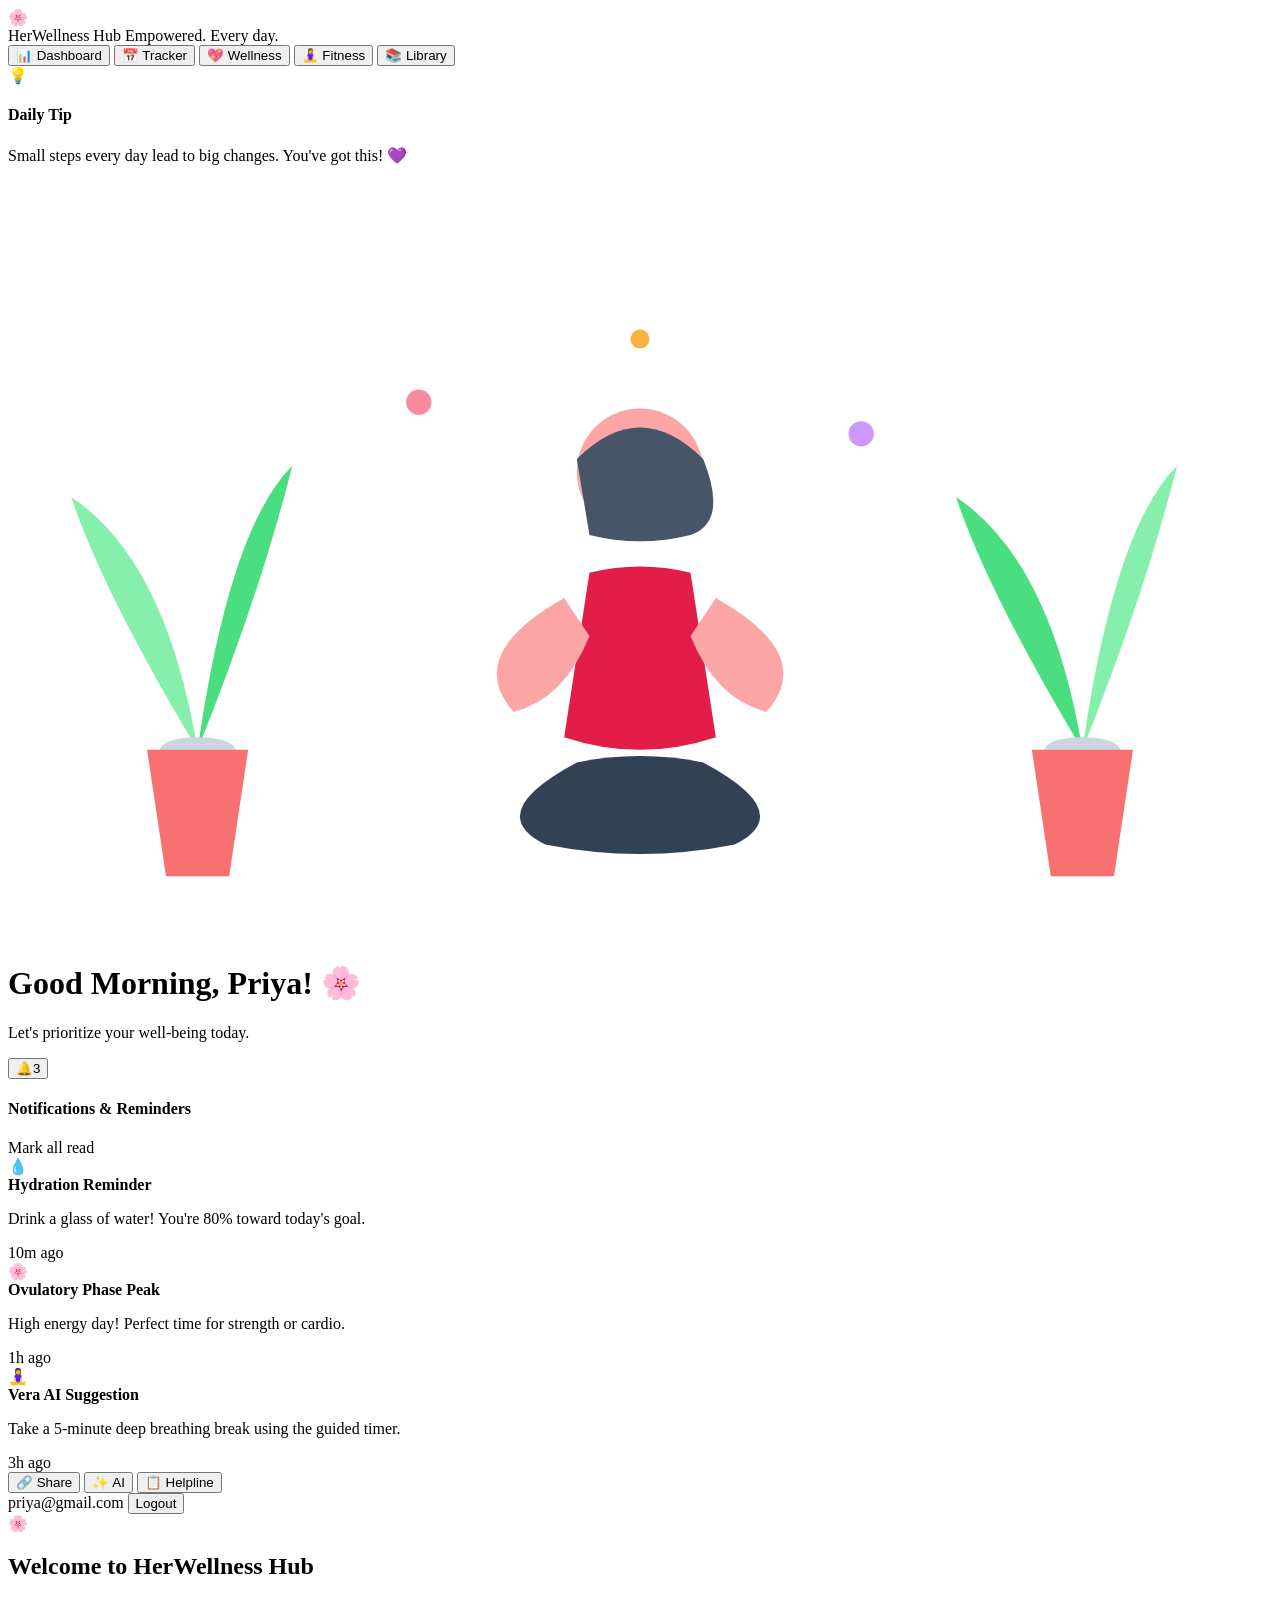
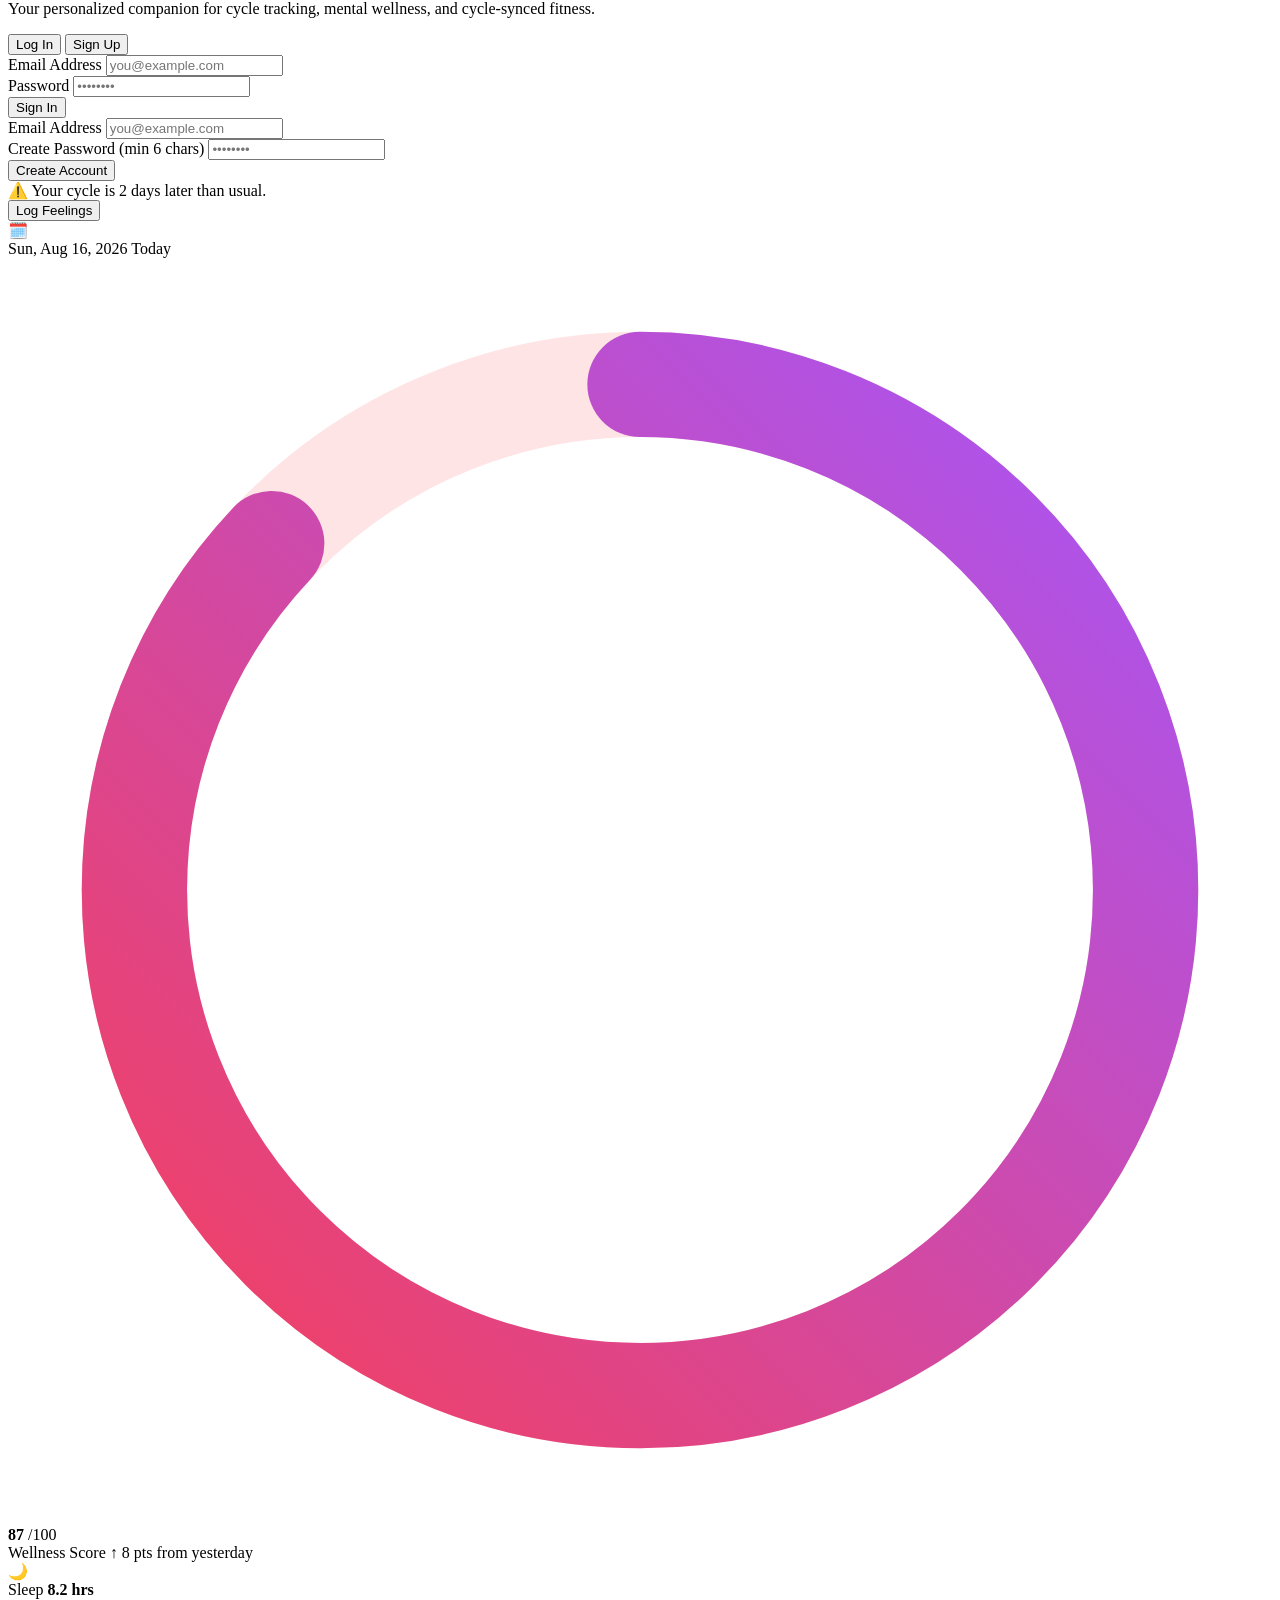
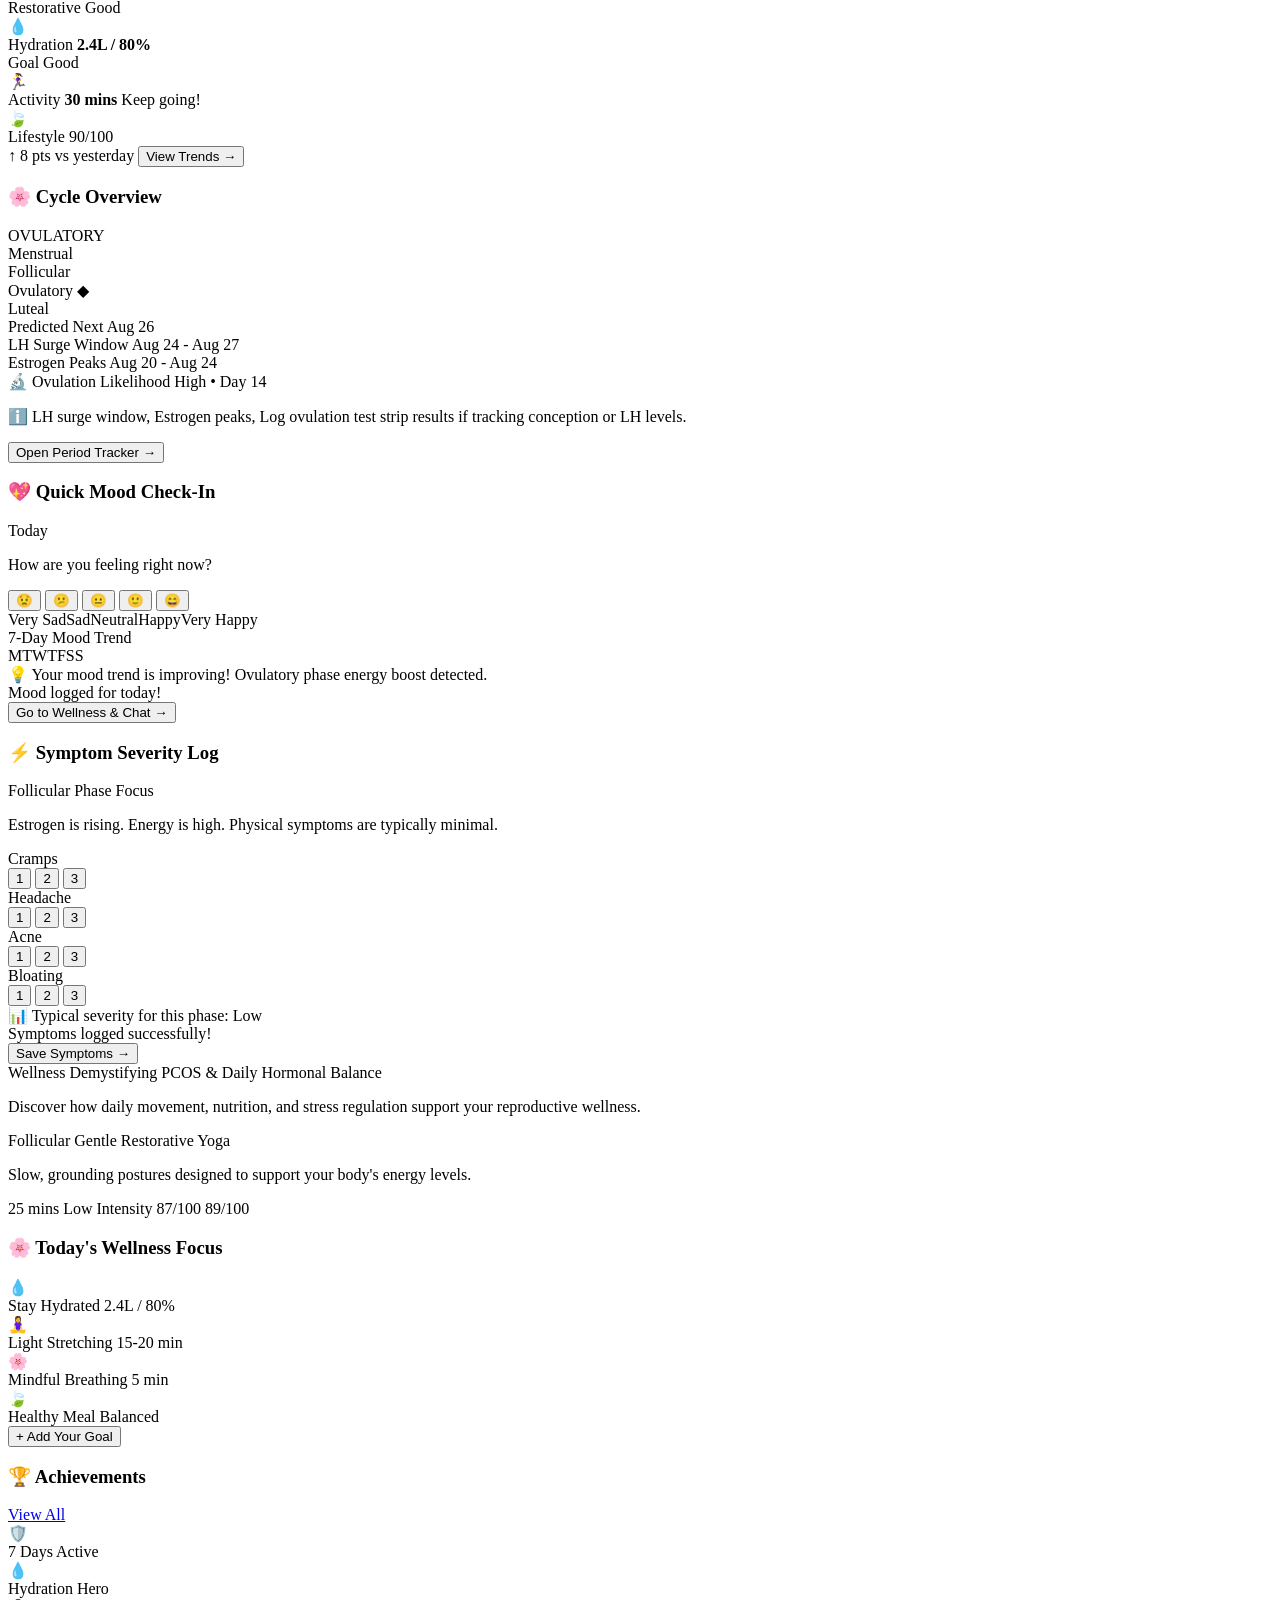
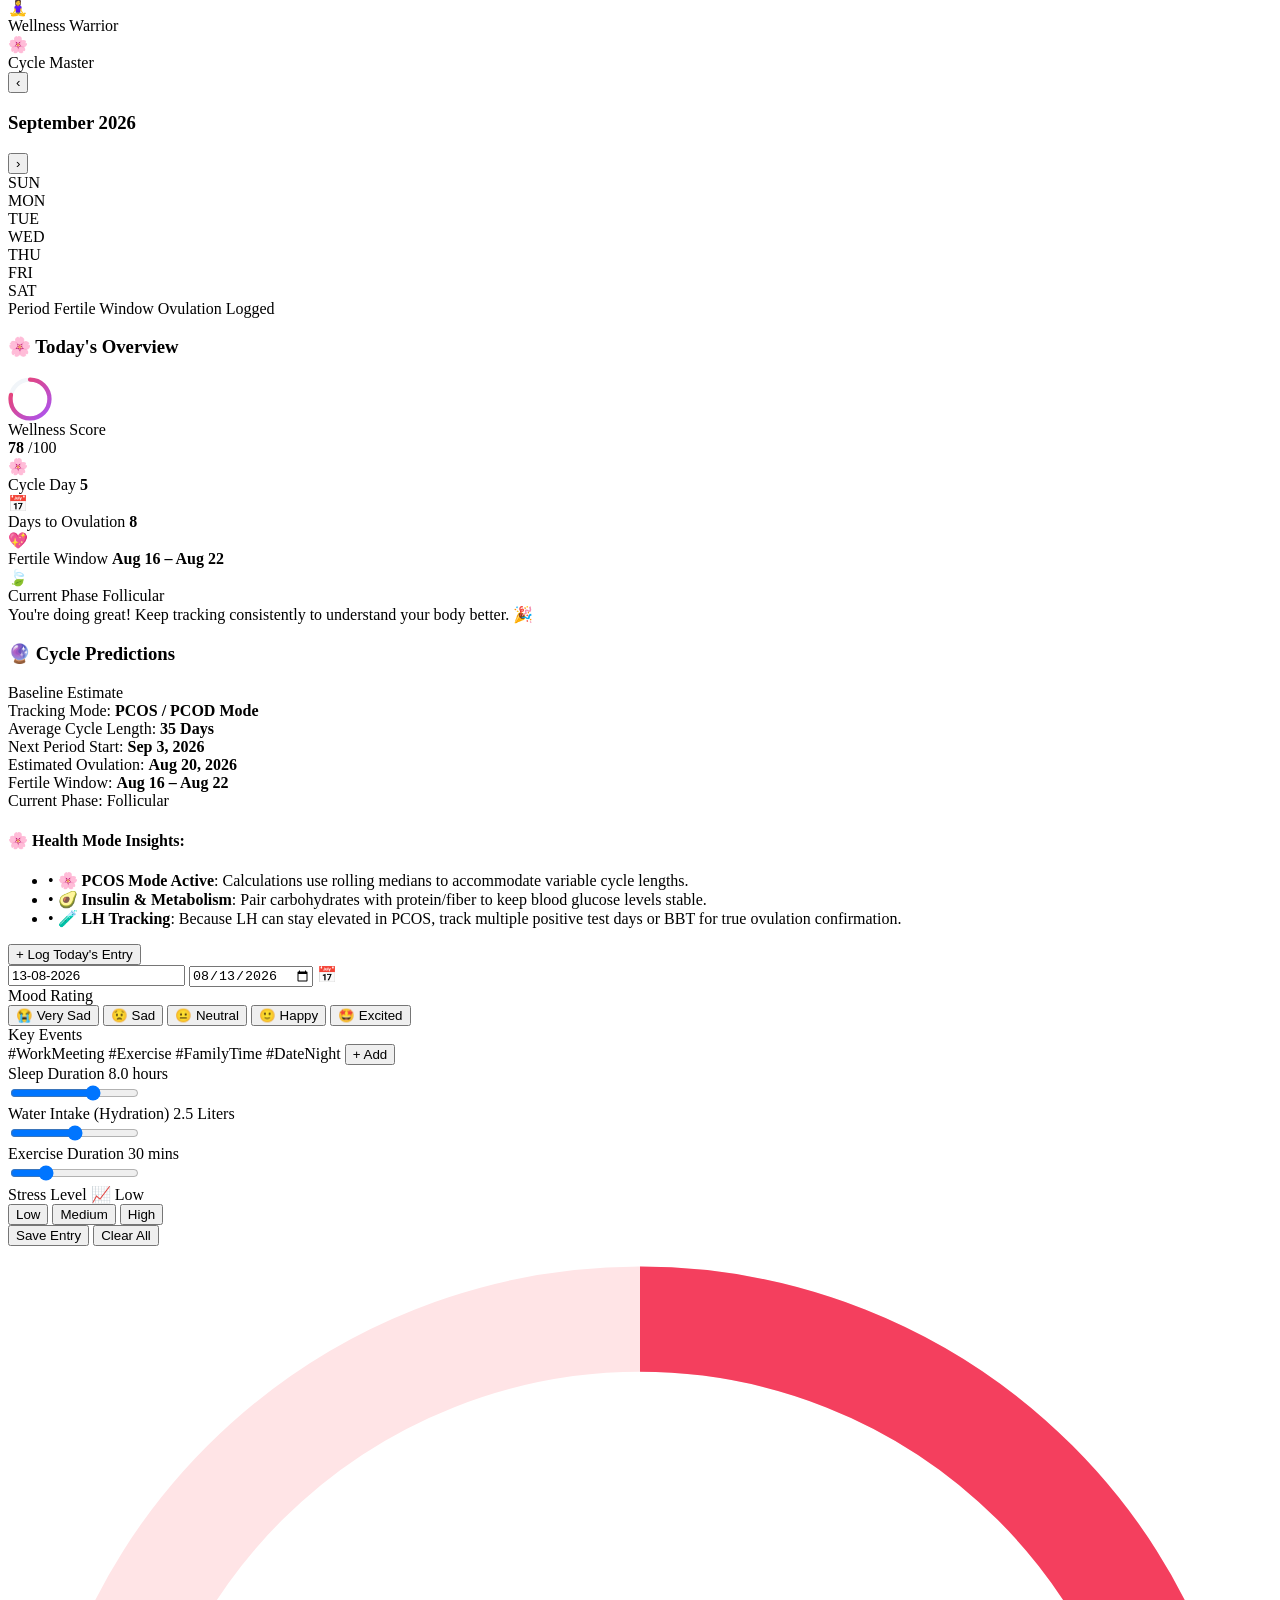
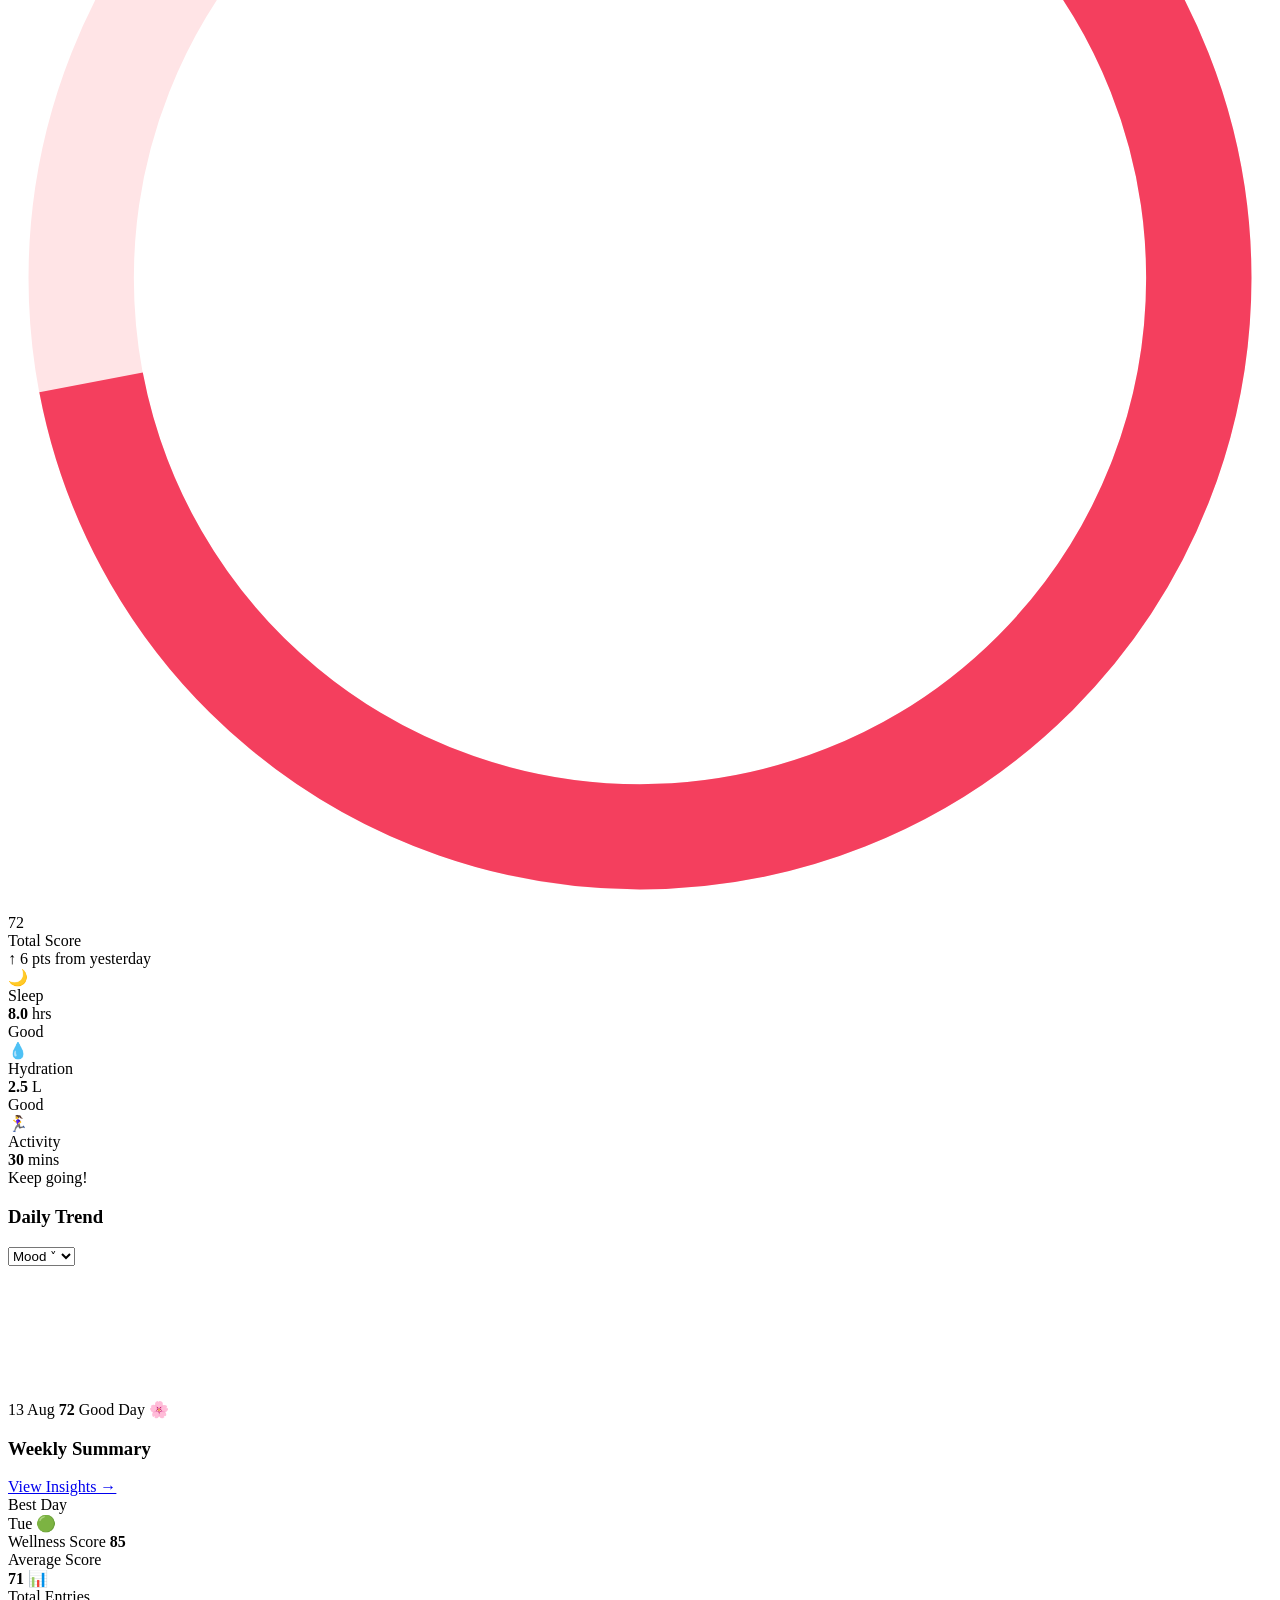
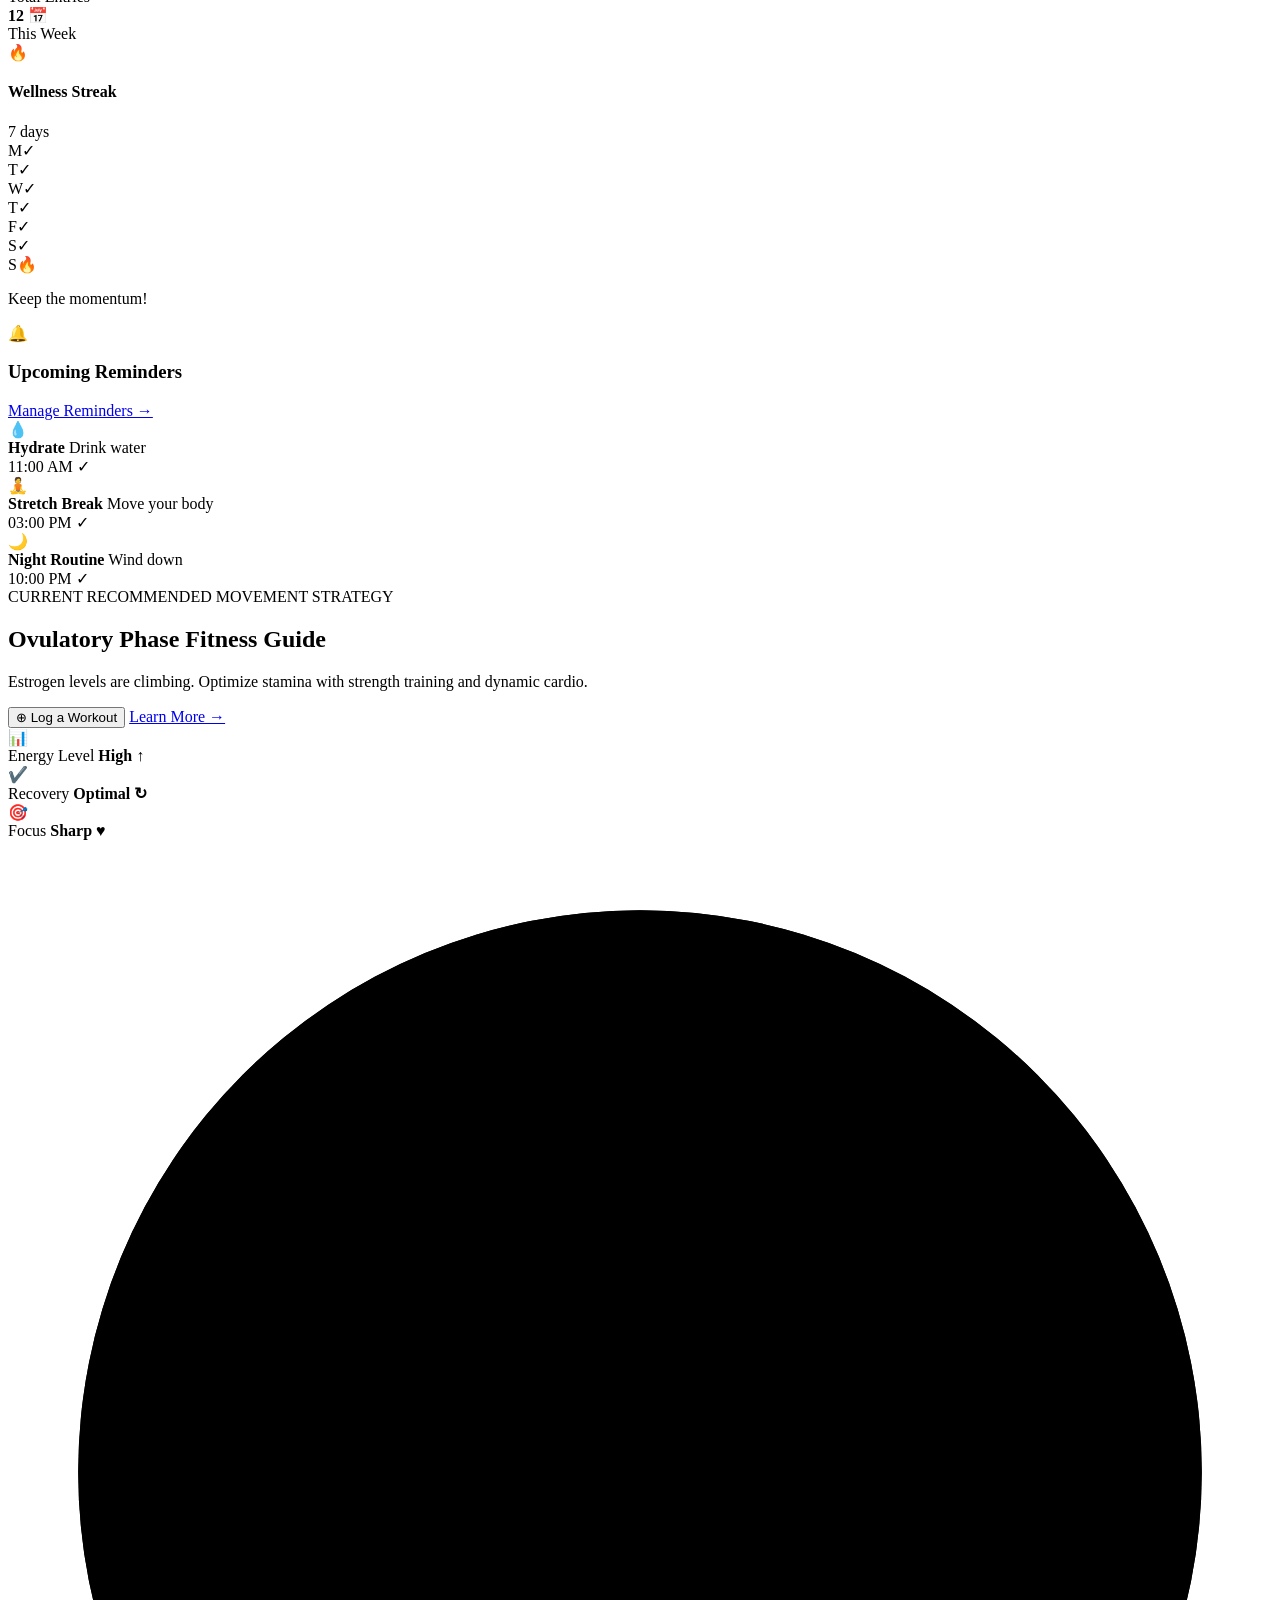
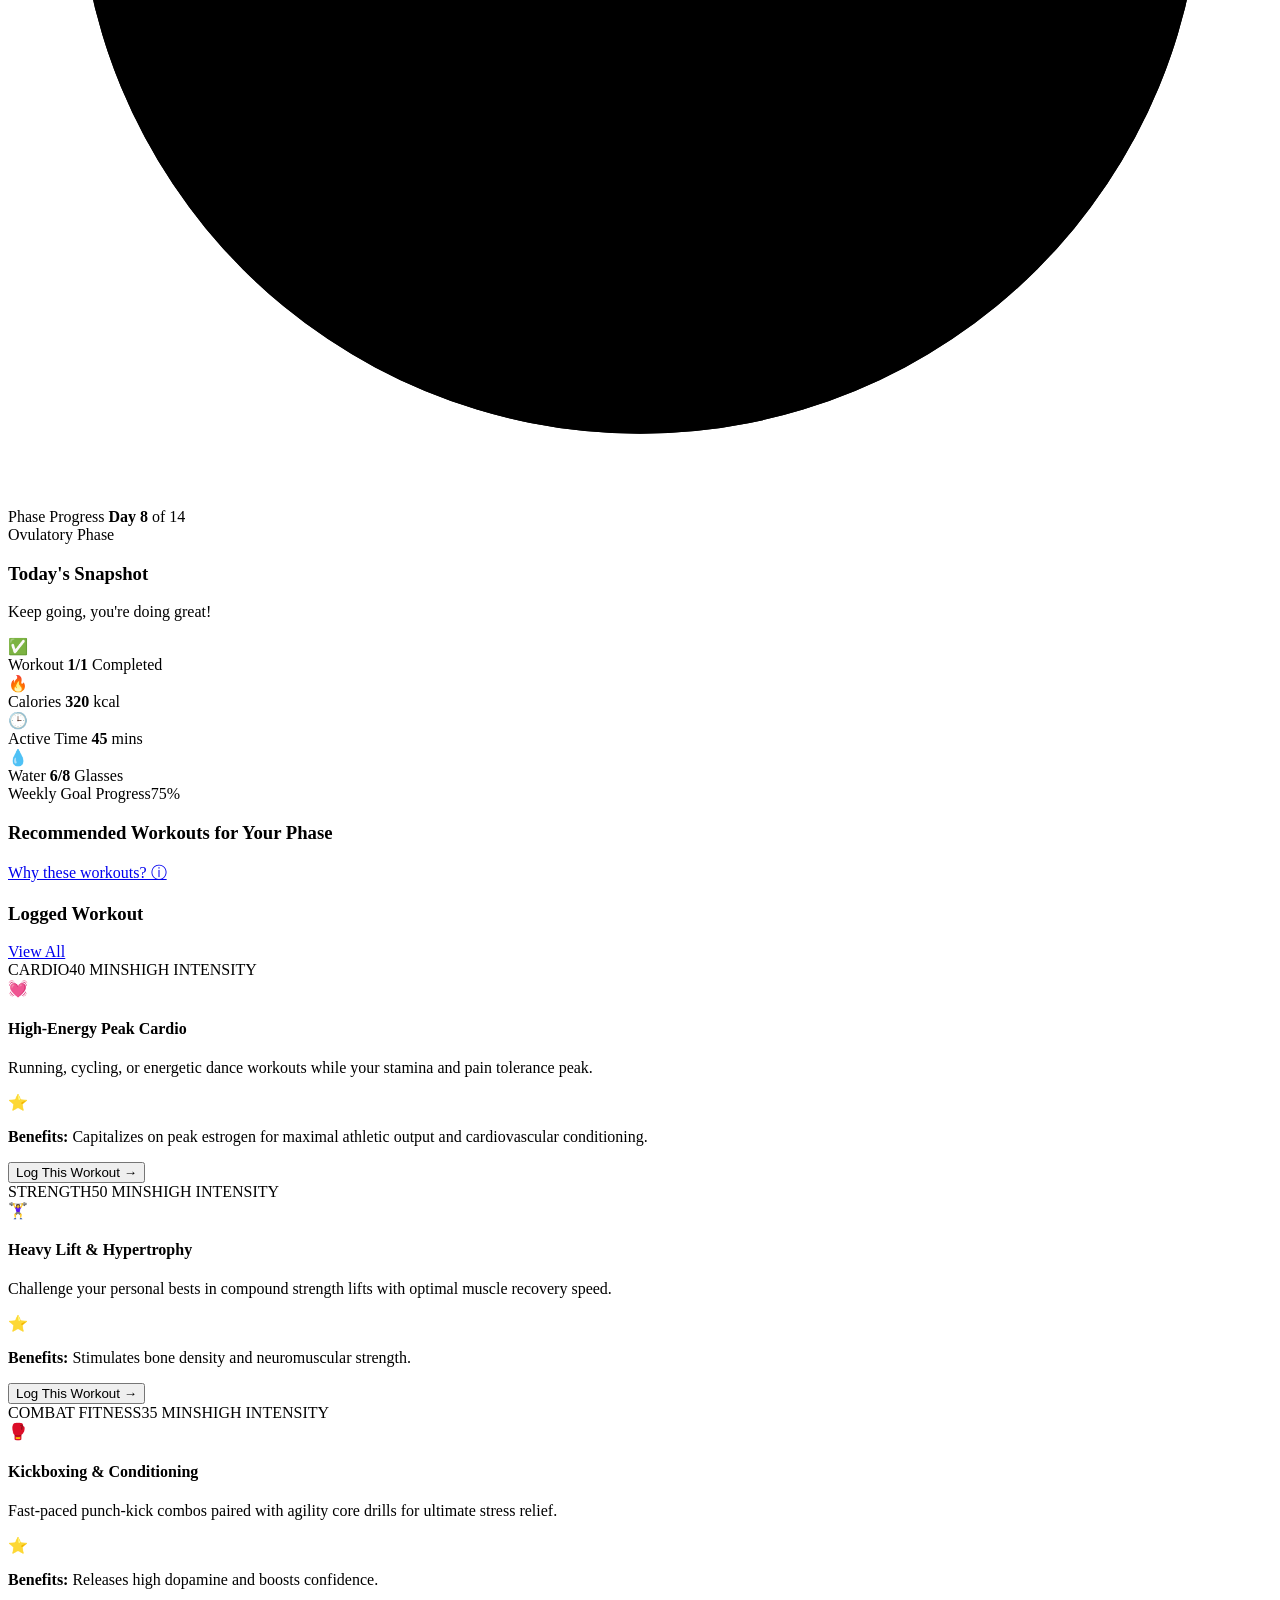
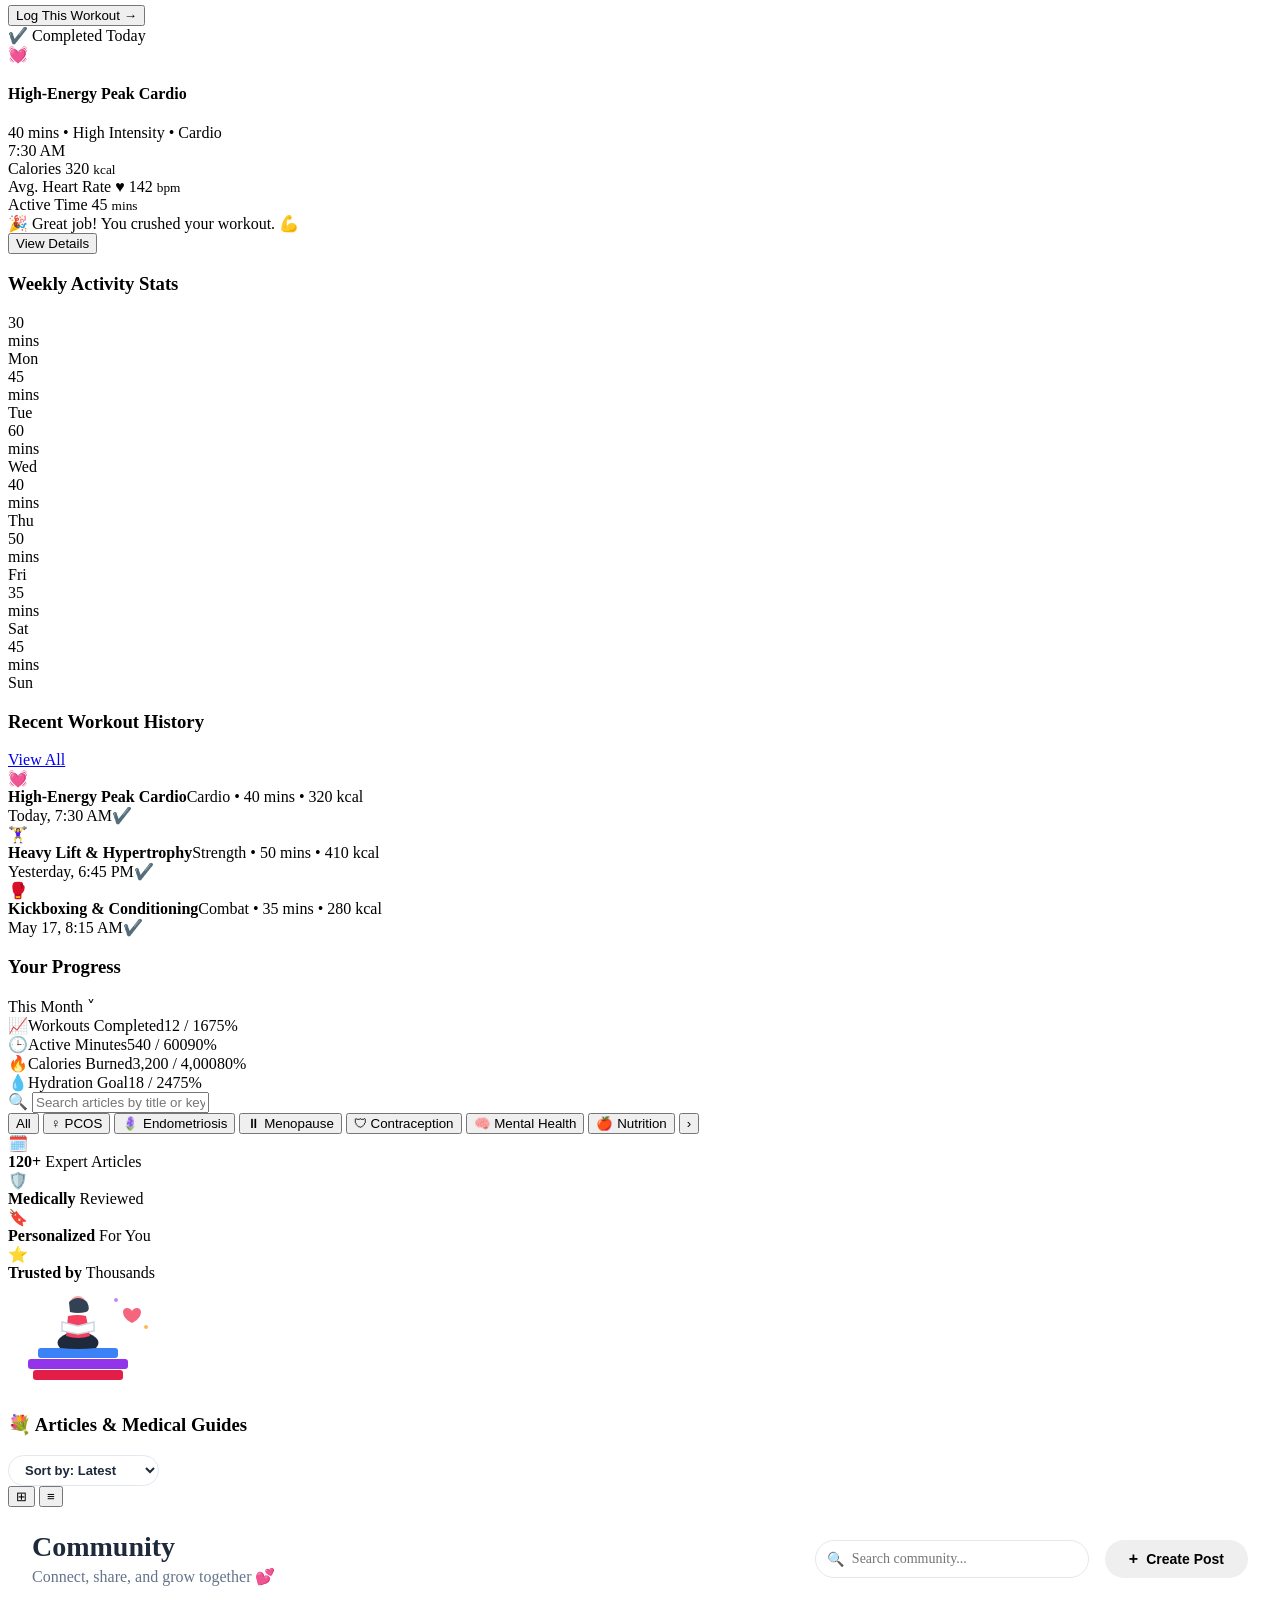
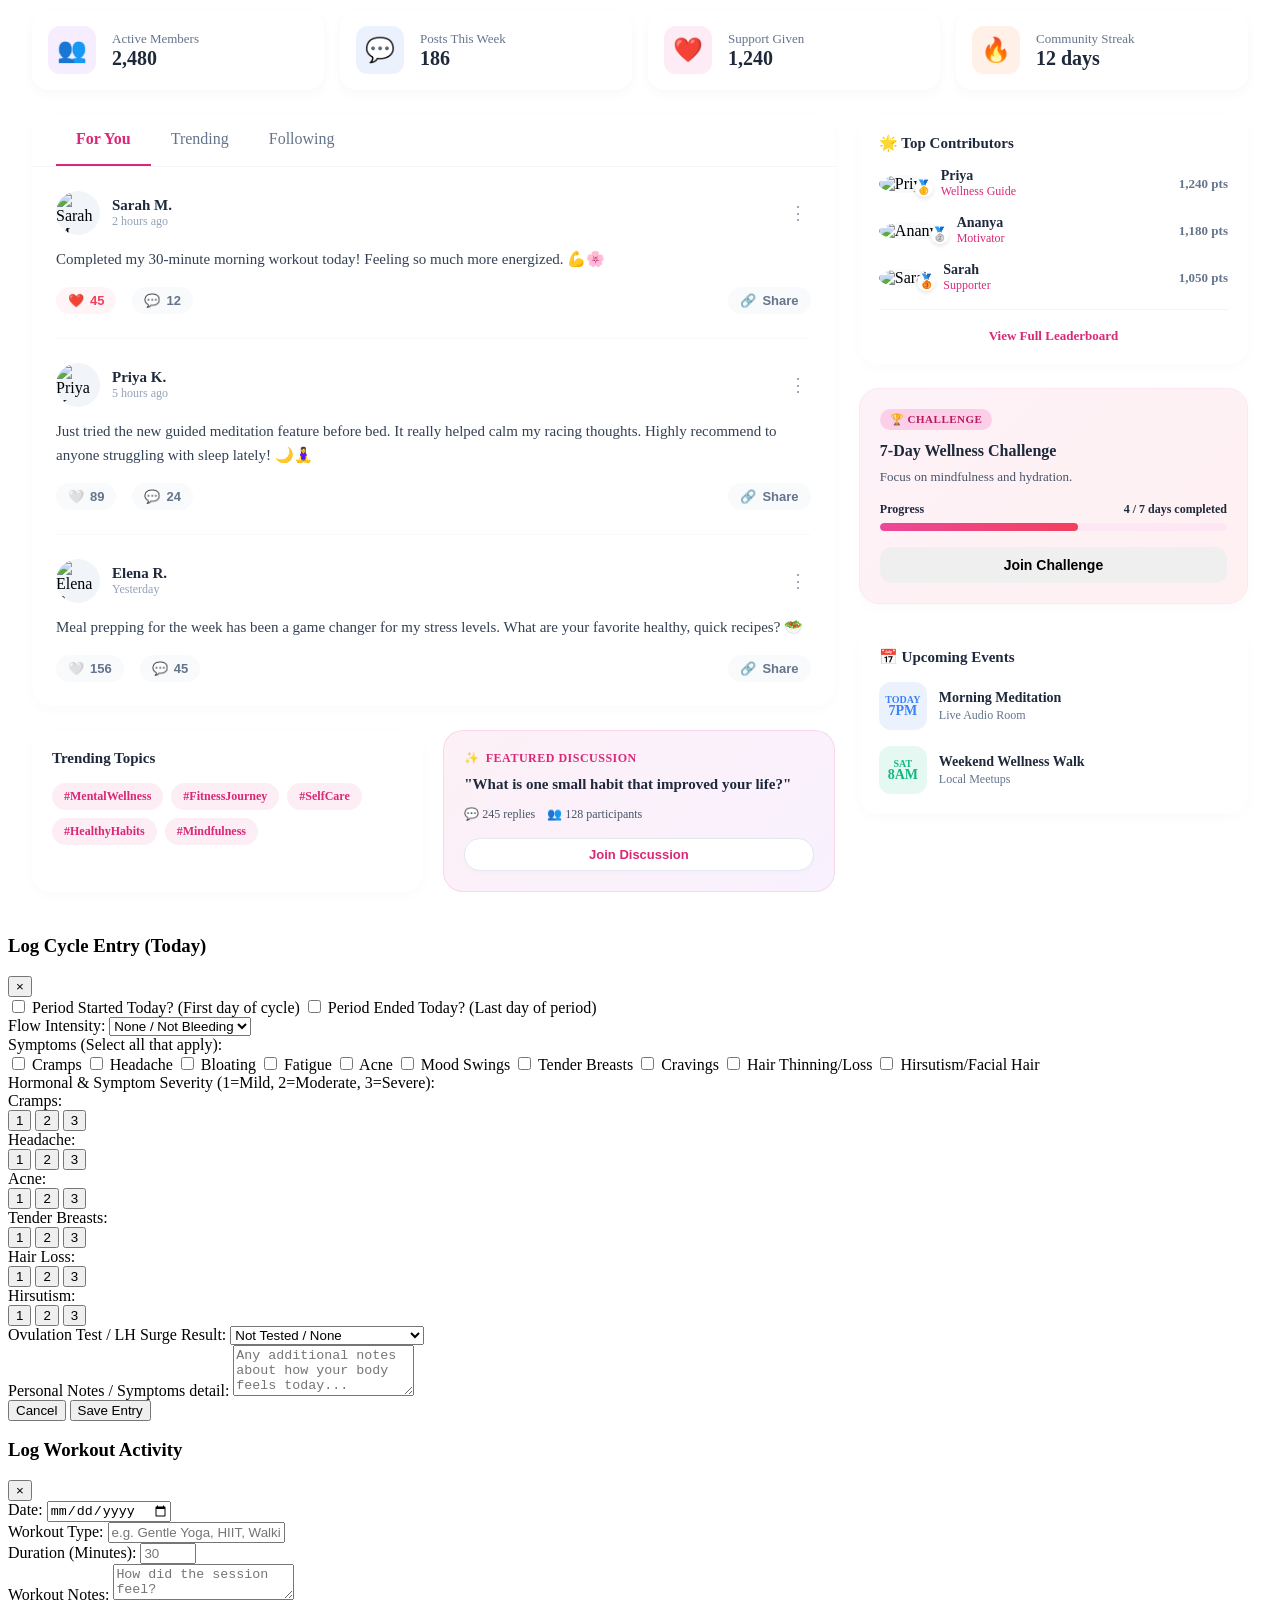
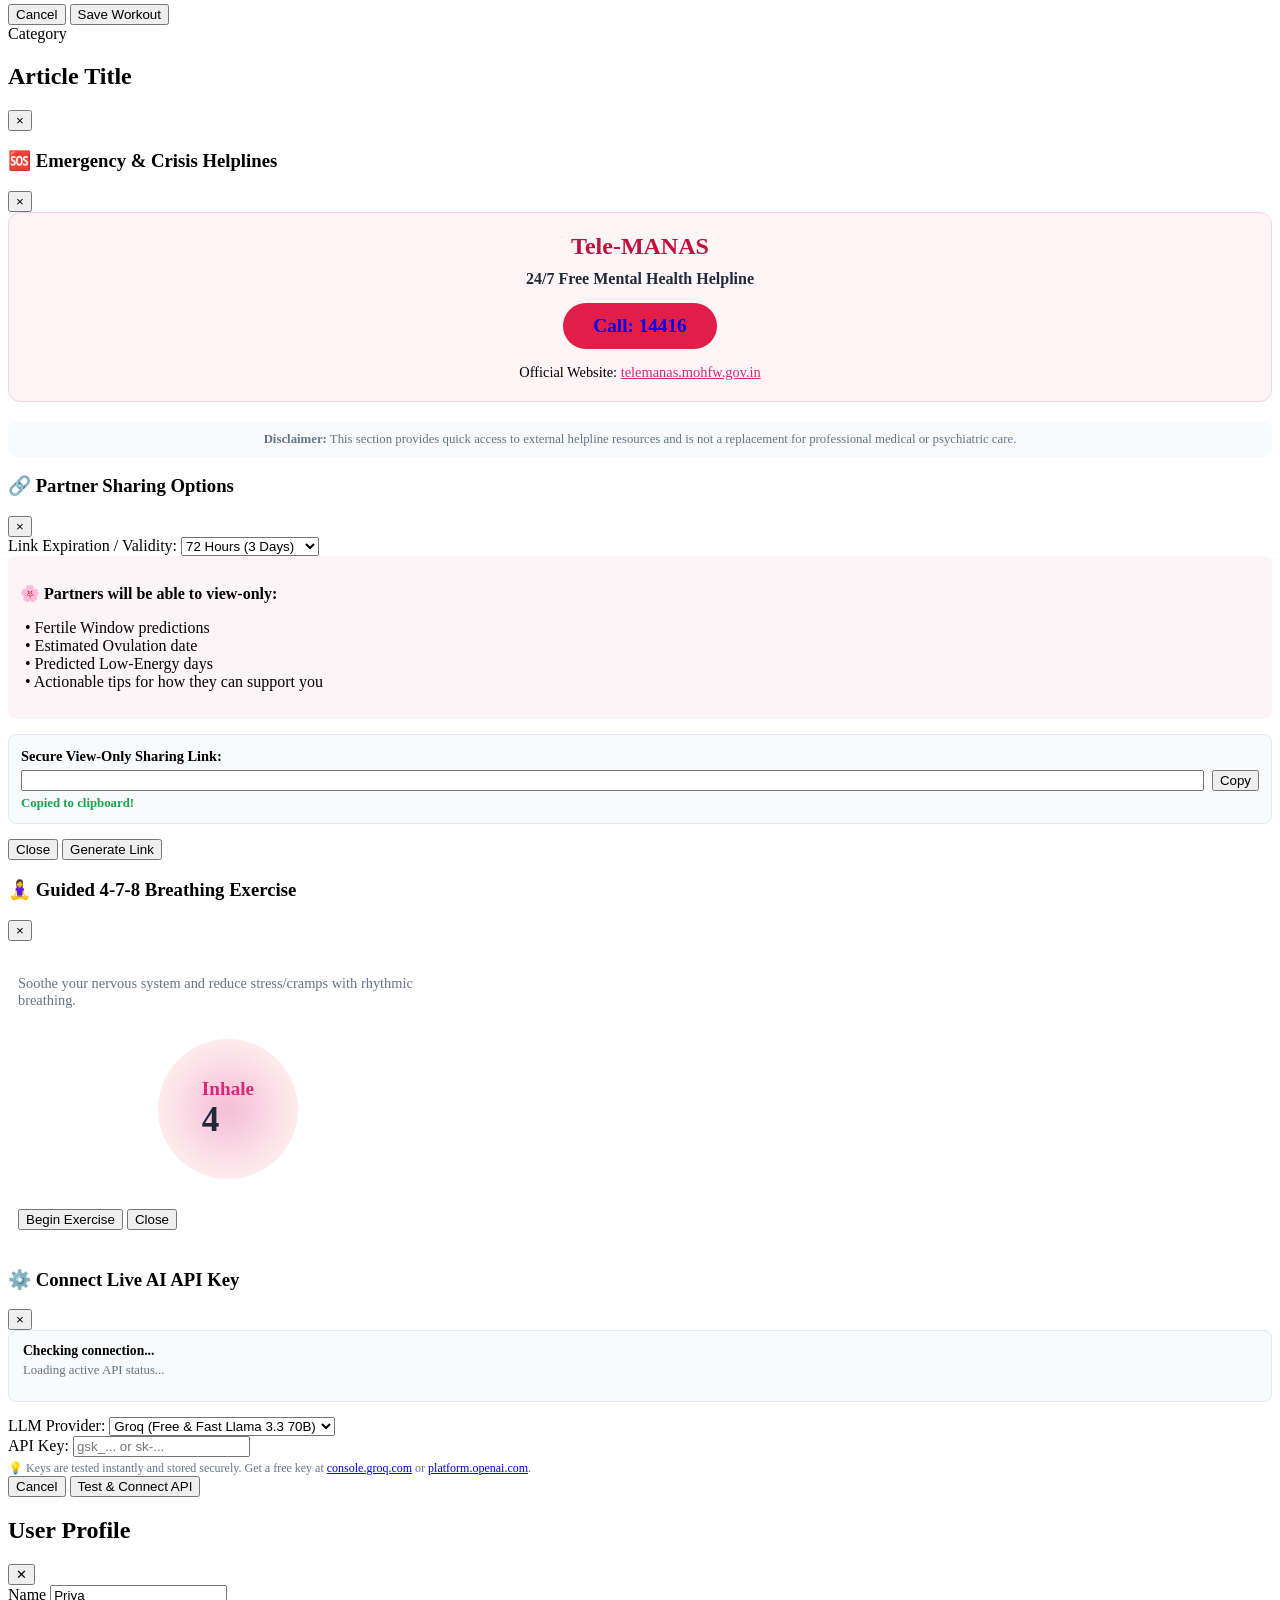
==== backend/static/index.html @ ffb58924 "added helpline in the dashboard" ====
<!DOCTYPE html>
<html lang="en">
<head>
    <meta charset="UTF-8">
    <meta name="viewport" content="width=device-width, initial-scale=1.0">
    <title>HerWellness Hub - Women's Health & Wellness Companion</title>
    <meta name="description" content="Holistic health & wellness platform for women covering cycle tracking, mental health support, cycle-synced fitness, and accessible medical guidance.">
    <!-- Google Fonts -->
    <link rel="preconnect" href="https://fonts.googleapis.com">
    <link rel="preconnect" href="https://fonts.gstatic.com" crossorigin>
    <link href="https://fonts.googleapis.com/css2?family=Inter:wght@300;400;500;600;700&display=swap" rel="stylesheet">
    <link rel="stylesheet" href="/css/style.css?v=1010">
    <style>
        /* ===== COMMUNITY PAGE VISIBILITY FIX ===== */
        /* style.css was setting overflow:hidden !important on .app-main-content
           when community view is active, clipping all content to zero height.
           This override restores scrollability and removes the clip. */
        body:has(#view-community:not(.hidden)) .app-main-content {
            overflow: auto !important;
            padding: 0 !important;
            background: #f8fafc !important;
        }
        /* Ensure community section uses block layout, not the flex forced by navigate() */
        #view-community {
            width: 100% !important;
        }
    </style>
</head>
<body>

    <!-- App Layout Container -->
    <div class="app-layout">

        <!-- Fixed Left Sidebar -->
        <aside class="app-sidebar">
            <div class="sidebar-brand">
                <div class="brand-logo-icon">🌸</div>
                <div class="brand-text-wrap">
                    <span class="brand-name">HerWellness <span class="logo-accent">Hub</span></span>
                    <span class="brand-tagline">Empowered. Every day.</span>
                </div>
            </div>

            <nav class="sidebar-nav" id="main-nav">
                <button class="nav-btn" data-view="dashboard" onclick="navigate('dashboard')">
                    <span class="nav-icon">📊</span> Dashboard
                </button>
                <button class="nav-btn" data-view="tracker" onclick="navigate('tracker')">
                    <span class="nav-icon">📅</span> Tracker
                </button>
                <button class="nav-btn" data-view="wellness" onclick="navigate('wellness')">
                    <span class="nav-icon">💖</span> Wellness
                </button>
                <button class="nav-btn" data-view="fitness" onclick="navigate('fitness')">
                    <span class="nav-icon">🧘‍♀️</span> Fitness
                </button>
                <button class="nav-btn" data-view="library" onclick="navigate('library')">
                    <span class="nav-icon">📚</span> Library
                </button>

            </nav>

            <!-- Daily Tip Sidebar Card -->
            <div class="sidebar-tip-card">
                <div class="tip-header-row">
                    <span class="tip-header-icon">💡</span>
                    <h4>Daily Tip</h4>
                </div>
                <p class="tip-content">Small steps every day lead to big changes. You've got this! 💜</p>
                <div class="sidebar-tip-illustration">
                    <svg viewBox="0 0 200 120" xmlns="http://www.w3.org/2000/svg" class="tip-meditate-svg">
                        <!-- Left Plant -->
                        <path d="M25 110 L35 110 L33 90 L27 90 Z" fill="#E2E8F0" />
                        <path d="M30 90 Q15 65 10 50 Q25 60 30 90 Z" fill="#86EFAC" />
                        <path d="M30 90 Q35 55 45 45 Q40 65 30 90 Z" fill="#4ADE80" />
                        <ellipse cx="30" cy="90" rx="6" ry="2" fill="#CBD5E1" />
                        <path d="M22 90 L38 90 L35 110 L25 110 Z" fill="#F87171" />
                        <!-- Right Plant -->
                        <path d="M165 110 L175 110 L173 90 L167 90 Z" fill="#E2E8F0" />
                        <path d="M170 90 Q155 65 150 50 Q165 60 170 90 Z" fill="#4ADE80" />
                        <path d="M170 90 Q175 55 185 45 Q180 65 170 90 Z" fill="#86EFAC" />
                        <ellipse cx="170" cy="90" rx="6" ry="2" fill="#CBD5E1" />
                        <path d="M162 90 L178 90 L175 110 L165 110 Z" fill="#F87171" />
                        <!-- Meditating Woman -->
                        <path d="M85 105 Q100 108 115 105 Q125 100 110 92 Q100 90 90 92 Q75 100 85 105 Z" fill="#334155" />
                        <path d="M92 62 Q100 60 108 62 L112 88 Q100 92 88 88 Z" fill="#E11D48" />
                        <circle cx="100" cy="46" r="10" fill="#FCA5A5" />
                        <!-- Hair -->
                        <path d="M90 44 Q100 34 110 44 Q114 54 108 56 Q100 58 92 56 Z" fill="#475569" />
                        <!-- Arms -->
                        <path d="M88 66 Q72 75 80 84 Q88 82 92 72 Z" fill="#FCA5A5" />
                        <path d="M112 66 Q128 75 120 84 Q112 82 108 72 Z" fill="#FCA5A5" />
                        <!-- Sparkles -->
                        <circle cx="65" cy="35" r="2" fill="#F43F5E" opacity="0.6"/>
                        <circle cx="135" cy="40" r="2" fill="#A855F7" opacity="0.6"/>
                        <circle cx="100" cy="25" r="1.5" fill="#F59E0B" opacity="0.8"/>
                    </svg>
                </div>
            </div>
        </aside>

        <!-- Main Wrapper (Offsets the sidebar) -->
        <div class="app-main-wrapper">

            <!-- Top Header (Greeting, bell notification, user actions) -->
            <header class="app-top-header">
                <div class="greeting-section">
                    <h1 class="ai-greeting" id="ai-summary-greeting">Good Morning, Priya! 🌸</h1>
                    <p class="greeting-subtitle">Let's prioritize your well-being today.</p>
                </div>
                <div class="top-header-right">
                    <div class="notif-wrapper" style="position: relative;">
                        <button class="btn-notification" title="Notifications" onclick="toggleNotificationsDropdown(event)">
                            🔔<span class="notification-badge" id="notif-badge-count">3</span>
                        </button>
                        <!-- Notification Dropdown Panel -->
                        <div id="notification-dropdown" class="notification-dropdown-panel hidden">
                            <div class="notif-header">
                                <h4>Notifications & Reminders</h4>
                                <span class="notif-mark-read" onclick="markNotificationsRead()">Mark all read</span>
                            </div>
                            <div class="notif-list" id="notif-list-container">
                                <div class="notif-item unread" onclick="navigate('dashboard'); toggleNotificationsDropdown(event);" style="cursor: pointer;">
                                    <span class="notif-icon">💧</span>
                                    <div class="notif-text">
                                        <strong>Hydration Reminder</strong>
                                        <p>Drink a glass of water! You're 80% toward today's goal.</p>
                                    </div>
                                    <span class="notif-time">10m ago</span>
                                </div>
                                <div class="notif-item unread" onclick="navigate('fitness'); toggleNotificationsDropdown(event);" style="cursor: pointer;">
                                    <span class="notif-icon">🌸</span>
                                    <div class="notif-text">
                                        <strong>Ovulatory Phase Peak</strong>
                                        <p>High energy day! Perfect time for strength or cardio.</p>
                                    </div>
                                    <span class="notif-time">1h ago</span>
                                </div>
                                <div class="notif-item" onclick="toggleVeraFloat(); toggleNotificationsDropdown(event);" style="cursor: pointer;">
                                    <span class="notif-icon">🧘‍♀️</span>
                                    <div class="notif-text">
                                        <strong>Vera AI Suggestion</strong>
                                        <p>Take a 5-minute deep breathing break using the guided timer.</p>
                                    </div>
                                    <span class="notif-time">3h ago</span>
                                </div>
                            </div>
                        </div>
                    </div>

                    <button class="btn-header-action" title="Partner Share Link" onclick="openShareModal()"><span class="action-icon">🔗</span> Share</button>
                    <button class="btn-header-action" title="AI Settings" onclick="toggleVeraFloat()"><span class="action-icon">✨</span> AI</button>
                    <button class="btn-header-action btn-helpline-action" title="Crisis Helpline" onclick="openHelplineModal()"><span class="action-icon">📋</span> Helpline</button>

                    <div class="user-action-area" id="user-action-area">
                        <span class="user-badge" id="user-email-display" onclick="openProfileModal()" style="cursor: pointer;" title="View Profile">priya@gmail.com</span>
                        <button class="auth-btn btn-pill-pink" id="auth-action-btn" onclick="handleAuthAction()">Logout</button>
                    </div>
                </div>
            </header>

            <!-- SPA Main Content Views -->
            <main class="app-main-content">

                <!-- ================= VIEW 1: LOGIN / SIGNUP ================= -->
                <section id="view-login" class="app-view">
                    <div class="auth-card-container">
                        <div class="auth-brand-header">
                            <div class="brand-emoji">🌸</div>
                            <h2>Welcome to HerWellness Hub</h2>
                            <p>Your personalized companion for cycle tracking, mental wellness, and cycle-synced fitness.</p>
                        </div>

                        <!-- Auth Tabs -->
                        <div class="auth-tabs">
                            <button class="auth-tab-btn active" id="tab-login-btn" onclick="switchAuthTab('login')">Log In</button>
                            <button class="auth-tab-btn" id="tab-signup-btn" onclick="switchAuthTab('signup')">Sign Up</button>
                        </div>

                        <!-- Alert Messages -->
                        <div id="auth-alert" class="alert-message hidden"></div>

                        <!-- Login Form -->
                        <form id="form-login" class="auth-form" onsubmit="handleLoginSubmit(event)">
                            <div class="form-group">
                                <label for="login-email">Email Address</label>
                                <input type="email" id="login-email" required placeholder="you@example.com">
                            </div>
                            <div class="form-group">
                                <label for="login-password">Password</label>
                                <input type="password" id="login-password" required placeholder="••••••••">
                            </div>
                            <button type="submit" class="btn btn-primary btn-block">Sign In</button>
                        </form>

                        <!-- Signup Form -->
                        <form id="form-signup" class="auth-form hidden" onsubmit="handleSignupSubmit(event)">
                            <div class="form-group">
                                <label for="signup-email">Email Address</label>
                                <input type="email" id="signup-email" required placeholder="you@example.com">
                            </div>
                            <div class="form-group">
                                <label for="signup-password">Create Password (min 6 chars)</label>
                                <input type="password" id="signup-password" required minlength="6" placeholder="••••••••">
                            </div>
                            <button type="submit" class="btn btn-primary btn-block">Create Account</button>
                        </form>
                    </div>
                </section>
                
                <!-- ================= VIEW 2: DASHBOARD ================= -->
                <section id="view-dashboard" class="app-view hidden">

                    <!-- Cycle Deviation Alert Banner (hidden by default) -->
                    <div id="cycle-deviation-banner" class="deviation-alert-banner hidden">
                        <div class="deviation-alert-content">
                            <span class="alert-icon">⚠️</span>
                            <span class="alert-text" id="deviation-alert-text">Your cycle is 2 days later than usual.</span>
                        </div>
                        <button class="btn btn-sm btn-secondary alert-action-btn" onclick="navigate('wellness')">Log Feelings</button>
                    </div>

                    <!-- ── ROW 1: Six Top Metric Cards ── -->
                    <div class="db-stats-bar">

                        <!-- 1. Date Card -->
                        <div class="db-stat-card db-stat-date">
                            <div class="db-stat-icon-wrap icon-bg-blue">🗓️</div>
                            <div class="db-stat-date-text">
                                <span class="db-stat-date-label" id="db-date-label">Sun, Aug 16, 2026</span>
                                <span class="db-stat-date-sub">Today</span>
                            </div>
                        </div>

                        <!-- 2. Wellness Score SVG Ring Card -->
                        <div class="db-stat-card db-stat-score">
                            <div class="db-score-ring-wrap">
                                <svg viewBox="0 0 60 60" class="db-score-ring-svg">
                                    <circle cx="30" cy="30" r="24" fill="none" stroke="#ffe4e6" stroke-width="5"/>
                                    <circle cx="30" cy="30" r="24" fill="none" stroke="url(#score-grad-dash)" stroke-width="5"
                                        id="dashboard-wellness-ring"
                                        stroke-dasharray="150.8" stroke-dashoffset="19.6"
                                        stroke-linecap="round" transform="rotate(-90 30 30)"/>
                                    <defs>
                                        <linearGradient id="score-grad-dash" x1="0%" y1="0%" x2="100%" y2="100%">
                                            <stop offset="0%" stop-color="#f43f5e"/>
                                            <stop offset="100%" stop-color="#a855f7"/>
                                        </linearGradient>
                                    </defs>
                                </svg>
                                <div class="db-score-num">
                                    <strong id="ai-wellness-score">87</strong>
                                    <span class="db-score-denom">/100</span>
                                </div>
                            </div>
                            <div class="db-score-meta">
                                <span class="db-stat-title">Wellness Score</span>
                                <span class="db-score-trend">↑ 8 pts from yesterday</span>
                            </div>
                        </div>

                        <!-- 3. Sleep Card -->
                        <div class="db-stat-card">
                            <div class="db-stat-icon-wrap icon-bg-yellow">🌙</div>
                            <div class="db-stat-body">
                                <span class="db-stat-title">Sleep</span>
                                <strong class="db-stat-value" id="metric-sleep-quality">8.2 hrs</strong>
                                <div class="db-badge-row">
                                    <span class="db-sub-label">Restorative</span>
                                    <span class="db-stat-badge db-badge-green">Good</span>
                                </div>
                            </div>
                        </div>

                        <!-- 4. Hydration Card -->
                        <div class="db-stat-card">
                            <div class="db-stat-icon-wrap icon-bg-blue">💧</div>
                            <div class="db-stat-body">
                                <span class="db-stat-title">Hydration</span>
                                <strong class="db-stat-value" id="metric-hydration">2.4L / 80%</strong>
                                <div class="db-badge-row">
                                    <span class="db-sub-label">Goal</span>
                                    <span class="db-stat-badge db-badge-green">Good</span>
                                </div>
                            </div>
                        </div>

                        <!-- 5. Activity Card -->
                        <div class="db-stat-card">
                            <div class="db-stat-icon-wrap icon-bg-pink">🏃‍♀️</div>
                            <div class="db-stat-body">
                                <span class="db-stat-title">Activity</span>
                                <strong class="db-stat-value">30 mins</strong>
                                <span class="db-stat-badge db-badge-pink">Keep going!</span>
                            </div>
                        </div>

                        <!-- 6. Lifestyle Card -->
                        <div class="db-stat-card db-stat-lifestyle">
                            <div class="db-stat-icon-wrap icon-bg-mint">🍃</div>
                            <div class="db-stat-body db-lifestyle-body">
                                <div class="db-lifestyle-header">
                                    <span class="db-stat-title">Lifestyle</span>
                                    <span class="db-lifestyle-score">90/100</span>
                                </div>
                                <div class="db-lifestyle-bar-track">
                                    <div class="db-lifestyle-bar-fill" style="width:90%;"></div>
                                </div>
                                <div class="db-lifestyle-footer">
                                    <span class="db-score-trend">↑ 8 pts vs yesterday</span>
                                    <button class="db-view-trends-btn" onclick="navigate('wellness')">View Trends →</button>
                                </div>
                            </div>
                        </div>

                    </div><!-- /db-stats-bar -->

                    <!-- ── ROW 2: 4 Main Cards ── -->
                    <div class="db-cards-row">

                        <!-- Card 1: Cycle Overview -->
                        <div class="db-card">
                            <div class="card-title-row">
                                <h3>🌸 Cycle Overview</h3>
                                <span class="phase-badge badge-ovulatory">OVULATORY</span>
                            </div>
                            <!-- Mini Cycle Phase Bar -->
                            <div class="cycle-phase-bar-wrap">
                                <div class="cycle-phase-segment seg-menstrual">Menstrual</div>
                                <div class="cycle-phase-segment seg-follicular">Follicular</div>
                                <div class="cycle-phase-segment seg-ovulatory seg-active">Ovulatory ◆</div>
                                <div class="cycle-phase-segment seg-luteal">Luteal</div>
                            </div>
                            <!-- Card Body (fills available space) -->
                            <div class="card-body-fill">
                                <div class="cycle-details-pills">
                                    <div class="cycle-detail-item">
                                        <span class="label">Predicted Next</span>
                                        <span class="val">Aug 26</span>
                                    </div>
                                    <div class="cycle-detail-item">
                                        <span class="label">LH Surge Window</span>
                                        <span class="val">Aug 24 - Aug 27</span>
                                    </div>
                                    <div class="cycle-detail-item">
                                        <span class="label">Estrogen Peaks</span>
                                        <span class="val">Aug 20 - Aug 24</span>
                                    </div>
                                </div>
                                <!-- Ovulation Progress -->  
                                <div class="cycle-ovulation-progress">
                                    <div class="ov-prog-header">
                                        <span class="ov-prog-label">🔬 Ovulation Likelihood</span>
                                        <span class="ov-prog-pct">High • Day 14</span>
                                    </div>
                                    <div class="ov-prog-bar-track">
                                        <div class="ov-prog-bar-fill" style="width: 78%;"></div>
                                    </div>
                                </div>
                                <div class="cycle-info-box">
                                    <p>ℹ️ LH surge window, Estrogen peaks, Log ovulation test strip results if tracking conception or LH levels.</p>
                                </div>
                            </div>
                            <button class="btn-action-pink" onclick="navigate('tracker')">Open Period Tracker →</button>
                        </div>

                        <!-- Card 2: Quick Mood Check-In -->
                        <div class="db-card">
                            <div class="card-title-row">
                                <h3>💖 Quick Mood Check-In</h3>
                                <span class="sub-tag">Today</span>
                            </div>
                            <p class="card-description-text">How are you feeling right now?</p>
                            <div class="emoji-selector-wrapper">
                                <div class="emoji-slider-track"></div>
                                <div class="emoji-selector-pills" id="dash-emoji-selector">
                                    <button class="emoji-btn-round" data-mood="1" title="Very Sad">😟</button>
                                    <button class="emoji-btn-round" data-mood="2" title="Sad">😕</button>
                                    <button class="emoji-btn-round" data-mood="3" title="Neutral">😐</button>
                                    <button class="emoji-btn-round" data-mood="4" title="Happy">🙂</button>
                                    <button class="emoji-btn-round" data-mood="5" title="Very Happy">😄</button>
                                </div>
                            </div>
                            <!-- Mini mood label strip -->
                            <div class="mood-label-strip">
                                <span>Very Sad</span><span>Sad</span><span>Neutral</span><span>Happy</span><span>Very Happy</span>
                            </div>
                            <!-- Card body fill -->
                            <div class="card-body-fill">
                                <!-- Mini 7-day mood sparkline -->
                                <div class="mood-sparkline-wrap">
                                    <div class="mood-sparkline-label">7-Day Mood Trend</div>
                                    <div class="mood-history-mini" title="7-day mood history">
                                        <div class="mood-bar-mini" style="height:40%" title="Mon"></div>
                                        <div class="mood-bar-mini" style="height:60%" title="Tue"></div>
                                        <div class="mood-bar-mini" style="height:70%" title="Wed"></div>
                                        <div class="mood-bar-mini active" style="height:80%" title="Thu"></div>
                                        <div class="mood-bar-mini" style="height:55%" title="Fri"></div>
                                        <div class="mood-bar-mini" style="height:75%" title="Sat"></div>
                                        <div class="mood-bar-mini active" style="height:90%" title="Sun"></div>
                                    </div>
                                    <div class="mood-days-strip">
                                        <span>M</span><span>T</span><span>W</span><span>T</span><span>F</span><span>S</span><span>S</span>
                                    </div>
                                </div>
                                <!-- Mood insight -->
                                <div class="mood-insight-box">
                                    <span class="mood-insight-icon">💡</span>
                                    <span class="mood-insight-text">Your mood trend is improving! Ovulatory phase energy boost detected.</span>
                                </div>
                            </div>
                            <div id="dash-mood-status" class="status-note hidden">Mood logged for today!</div>
                            <button class="btn-action-pink" onclick="navigate('wellness')">Go to Wellness &amp; Chat →</button>
                        </div>

                        <!-- Card 3: Symptom Severity Log -->
                        <div class="db-card">
                            <div class="card-title-row">
                                <h3>⚡ Symptom Severity Log</h3>
                                <span class="phase-badge badge-lavender" id="symptom-phase-tag">Follicular Phase Focus</span>
                            </div>
                            <p class="card-description-text" id="symptom-logger-subtitle">Estrogen is rising. Energy is high. Physical symptoms are typically minimal.</p>
                            <!-- Card body fill -->
                            <div class="card-body-fill">
                                <div class="symptom-rate-sliders" id="dash-symptom-rate-rows">
                                    <div class="symptom-slider-row" data-symptom="cramps">
                                        <span class="label">Cramps</span>
                                        <div class="rate-pills">
                                            <button class="rate-pill" data-val="1">1</button>
                                            <button class="rate-pill" data-val="2">2</button>
                                            <button class="rate-pill" data-val="3">3</button>
                                        </div>
                                    </div>
                                    <div class="symptom-slider-row" data-symptom="headache">
                                        <span class="label">Headache</span>
                                        <div class="rate-pills">
                                            <button class="rate-pill" data-val="1">1</button>
                                            <button class="rate-pill" data-val="2">2</button>
                                            <button class="rate-pill" data-val="3">3</button>
                                        </div>
                                    </div>
                                    <div class="symptom-slider-row" data-symptom="acne">
                                        <span class="label">Acne</span>
                                        <div class="rate-pills">
                                            <button class="rate-pill" data-val="1">1</button>
                                            <button class="rate-pill" data-val="2">2</button>
                                            <button class="rate-pill" data-val="3">3</button>
                                        </div>
                                    </div>
                                    <div class="symptom-slider-row" data-symptom="bloating">
                                        <span class="label">Bloating</span>
                                        <div class="rate-pills">
                                            <button class="rate-pill" data-val="1">1</button>
                                            <button class="rate-pill" data-val="2">2</button>
                                            <button class="rate-pill" data-val="3">3</button>
                                        </div>
                                    </div>
                                </div>
                                <!-- Symptom severity insight -->
                                <div class="symptom-insight-box">
                                    <span class="symptom-ins-bar" style="width:15%;"></span>
                                    <span class="symptom-ins-bar" style="width:25%;"></span>
                                    <span class="symptom-ins-bar" style="width:10%;"></span>
                                    <span class="symptom-ins-bar" style="width:20%;"></span>
                                    <span class="symptom-ins-label">📊 Typical severity for this phase: Low</span>
                                </div>
                            </div>
                            <div id="symptom-log-status" class="status-note hidden">Symptoms logged successfully!</div>
                            <button class="btn-action-pink" id="btn-save-dashboard-symptoms" onclick="saveDashboardSymptoms()">Save Symptoms →</button>
                        </div>

                            <!-- Hidden dynamic elements for JS binding -->
                            <div class="hidden">
                                <span id="dash-art-category">Wellness</span>
                                <span id="dash-art-title">Demystifying PCOS &amp; Daily Hormonal Balance</span>
                                <p id="dash-art-summary">Discover how daily movement, nutrition, and stress regulation support your reproductive wellness.</p>
                                <span id="dash-rec-phase-tag">Follicular</span>
                                <span id="dash-workout-title">Gentle Restorative Yoga</span>
                                <p id="dash-workout-desc">Slow, grounding postures designed to support your body's energy levels.</p>
                                <span id="dash-workout-duration">25 mins</span>
                                <span id="dash-workout-intensity">Low Intensity</span>
                                <span id="metric-wellness-score">87/100</span>
                                <span id="metric-ai-score">89/100</span>
                            </div>
                        </div>

                    <!-- ── ROW 3: Wellness Focus + Achievements ── -->
                    <div class="db-bottom-row">

                        <!-- Today's Wellness Focus -->
                        <div class="db-card db-focus-card">
                            <div class="card-title-row">
                                <h3>🌸 Today's Wellness Focus</h3>
                            </div>
                            <div class="wellness-focus-pills">
                                <div class="focus-pill pill-blue">
                                    <span class="icon">💧</span>
                                    <div class="text-wrap">
                                        <span class="title">Stay Hydrated</span>
                                        <span class="desc">2.4L / 80%</span>
                                    </div>
                                </div>
                                <div class="focus-pill pill-purple">
                                    <span class="icon">🧘‍♀️</span>
                                    <div class="text-wrap">
                                        <span class="title">Light Stretching</span>
                                        <span class="desc">15-20 min</span>
                                    </div>
                                </div>
                                <div class="focus-pill pill-pink">
                                    <span class="icon">🌸</span>
                                    <div class="text-wrap">
                                        <span class="title">Mindful Breathing</span>
                                        <span class="desc">5 min</span>
                                    </div>
                                </div>
                                <div class="focus-pill pill-green">
                                    <span class="icon">🍃</span>
                                    <div class="text-wrap">
                                        <span class="title">Healthy Meal</span>
                                        <span class="desc">Balanced</span>
                                    </div>
                                </div>
                                <button class="btn-focus-add" onclick="addDashboardGoal()">
                                    <span class="icon">+</span> Add Your Goal
                                </button>
                            </div>
                        </div>

                        <!-- Achievements -->
                        <div class="db-card db-achievements-card">
                            <div class="card-title-row">
                                <h3>🏆 Achievements</h3>
                                <a href="#" onclick="navigate('library'); return false;" class="view-all-link">View All</a>
                            </div>
                            <div class="achievements-shields">
                                <div class="achievement-shield-item pink">
                                    <div class="shield-circle icon-bg-blue">🛡️</div>
                                    <span class="shield-label">7 Days Active</span>
                                </div>
                                <div class="achievement-shield-item blue">
                                    <div class="shield-circle icon-bg-cyan">💧</div>
                                    <span class="shield-label">Hydration Hero</span>
                                </div>
                                <div class="achievement-shield-item purple">
                                    <div class="shield-circle icon-bg-purple">🧘‍♀️</div>
                                    <span class="shield-label">Wellness Warrior</span>
                                </div>
                                <div class="achievement-shield-item pink-light">
                                    <div class="shield-circle icon-bg-pink">🌸</div>
                                    <span class="shield-label">Cycle Master</span>
                                </div>
                            </div>
                        </div>

                    </div><!-- /db-bottom-row -->

                </section>



        <!-- ================= VIEW 3: PERIOD TRACKER ================= -->
        <section id="view-tracker" class="app-view hidden">
            <div class="tracker-layout">
                <!-- Left Column: Calendar & Today's Overview -->
                <div class="tracker-main-col">
                    <!-- Calendar Card -->
                    <div class="calendar-container-card">
                        <div class="calendar-header">
                            <button class="cal-nav-btn" onclick="changeMonth(-1)">‹</button>
                            <h3 id="cal-month-year">September 2026</h3>
                            <button class="cal-nav-btn" onclick="changeMonth(1)">›</button>
                        </div>

                        <!-- Calendar Grid -->
                        <div class="calendar-weekdays">
                            <div>SUN</div><div>MON</div><div>TUE</div><div>WED</div><div>THU</div><div>FRI</div><div>SAT</div>
                        </div>
                        <div class="calendar-days-grid" id="calendar-days-grid">
                            <!-- Rendered dynamically -->
                        </div>

                        <div class="calendar-legend">
                            <span class="legend-item"><span class="dot dot-period"></span> Period</span>
                            <span class="legend-item"><span class="box box-fertile"></span> Fertile Window</span>
                            <span class="legend-item"><span class="dot dot-ovulation"></span> Ovulation</span>
                            <span class="legend-item"><span class="dot dot-logged"></span> Logged</span>
                        </div>
                    </div>

                    <!-- Today's Overview Card -->
                    <div class="todays-overview-card">
                        <h3 class="overview-title">🌸 Today's Overview</h3>

                        <div class="overview-metrics-grid">
                            <!-- Metric 1: Wellness Score -->
                            <div class="overview-metric-item metric-score-box">
                                <div class="overview-ring-container" style="width:44px; height:44px; min-width:44px; min-height:44px; max-width:44px; max-height:44px; flex-shrink:0;">
                                    <svg viewBox="0 0 36 36" class="overview-ring-svg" width="44" height="44" style="width:44px; height:44px; max-width:44px; max-height:44px; display:block;">
                                        <path class="ring-bg" d="M18 2.0845 a 15.9155 15.9155 0 0 1 0 31.831 a 15.9155 15.9155 0 0 1 0 -31.831" fill="none" stroke="#f1f5f9" stroke-width="3.5"/>
                                        <path class="ring-val" id="overview-ring-path" d="M18 2.0845 a 15.9155 15.9155 0 0 1 0 31.831 a 15.9155 15.9155 0 0 1 0 -31.831" fill="none" stroke="url(#score-gradient)" stroke-width="3.5" stroke-dasharray="78, 100" stroke-linecap="round"/>
                                        <defs>
                                            <linearGradient id="score-gradient" x1="0%" y1="0%" x2="100%" y2="100%">
                                                <stop offset="0%" stop-color="#f43f5e"/>
                                                <stop offset="100%" stop-color="#a855f7"/>
                                            </linearGradient>
                                        </defs>
                                    </svg>
                                </div>
                                <div class="overview-metric-text">
                                    <span class="metric-label">Wellness Score</span>
                                    <div class="metric-value-wrap">
                                        <strong class="metric-val-big" id="overview-wellness-score">78</strong>
                                        <span class="metric-denom">/100</span>
                                    </div>
                                </div>
                            </div>

                            <!-- Metric 2: Cycle Day -->
                            <div class="overview-metric-item card-sub-pill">
                                <div class="metric-icon-bubble pink">🌸</div>
                                <span class="metric-label">Cycle Day</span>
                                <strong class="metric-val-big" id="overview-cycle-day">5</strong>
                            </div>

                            <!-- Metric 3: Days to Ovulation -->
                            <div class="overview-metric-item card-sub-pill">
                                <div class="metric-icon-bubble purple">📅</div>
                                <span class="metric-label">Days to Ovulation</span>
                                <strong class="metric-val-big" id="overview-days-ovulation">8</strong>
                            </div>

                            <!-- Metric 4: Fertile Window -->
                            <div class="overview-metric-item card-sub-pill">
                                <div class="metric-icon-bubble rose">💖</div>
                                <span class="metric-label">Fertile Window</span>
                                <strong class="metric-val-mid" id="overview-fertile-window">Aug 16 – Aug 22</strong>
                            </div>

                            <!-- Metric 5: Current Phase -->
                            <div class="overview-metric-item card-sub-pill">
                                <div class="metric-icon-bubble green">🍃</div>
                                <span class="metric-label">Current Phase</span>
                                <span class="phase-badge-pill" id="overview-current-phase">Follicular</span>
                            </div>
                        </div>

                        <!-- Encouragement Banner -->
                        <div class="overview-encouragement-banner">
                            You're doing great! Keep tracking consistently to understand your body better. 🎉
                        </div>
                    </div>
                </div>

                <!-- Right Column: Predictions & Health Insights -->
                <div class="tracker-sidebar">
                    <!-- Prediction Box -->
                    <div class="sidebar-card prediction-box">
                        <div class="card-header-pred">
                            <h3><span class="icon">🔮</span> Cycle Predictions</h3>
                            <span class="badge-baseline-estimate" id="track-confidence-badge">Baseline Estimate</span>
                        </div>

                        <div class="prediction-list">
                            <div class="pred-item">
                                <span>Tracking Mode:</span>
                                <strong id="track-active-mode">PCOS / PCOD Mode</strong>
                            </div>
                            <div class="pred-item">
                                <span>Average Cycle Length:</span>
                                <strong id="track-avg-cycle">35 Days</strong>
                            </div>
                            <div class="pred-item">
                                <span>Next Period Start:</span>
                                <strong id="track-next-period" class="text-pink-highlight">Sep 3, 2026</strong>
                            </div>
                            <div class="pred-item">
                                <span>Estimated Ovulation:</span>
                                <strong id="track-ovulation">Aug 20, 2026</strong>
                            </div>
                            <div class="pred-item">
                                <span>Fertile Window:</span>
                                <strong id="track-fertile-window">Aug 16 – Aug 22</strong>
                            </div>
                            <div class="pred-item">
                                <span>Current Phase:</span>
                                <span class="phase-badge-pill" id="track-current-phase">Follicular</span>
                            </div>
                        </div>

                        <!-- PCOS & Mode Insights Box -->
                        <div id="pcos-insights-box" class="pcos-insights-box">
                            <h4 class="insights-title">🌸 Health Mode Insights:</h4>
                            <ul id="pcos-insights-list" class="insights-bullets">
                                <li>• 🌸 <strong>PCOS Mode Active</strong>: Calculations use rolling medians to accommodate variable cycle lengths.</li>
                                <li>• 🥑 <strong>Insulin & Metabolism</strong>: Pair carbohydrates with protein/fiber to keep blood glucose levels stable.</li>
                                <li>• 🧪 <strong>LH Tracking</strong>: Because LH can stay elevated in PCOS, track multiple positive test days or BBT for true ovulation confirmation.</li>
                            </ul>
                        </div>
                    </div>

                    <!-- Full Width Log Entry Button -->
                    <button class="btn-log-entry-pill" onclick="openLogModal(getTodayString())">
                        + Log Today's Entry
                    </button>

                    <!-- Hidden container preserving optional controls & legacy IDs for JS functions -->
                    <div style="display:none;">
                            <input type="number" id="profile-custom-length">
                        </form>
                        <div id="share-link-status"></div>
                        <div id="cycle-history-list"></div>
                    </div>
                </div>
            </div>
        </section>


        <!-- ================= VIEW 4: MENTAL WELLNESS ================= -->
        <section id="view-wellness" class="app-view hidden">
            <div class="wellness-dashboard-container">
                
                <!-- LEFT COLUMN: Main Wellness Entry Card -->
                <div class="wellness-entry-card">
                    
                    <!-- Date Selector -->
                    <div class="form-group date-picker-group">
                        <div class="date-input-wrapper">
                            <input type="text" id="wellness-log-date-text" class="date-input-custom" value="13-08-2026" readonly>
                            <input type="date" id="wellness-log-date" class="date-input-hidden" value="2026-08-13" onchange="document.getElementById('wellness-log-date-text').value=this.value.split('-').reverse().join('-'); loadWellnessDataForSelectedDate();">
                            <span class="date-calendar-icon" onclick="document.getElementById('wellness-log-date').showPicker()">📅</span>
                        </div>
                    </div>

                    <!-- Mood Rating -->
                    <div class="form-group mood-section">
                        <label class="field-label">Mood Rating</label>
                        <div class="mood-options-grid" id="wellness-emoji-selector">
                            <button class="mood-option-btn" data-mood="1" title="Very Sad">
                                <span class="mood-emoji">😭</span>
                                <span class="mood-label">Very Sad</span>
                            </button>
                            <button class="mood-option-btn" data-mood="2" title="Sad">
                                <span class="mood-emoji">😟</span>
                                <span class="mood-label">Sad</span>
                            </button>
                            <button class="mood-option-btn selected" data-mood="3" title="Neutral">
                                <span class="mood-emoji">😐</span>
                                <span class="mood-label">Neutral</span>
                            </button>
                            <button class="mood-option-btn" data-mood="4" title="Happy">
                                <span class="mood-emoji">🙂</span>
                                <span class="mood-label">Happy</span>
                            </button>
                            <button class="mood-option-btn" data-mood="5" title="Excited">
                                <span class="mood-emoji">🤩</span>
                                <span class="mood-label">Excited</span>
                            </button>
                        </div>
                    </div>

                    <!-- Key Events -->
                    <div class="form-group events-section">
                        <label class="field-label">Key Events</label>
                        <div class="tags-container">
                            <span class="event-tag">#WorkMeeting</span>
                            <span class="event-tag">#Exercise</span>
                            <span class="event-tag">#FamilyTime</span>
                            <span class="event-tag">#DateNight</span>
                            <button class="tag-add-btn" type="button" title="Add Tag">+ Add</button>
                        </div>
                    </div>

                    <!-- Sleep Duration Slider -->
                    <div class="form-group slider-group">
                        <div class="slider-label-row">
                            <label for="wellness-sleep-hours">Sleep Duration</label>
                            <span class="slider-val" id="sleep-hours-val">8.0 hours</span>
                        </div>
                        <input type="range" id="wellness-sleep-hours" min="0" max="12" step="0.5" value="8.0" class="custom-range-slider" oninput="updateSliderFill(this)">
                    </div>

                    <!-- Water Intake Slider -->
                    <div class="form-group slider-group">
                        <div class="slider-label-row">
                            <label for="wellness-hydration-liters">Water Intake (Hydration)</label>
                            <span class="slider-val" id="hydration-liters-val">2.5 Liters</span>
                        </div>
                        <input type="range" id="wellness-hydration-liters" min="0" max="5" step="0.1" value="2.5" class="custom-range-slider" oninput="updateSliderFill(this)">
                    </div>

                    <!-- Exercise Duration Slider -->
                    <div class="form-group slider-group">
                        <div class="slider-label-row">
                            <label for="wellness-exercise-minutes">Exercise Duration</label>
                            <span class="slider-val" id="exercise-minutes-val">30 mins</span>
                        </div>
                        <input type="range" id="wellness-exercise-minutes" min="0" max="120" step="5" value="30" class="custom-range-slider" oninput="updateSliderFill(this)">
                    </div>

                    <!-- Stress Level -->
                    <div class="form-group stress-section">
                        <div class="stress-header-row">
                            <label>Stress Level <span class="stress-wave-icon">📈</span></label>
                            <span class="stress-val hidden" id="wellness-stress-val">Low</span>
                        </div>
                        <div class="stress-pills-row" id="wellness-stress-selector">
                            <button type="button" class="stress-pill-btn selected" data-stress="low">Low</button>
                            <button type="button" class="stress-pill-btn" data-stress="medium">Medium</button>
                            <button type="button" class="stress-pill-btn" data-stress="high">High</button>
                        </div>
                    </div>

                    <!-- Action Buttons -->
                    <div class="entry-actions-row">
                        <button type="button" class="btn-save-entry" onclick="submitWellnessLog()">Save Entry</button>
                        <button type="button" class="btn-clear-entry" onclick="resetWellnessForm()">Clear All</button>
                    </div>
                </div>

                <!-- RIGHT COLUMN: Dashboard Metrics & Charts -->
                <div class="wellness-main-panel">

                    <!-- Top Row: 4 Metric Cards -->
                    <div class="wellness-metrics-row">
                        
                        <!-- 1. Total Score -->
                        <div class="metric-summary-card score-card">
                            <div class="score-ring-wrapper">
                                <svg class="score-ring-svg" viewBox="0 0 36 36">
                                    <path class="ring-bg" d="M18 2.0845 a 15.9155 15.9155 0 0 1 0 31.831 a 15.9155 15.9155 0 0 1 0 -31.831" fill="none" stroke="#ffe4e6" stroke-width="3"/>
                                    <path class="ring-fill" id="wellness-score-ring-fill" d="M18 2.0845 a 15.9155 15.9155 0 0 1 0 31.831 a 15.9155 15.9155 0 0 1 0 -31.831" fill="none" stroke="#f43f5e" stroke-width="3" stroke-dasharray="72, 100"/>
                                </svg>
                                <span class="ring-score-num" id="metric-score-num">72</span>
                            </div>
                            <div class="metric-card-details">
                                <div class="metric-card-header">
                                    <span class="metric-label-title">Total</span>
                                    <span class="metric-card-title">Score</span>
                                </div>
                                <span class="metric-card-delta positive">↑ 6 pts from yesterday</span>
                            </div>
                        </div>

                        <!-- 2. Sleep -->
                        <div class="metric-summary-card">
                            <div class="metric-icon-circle bg-yellow-light">🌙</div>
                            <div class="metric-card-details">
                                <span class="metric-card-title">Sleep</span>
                                <div class="metric-val-row">
                                    <strong class="metric-main-value" id="metric-sleep-num">8.0</strong>
                                    <span class="metric-unit">hrs</span>
                                </div>
                                <span class="status-pill green">Good</span>
                            </div>
                        </div>

                        <!-- 3. Hydration -->
                        <div class="metric-summary-card">
                            <div class="metric-icon-circle bg-blue-light">💧</div>
                            <div class="metric-card-details">
                                <span class="metric-card-title">Hydration</span>
                                <div class="metric-val-row">
                                    <strong class="metric-main-value" id="metric-hydration-num">2.5</strong>
                                    <span class="metric-unit">L</span>
                                </div>
                                <span class="status-pill green">Good</span>
                            </div>
                        </div>

                        <!-- 4. Activity -->
                        <div class="metric-summary-card">
                            <div class="metric-icon-circle bg-green-light">🏃‍♀️</div>
                            <div class="metric-card-details">
                                <span class="metric-card-title">Activity</span>
                                <div class="metric-val-row">
                                    <strong class="metric-main-value" id="metric-activity-num">30</strong>
                                    <span class="metric-unit">mins</span>
                                </div>
                                <span class="status-pill green">Keep going!</span>
                            </div>
                        </div>

                    </div>

                    <!-- Middle Row: Daily Trend Chart -->
                    <div class="wellness-card daily-trend-card">
                        <div class="card-header-row">
                            <h3>Daily Trend</h3>
                            <select class="trend-metric-dropdown" id="trend-metric-select" onchange="renderMoodTrendChart(state.moodLogs)">
                                <option value="mood">Mood ˅</option>
                                <option value="sleep">Sleep</option>
                                <option value="stress">Stress</option>
                            </select>
                        </div>
                        <div class="trend-chart-container">
                            <canvas id="mood-trend-chart" height="130"></canvas>
                            <!-- Hover / Highlighted callout box -->
                            <div class="trend-data-callout">
                                <span class="callout-date">13 Aug</span>
                                <strong class="callout-score">72</strong>
                                <span class="callout-tag">Good Day 🌸</span>
                            </div>
                        </div>
                    </div>

                    <!-- Row 3: Weekly Summary + Streak Cards -->
                    <div class="wellness-two-cards-row">
                        
                        <!-- Weekly Summary Card -->
                        <div class="wellness-card weekly-summary-card">
                            <div class="card-header-row">
                                <h3>Weekly Summary</h3>
                                <a href="#" class="link-view-insights" onclick="navigate('tracker'); return false;">View Insights →</a>
                            </div>
                            <div class="weekly-metrics-grid">
                                <div class="weekly-sub-box">
                                    <span class="weekly-sub-label">Best Day</span>
                                    <div class="best-day-row">
                                        <span class="best-day-pill">Tue</span>
                                        <span class="best-day-emoji">🟢</span>
                                    </div>
                                    <span class="sub-small-label">Wellness Score</span>
                                    <strong class="sub-bold-value">85</strong>
                                </div>
                                <div class="weekly-sub-box">
                                    <span class="weekly-sub-label">Average Score</span>
                                    <div class="avg-score-row">
                                        <strong class="sub-bold-large">71</strong>
                                        <span class="chart-small-icon">📊</span>
                                    </div>
                                </div>
                                <div class="weekly-sub-box">
                                    <span class="weekly-sub-label">Total Entries</span>
                                    <div class="total-entries-row">
                                        <strong class="sub-bold-large">12</strong>
                                        <span class="calendar-small-icon">📅</span>
                                    </div>
                                    <span class="sub-small-label">This Week</span>
                                </div>
                            </div>
                        </div>

                        <!-- Wellness Streak Card -->
                        <div class="wellness-card wellness-streak-card">
                            <div class="streak-header-row">
                                <span class="streak-flame-icon">🔥</span>
                                <h4>Wellness Streak</h4>
                            </div>
                            <div class="streak-value-display">
                                <span class="streak-count-num">7</span>
                                <span class="streak-count-unit">days</span>
                            </div>
                            <!-- 7-Day Progress Visualization -->
                            <div class="streak-7day-tracker" title="7-day streak progress">
                                <div class="streak-day-dot active" title="Mon: Completed"><span class="day-lbl">M</span><span class="dot-icon">✓</span></div>
                                <div class="streak-day-dot active" title="Tue: Completed"><span class="day-lbl">T</span><span class="dot-icon">✓</span></div>
                                <div class="streak-day-dot active" title="Wed: Completed"><span class="day-lbl">W</span><span class="dot-icon">✓</span></div>
                                <div class="streak-day-dot active" title="Thu: Completed"><span class="day-lbl">T</span><span class="dot-icon">✓</span></div>
                                <div class="streak-day-dot active" title="Fri: Completed"><span class="day-lbl">F</span><span class="dot-icon">✓</span></div>
                                <div class="streak-day-dot active" title="Sat: Completed"><span class="day-lbl">S</span><span class="dot-icon">✓</span></div>
                                <div class="streak-day-dot active flame-today" title="Sun: Today"><span class="day-lbl">S</span><span class="dot-icon">🔥</span></div>
                            </div>
                            <p class="streak-motivational-text">Keep the momentum!</p>
                        </div>

                    </div>

                </div>

            </div>

            <!-- Bottom Full Width Row: Upcoming Reminders -->
            <div class="wellness-reminders-wrapper">
                <div class="wellness-card reminders-container-card">
                    <div class="card-header-row">
                        <div class="reminders-title-wrap">
                            <span class="reminders-bell-icon">🔔</span>
                            <h3>Upcoming Reminders</h3>
                        </div>
                        <a href="#" class="link-view-insights" onclick="openRemindersModal(); return false;">Manage Reminders →</a>
                    </div>
                    <div class="reminders-cards-grid">
                        <div class="reminder-item-card">
                            <div class="rem-icon-bubble bg-blue-light">💧</div>
                            <div class="rem-text-content">
                                <strong>Hydrate</strong>
                                <span>Drink water</span>
                            </div>
                            <span class="rem-time-badge">11:00 AM</span>
                            <span class="rem-check-icon">✓</span>
                        </div>
                        <div class="reminder-item-card">
                            <div class="rem-icon-bubble bg-pink-light">🧘</div>
                            <div class="rem-text-content">
                                <strong>Stretch Break</strong>
                                <span>Move your body</span>
                            </div>
                            <span class="rem-time-badge">03:00 PM</span>
                            <span class="rem-check-icon">✓</span>
                        </div>
                        <div class="reminder-item-card">
                            <div class="rem-icon-bubble bg-yellow-light">🌙</div>
                            <div class="rem-text-content">
                                <strong>Night Routine</strong>
                                <span>Wind down</span>
                            </div>
                            <span class="rem-time-badge">10:00 PM</span>
                            <span class="rem-check-icon">✓</span>
                        </div>
                    </div>
                </div>
            </div>

        </section>


        <!-- ================= VIEW 5: FITNESS ================= -->
        <section id="view-fitness" class="app-view hidden">
            <div class="fitness-dashboard-grid-v4">
                
                <!-- TOP ROW: Hero (Left) & Snapshot (Right) -->
                <div class="fit-top-row">
                    <!-- HERO CARD -->
                    <div class="fit-hero-card">
                        <div class="fit-hero-left">
                            <span class="hero-subtext">CURRENT RECOMMENDED MOVEMENT STRATEGY</span>
                            <h2 class="hero-title-main">Ovulatory Phase Fitness Guide</h2>
                            <p class="hero-desc-main">Estrogen levels are climbing. Optimize stamina with strength training and dynamic cardio.</p>
                            <div class="hero-actions-row">
                                <button class="btn-log-action" onclick="openLogWorkoutModal()">
                                    <span class="icon-plus-circle">⊕</span> Log a Workout
                                </button>
                                <a href="#" class="link-learn-more-white">Learn More →</a>
                            </div>
                        </div>
                        <div class="fit-hero-right">
                            <div class="glass-stats-panel">
                                <div class="glass-stat">
                                    <div class="glass-icon bg-yellow-tint">📊</div>
                                    <div class="glass-text">
                                        <span class="gl-lbl">Energy Level</span>
                                        <strong class="gl-val">High <span class="text-green">↑</span></strong>
                                    </div>
                                </div>
                                <div class="glass-stat">
                                    <div class="glass-icon bg-green-tint">✔️</div>
                                    <div class="glass-text">
                                        <span class="gl-lbl">Recovery</span>
                                        <strong class="gl-val">Optimal <span class="text-white">↻</span></strong>
                                    </div>
                                </div>
                                <div class="glass-stat">
                                    <div class="glass-icon bg-pink-tint">🎯</div>
                                    <div class="glass-text">
                                        <span class="gl-lbl">Focus</span>
                                        <strong class="gl-val">Sharp <span class="text-pink">♥</span></strong>
                                    </div>
                                </div>
                            </div>
                            <div class="glass-ring-panel">
                                <div class="ring-wrap-v3">
                                    <svg viewBox="0 0 36 36" class="circ-chart-v3">
                                        <path class="circ-bg" d="M18 2 a 16 16 0 0 1 0 32 a 16 16 0 0 1 0 -32"/>
                                        <path class="circ-fill" stroke-dasharray="57, 100" d="M18 2 a 16 16 0 0 1 0 32 a 16 16 0 0 1 0 -32"/>
                                    </svg>
                                    <div class="ring-info-v3">
                                        <span class="r-lbl">Phase Progress</span>
                                        <strong class="r-day">Day 8</strong>
                                        <span class="r-of">of 14</span>
                                    </div>
                                </div>
                                <span class="r-btm-lbl">Ovulatory Phase</span>
                            </div>
                        </div>
                    </div>

                    <!-- SNAPSHOT CARD -->
                    <div class="fit-snapshot-card">
                        <div class="snap-head-v3">
                            <h3 class="snap-title-v3">Today's Snapshot</h3>
                            <p class="snap-sub-v3">Keep going, you're doing great!</p>
                        </div>
                        <div class="snap-grid-v3">
                            <div class="s-box">
                                <div class="s-icon-wrap"><span class="s-icon text-green">✅</span></div>
                                <div class="s-txt-wrap">
                                    <span class="s-lbl">Workout</span>
                                    <strong class="s-val">1/1</strong>
                                    <span class="s-sub">Completed</span>
                                </div>
                            </div>
                            <div class="s-box">
                                <div class="s-icon-wrap"><span class="s-icon text-orange">🔥</span></div>
                                <div class="s-txt-wrap">
                                    <span class="s-lbl">Calories</span>
                                    <strong class="s-val">320</strong>
                                    <span class="s-sub">kcal</span>
                                </div>
                            </div>
                            <div class="s-box">
                                <div class="s-icon-wrap"><span class="s-icon text-purple">🕒</span></div>
                                <div class="s-txt-wrap">
                                    <span class="s-lbl">Active Time</span>
                                    <strong class="s-val">45</strong>
                                    <span class="s-sub">mins</span>
                                </div>
                            </div>
                            <div class="s-box">
                                <div class="s-icon-wrap"><span class="s-icon text-blue">💧</span></div>
                                <div class="s-txt-wrap">
                                    <span class="s-lbl">Water</span>
                                    <strong class="s-val">6/8</strong>
                                    <span class="s-sub">Glasses</span>
                                </div>
                            </div>
                        </div>
                        <div class="snap-prog-v3">
                            <div class="sp-hdr"><span class="sp-lbl">Weekly Goal Progress</span><span class="sp-pct">75%</span></div>
                            <div class="sp-bg"><div class="sp-fill bg-purple-bar" style="width:75%"></div></div>
                        </div>
                    </div>
                </div>

                <!-- MIDDLE ROW: Recommendations & Logged Workout in 4 columns -->
                <div class="fit-mid-row-v4">
                    
                    <div class="mid-headers-row">
                        <div class="mh-left">
                            <h3 class="rec-title">Recommended Workouts for Your Phase</h3>
                            <a href="#" class="rec-link">Why these workouts? ⓘ</a>
                        </div>
                        <div class="mh-right">
                            <h3 class="rec-title">Logged Workout</h3>
                            <a href="#" class="rec-link c-pink">View All</a>
                        </div>
                    </div>
                    
                    <div class="mid-cards-4col">
                        <!-- Card 1 -->
                        <div class="rec-card">
                            <div class="r-tags"><span class="t-pill t-red">CARDIO</span><span class="t-pill t-gray">40 MINS</span><span class="t-pill t-gray">HIGH INTENSITY</span></div>
                            <div class="r-body">
                                <div class="r-ico bg-red-light">💓</div>
                                <div class="r-txt">
                                    <h4>High-Energy Peak Cardio</h4>
                                    <p>Running, cycling, or energetic dance workouts while your stamina and pain tolerance peak.</p>
                                </div>
                            </div>
                            <div class="r-bnf">
                                <span class="star">⭐</span>
                                <p><strong>Benefits:</strong> Capitalizes on peak estrogen for maximal athletic output and cardiovascular conditioning.</p>
                            </div>
                            <button class="btn-rec-outline c-red">Log This Workout →</button>
                        </div>
                        <!-- Card 2 -->
                        <div class="rec-card">
                            <div class="r-tags"><span class="t-pill t-purple">STRENGTH</span><span class="t-pill t-gray">50 MINS</span><span class="t-pill t-gray">HIGH INTENSITY</span></div>
                            <div class="r-body">
                                <div class="r-ico bg-purple-light">🏋️‍♀️</div>
                                <div class="r-txt">
                                    <h4>Heavy Lift & Hypertrophy</h4>
                                    <p>Challenge your personal bests in compound strength lifts with optimal muscle recovery speed.</p>
                                </div>
                            </div>
                            <div class="r-bnf">
                                <span class="star">⭐</span>
                                <p><strong>Benefits:</strong> Stimulates bone density and neuromuscular strength.</p>
                            </div>
                            <button class="btn-rec-outline c-purple">Log This Workout →</button>
                        </div>
                        <!-- Card 3 -->
                        <div class="rec-card">
                            <div class="r-tags"><span class="t-pill t-orange">COMBAT FITNESS</span><span class="t-pill t-gray">35 MINS</span><span class="t-pill t-gray">HIGH INTENSITY</span></div>
                            <div class="r-body">
                                <div class="r-ico bg-orange-light">🥊</div>
                                <div class="r-txt">
                                    <h4>Kickboxing & Conditioning</h4>
                                    <p>Fast-paced punch-kick combos paired with agility core drills for ultimate stress relief.</p>
                                </div>
                            </div>
                            <div class="r-bnf">
                                <span class="star">⭐</span>
                                <p><strong>Benefits:</strong> Releases high dopamine and boosts confidence.</p>
                            </div>
                            <button class="btn-rec-outline c-orange">Log This Workout →</button>
                        </div>
                        
                        <!-- Card 4 (Logged) -->
                        <div class="logged-card-v3">
                            <div class="lc-tag"><span class="text-green">✔️ Completed Today</span></div>
                            <div class="lc-main">
                                <div class="r-ico bg-red-light">💓</div>
                                <div class="lc-info">
                                    <h4>High-Energy Peak Cardio</h4>
                                    <span>40 mins • High Intensity • Cardio</span>
                                </div>
                                <div class="lc-time">7:30 AM</div>
                            </div>
                            <div class="lc-metrics">
                                <div class="lcm-item">
                                    <span class="lcm-lbl">Calories</span>
                                    <span class="lcm-val c-red">320 <small>kcal</small></span>
                                </div>
                                <div class="lcm-item">
                                    <span class="lcm-lbl">Avg. Heart Rate</span>
                                    <span class="lcm-val c-red">♥ 142 <small>bpm</small></span>
                                </div>
                                <div class="lcm-item">
                                    <span class="lcm-lbl">Active Time</span>
                                    <span class="lcm-val c-purple">45 <small>mins</small></span>
                                </div>
                            </div>
                            <div class="lc-msg">🎉 Great job! You crushed your workout. 💪</div>
                            <button class="btn-lc-outline">View Details</button>
                        </div>
                    </div>

                </div>

                <!-- BOTTOM ROW: 3 Analytics Cards -->
                <div class="fit-btm-row">
                    
                    <div class="f-btm-card">
                        <div class="fbc-head"><h3>Weekly Activity Stats</h3></div>
                        <div class="fbc-chart">
                            <!-- CSS Bar Chart -->
                            <div class="bar-col-v3"><span class="bv">30<br>mins</span><div class="bar-v3 bg-green" style="height:30%"></div><span class="bl">Mon</span></div>
                            <div class="bar-col-v3"><span class="bv">45<br>mins</span><div class="bar-v3 bg-green" style="height:45%"></div><span class="bl">Tue</span></div>
                            <div class="bar-col-v3"><span class="bv">60<br>mins</span><div class="bar-v3 bg-green" style="height:60%"></div><span class="bl">Wed</span></div>
                            <div class="bar-col-v3"><span class="bv">40<br>mins</span><div class="bar-v3 bg-green" style="height:40%"></div><span class="bl">Thu</span></div>
                            <div class="bar-col-v3"><span class="bv">50<br>mins</span><div class="bar-v3 bg-green" style="height:50%"></div><span class="bl">Fri</span></div>
                            <div class="bar-col-v3"><span class="bv">35<br>mins</span><div class="bar-v3 bg-green" style="height:35%"></div><span class="bl">Sat</span></div>
                            <div class="bar-col-v3"><span class="bv">45<br>mins</span><div class="bar-v3 bg-green" style="height:45%"></div><span class="bl">Sun</span></div>
                        </div>
                    </div>

                    <div class="f-btm-card">
                        <div class="fbc-head"><h3>Recent Workout History</h3> <a href="#" class="rec-link">View All</a></div>
                        <div class="fbc-list">
                            <div class="fbl-item">
                                <div class="fbl-ico bg-red-light">💓</div>
                                <div class="fbl-txt"><strong>High-Energy Peak Cardio</strong><span>Cardio • 40 mins • 320 kcal</span></div>
                                <div class="fbl-meta"><span>Today, 7:30 AM</span><span class="text-green">✔️</span></div>
                            </div>
                            <div class="fbl-item">
                                <div class="fbl-ico bg-purple-light">🏋️‍♀️</div>
                                <div class="fbl-txt"><strong>Heavy Lift & Hypertrophy</strong><span>Strength • 50 mins • 410 kcal</span></div>
                                <div class="fbl-meta"><span>Yesterday, 6:45 PM</span><span class="text-green">✔️</span></div>
                            </div>
                            <div class="fbl-item">
                                <div class="fbl-ico bg-orange-light">🥊</div>
                                <div class="fbl-txt"><strong>Kickboxing & Conditioning</strong><span>Combat • 35 mins • 280 kcal</span></div>
                                <div class="fbl-meta"><span>May 17, 8:15 AM</span><span class="text-green">✔️</span></div>
                            </div>
                        </div>
                    </div>

                    <div class="f-btm-card">
                        <div class="fbc-head"><h3>Your Progress</h3> <span class="rec-link">This Month ˅</span></div>
                        <div class="fbc-prog">
                            <div class="fbp-item">
                                <div class="fbpi-hdr"><span class="ic">📈</span><span class="lb">Workouts Completed</span><span class="vl">12 / 16</span><span class="pc">75%</span></div>
                                <div class="fbpi-tr"><div class="fbpi-fl bg-green" style="width:75%"></div></div>
                            </div>
                            <div class="fbp-item">
                                <div class="fbpi-hdr"><span class="ic">🕒</span><span class="lb">Active Minutes</span><span class="vl">540 / 600</span><span class="pc">90%</span></div>
                                <div class="fbpi-tr"><div class="fbpi-fl bg-purple" style="width:90%"></div></div>
                            </div>
                            <div class="fbp-item">
                                <div class="fbpi-hdr"><span class="ic">🔥</span><span class="lb">Calories Burned</span><span class="vl">3,200 / 4,000</span><span class="pc">80%</span></div>
                                <div class="fbpi-tr"><div class="fbpi-fl bg-orange" style="width:80%"></div></div>
                            </div>
                            <div class="fbp-item">
                                <div class="fbpi-hdr"><span class="ic">💧</span><span class="lb">Hydration Goal</span><span class="vl">18 / 24</span><span class="pc">75%</span></div>
                                <div class="fbpi-tr"><div class="fbpi-fl bg-blue" style="width:75%"></div></div>
                            </div>
                        </div>
                    </div>

                </div>
            </div>


        </section>


        <!-- ================= VIEW 6: HEALTH LIBRARY ================= -->
        <!-- ================= VIEW 5: HEALTH LIBRARY ================= -->
        <section id="view-library" class="app-view hidden">
            <!-- Search & Category Filters Container -->
            <div class="library-top-controls">
                <div class="library-search-box">
                    <span class="library-search-icon">🔍</span>
                    <input type="text" id="library-search-input" placeholder="Search articles by title or keyword..." oninput="filterArticles()">
                </div>
                
                <div class="category-filters-container" id="category-filters-container">
                    <button class="filter-btn active" data-category="All" onclick="selectCategoryFilter('All')">All</button>
                    <button class="filter-btn" data-category="PCOS" onclick="selectCategoryFilter('PCOS')"><span class="cat-icon">♀</span> PCOS</button>
                    <button class="filter-btn" data-category="Endometriosis" onclick="selectCategoryFilter('Endometriosis')"><span class="cat-icon">🪻</span> Endometriosis</button>
                    <button class="filter-btn" data-category="Menopause" onclick="selectCategoryFilter('Menopause')"><span class="cat-icon">⏸</span> Menopause</button>
                    <button class="filter-btn" data-category="Contraception" onclick="selectCategoryFilter('Contraception')"><span class="cat-icon">🛡</span> Contraception</button>
                    <button class="filter-btn" data-category="Mental Health" onclick="selectCategoryFilter('Mental Health')"><span class="cat-icon">🧠</span> Mental Health</button>
                    <button class="filter-btn" data-category="Nutrition" onclick="selectCategoryFilter('Nutrition')"><span class="cat-icon">🍎</span> Nutrition</button>
                    <button class="cat-scroll-arrow" title="Next Categories" onclick="scrollCategoryFilters()">›</button>
                </div>
            </div>

            <!-- Library Highlight Banner -->
            <div class="library-highlight-banner">
                <div class="banner-metrics">
                    <div class="metric-item">
                        <div class="metric-icon-box pink-icon-box">
                            <span class="m-icon">🗓️</span>
                        </div>
                        <div class="metric-text">
                            <strong>120+</strong>
                            <span>Expert Articles</span>
                        </div>
                    </div>
                    <div class="metric-item">
                        <div class="metric-icon-box purple-icon-box">
                            <span class="m-icon">🛡️</span>
                        </div>
                        <div class="metric-text">
                            <strong>Medically</strong>
                            <span>Reviewed</span>
                        </div>
                    </div>
                    <div class="metric-item">
                        <div class="metric-icon-box green-icon-box">
                            <span class="m-icon">🔖</span>
                        </div>
                        <div class="metric-text">
                            <strong>Personalized</strong>
                            <span>For You</span>
                        </div>
                    </div>
                    <div class="metric-item">
                        <div class="metric-icon-box yellow-icon-box">
                            <span class="m-icon">⭐</span>
                        </div>
                        <div class="metric-text">
                            <strong>Trusted by</strong>
                            <span>Thousands</span>
                        </div>
                    </div>
                </div>
                <div class="banner-illustration">
                    <svg viewBox="0 0 160 110" width="160" height="110" xmlns="http://www.w3.org/2000/svg">
                        <rect x="25" y="88" width="90" height="10" rx="3" fill="#E11D48"/>
                        <rect x="20" y="77" width="100" height="10" rx="3" fill="#9333EA"/>
                        <rect x="30" y="66" width="80" height="10" rx="3" fill="#3B82F6"/>
                        <path d="M 52,66 Q 70,68 88,66 Q 95,58 82,52 Q 70,50 58,52 Q 45,58 52,66 Z" fill="#1E293B"/>
                        <path d="M 60,34 Q 70,32 78,34 L 82,54 Q 70,58 58,54 Z" fill="#F43F5E"/>
                        <circle cx="70" cy="22" r="8" fill="#FCA5A5"/>
                        <path d="M 61,20 Q 70,12 79,20 Q 83,28 78,30 Q 70,32 62,30 Z" fill="#334155"/>
                        <path d="M 54,40 L 70,44 L 86,40 L 86,49 L 70,52 L 54,49 Z" fill="#FFFFFF" stroke="#CBD5E1" stroke-width="1.5"/>
                        <path d="M 115,30 C 115,25 122,25 124,29 C 126,25 133,25 133,30 C 133,37 124,41 124,41 C 124,41 115,37 115,30 Z" fill="#F43F5E" opacity="0.8"/>
                        <circle cx="108" cy="18" r="2" fill="#A855F7" opacity="0.7"/>
                        <circle cx="138" cy="45" r="2" fill="#F59E0B" opacity="0.7"/>
                    </svg>
                </div>
            </div>

            <!-- Articles & Medical Guides Header & Controls -->
            <div class="articles-section-header">
                <h3><span class="section-icon">💐</span> Articles & Medical Guides</h3>
                <div class="articles-controls-right">
                    <select id="lib-sort-select" onchange="filterArticles()" style="padding: 6px 12px; border-radius: 20px; border: 1px solid #e2e8f0; font-size: 13px; font-weight: 600; color: #1e293b; background: white; cursor: pointer; outline: none;">
                        <option value="latest">Sort by: Latest</option>
                        <option value="popular">Sort by: Popular</option>
                        <option value="title">Sort by: Title A-Z</option>
                    </select>
                    <div class="grid-list-toggle">
                        <button class="toggle-btn active" id="btn-grid-view" title="Grid View" onclick="setArticleView('grid')">
                            <span class="toggle-icon">⊞</span>
                        </button>
                        <button class="toggle-btn" id="btn-list-view" title="List View" onclick="setArticleView('list')">
                            <span class="toggle-icon">≡</span>
                        </button>
                    </div>
                </div>
            </div>

            <!-- Articles Grid (3 columns) -->
            <div id="articles-grid" class="articles-grid-v2">
                <!-- Dynamically populated -->
            </div>
        </section> <!-- Close view-library -->


        <section id="view-community" class="app-view hidden">
            <div class="comm-dashboard-layout" style="padding: 24px; max-width: 1400px; margin: 0 auto; box-sizing: border-box;">
                
                <!-- 1. Community Header -->
                <div class="comm-header" style="display: flex; justify-content: space-between; align-items: center; margin-bottom: 24px;">
                    <div>
                        <h2 style="margin: 0; font-size: 28px; color: #1e293b; font-weight: 700;">Community</h2>
                        <p style="margin: 4px 0 0; color: #64748b; font-size: 16px;">Connect, share, and grow together 💕</p>
                    </div>
                    <div style="display: flex; gap: 16px; align-items: center;">
                        <div style="position: relative;">
                            <span style="position: absolute; left: 12px; top: 50%; transform: translateY(-50%); color: #94a3b8; font-size: 14px;">🔍</span>
                            <input type="text" placeholder="Search community..." style="padding: 10px 16px 10px 36px; border-radius: 20px; border: 1px solid #e2e8f0; outline: none; background: white; font-size: 14px; width: 220px; font-family: inherit; transition: all 0.2s;">
                        </div>
                        <button class="btn-primary-glow" style="padding: 10px 24px; border-radius: 24px; font-weight: 600; font-size: 14px; display: flex; gap: 8px; align-items: center; border: none; cursor: pointer;">
                            <span style="font-size: 16px;">+</span> Create Post
                        </button>
                    </div>
                </div>

                <!-- 2. Community Stats Row -->
                <div class="comm-stats-row" style="display: grid; grid-template-columns: repeat(4, 1fr); gap: 16px; margin-bottom: 24px;">
                    <div class="stat-card" style="background: white; border-radius: 16px; padding: 16px; display: flex; align-items: center; gap: 16px; box-shadow: 0 4px 12px rgba(0,0,0,0.03);">
                        <div style="width: 48px; height: 48px; border-radius: 12px; background: rgba(168, 85, 247, 0.1); color: #a855f7; display: flex; align-items: center; justify-content: center; font-size: 24px;">👥</div>
                        <div>
                            <div style="color: #64748b; font-size: 13px; font-weight: 500;">Active Members</div>
                            <div style="color: #1e293b; font-size: 20px; font-weight: 700;">2,480</div>
                        </div>
                    </div>
                    <div class="stat-card" style="background: white; border-radius: 16px; padding: 16px; display: flex; align-items: center; gap: 16px; box-shadow: 0 4px 12px rgba(0,0,0,0.03);">
                        <div style="width: 48px; height: 48px; border-radius: 12px; background: rgba(59, 130, 246, 0.1); color: #3b82f6; display: flex; align-items: center; justify-content: center; font-size: 24px;">💬</div>
                        <div>
                            <div style="color: #64748b; font-size: 13px; font-weight: 500;">Posts This Week</div>
                            <div style="color: #1e293b; font-size: 20px; font-weight: 700;">186</div>
                        </div>
                    </div>
                    <div class="stat-card" style="background: white; border-radius: 16px; padding: 16px; display: flex; align-items: center; gap: 16px; box-shadow: 0 4px 12px rgba(0,0,0,0.03);">
                        <div style="width: 48px; height: 48px; border-radius: 12px; background: rgba(236, 72, 153, 0.1); color: #ec4899; display: flex; align-items: center; justify-content: center; font-size: 24px;">❤️</div>
                        <div>
                            <div style="color: #64748b; font-size: 13px; font-weight: 500;">Support Given</div>
                            <div style="color: #1e293b; font-size: 20px; font-weight: 700;">1,240</div>
                        </div>
                    </div>
                    <div class="stat-card" style="background: white; border-radius: 16px; padding: 16px; display: flex; align-items: center; gap: 16px; box-shadow: 0 4px 12px rgba(0,0,0,0.03);">
                        <div style="width: 48px; height: 48px; border-radius: 12px; background: rgba(249, 115, 22, 0.1); color: #f97316; display: flex; align-items: center; justify-content: center; font-size: 24px;">🔥</div>
                        <div>
                            <div style="color: #64748b; font-size: 13px; font-weight: 500;">Community Streak</div>
                            <div style="color: #1e293b; font-size: 20px; font-weight: 700;">12 days</div>
                        </div>
                    </div>
                </div>

                <div class="comm-main-grid" style="display: grid; grid-template-columns: 66% 32%; gap: 2%; align-items: start;">
                    
                    <!-- Left Column (Feed) -->
                    <div class="comm-feed-col" style="display: flex; flex-direction: column; gap: 24px;">
                        
                        <!-- Community Feed Card -->
                        <div class="feed-container" style="background: white; border-radius: 20px; box-shadow: 0 4px 15px rgba(0,0,0,0.02); overflow: hidden;">
                            <!-- Tabs -->
                            <div class="feed-tabs" style="display: flex; border-bottom: 1px solid #f1f5f9; padding: 0 24px;">
                                <div class="comm-tab active" style="padding: 16px 20px; font-weight: 600; color: #db2777; border-bottom: 2px solid #db2777; cursor: pointer; transition: all 0.2s;" onclick="switchCommunityTab(this)">For You</div>
                                <div class="comm-tab" style="padding: 16px 20px; font-weight: 500; color: #64748b; border-bottom: 2px solid transparent; cursor: pointer; transition: all 0.2s;" onclick="switchCommunityTab(this)">Trending</div>
                                <div class="comm-tab" style="padding: 16px 20px; font-weight: 500; color: #64748b; border-bottom: 2px solid transparent; cursor: pointer; transition: all 0.2s;" onclick="switchCommunityTab(this)">Following</div>
                            </div>
                            
                            <!-- Posts (populated by JS renderCommunityFeed) -->
                            <div id="community-feed-container" class="feed-posts" style="padding: 24px; display: flex; flex-direction: column; gap: 24px;">
                                <!-- Post 1 -->
                                <div class="post-item" style="border-bottom: 1px solid #f8fafc; padding-bottom: 24px;">
                                    <div style="display: flex; justify-content: space-between; align-items: center; margin-bottom: 12px;">
                                        <div style="display: flex; align-items: center; gap: 12px;">
                                            <img src="https://api.dicebear.com/7.x/avataaars/svg?seed=SarahM" style="width: 44px; height: 44px; border-radius: 50%; background: #f1f5f9;" alt="Sarah M.">
                                            <div>
                                                <div style="font-weight: 600; color: #1e293b; font-size: 15px;">Sarah M.</div>
                                                <div style="font-size: 12px; color: #94a3b8;">2 hours ago</div>
                                            </div>
                                        </div>
                                        <button style="background: none; border: none; color: #94a3b8; cursor: pointer; font-size: 18px; padding: 4px;">⋮</button>
                                    </div>
                                    <p style="color: #334155; line-height: 1.6; margin: 0 0 16px 0; font-size: 15px;">Completed my 30-minute morning workout today! Feeling so much more energized. 💪🌸</p>
                                    <div style="display: flex; gap: 16px;">
                                        <button style="display: flex; align-items: center; gap: 6px; background: rgba(244,63,94,0.05); border: none; color: #f43f5e; font-weight: 600; cursor: pointer; padding: 6px 12px; border-radius: 16px; font-size: 13px;"><span>❤️</span> 45</button>
                                        <button style="display: flex; align-items: center; gap: 6px; background: rgba(241,245,249,0.5); border: none; color: #64748b; font-weight: 600; cursor: pointer; padding: 6px 12px; border-radius: 16px; font-size: 13px;"><span>💬</span> 12</button>
                                        <button style="display: flex; align-items: center; gap: 6px; background: rgba(241,245,249,0.5); border: none; color: #64748b; font-weight: 600; cursor: pointer; margin-left: auto; padding: 6px 12px; border-radius: 16px; font-size: 13px;"><span>🔗</span> Share</button>
                                    </div>
                                </div>
                                
                                <!-- Post 2 -->
                                <div class="post-item" style="border-bottom: 1px solid #f8fafc; padding-bottom: 24px;">
                                    <div style="display: flex; justify-content: space-between; align-items: center; margin-bottom: 12px;">
                                        <div style="display: flex; align-items: center; gap: 12px;">
                                            <img src="https://api.dicebear.com/7.x/avataaars/svg?seed=Priya" style="width: 44px; height: 44px; border-radius: 50%; background: #f1f5f9;" alt="Priya K.">
                                            <div>
                                                <div style="font-weight: 600; color: #1e293b; font-size: 15px;">Priya K.</div>
                                                <div style="font-size: 12px; color: #94a3b8;">5 hours ago</div>
                                            </div>
                                        </div>
                                        <button style="background: none; border: none; color: #94a3b8; cursor: pointer; font-size: 18px; padding: 4px;">⋮</button>
                                    </div>
                                    <p style="color: #334155; line-height: 1.6; margin: 0 0 16px 0; font-size: 15px;">Just tried the new guided meditation feature before bed. It really helped calm my racing thoughts. Highly recommend to anyone struggling with sleep lately! 🌙🧘‍♀️</p>
                                    <div style="display: flex; gap: 16px;">
                                        <button style="display: flex; align-items: center; gap: 6px; background: rgba(241,245,249,0.5); border: none; color: #64748b; font-weight: 600; cursor: pointer; padding: 6px 12px; border-radius: 16px; font-size: 13px;"><span>🤍</span> 89</button>
                                        <button style="display: flex; align-items: center; gap: 6px; background: rgba(241,245,249,0.5); border: none; color: #64748b; font-weight: 600; cursor: pointer; padding: 6px 12px; border-radius: 16px; font-size: 13px;"><span>💬</span> 24</button>
                                        <button style="display: flex; align-items: center; gap: 6px; background: rgba(241,245,249,0.5); border: none; color: #64748b; font-weight: 600; cursor: pointer; margin-left: auto; padding: 6px 12px; border-radius: 16px; font-size: 13px;"><span>🔗</span> Share</button>
                                    </div>
                                </div>
                                
                                <!-- Post 3 -->
                                <div class="post-item">
                                    <div style="display: flex; justify-content: space-between; align-items: center; margin-bottom: 12px;">
                                        <div style="display: flex; align-items: center; gap: 12px;">
                                            <img src="https://api.dicebear.com/7.x/avataaars/svg?seed=Elena" style="width: 44px; height: 44px; border-radius: 50%; background: #f1f5f9;" alt="Elena R.">
                                            <div>
                                                <div style="font-weight: 600; color: #1e293b; font-size: 15px;">Elena R.</div>
                                                <div style="font-size: 12px; color: #94a3b8;">Yesterday</div>
                                            </div>
                                        </div>
                                        <button style="background: none; border: none; color: #94a3b8; cursor: pointer; font-size: 18px; padding: 4px;">⋮</button>
                                    </div>
                                    <p style="color: #334155; line-height: 1.6; margin: 0 0 16px 0; font-size: 15px;">Meal prepping for the week has been a game changer for my stress levels. What are your favorite healthy, quick recipes? 🥗</p>
                                    <div style="display: flex; gap: 16px;">
                                        <button style="display: flex; align-items: center; gap: 6px; background: rgba(241,245,249,0.5); border: none; color: #64748b; font-weight: 600; cursor: pointer; padding: 6px 12px; border-radius: 16px; font-size: 13px;"><span>🤍</span> 156</button>
                                        <button style="display: flex; align-items: center; gap: 6px; background: rgba(241,245,249,0.5); border: none; color: #64748b; font-weight: 600; cursor: pointer; padding: 6px 12px; border-radius: 16px; font-size: 13px;"><span>💬</span> 45</button>
                                        <button style="display: flex; align-items: center; gap: 6px; background: rgba(241,245,249,0.5); border: none; color: #64748b; font-weight: 600; cursor: pointer; margin-left: auto; padding: 6px 12px; border-radius: 16px; font-size: 13px;"><span>🔗</span> Share</button>
                                    </div>
                                </div>
                            </div>
                        </div>
                        
                        <!-- Trending & Featured -->
                        <div style="display: grid; grid-template-columns: 1fr 1fr; gap: 20px;">
                            <!-- Trending Topics -->
                            <div style="background: white; border-radius: 20px; padding: 20px; box-shadow: 0 4px 15px rgba(0,0,0,0.02);">
                                <h3 style="margin: 0 0 16px 0; font-size: 15px; font-weight: 700; color: #1e293b;">Trending Topics</h3>
                                <div style="display: flex; flex-wrap: wrap; gap: 8px;">
                                    <span class="trending-tag" onclick="selectTrendingTag(this)" style="background: rgba(219,39,119,0.08); color: #db2777; padding: 6px 12px; border-radius: 16px; font-size: 12px; font-weight: 600; cursor: pointer;">#MentalWellness</span>
                                    <span class="trending-tag" onclick="selectTrendingTag(this)" style="background: rgba(219,39,119,0.08); color: #db2777; padding: 6px 12px; border-radius: 16px; font-size: 12px; font-weight: 600; cursor: pointer;">#FitnessJourney</span>
                                    <span class="trending-tag" onclick="selectTrendingTag(this)" style="background: rgba(219,39,119,0.08); color: #db2777; padding: 6px 12px; border-radius: 16px; font-size: 12px; font-weight: 600; cursor: pointer;">#SelfCare</span>
                                    <span class="trending-tag" onclick="selectTrendingTag(this)" style="background: rgba(219,39,119,0.08); color: #db2777; padding: 6px 12px; border-radius: 16px; font-size: 12px; font-weight: 600; cursor: pointer;">#HealthyHabits</span>
                                    <span class="trending-tag" onclick="selectTrendingTag(this)" style="background: rgba(219,39,119,0.08); color: #db2777; padding: 6px 12px; border-radius: 16px; font-size: 12px; font-weight: 600; cursor: pointer;">#Mindfulness</span>
                                </div>
                            </div>
                            
                            <!-- Featured Discussion -->
                            <div style="background: linear-gradient(135deg, rgba(236,72,153,0.08), rgba(168,85,247,0.08)); border-radius: 20px; padding: 20px; border: 1px solid rgba(236,72,153,0.15); display: flex; flex-direction: column; justify-content: space-between;">
                                <div>
                                    <div style="display: flex; align-items: center; gap: 6px; color: #db2777; font-weight: 700; font-size: 12px; margin-bottom: 8px; text-transform: uppercase; letter-spacing: 0.5px;"><span>✨</span> Featured Discussion</div>
                                    <h4 style="margin: 0 0 12px 0; color: #1e293b; font-size: 15px; font-weight: 700; line-height: 1.4;">"What is one small habit that improved your life?"</h4>
                                    <div style="display: flex; gap: 12px; font-size: 12px; color: #475569; font-weight: 500;">
                                        <span>💬 245 replies</span>
                                        <span>👥 128 participants</span>
                                    </div>
                                </div>
                                <button onclick="joinDiscussion(this)" style="background: white; border: 1px solid #e2e8f0; color: #db2777; padding: 8px 16px; border-radius: 16px; font-weight: 600; font-size: 13px; margin-top: 16px; cursor: pointer; transition: all 0.2s; box-shadow: 0 2px 4px rgba(0,0,0,0.02);">Join Discussion</button>
                            </div>
                        </div>

                    </div> <!-- End Left Column -->

                    <!-- Right Column Panel -->
                    <div class="comm-right-panel" style="display: flex; flex-direction: column; gap: 24px;">
                        
                        <!-- Top Contributors -->
                        <div style="background: white; border-radius: 20px; padding: 20px; box-shadow: 0 4px 15px rgba(0,0,0,0.02);">
                            <h3 style="margin: 0 0 16px 0; font-size: 15px; font-weight: 700; color: #1e293b; display: flex; align-items: center; gap: 8px;">🌟 Top Contributors</h3>
                            <div style="display: flex; flex-direction: column; gap: 16px;">
                                <div style="display: flex; justify-content: space-between; align-items: center;">
                                    <div style="display: flex; align-items: center; gap: 12px;">
                                        <div style="position: relative;">
                                            <img src="https://api.dicebear.com/7.x/avataaars/svg?seed=PriyaCont" style="width: 40px; height: 40px; border-radius: 50%; background: #f8fafc;" alt="Priya">
                                            <span style="position: absolute; bottom: -4px; right: -4px; font-size: 14px; background: white; border-radius: 50%; width: 18px; height: 18px; display: flex; align-items: center; justify-content: center; box-shadow: 0 2px 4px rgba(0,0,0,0.1);">🥇</span>
                                        </div>
                                        <div>
                                            <div style="font-weight: 600; font-size: 14px; color: #1e293b;">Priya</div>
                                            <div style="font-size: 12px; color: #db2777; font-weight: 500;">Wellness Guide</div>
                                        </div>
                                    </div>
                                    <span style="font-size: 13px; font-weight: 600; color: #64748b;">1,240 pts</span>
                                </div>
                                <div style="display: flex; justify-content: space-between; align-items: center;">
                                    <div style="display: flex; align-items: center; gap: 12px;">
                                        <div style="position: relative;">
                                            <img src="https://api.dicebear.com/7.x/avataaars/svg?seed=Ananya" style="width: 40px; height: 40px; border-radius: 50%; background: #f8fafc;" alt="Ananya">
                                            <span style="position: absolute; bottom: -4px; right: -4px; font-size: 14px; background: white; border-radius: 50%; width: 18px; height: 18px; display: flex; align-items: center; justify-content: center; box-shadow: 0 2px 4px rgba(0,0,0,0.1);">🥈</span>
                                        </div>
                                        <div>
                                            <div style="font-weight: 600; font-size: 14px; color: #1e293b;">Ananya</div>
                                            <div style="font-size: 12px; color: #db2777; font-weight: 500;">Motivator</div>
                                        </div>
                                    </div>
                                    <span style="font-size: 13px; font-weight: 600; color: #64748b;">1,180 pts</span>
                                </div>
                                <div style="display: flex; justify-content: space-between; align-items: center;">
                                    <div style="display: flex; align-items: center; gap: 12px;">
                                        <div style="position: relative;">
                                            <img src="https://api.dicebear.com/7.x/avataaars/svg?seed=Sarah" style="width: 40px; height: 40px; border-radius: 50%; background: #f8fafc;" alt="Sarah">
                                            <span style="position: absolute; bottom: -4px; right: -4px; font-size: 14px; background: white; border-radius: 50%; width: 18px; height: 18px; display: flex; align-items: center; justify-content: center; box-shadow: 0 2px 4px rgba(0,0,0,0.1);">🥉</span>
                                        </div>
                                        <div>
                                            <div style="font-weight: 600; font-size: 14px; color: #1e293b;">Sarah</div>
                                            <div style="font-size: 12px; color: #db2777; font-weight: 500;">Supporter</div>
                                        </div>
                                    </div>
                                    <span style="font-size: 13px; font-weight: 600; color: #64748b;">1,050 pts</span>
                                </div>
                            </div>
                            <div style="margin-top: 16px; text-align: center; border-top: 1px solid #f1f5f9; padding-top: 16px;">
                                <a href="#" style="color: #db2777; font-size: 13px; font-weight: 600; text-decoration: none; display: inline-block;">View Full Leaderboard</a>
                            </div>
                        </div>

                        <!-- Community Challenge -->
                        <div style="background: linear-gradient(135deg, #fdf2f8, #fff1f2); border-radius: 20px; padding: 20px; border: 1px solid #fce7f3; box-shadow: 0 4px 15px rgba(0,0,0,0.02);">
                            <div style="display: inline-block; background: #fbcfe8; color: #be185d; padding: 4px 10px; border-radius: 12px; font-size: 11px; font-weight: 800; text-transform: uppercase; letter-spacing: 0.5px; margin-bottom: 12px;">🏆 Challenge</div>
                            <h4 style="margin: 0 0 8px 0; font-size: 16px; font-weight: 700; color: #1e293b;">7-Day Wellness Challenge</h4>
                            <p style="margin: 0 0 16px 0; font-size: 13px; color: #475569; line-height: 1.4;">Focus on mindfulness and hydration.</p>
                            
                            <div style="margin-bottom: 16px;">
                                <div style="display: flex; justify-content: space-between; font-size: 12px; font-weight: 600; color: #1e293b; margin-bottom: 6px;">
                                    <span>Progress</span>
                                    <span>4 / 7 days completed</span>
                                </div>
                                <div style="height: 8px; background: #fce7f3; border-radius: 4px; overflow: hidden;">
                                    <div style="height: 100%; width: 57%; background: linear-gradient(90deg, #ec4899, #f43f5e); border-radius: 4px;"></div>
                                </div>
                            </div>
                            
                            <button class="btn-primary-glow" onclick="joinChallenge(this)" style="width: 100%; padding: 10px; border-radius: 12px; font-weight: 600; font-size: 14px; border: none; cursor: pointer; text-align: center;">Join Challenge</button>
                        </div>

                        <!-- Upcoming Events -->
                        <div style="background: white; border-radius: 20px; padding: 20px; box-shadow: 0 4px 15px rgba(0,0,0,0.02);">
                            <h3 style="margin: 0 0 16px 0; font-size: 15px; font-weight: 700; color: #1e293b; display: flex; align-items: center; gap: 8px;">📅 Upcoming Events</h3>
                            
                            <div style="display: flex; flex-direction: column; gap: 16px;">
                                <div style="display: flex; gap: 12px; align-items: center;">
                                    <div style="background: rgba(59,130,246,0.1); color: #3b82f6; border-radius: 12px; width: 48px; height: 48px; display: flex; flex-direction: column; align-items: center; justify-content: center; flex-shrink: 0;">
                                        <span style="font-size: 10px; font-weight: 800; text-transform: uppercase;">Today</span>
                                        <span style="font-size: 14px; font-weight: 800; margin-top: -2px;">7PM</span>
                                    </div>
                                    <div>
                                        <div style="font-weight: 600; font-size: 14px; color: #1e293b;">Morning Meditation</div>
                                        <div style="font-size: 12px; color: #64748b; margin-top: 2px;">Live Audio Room</div>
                                    </div>
                                </div>
                                
                                <div style="display: flex; gap: 12px; align-items: center;">
                                    <div style="background: rgba(16,185,129,0.1); color: #10b981; border-radius: 12px; width: 48px; height: 48px; display: flex; flex-direction: column; align-items: center; justify-content: center; flex-shrink: 0;">
                                        <span style="font-size: 10px; font-weight: 800; text-transform: uppercase;">Sat</span>
                                        <span style="font-size: 14px; font-weight: 800; margin-top: -2px;">8AM</span>
                                    </div>
                                    <div>
                                        <div style="font-weight: 600; font-size: 14px; color: #1e293b;">Weekend Wellness Walk</div>
                                        <div style="font-size: 12px; color: #64748b; margin-top: 2px;">Local Meetups</div>
                                    </div>
                                </div>
                            </div>
                        </div>
                        
                    </div> <!-- End Right Column -->
                </div>
            </div>
        </section>
    </main>

    </div> <!-- Close app-main-wrapper -->
</div> <!-- Close app-layout -->



    <!-- ================= MODALS ================= -->

    <!-- Modal 1: Log Cycle Entry Modal -->
    <div id="modal-cycle-log" class="modal-overlay hidden">
        <div class="modal-card">
            <div class="modal-header">
                <h3>Log Cycle Entry (<span id="modal-log-date-display">Today</span>)</h3>
                <button class="modal-close-btn" onclick="closeModal('modal-cycle-log')">&times;</button>
            </div>
            <div class="modal-body">
                <form id="form-cycle-log" onsubmit="handleCycleLogSubmit(event)">
                    <input type="hidden" id="log-date-input">

                    <div class="form-checkbox-group">
                        <label class="checkbox-label">
                            <input type="checkbox" id="log-period-start">
                            <span>Period Started Today? (First day of cycle)</span>
                        </label>
                        <label class="checkbox-label">
                            <input type="checkbox" id="log-period-end">
                            <span>Period Ended Today? (Last day of period)</span>
                        </label>
                    </div>

                    <div class="form-group">
                        <label for="log-flow">Flow Intensity:</label>
                        <select id="log-flow" class="form-control">
                            <option value="">None / Not Bleeding</option>
                            <option value="1">1 - Spotting</option>
                            <option value="2">2 - Light Flow</option>
                            <option value="3">3 - Medium Flow</option>
                            <option value="4">4 - Heavy Flow</option>
                        </select>
                    </div>

                    <div class="form-group">
                        <label>Symptoms (Select all that apply):</label>
                        <div class="symptom-chips" id="symptom-chips-container">
                            <label class="chip"><input type="checkbox" value="cramps"> Cramps</label>
                            <label class="chip"><input type="checkbox" value="headache"> Headache</label>
                            <label class="chip"><input type="checkbox" value="bloating"> Bloating</label>
                            <label class="chip"><input type="checkbox" value="fatigue"> Fatigue</label>
                            <label class="chip"><input type="checkbox" value="acne"> Acne</label>
                            <label class="chip"><input type="checkbox" value="moodiness"> Mood Swings</label>
                            <label class="chip"><input type="checkbox" value="breast tenderness"> Tender Breasts</label>
                            <label class="chip"><input type="checkbox" value="cravings"> Cravings</label>
                            <label class="chip"><input type="checkbox" value="hair_loss"> Hair Thinning/Loss</label>
                            <label class="chip"><input type="checkbox" value="hirsutism"> Hirsutism/Facial Hair</label>
                        </div>
                    </div>

                    <div class="form-group">
                        <label>Hormonal & Symptom Severity (1=Mild, 2=Moderate, 3=Severe):</label>
                        <div class="modal-symptom-severities" id="modal-symptom-severities-container">
                            <div class="modal-symptom-severity-row" data-symptom="cramps">
                                <span class="symptom-label-text">Cramps:</span>
                                <div class="rate-pills">
                                    <button type="button" class="rate-pill" data-val="1">1</button>
                                    <button type="button" class="rate-pill" data-val="2">2</button>
                                    <button type="button" class="rate-pill" data-val="3">3</button>
                                </div>
                            </div>
                            <div class="modal-symptom-severity-row" data-symptom="headache">
                                <span class="symptom-label-text">Headache:</span>
                                <div class="rate-pills">
                                    <button type="button" class="rate-pill" data-val="1">1</button>
                                    <button type="button" class="rate-pill" data-val="2">2</button>
                                    <button type="button" class="rate-pill" data-val="3">3</button>
                                </div>
                            </div>
                            <div class="modal-symptom-severity-row" data-symptom="acne">
                                <span class="symptom-label-text">Acne:</span>
                                <div class="rate-pills">
                                    <button type="button" class="rate-pill" data-val="1">1</button>
                                    <button type="button" class="rate-pill" data-val="2">2</button>
                                    <button type="button" class="rate-pill" data-val="3">3</button>
                                </div>
                            </div>
                            <div class="modal-symptom-severity-row" data-symptom="breast_tenderness">
                                <span class="symptom-label-text">Tender Breasts:</span>
                                <div class="rate-pills">
                                    <button type="button" class="rate-pill" data-val="1">1</button>
                                    <button type="button" class="rate-pill" data-val="2">2</button>
                                    <button type="button" class="rate-pill" data-val="3">3</button>
                                </div>
                            </div>
                            <div class="modal-symptom-severity-row" data-symptom="hair_loss">
                                <span class="symptom-label-text">Hair Loss:</span>
                                <div class="rate-pills">
                                    <button type="button" class="rate-pill" data-val="1">1</button>
                                    <button type="button" class="rate-pill" data-val="2">2</button>
                                    <button type="button" class="rate-pill" data-val="3">3</button>
                                </div>
                            </div>
                            <div class="modal-symptom-severity-row" data-symptom="hirsutism">
                                <span class="symptom-label-text">Hirsutism:</span>
                                <div class="rate-pills">
                                    <button type="button" class="rate-pill" data-val="1">1</button>
                                    <button type="button" class="rate-pill" data-val="2">2</button>
                                    <button type="button" class="rate-pill" data-val="3">3</button>
                                </div>
                            </div>
                        </div>
                    </div>

                    <div class="form-group">
                        <label for="log-ovulation-test">Ovulation Test / LH Surge Result:</label>
                        <select id="log-ovulation-test" class="form-control">
                            <option value="">Not Tested / None</option>
                            <option value="negative">Negative Test Strip</option>
                            <option value="positive">Positive / LH Surge Detected</option>
                        </select>
                    </div>


                    <div class="form-group">
                        <label for="log-notes">Personal Notes / Symptoms detail:</label>
                        <textarea id="log-notes" rows="3" placeholder="Any additional notes about how your body feels today..."></textarea>
                    </div>

                    <div class="modal-actions">
                        <button type="button" class="btn btn-secondary" onclick="closeModal('modal-cycle-log')">Cancel</button>
                        <button type="submit" class="btn btn-primary">Save Entry</button>
                    </div>
                </form>
            </div>
        </div>
    </div>


    <!-- Modal 2: Log Workout Modal -->
    <div id="modal-workout-log" class="modal-overlay hidden">
        <div class="modal-card">
            <div class="modal-header">
                <h3>Log Workout Activity</h3>
                <button class="modal-close-btn" onclick="closeModal('modal-workout-log')">&times;</button>
            </div>
            <div class="modal-body">
                <form id="form-workout-log" onsubmit="handleWorkoutLogSubmit(event)">
                    <div class="form-group">
                        <label for="workout-date">Date:</label>
                        <input type="date" id="workout-date" required class="form-control">
                    </div>

                    <div class="form-group">
                        <label for="workout-type">Workout Type:</label>
                        <input type="text" id="workout-type" required placeholder="e.g. Gentle Yoga, HIIT, Walking" class="form-control">
                    </div>

                    <div class="form-group">
                        <label for="workout-duration">Duration (Minutes):</label>
                        <input type="number" id="workout-duration" required min="1" max="300" placeholder="30" class="form-control">
                    </div>

                    <div class="form-group">
                        <label for="workout-notes">Workout Notes:</label>
                        <textarea id="workout-notes" rows="2" placeholder="How did the session feel?" class="form-control"></textarea>
                    </div>

                    <div class="modal-actions">
                        <button type="button" class="btn btn-secondary" onclick="closeModal('modal-workout-log')">Cancel</button>
                        <button type="submit" class="btn btn-primary">Save Workout</button>
                    </div>
                </form>
            </div>
        </div>
    </div>


    <!-- Modal 3: Read Article Modal -->
    <div id="modal-article" class="modal-overlay hidden">
        <div class="modal-card modal-large">
            <div class="modal-header">
                <div>
                    <span class="category-pill" id="article-modal-category">Category</span>
                    <h2 id="article-modal-title" class="margin-top-5">Article Title</h2>
                </div>
                <button class="modal-close-btn" onclick="closeModal('modal-article')">&times;</button>
            </div>
            <div class="modal-body article-full-content" id="article-modal-body">
                <!-- Article markdown rendered content -->
            </div>
        </div>
    </div>


    <!-- Modal 4: Crisis Helpline Modal -->
    <div id="modal-helpline" class="modal-overlay hidden">
        <div class="modal-card">
            <div class="modal-header">
                <h3>🆘 Emergency & Crisis Helplines</h3>
                <button class="modal-close-btn" onclick="closeModal('modal-helpline')">&times;</button>
            </div>
            <div class="modal-body" style="text-align: center;">
                <div style="background: #fff5f7; padding: 20px; border-radius: 12px; border: 1px solid #fbcfe8; margin-bottom: 20px;">
                    <h2 style="color: #be123c; margin: 0 0 10px 0;">Tele-MANAS</h2>
                    <p style="font-weight: 600; color: #1e293b; margin: 0 0 15px 0;">24/7 Free Mental Health Helpline</p>
                    <a href="tel:14416" class="btn-primary-glow" style="display: inline-block; background: #e11d48; text-decoration: none; padding: 12px 30px; font-size: 1.2rem; font-weight: 700; border-radius: 30px; margin-bottom: 15px;">Call: 14416</a>
                    <p style="margin: 0; font-size: 0.9rem;">Official Website: <a href="https://telemanas.mohfw.gov.in/home" target="_blank" style="color: #db2777;">telemanas.mohfw.gov.in</a></p>
                </div>
                <div style="font-size: 0.8rem; color: #64748b; padding: 10px; background: #f8fafc; border-radius: 8px;">
                    <strong>Disclaimer:</strong> This section provides quick access to external helpline resources and is not a replacement for professional medical or psychiatric care.
                </div>
            </div>
        </div>
    </div>


    <!-- Modal 5: Generate Partner Share Link -->
    <div id="modal-share-link" class="modal-overlay hidden">
        <div class="modal-card">
            <div class="modal-header">
                <h3>🔗 Partner Sharing Options</h3>
                <button class="modal-close-btn" onclick="closeModal('modal-share-link')">&times;</button>
            </div>
            <div class="modal-body">
                <form id="form-share-link" onsubmit="handleShareLinkSubmit(event)">
                    <div class="form-group">
                        <label for="share-duration">Link Expiration / Validity:</label>
                        <select id="share-duration" class="form-control">
                            <option value="24">24 Hours (1 Day)</option>
                            <option value="72" selected>72 Hours (3 Days)</option>
                            <option value="168">168 Hours (7 Days)</option>
                        </select>
                    </div>

                    <div class="share-info-box" style="background: rgba(219, 39, 119, 0.05); padding: 12px; border-radius: 8px; margin-bottom: 15px;">
                        <p style="font-weight:600; color:var(--primary-color); margin-bottom: 6px;">🌸 Partners will be able to view-only:</p>
                        <ul style="list-style:none; padding-left: 5px;">
                            <li>• Fertile Window predictions</li>
                            <li>• Estimated Ovulation date</li>
                            <li>• Predicted Low-Energy days</li>
                            <li>• Actionable tips for how they can support you</li>
                        </ul>
                    </div>

                    <div id="generated-link-container" class="generated-link-box hidden" style="margin-bottom:15px; background:#f8fafc; padding:12px; border-radius:8px; border:1px solid #e2e8f0;">
                        <label style="font-weight:600; font-size:0.9rem;">Secure View-Only Sharing Link:</label>
                        <div class="link-copy-row" style="display:flex; gap:8px; margin-top:5px;">
                            <input type="text" id="share-link-input" readonly class="form-control" style="flex:1;">
                            <button type="button" class="btn btn-secondary btn-sm" onclick="copyShareLink()">Copy</button>
                        </div>
                        <span class="copy-success-note hidden" id="copy-success-note" style="color:#16a34a; font-size:0.8rem; font-weight:600; display:block; margin-top:5px;">Copied to clipboard!</span>
                    </div>

                    <div class="modal-actions">
                        <button type="button" class="btn btn-secondary" onclick="closeModal('modal-share-link')">Close</button>
                        <button type="submit" class="btn btn-primary" id="btn-generate-share">Generate Link</button>
                    </div>
                </form>
            </div>
        </div>
    </div>


    <!-- Modal 6: Interactive 4-7-8 Breathing Exercise Modal -->
    <div id="modal-breathing" class="modal-overlay hidden">
        <div class="modal-card text-center" style="max-width:440px;">
            <div class="modal-header">
                <h3>🧘‍♀️ Guided 4-7-8 Breathing Exercise</h3>
                <button class="modal-close-btn" onclick="stopBreathingExercise()">&times;</button>
            </div>
            <div class="modal-body" style="padding:20px 10px;">
                <p style="font-size:0.9rem; color:#64748b; margin-bottom:20px;">Soothe your nervous system and reduce stress/cramps with rhythmic breathing.</p>

                <!-- Animated Ring Container -->
                <div class="breathing-circle-container" style="position:relative; width:160px; height:160px; margin:0 auto 20px auto; display:flex; align-items:center; justify-content:center;">
                    <div id="breathing-ring" style="position:absolute; width:140px; height:140px; border-radius:50%; background:radial-gradient(circle, rgba(219,39,119,0.3) 0%, rgba(244,63,94,0.1) 70%); transition: transform 4s ease-in-out; transform: scale(1);"></div>
                    <div style="position:relative; z-index:2;">
                        <span id="breathing-stage-text" style="font-size:1.2rem; font-weight:700; color:#db2777; display:block;">Inhale</span>
                        <span id="breathing-countdown" style="font-size:2.2rem; font-weight:800; color:#1e293b;">4</span>
                    </div>
                </div>

                <div class="breathing-actions">
                    <button id="btn-start-breathing" class="btn btn-primary btn-block" onclick="startBreathingCycle()">Begin Exercise</button>
                    <button type="button" class="btn btn-secondary btn-block margin-top-10" onclick="stopBreathingExercise()">Close</button>
                </div>
            </div>
        </div>
    </div>


    <!-- Modal 7: Vera AI API Key Settings Modal -->
    <div id="modal-ai-config" class="modal-overlay hidden">
        <div class="modal-card">
            <div class="modal-header">
                <h3>⚙️ Connect Live AI API Key</h3>
                <button class="modal-close-btn" onclick="closeModal('modal-ai-config')">&times;</button>
            </div>
            <div class="modal-body">
                <form id="form-ai-config" onsubmit="handleSaveAPIKey(event)">
                    <div id="ai-connection-status-box" style="padding:10px 14px; border-radius:8px; background:#f8fafc; border:1px solid #e2e8f0; margin-bottom:15px;">
                        <span style="font-size:0.85rem; font-weight:700;" id="ai-status-indicator">Checking connection...</span>
                        <p style="font-size:0.8rem; color:#64748b; margin-top:4px;" id="ai-status-message">Loading active API status...</p>
                    </div>

                    <div class="form-group">
                        <label for="ai-provider-select">LLM Provider:</label>
                        <select id="ai-provider-select" class="form-control">
                            <option value="groq" selected>Groq (Free & Fast Llama 3.3 70B)</option>
                            <option value="openai">OpenAI (GPT-3.5-Turbo / GPT-4o)</option>
                        </select>
                    </div>

                    <div class="form-group">
                        <label for="ai-key-input">API Key:</label>
                        <input type="password" id="ai-key-input" required placeholder="gsk_... or sk-..." class="form-control">
                        <small style="color:#64748b; font-size:0.75rem; display:block; margin-top:4px;">
                            💡 Keys are tested instantly and stored securely. Get a free key at <a href="https://console.groq.com/keys" target="_blank">console.groq.com</a> or <a href="https://platform.openai.com/api-keys" target="_blank">platform.openai.com</a>.
                        </small>
                    </div>

                    <div class="modal-actions">
                        <button type="button" class="btn btn-secondary" onclick="closeModal('modal-ai-config')">Cancel</button>
                        <button type="submit" class="btn btn-primary" id="btn-save-api-key">Test & Connect API</button>
                    </div>
                </form>
            </div>
        </div>
    </div>

    <!-- Profile Modal -->
    <div id="modal-profile" class="modal-backdrop hidden">
        <div class="modal-content modal-md">
            <div class="modal-header">
                <h2>User Profile</h2>
                <button class="btn-close-modal" onclick="closeModal('modal-profile')">✕</button>
            </div>
            <div class="modal-body">
                <div class="form-group">
                    <label>Name</label>
                    <input type="text" id="profile-name" value="Priya" />
                </div>
                <div class="form-group">
                    <label>Email</label>
                    <input type="email" id="profile-email" value="priya@gmail.com" readonly style="background-color: #f1f5f9;" />
                </div>
                <div class="form-group">
                    <label>Age</label>
                    <input type="number" id="profile-age" value="28" />
                </div>
                <div class="form-group">
                    <label>Goal</label>
                    <select id="profile-goal" style="width:100%; padding: 8px; border-radius: 6px; border: 1px solid #cbd5e1;">
                        <option value="balance">Hormonal Balance</option>
                        <option value="fitness">Fitness & Energy</option>
                        <option value="fertility">Fertility Tracking</option>
                        <option value="mindfulness">Mindfulness</option>
                    </select>
                </div>
                <button class="btn btn-primary" style="margin-top: 15px;" onclick="closeModal('modal-profile')">Save Profile</button>
            </div>
        </div>
    </div>

    <!-- Reminders Modal -->
    <div id="modal-reminders" class="modal-backdrop hidden">
        <div class="modal-content modal-md">
            <div class="modal-header">
                <h2>Set Reminders</h2>
                <button class="btn-close-modal" onclick="closeModal('modal-reminders')">✕</button>
            </div>
            <div class="modal-body">
                <p>Configure your daily push notifications and reminders.</p>
                <div style="margin: 15px 0; display: flex; align-items: center; justify-content: space-between;">
                    <label>Hydration Alerts</label>
                    <input type="checkbox" checked />
                </div>
                <div style="margin: 15px 0; display: flex; align-items: center; justify-content: space-between;">
                    <label>Period Tracking</label>
                    <input type="checkbox" checked />
                </div>
                <div style="margin: 15px 0; display: flex; align-items: center; justify-content: space-between;">
                    <label>Wellness Journal</label>
                    <input type="checkbox" />
                </div>
                <button class="btn btn-primary" style="margin-top: 15px;" onclick="closeModal('modal-reminders')">Save Preferences</button>
            </div>
        </div>
    </div>


    <!-- ================= FLOATING VERA AI WIDGET ================= -->
    <div id="vera-float-widget" class="vera-float-widget">

        <!-- Single unified Vera trigger: pill + avatar as one clickable widget -->
        <div class="vera-trigger" onclick="toggleVeraFloat()" title="Need help? Ask Vera" role="button" aria-label="Open Vera AI" tabindex="0">
            <span class="vera-fab-pill">Ask Vera</span>
            <div class="vera-avatar-wrap">
                <img src="/assets/vera_avatar.png" alt="Vera AI" class="vera-avatar-img" onerror="this.src='data:image/svg+xml,<svg xmlns=%22http://www.w3.org/2000/svg%22 viewBox=%220 0 100 100%22><circle cx=%2250%22 cy=%2250%22 r=%2250%22 fill=%22%23f43f5e%22/><text x=%2250%22 y=%2265%22 font-size=%2245%22 text-anchor=%22middle%22 fill=%22white%22>🌸</text></svg>'">
                <span class="vera-online-dot"></span>
                <span class="vera-glow-ring"></span>
            </div>
        </div>

        <!-- Expandable Chat Panel -->
        <div class="vera-float-panel" id="vera-float-panel">
            <!-- Panel Header -->
            <div class="vera-panel-header">
                <div class="vera-panel-title-group">
                    <div class="vera-panel-avatar">🌸</div>
                    <div>
                        <div class="vera-panel-name">VERA AI</div>
                        <div class="vera-panel-status"><span class="vera-online-dot"></span> Your Wellness Companion</div>
                    </div>
                </div>
                <div class="vera-panel-actions">
                    <button class="vera-panel-btn" onclick="clearChatHistory()" title="Clear chat">🗑</button>
                    <button class="vera-panel-btn" onclick="toggleVeraFloat()" title="Close">✕</button>
                </div>
            </div>

            <!-- Chat Messages -->
            <div class="chat-messages" id="chat-messages-container">
                <div class="message message-vera">
                    <div class="message-bubble">
                        Hello! I am Vera, your supportive wellness companion. 🌸 I am here to offer realtime health updates, CBT prompts, and cycle insights. How are you feeling right now?
                    </div>
                    <span class="message-time">Vera • Now</span>
                </div>
            </div>

            <!-- Quick Feeling Pills -->
            <div class="quick-feelings-pills vera-float-pills">
                <button class="feeling-pill" onclick="sendQuickPrompt('I am feeling okay')">😊 Feeling okay</button>
                <button class="feeling-pill" onclick="sendQuickPrompt('I am stressed')">😫 Stressed</button>
                <button class="feeling-pill" onclick="sendQuickPrompt('I didn\'t sleep well')">😴 Bad sleep</button>
                <button class="feeling-pill" onclick="sendQuickPrompt('Give me a CBT prompt')">🌸 CBT prompt</button>
            </div>

            <!-- Action Prompt Chips -->
            <div class="quick-prompts-grid vera-float-chips" id="vera-quick-prompts">
                <button class="prompt-chip" onclick="sendQuickPrompt('Analyze Mood Correlation')">
                    <span class="chip-icon">📊</span> Analyze Mood
                </button>
                <button class="prompt-chip" onclick="sendQuickPrompt('Analyze My Sleep')">
                    <span class="chip-icon">😴</span> Analyze Sleep
                </button>
                <button class="prompt-chip" onclick="sendQuickPrompt('Start Guided Breathing')">
                    <span class="chip-icon">🧘</span> Breathing
                </button>
                <button class="prompt-chip" onclick="sendQuickPrompt('What phase is my cycle in?')">
                    <span class="chip-icon">🌙</span> Cycle Phase
                </button>
            </div>

            <!-- Chat Input Box -->
            <div class="chat-input-row vera-float-input">
                <input type="text" id="vera-chat-input" placeholder="Ask Vera anything..." class="chat-input-field">
                <button class="chat-send-btn" onclick="submitChatMessage()">➢</button>
            </div>
        </div>
    </div>

    <!-- Chart.js Library -->
    <script src="https://cdn.jsdelivr.net/npm/chart.js"></script>
    
    <!-- JS Application Script -->
    <script src="/js/app.js?v=102"></script>
</body>
</html>
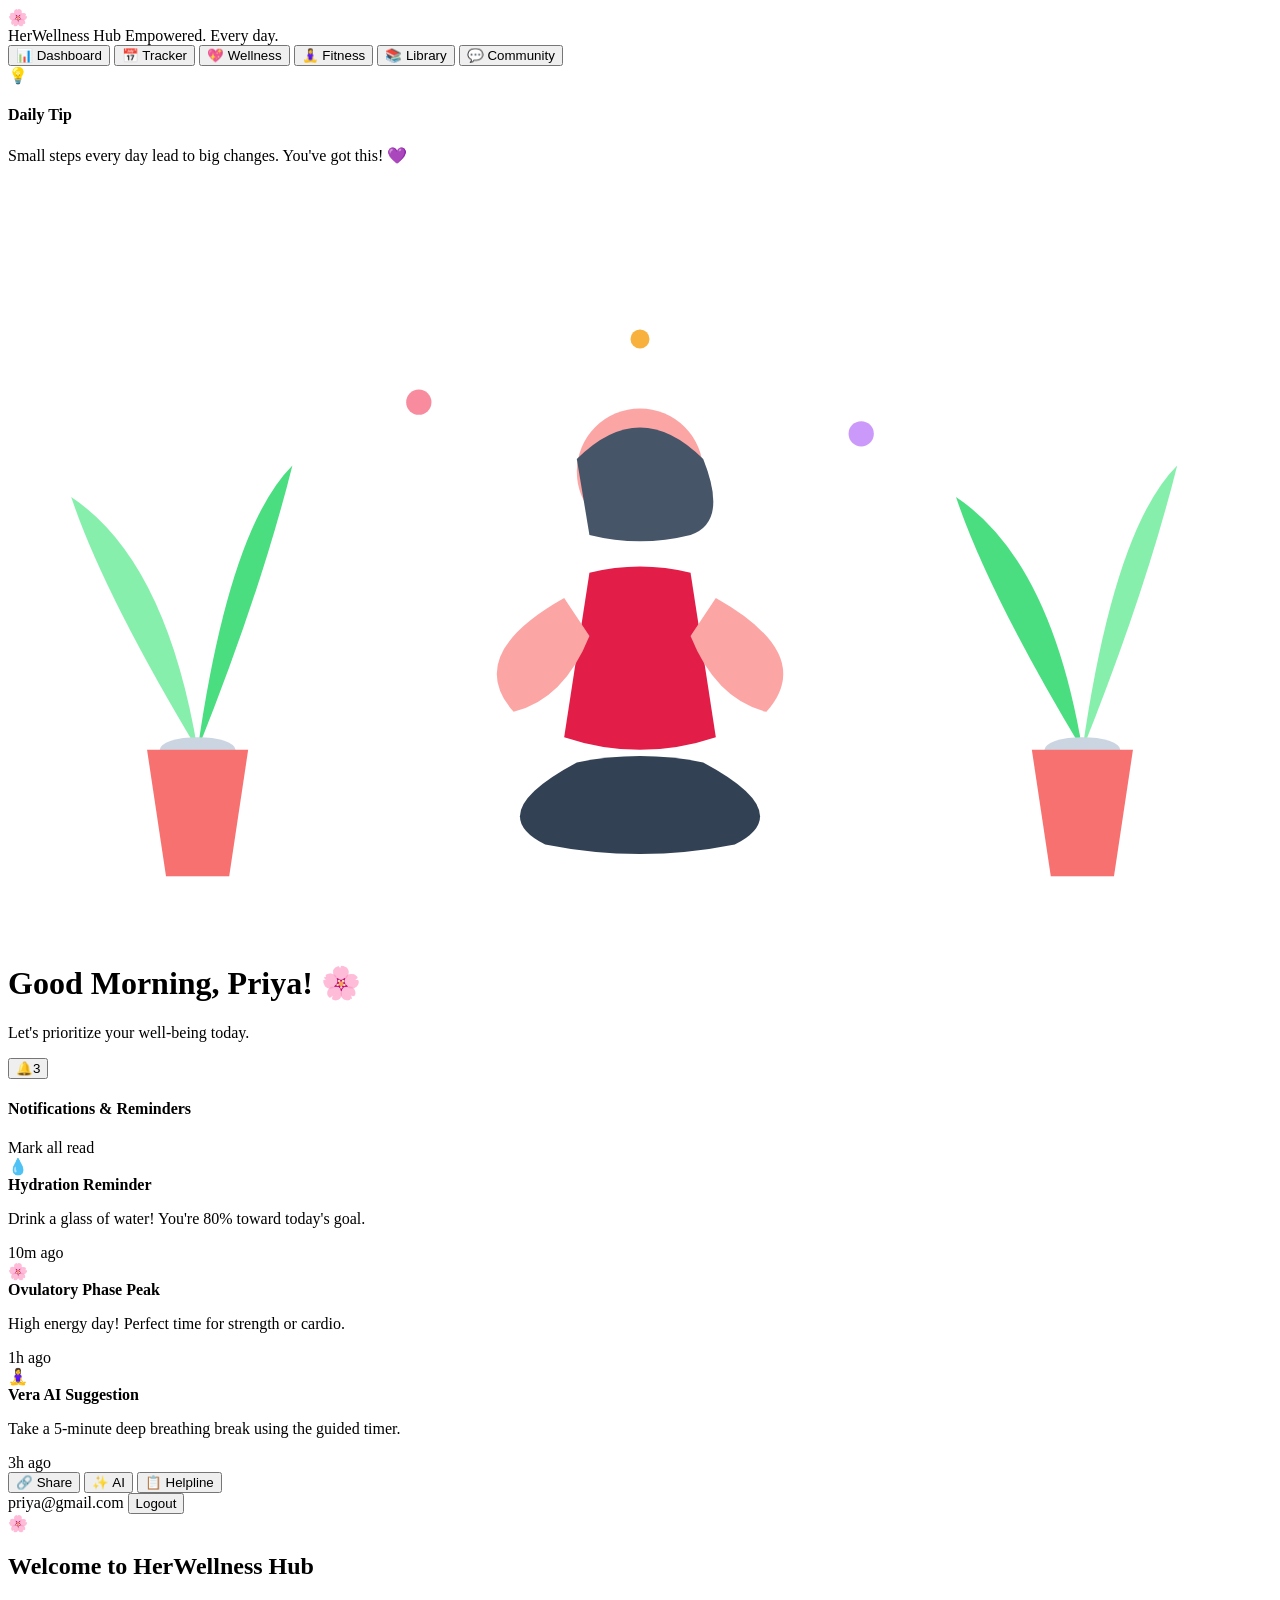
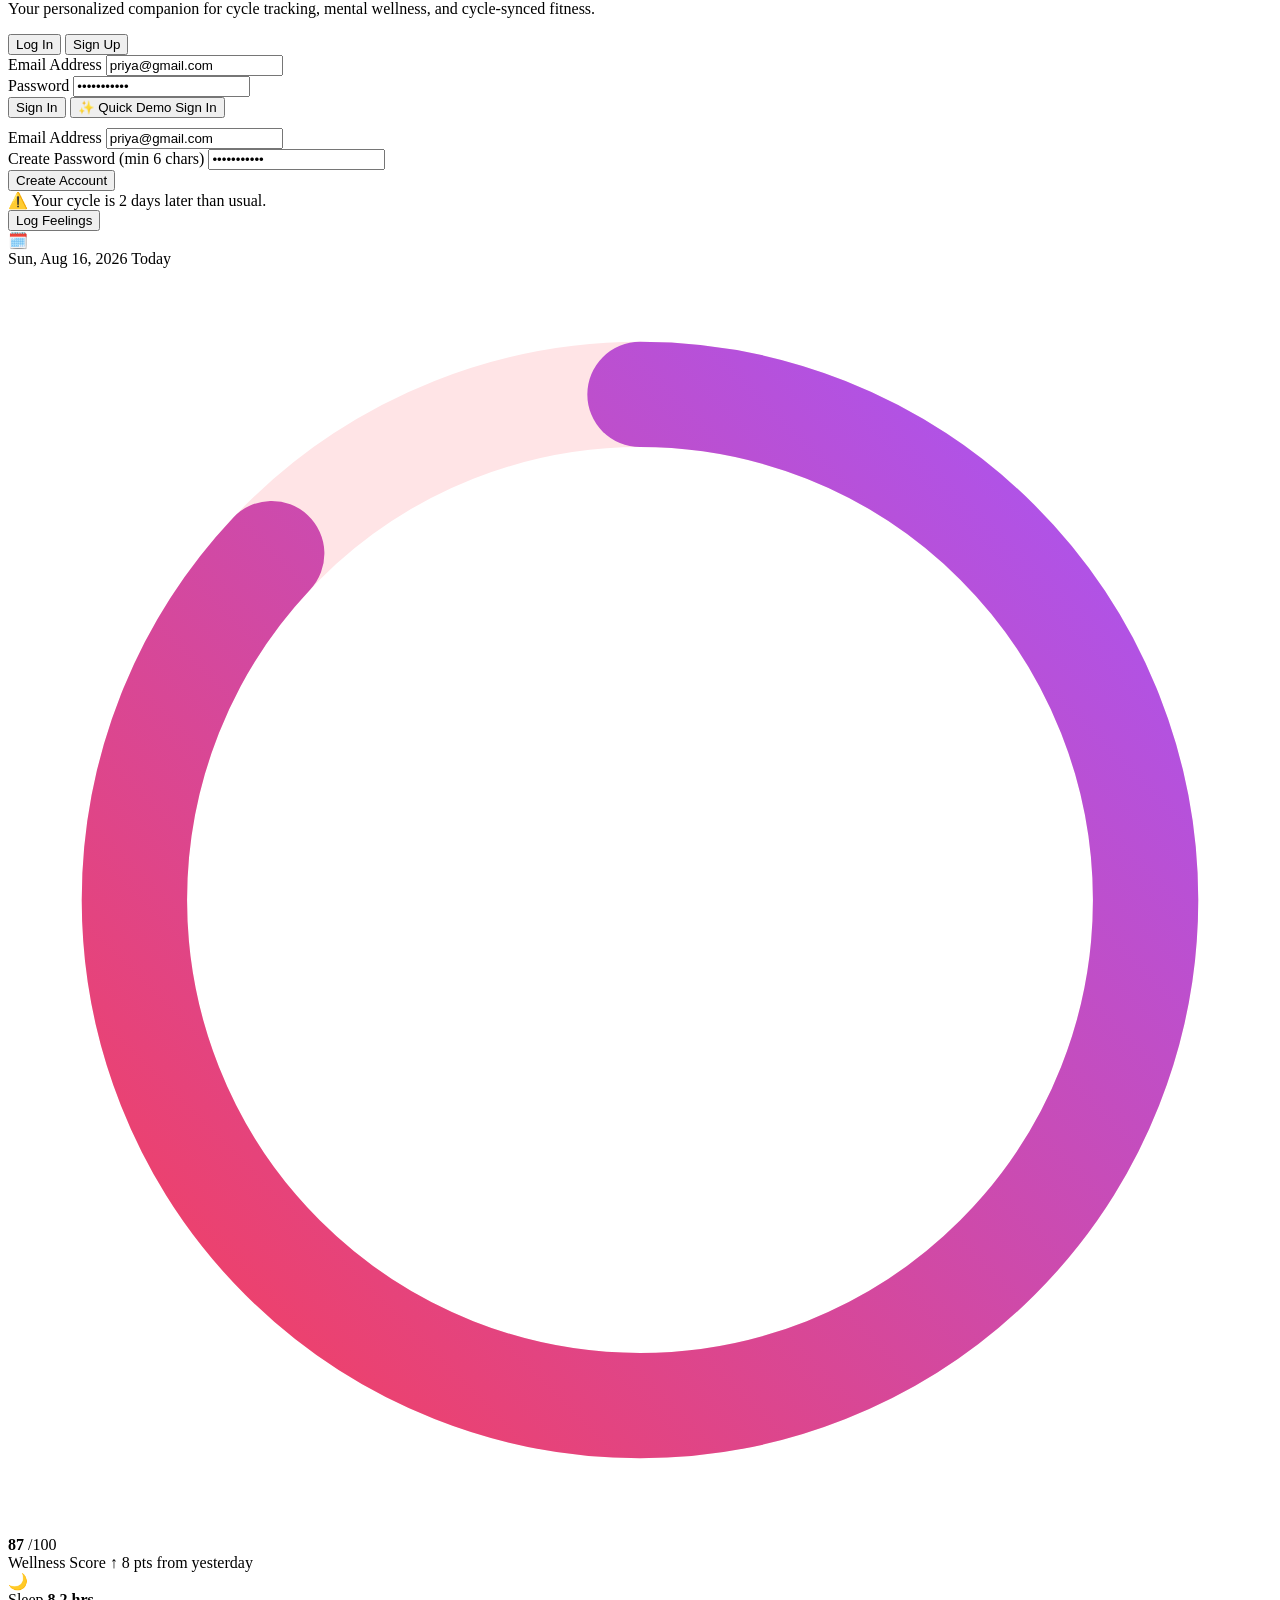
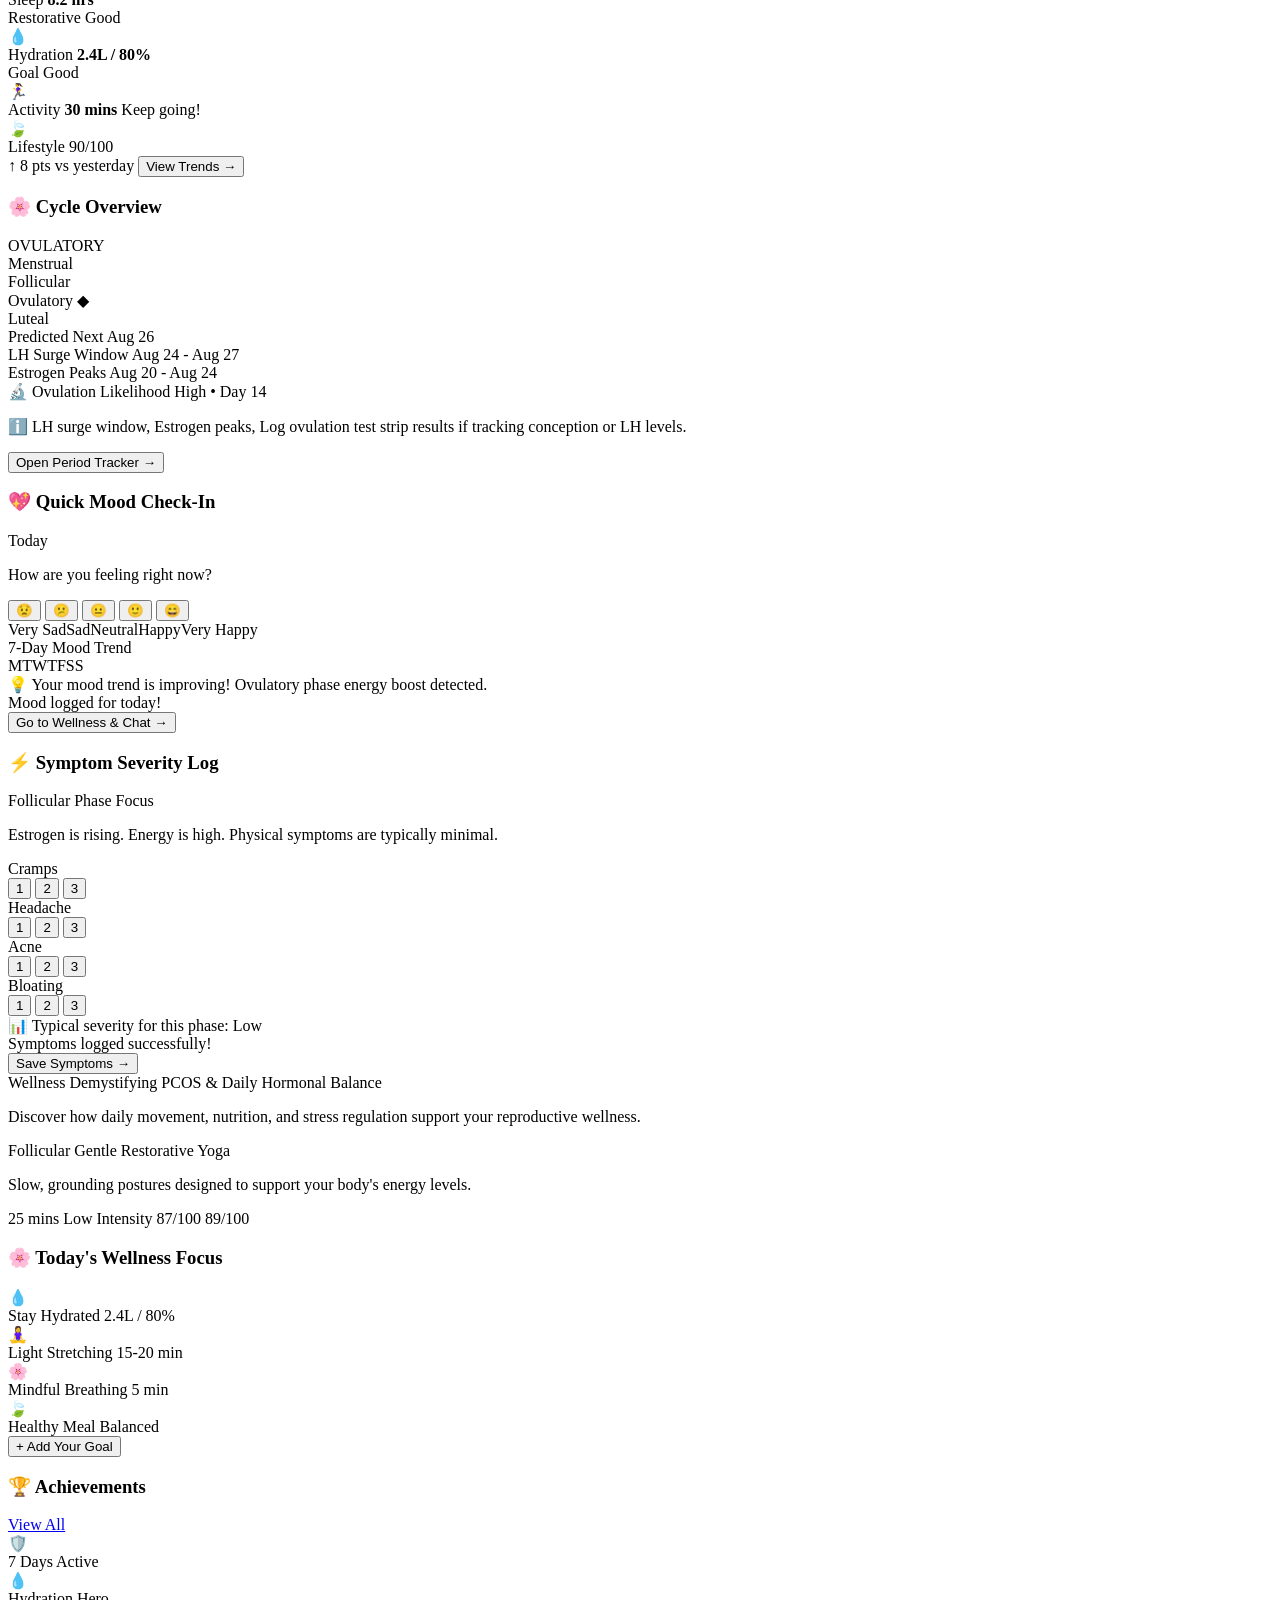
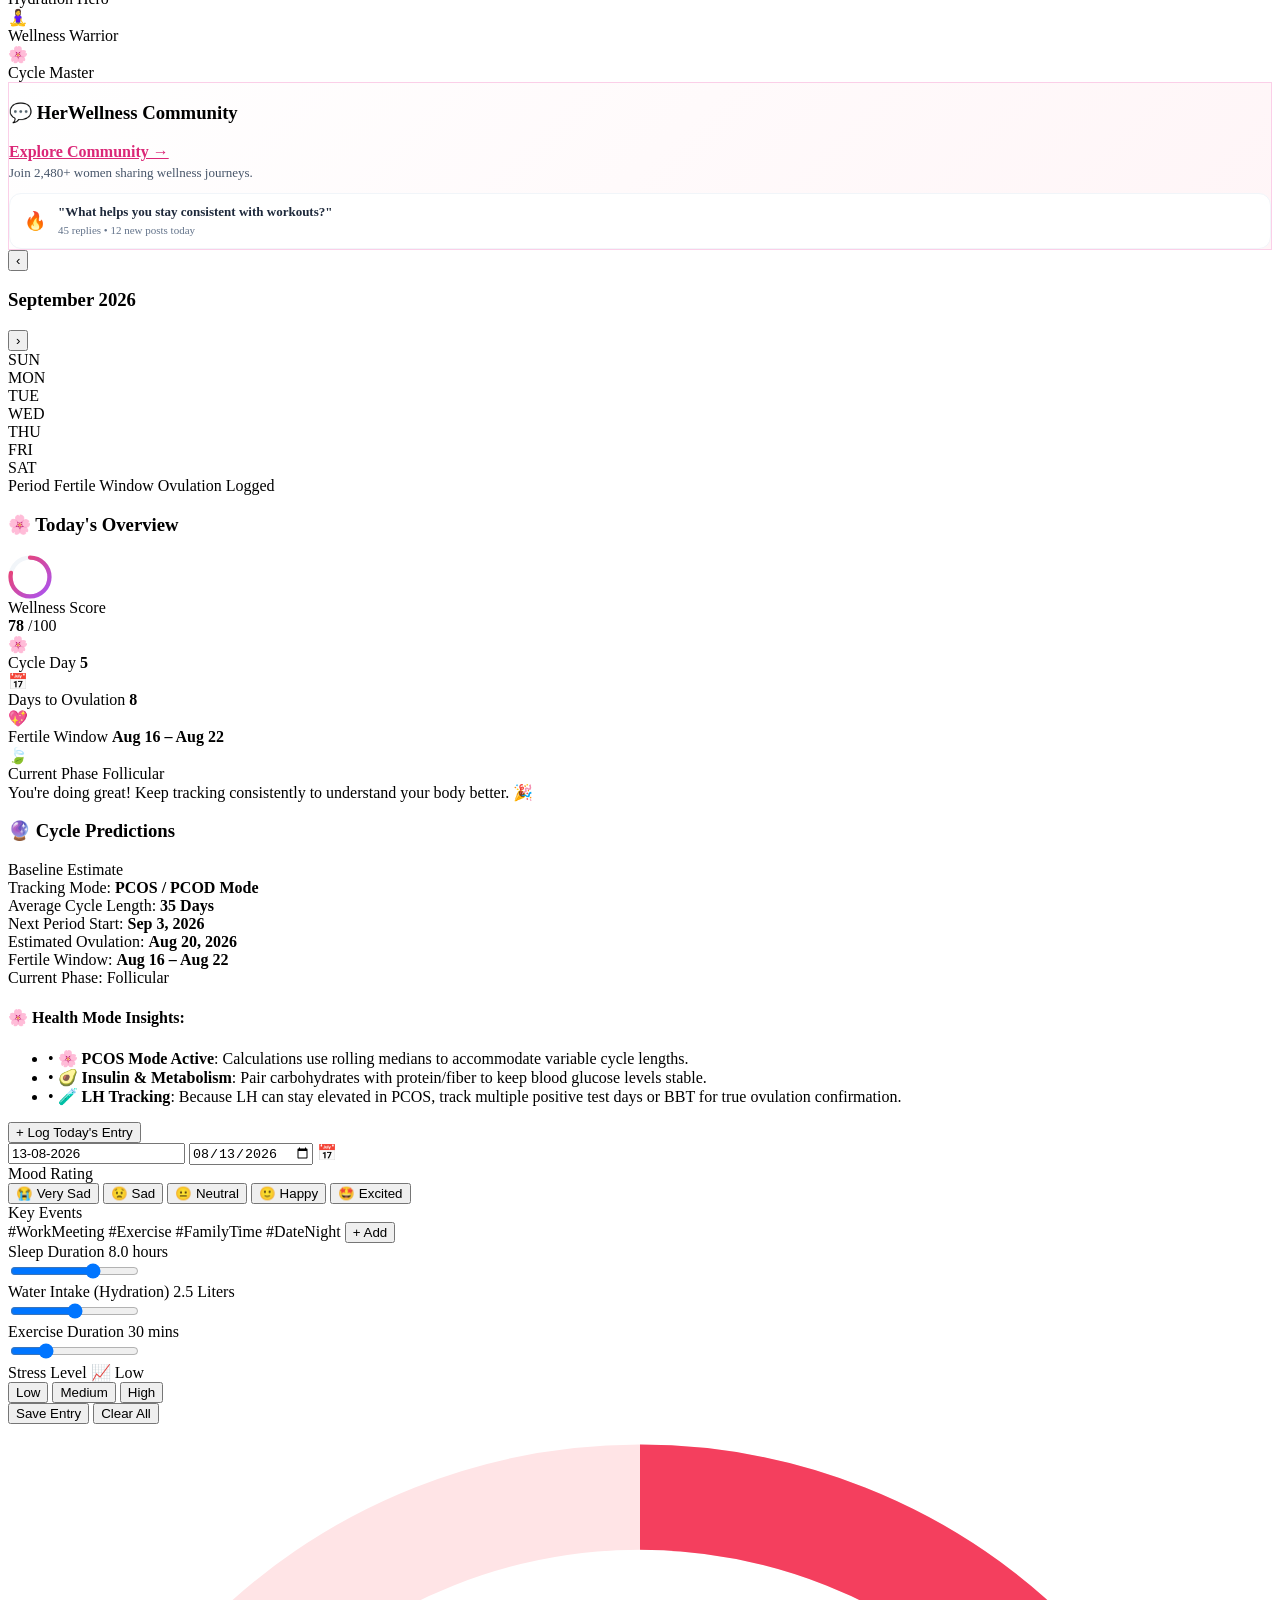
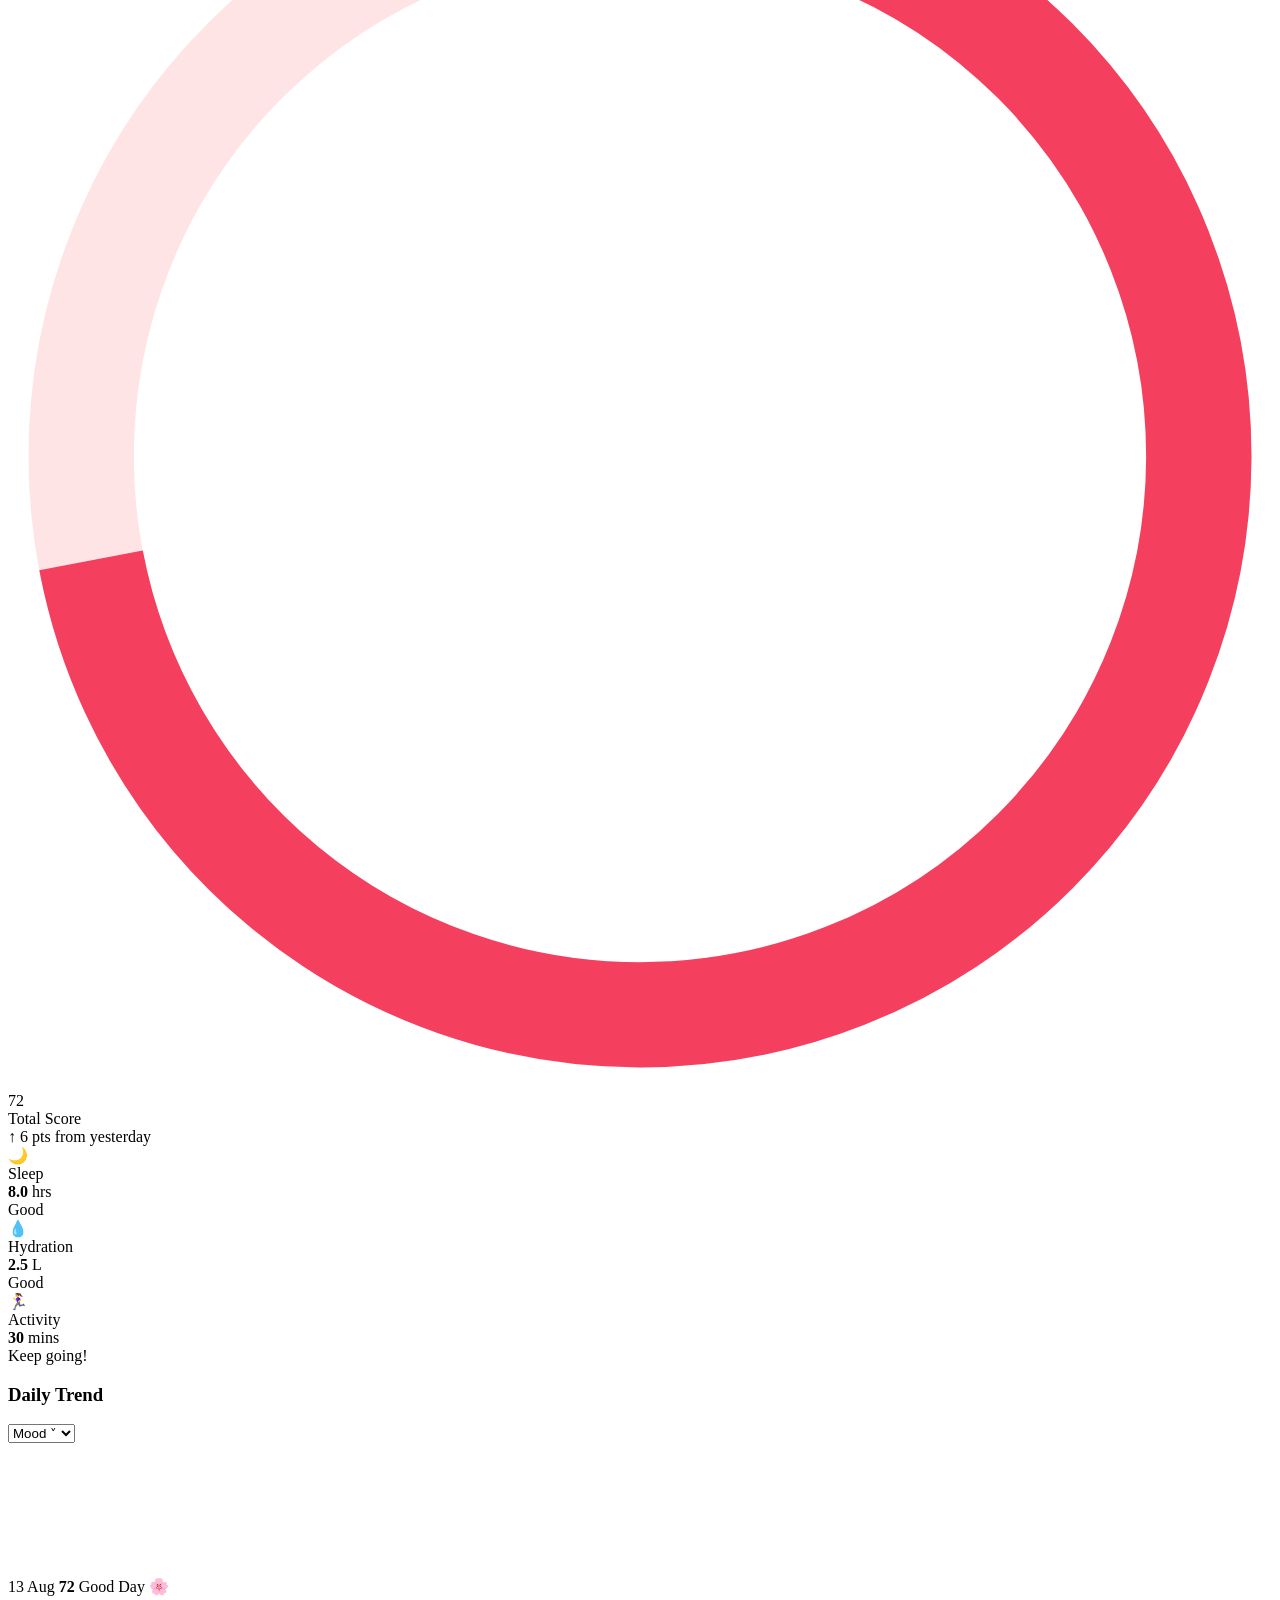
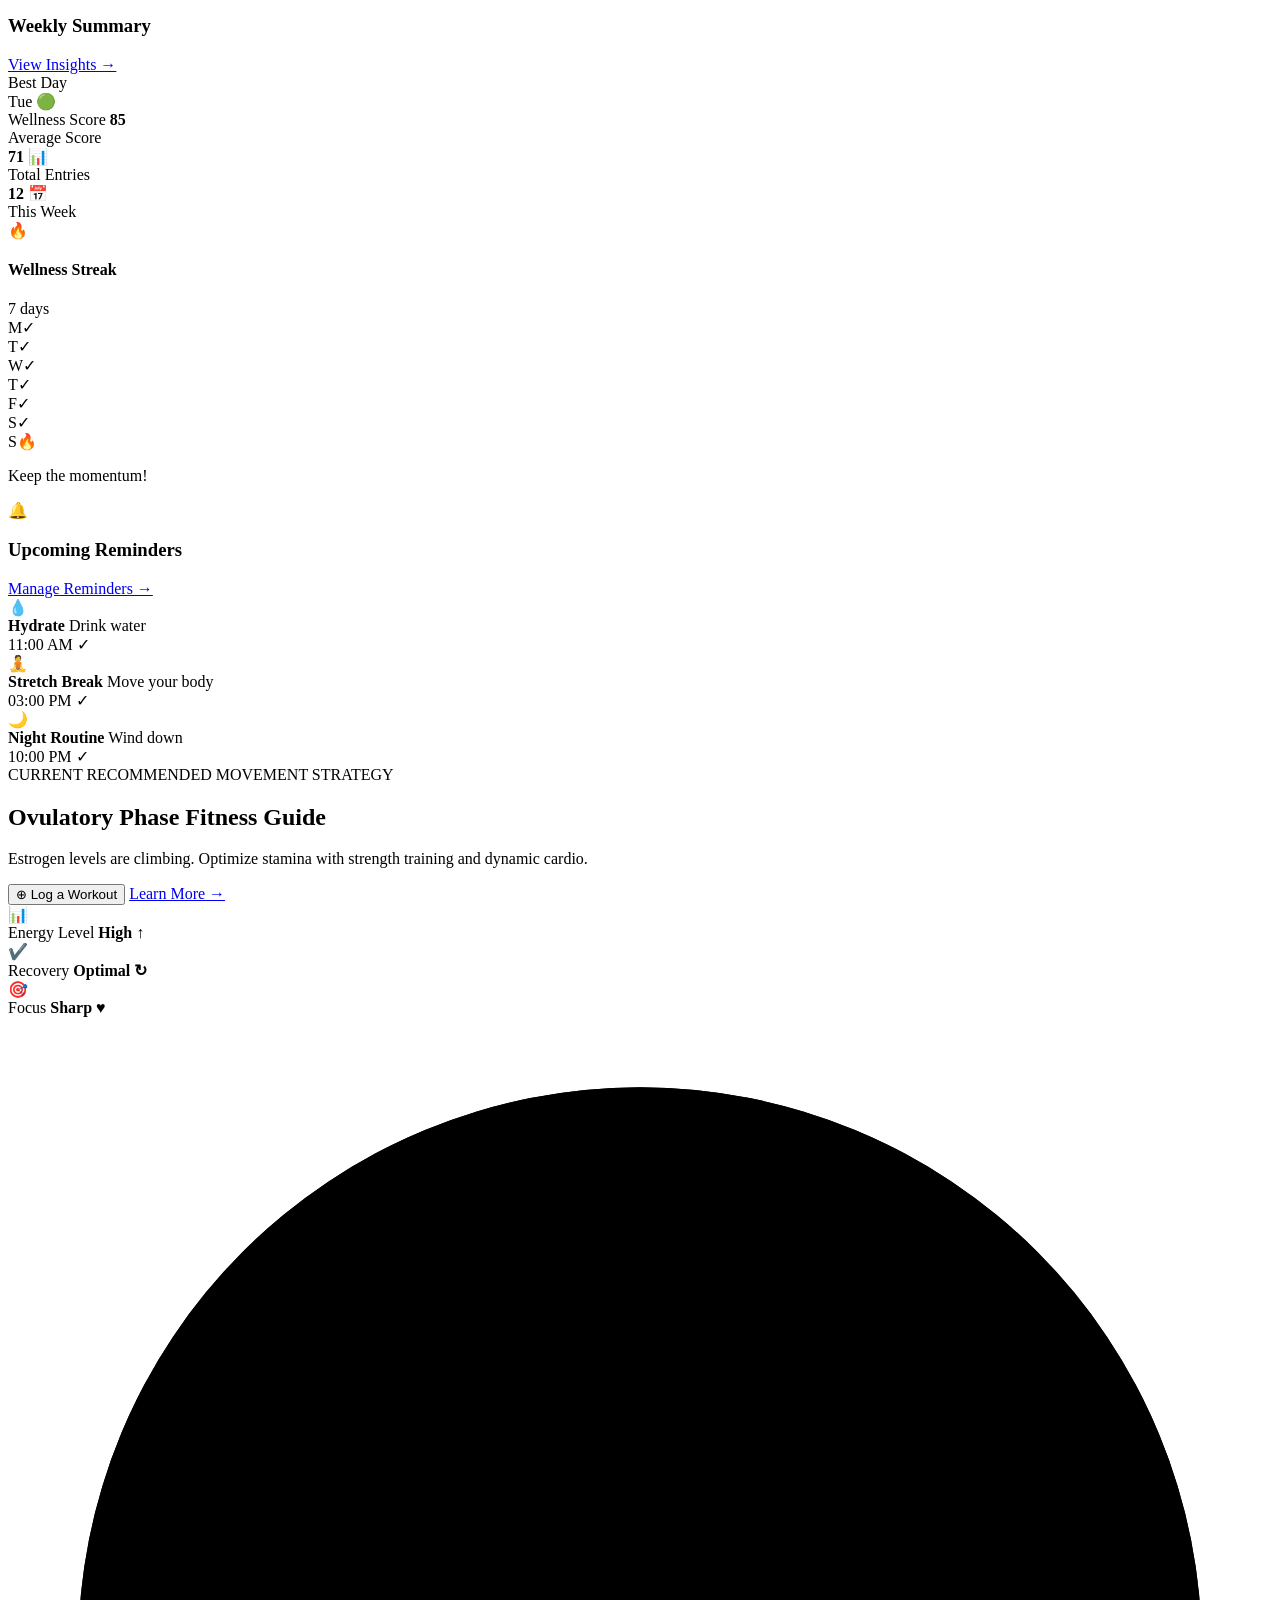
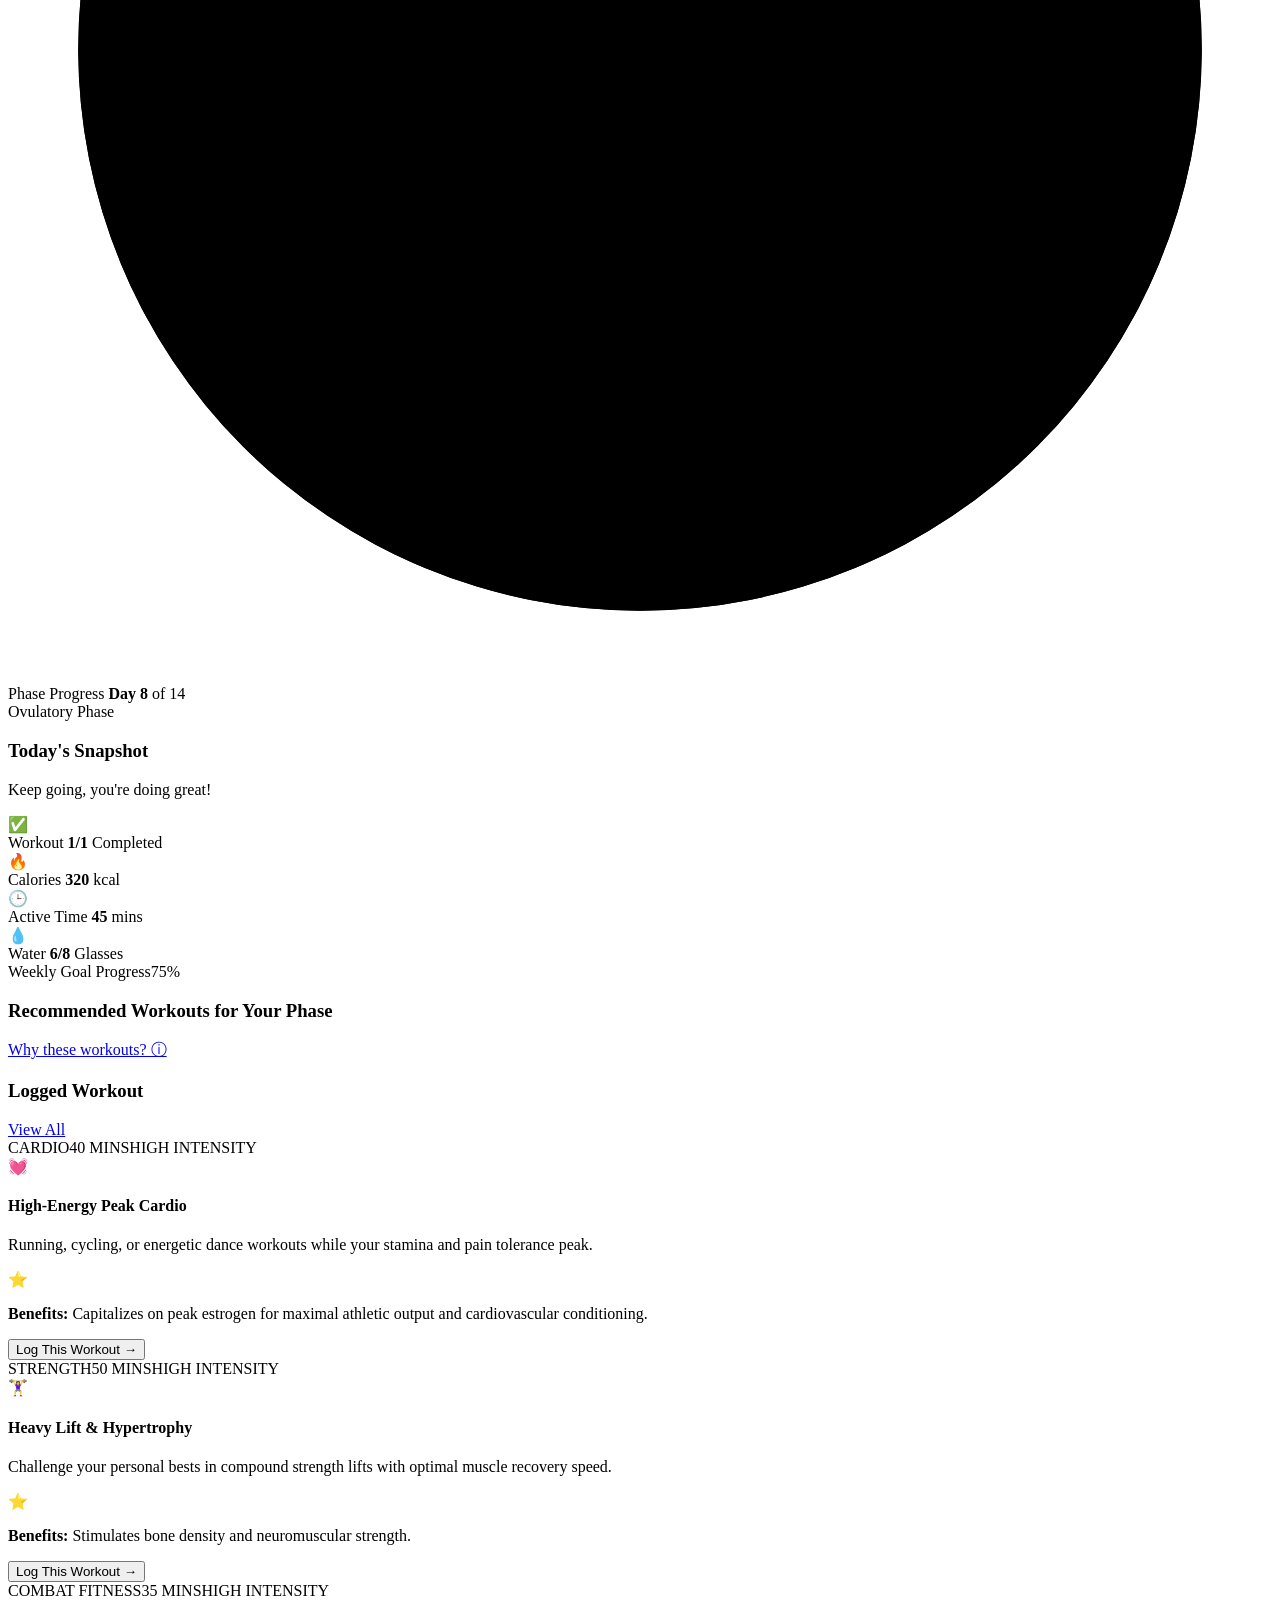
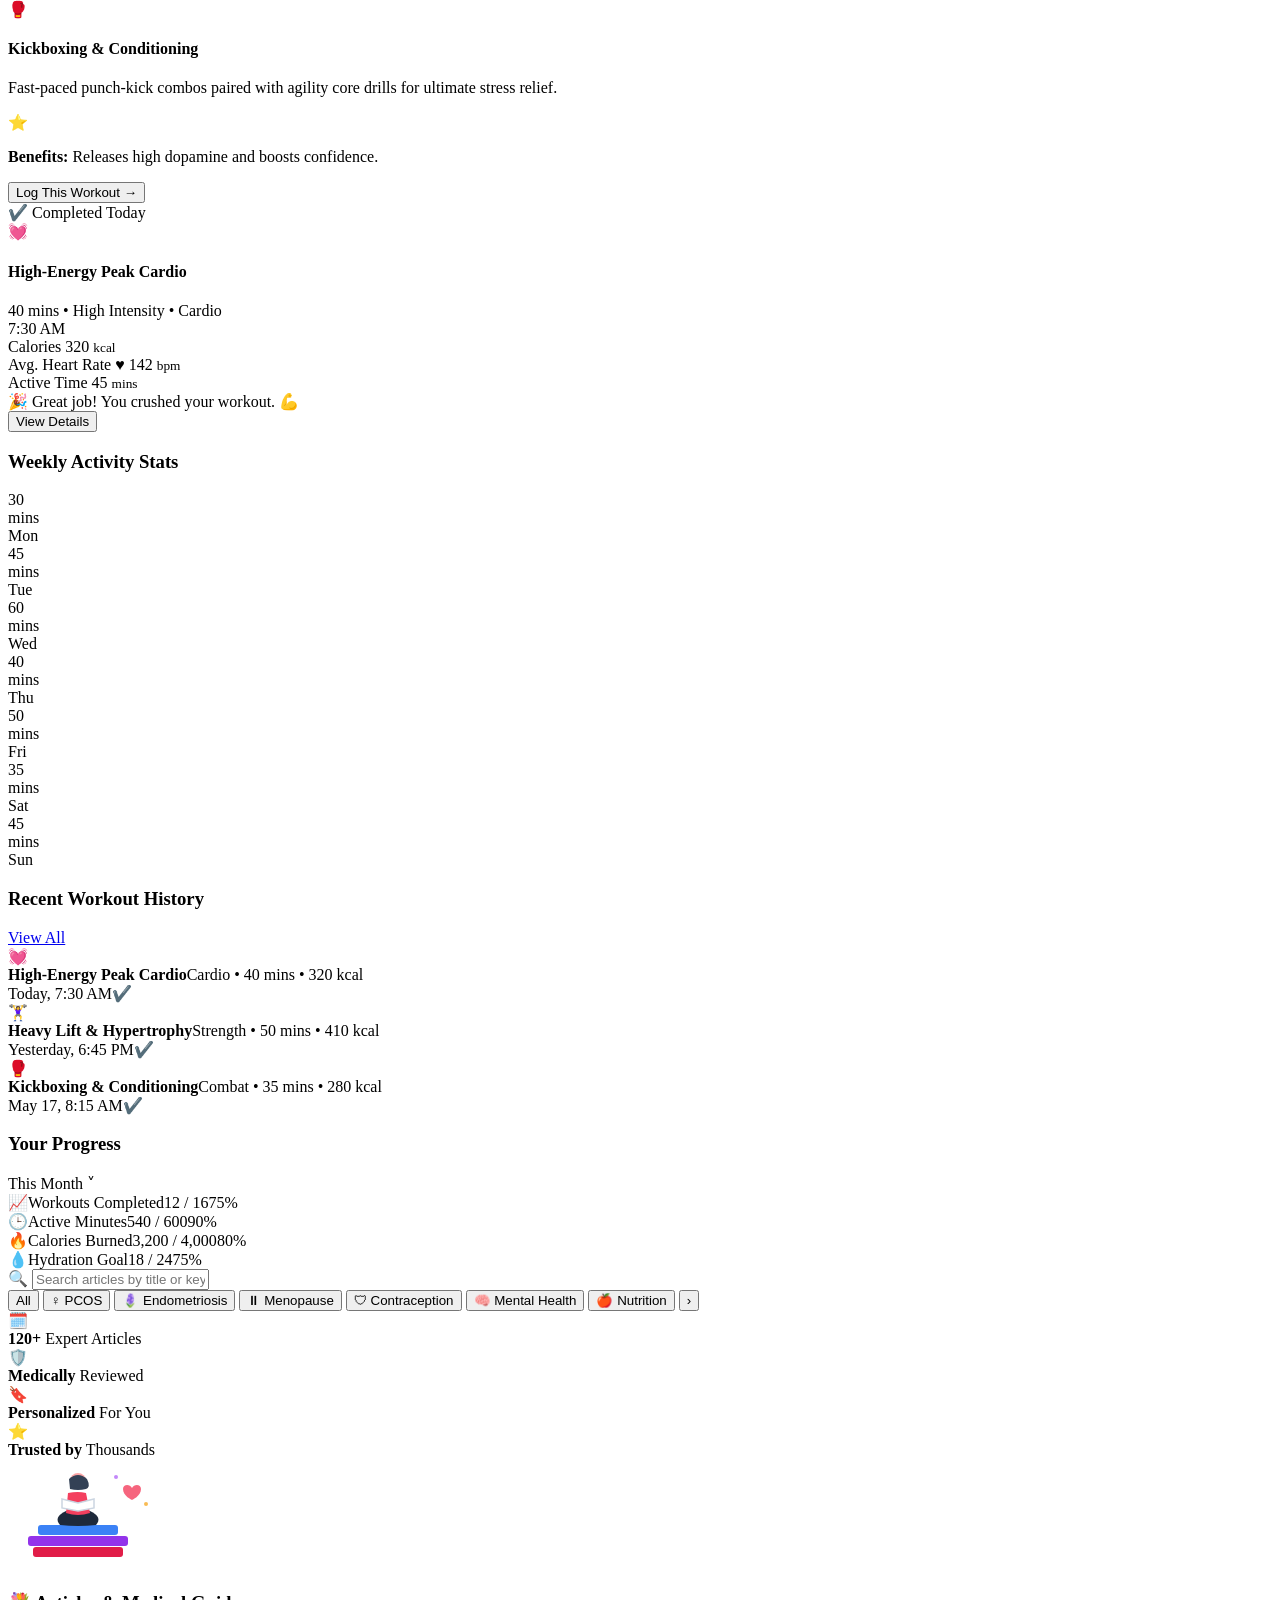
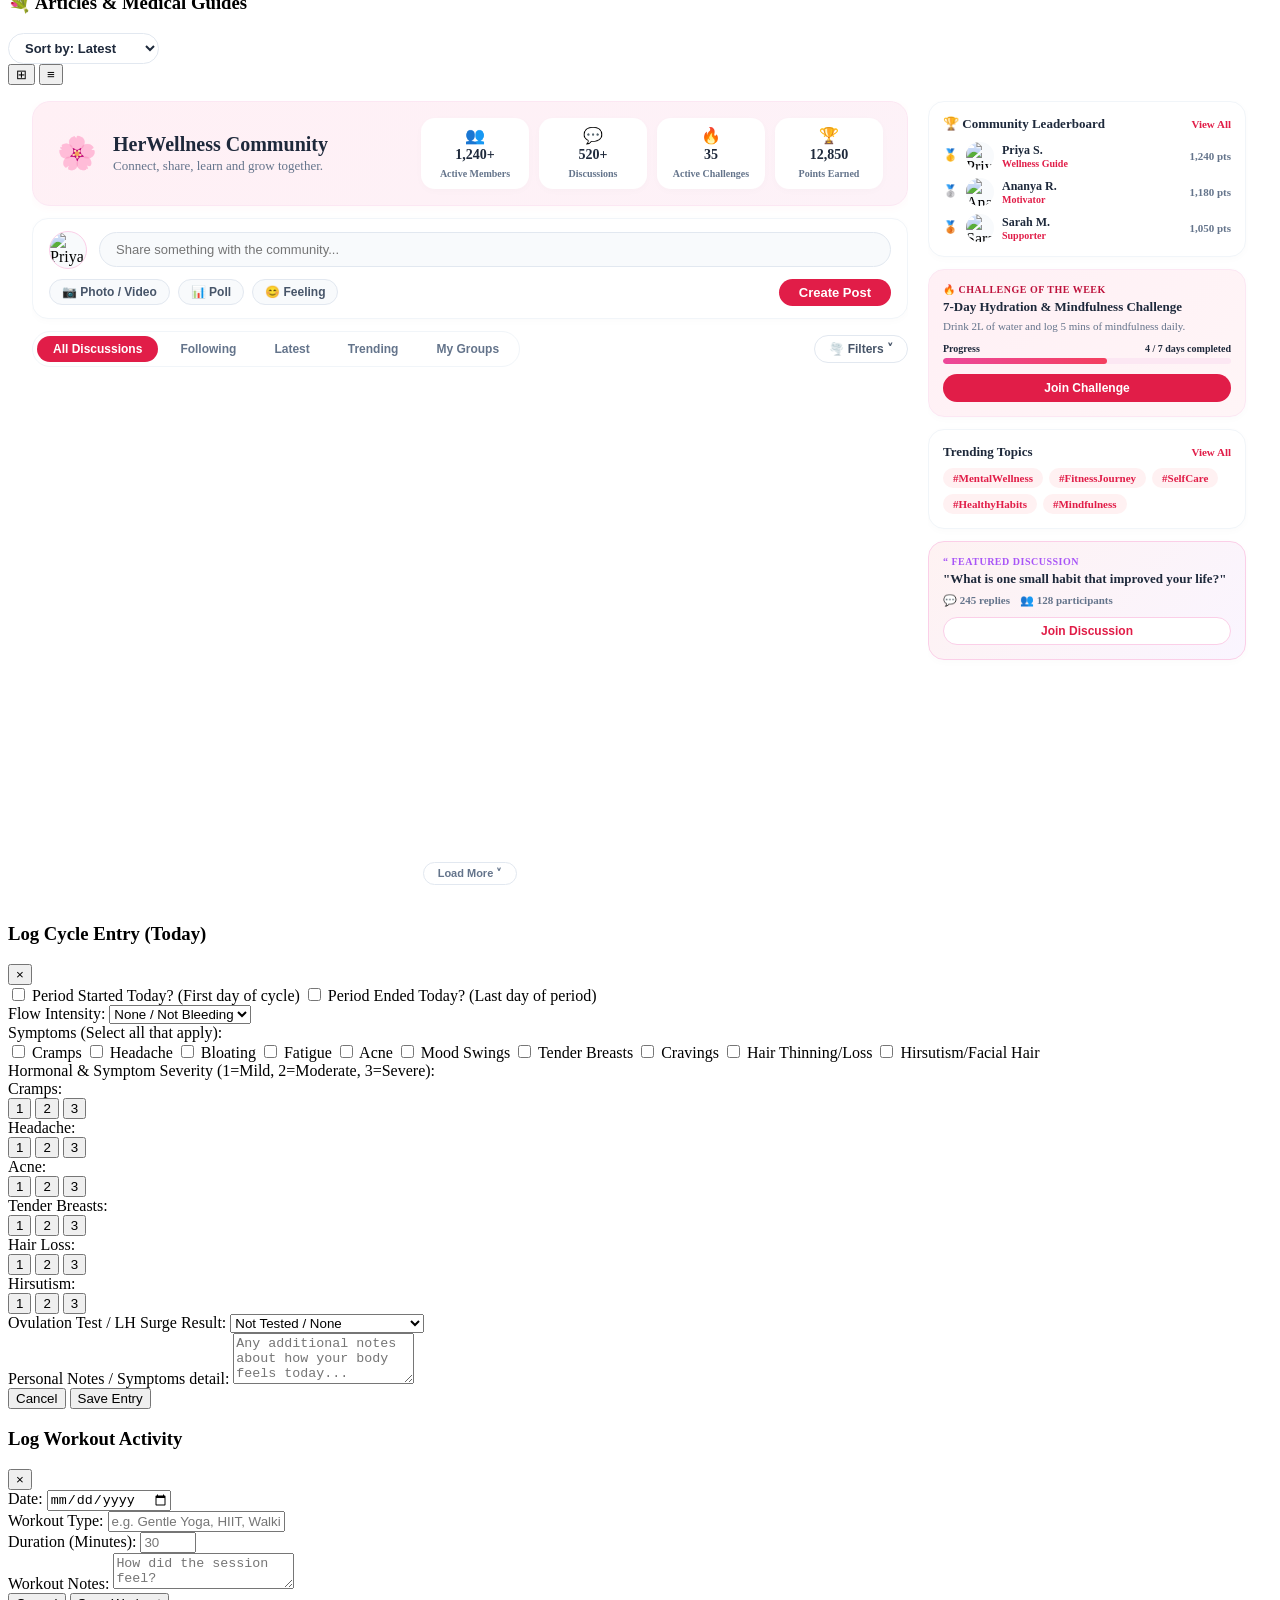
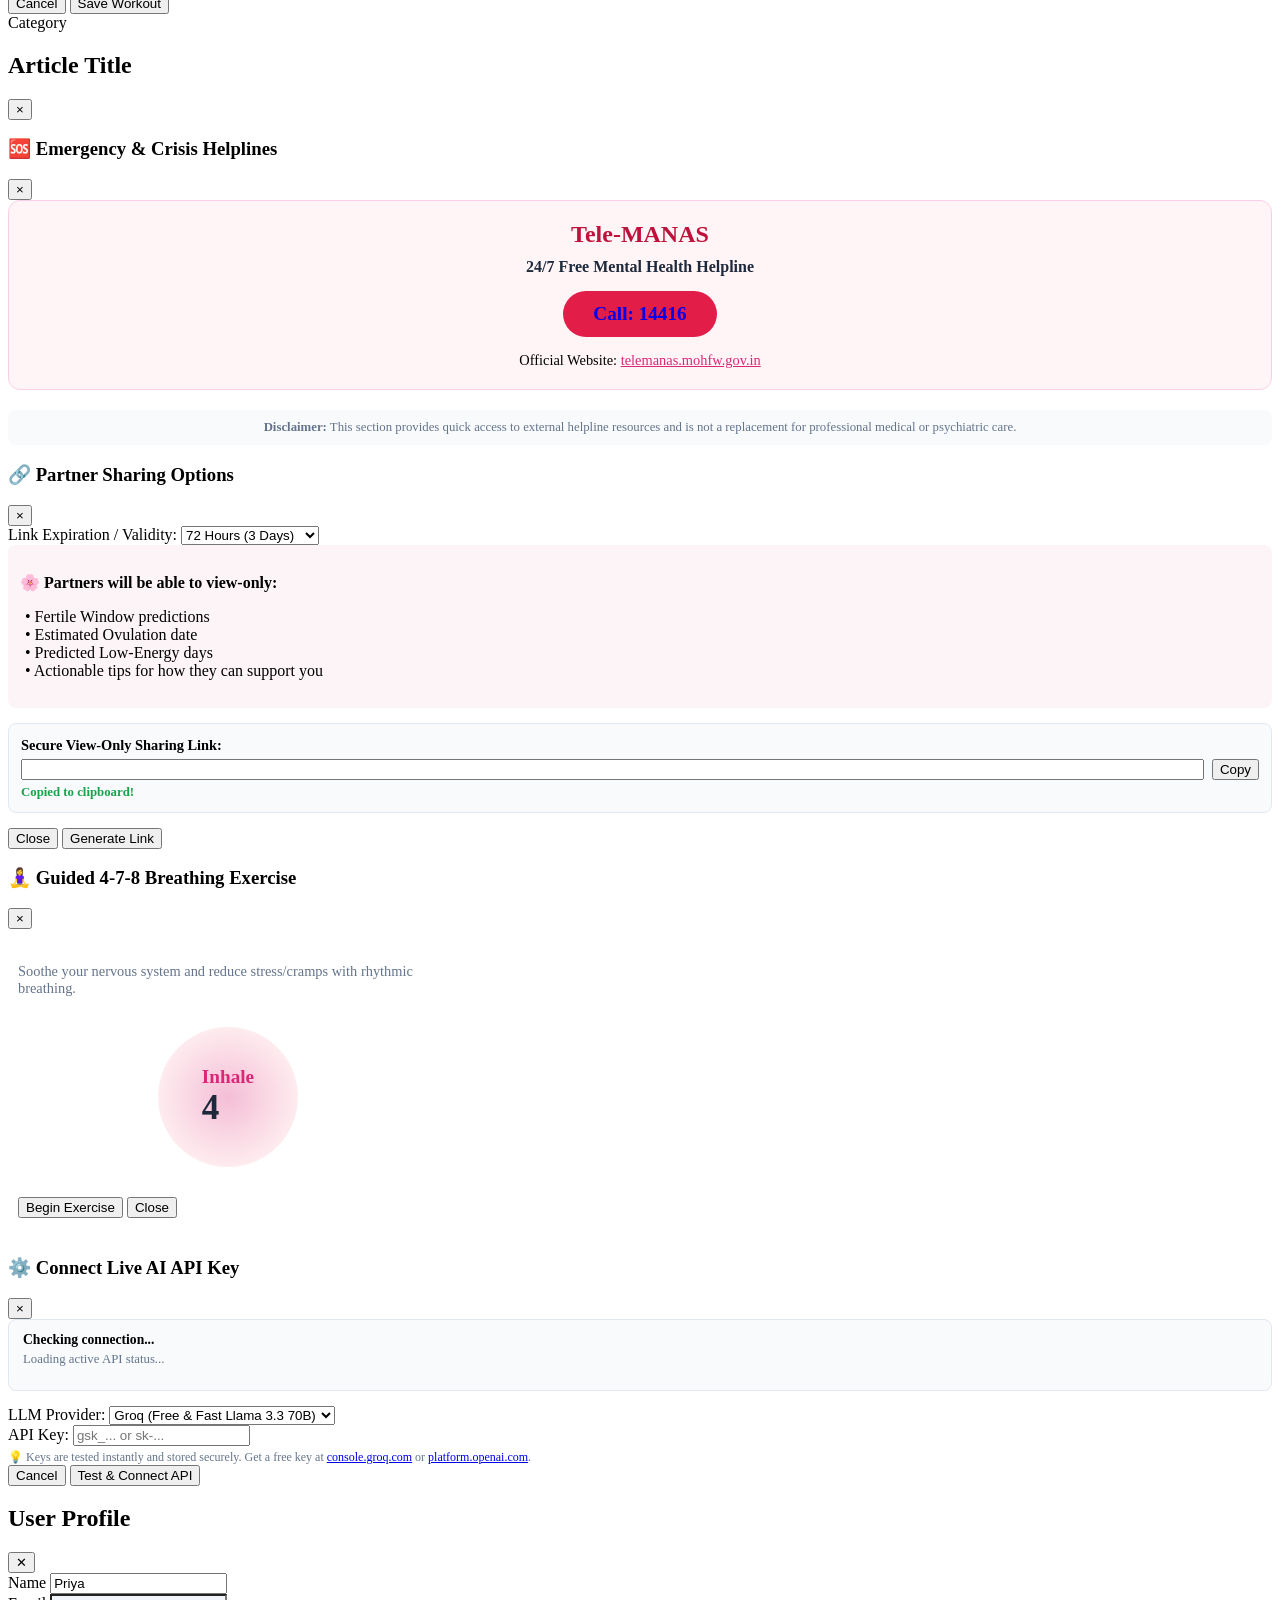
==== commit ba41de22: "added community dashboard" ====
--- a/backend/static/index.html
+++ b/backend/static/index.html
@@ -57,7 +57,9 @@
                 <button class="nav-btn" data-view="library" onclick="navigate('library')">
                     <span class="nav-icon">📚</span> Library
                 </button>
-
+                <button class="nav-btn" data-view="community" onclick="navigate('community')">
+                    <span class="nav-icon">💬</span> Community
+                </button>
             </nav>
 
             <!-- Daily Tip Sidebar Card -->
@@ -184,24 +186,25 @@
                         <form id="form-login" class="auth-form" onsubmit="handleLoginSubmit(event)">
                             <div class="form-group">
                                 <label for="login-email">Email Address</label>
-                                <input type="email" id="login-email" required placeholder="you@example.com">
+                                <input type="email" id="login-email" required placeholder="you@example.com" value="priya@gmail.com">
                             </div>
                             <div class="form-group">
                                 <label for="login-password">Password</label>
-                                <input type="password" id="login-password" required placeholder="••••••••">
-                            </div>
-                            <button type="submit" class="btn btn-primary btn-block">Sign In</button>
+                                <input type="password" id="login-password" required placeholder="••••••••" value="password123">
+                            </div>
+                            <button type="submit" class="btn btn-primary btn-block" style="margin-bottom: 10px;">Sign In</button>
+                            <button type="button" class="btn btn-secondary btn-block" onclick="enableDemoMode()">✨ Quick Demo Sign In</button>
                         </form>
 
                         <!-- Signup Form -->
                         <form id="form-signup" class="auth-form hidden" onsubmit="handleSignupSubmit(event)">
                             <div class="form-group">
                                 <label for="signup-email">Email Address</label>
-                                <input type="email" id="signup-email" required placeholder="you@example.com">
+                                <input type="email" id="signup-email" required placeholder="you@example.com" value="priya@gmail.com">
                             </div>
                             <div class="form-group">
                                 <label for="signup-password">Create Password (min 6 chars)</label>
-                                <input type="password" id="signup-password" required minlength="6" placeholder="••••••••">
+                                <input type="password" id="signup-password" required minlength="6" placeholder="••••••••" value="password123">
                             </div>
                             <button type="submit" class="btn btn-primary btn-block">Create Account</button>
                         </form>
@@ -549,6 +552,20 @@
                                 <div class="achievement-shield-item pink-light">
                                     <div class="shield-circle icon-bg-pink">🌸</div>
                                     <span class="shield-label">Cycle Master</span>
+                                </div>
+                            </div>
+                        <!-- Community Summary Card -->
+                        <div class="db-card db-community-card" style="background: linear-gradient(135deg, #ffffff, #fff5f7); border: 1px solid #fbcfe8;">
+                            <div class="card-title-row">
+                                <h3>💬 HerWellness Community</h3>
+                                <a href="#" onclick="navigate('community'); return false;" class="view-all-link" style="color: #db2777; font-weight: 700;">Explore Community →</a>
+                            </div>
+                            <p style="color: #475569; font-size: 13px; margin: 4px 0 12px;">Join 2,480+ women sharing wellness journeys.</p>
+                            <div style="display: flex; gap: 12px; align-items: center; background: white; padding: 10px 14px; border-radius: 12px; border: 1px solid #f1f5f9;">
+                                <span style="font-size: 18px;">🔥</span>
+                                <div style="flex: 1;">
+                                    <strong style="font-size: 13px; color: #1e293b; display: block;">"What helps you stay consistent with workouts?"</strong>
+                                    <span style="font-size: 11px; color: #64748b;">45 replies • 12 new posts today</span>
                                 </div>
                             </div>
                         </div>
@@ -1391,268 +1408,177 @@
         </section> <!-- Close view-library -->
 
 
-        <section id="view-community" class="app-view hidden">
-            <div class="comm-dashboard-layout" style="padding: 24px; max-width: 1400px; margin: 0 auto; box-sizing: border-box;">
+        <!-- ================= VIEW 6: COMMUNITY ================= -->
+        <section id="view-community" class="app-view hidden" style="height: calc(100vh - 80px); overflow: hidden; padding: 0;">
+            <div class="comm-layout-viewport" style="display: grid; grid-template-columns: 1fr 320px; gap: 20px; height: 100%; box-sizing: border-box; padding: 16px 24px;">
                 
-                <!-- 1. Community Header -->
-                <div class="comm-header" style="display: flex; justify-content: space-between; align-items: center; margin-bottom: 24px;">
-                    <div>
-                        <h2 style="margin: 0; font-size: 28px; color: #1e293b; font-weight: 700;">Community</h2>
-                        <p style="margin: 4px 0 0; color: #64748b; font-size: 16px;">Connect, share, and grow together 💕</p>
-                    </div>
-                    <div style="display: flex; gap: 16px; align-items: center;">
-                        <div style="position: relative;">
-                            <span style="position: absolute; left: 12px; top: 50%; transform: translateY(-50%); color: #94a3b8; font-size: 14px;">🔍</span>
-                            <input type="text" placeholder="Search community..." style="padding: 10px 16px 10px 36px; border-radius: 20px; border: 1px solid #e2e8f0; outline: none; background: white; font-size: 14px; width: 220px; font-family: inherit; transition: all 0.2s;">
-                        </div>
-                        <button class="btn-primary-glow" style="padding: 10px 24px; border-radius: 24px; font-weight: 600; font-size: 14px; display: flex; gap: 8px; align-items: center; border: none; cursor: pointer;">
-                            <span style="font-size: 16px;">+</span> Create Post
-                        </button>
-                    </div>
-                </div>
-
-                <!-- 2. Community Stats Row -->
-                <div class="comm-stats-row" style="display: grid; grid-template-columns: repeat(4, 1fr); gap: 16px; margin-bottom: 24px;">
-                    <div class="stat-card" style="background: white; border-radius: 16px; padding: 16px; display: flex; align-items: center; gap: 16px; box-shadow: 0 4px 12px rgba(0,0,0,0.03);">
-                        <div style="width: 48px; height: 48px; border-radius: 12px; background: rgba(168, 85, 247, 0.1); color: #a855f7; display: flex; align-items: center; justify-content: center; font-size: 24px;">👥</div>
-                        <div>
-                            <div style="color: #64748b; font-size: 13px; font-weight: 500;">Active Members</div>
-                            <div style="color: #1e293b; font-size: 20px; font-weight: 700;">2,480</div>
-                        </div>
-                    </div>
-                    <div class="stat-card" style="background: white; border-radius: 16px; padding: 16px; display: flex; align-items: center; gap: 16px; box-shadow: 0 4px 12px rgba(0,0,0,0.03);">
-                        <div style="width: 48px; height: 48px; border-radius: 12px; background: rgba(59, 130, 246, 0.1); color: #3b82f6; display: flex; align-items: center; justify-content: center; font-size: 24px;">💬</div>
-                        <div>
-                            <div style="color: #64748b; font-size: 13px; font-weight: 500;">Posts This Week</div>
-                            <div style="color: #1e293b; font-size: 20px; font-weight: 700;">186</div>
-                        </div>
-                    </div>
-                    <div class="stat-card" style="background: white; border-radius: 16px; padding: 16px; display: flex; align-items: center; gap: 16px; box-shadow: 0 4px 12px rgba(0,0,0,0.03);">
-                        <div style="width: 48px; height: 48px; border-radius: 12px; background: rgba(236, 72, 153, 0.1); color: #ec4899; display: flex; align-items: center; justify-content: center; font-size: 24px;">❤️</div>
-                        <div>
-                            <div style="color: #64748b; font-size: 13px; font-weight: 500;">Support Given</div>
-                            <div style="color: #1e293b; font-size: 20px; font-weight: 700;">1,240</div>
-                        </div>
-                    </div>
-                    <div class="stat-card" style="background: white; border-radius: 16px; padding: 16px; display: flex; align-items: center; gap: 16px; box-shadow: 0 4px 12px rgba(0,0,0,0.03);">
-                        <div style="width: 48px; height: 48px; border-radius: 12px; background: rgba(249, 115, 22, 0.1); color: #f97316; display: flex; align-items: center; justify-content: center; font-size: 24px;">🔥</div>
-                        <div>
-                            <div style="color: #64748b; font-size: 13px; font-weight: 500;">Community Streak</div>
-                            <div style="color: #1e293b; font-size: 20px; font-weight: 700;">12 days</div>
-                        </div>
-                    </div>
-                </div>
-
-                <div class="comm-main-grid" style="display: grid; grid-template-columns: 66% 32%; gap: 2%; align-items: start;">
+                <!-- Center Column (Feed Column) -->
+                <div class="comm-center-col" style="display: flex; flex-direction: column; gap: 12px; height: 100%; overflow: hidden;">
                     
-                    <!-- Left Column (Feed) -->
-                    <div class="comm-feed-col" style="display: flex; flex-direction: column; gap: 24px;">
+                    <!-- 1. Community Hero Header Banner -->
+                    <div class="comm-hero-banner" style="background: linear-gradient(135deg, #fff0f5, #fdf2f8); border-radius: 18px; padding: 16px 24px; border: 1px solid #fce7f3; display: flex; align-items: center; justify-content: space-between; flex-shrink: 0; box-shadow: 0 2px 10px rgba(244,63,94,0.03);">
+                        <div style="display: flex; align-items: center; gap: 16px;">
+                            <div style="font-size: 32px;">🌸</div>
+                            <div>
+                                <h2 style="margin: 0; font-size: 20px; color: #1e293b; font-weight: 800;">HerWellness Community</h2>
+                                <p style="margin: 2px 0 0; color: #64748b; font-size: 13px;">Connect, share, learn and grow together.</p>
+                            </div>
+                        </div>
                         
-                        <!-- Community Feed Card -->
-                        <div class="feed-container" style="background: white; border-radius: 20px; box-shadow: 0 4px 15px rgba(0,0,0,0.02); overflow: hidden;">
-                            <!-- Tabs -->
-                            <div class="feed-tabs" style="display: flex; border-bottom: 1px solid #f1f5f9; padding: 0 24px;">
-                                <div class="comm-tab active" style="padding: 16px 20px; font-weight: 600; color: #db2777; border-bottom: 2px solid #db2777; cursor: pointer; transition: all 0.2s;" onclick="switchCommunityTab(this)">For You</div>
-                                <div class="comm-tab" style="padding: 16px 20px; font-weight: 500; color: #64748b; border-bottom: 2px solid transparent; cursor: pointer; transition: all 0.2s;" onclick="switchCommunityTab(this)">Trending</div>
-                                <div class="comm-tab" style="padding: 16px 20px; font-weight: 500; color: #64748b; border-bottom: 2px solid transparent; cursor: pointer; transition: all 0.2s;" onclick="switchCommunityTab(this)">Following</div>
-                            </div>
-                            
-                            <!-- Posts (populated by JS renderCommunityFeed) -->
-                            <div id="community-feed-container" class="feed-posts" style="padding: 24px; display: flex; flex-direction: column; gap: 24px;">
-                                <!-- Post 1 -->
-                                <div class="post-item" style="border-bottom: 1px solid #f8fafc; padding-bottom: 24px;">
-                                    <div style="display: flex; justify-content: space-between; align-items: center; margin-bottom: 12px;">
-                                        <div style="display: flex; align-items: center; gap: 12px;">
-                                            <img src="https://api.dicebear.com/7.x/avataaars/svg?seed=SarahM" style="width: 44px; height: 44px; border-radius: 50%; background: #f1f5f9;" alt="Sarah M.">
-                                            <div>
-                                                <div style="font-weight: 600; color: #1e293b; font-size: 15px;">Sarah M.</div>
-                                                <div style="font-size: 12px; color: #94a3b8;">2 hours ago</div>
-                                            </div>
-                                        </div>
-                                        <button style="background: none; border: none; color: #94a3b8; cursor: pointer; font-size: 18px; padding: 4px;">⋮</button>
-                                    </div>
-                                    <p style="color: #334155; line-height: 1.6; margin: 0 0 16px 0; font-size: 15px;">Completed my 30-minute morning workout today! Feeling so much more energized. 💪🌸</p>
-                                    <div style="display: flex; gap: 16px;">
-                                        <button style="display: flex; align-items: center; gap: 6px; background: rgba(244,63,94,0.05); border: none; color: #f43f5e; font-weight: 600; cursor: pointer; padding: 6px 12px; border-radius: 16px; font-size: 13px;"><span>❤️</span> 45</button>
-                                        <button style="display: flex; align-items: center; gap: 6px; background: rgba(241,245,249,0.5); border: none; color: #64748b; font-weight: 600; cursor: pointer; padding: 6px 12px; border-radius: 16px; font-size: 13px;"><span>💬</span> 12</button>
-                                        <button style="display: flex; align-items: center; gap: 6px; background: rgba(241,245,249,0.5); border: none; color: #64748b; font-weight: 600; cursor: pointer; margin-left: auto; padding: 6px 12px; border-radius: 16px; font-size: 13px;"><span>🔗</span> Share</button>
-                                    </div>
-                                </div>
-                                
-                                <!-- Post 2 -->
-                                <div class="post-item" style="border-bottom: 1px solid #f8fafc; padding-bottom: 24px;">
-                                    <div style="display: flex; justify-content: space-between; align-items: center; margin-bottom: 12px;">
-                                        <div style="display: flex; align-items: center; gap: 12px;">
-                                            <img src="https://api.dicebear.com/7.x/avataaars/svg?seed=Priya" style="width: 44px; height: 44px; border-radius: 50%; background: #f1f5f9;" alt="Priya K.">
-                                            <div>
-                                                <div style="font-weight: 600; color: #1e293b; font-size: 15px;">Priya K.</div>
-                                                <div style="font-size: 12px; color: #94a3b8;">5 hours ago</div>
-                                            </div>
-                                        </div>
-                                        <button style="background: none; border: none; color: #94a3b8; cursor: pointer; font-size: 18px; padding: 4px;">⋮</button>
-                                    </div>
-                                    <p style="color: #334155; line-height: 1.6; margin: 0 0 16px 0; font-size: 15px;">Just tried the new guided meditation feature before bed. It really helped calm my racing thoughts. Highly recommend to anyone struggling with sleep lately! 🌙🧘‍♀️</p>
-                                    <div style="display: flex; gap: 16px;">
-                                        <button style="display: flex; align-items: center; gap: 6px; background: rgba(241,245,249,0.5); border: none; color: #64748b; font-weight: 600; cursor: pointer; padding: 6px 12px; border-radius: 16px; font-size: 13px;"><span>🤍</span> 89</button>
-                                        <button style="display: flex; align-items: center; gap: 6px; background: rgba(241,245,249,0.5); border: none; color: #64748b; font-weight: 600; cursor: pointer; padding: 6px 12px; border-radius: 16px; font-size: 13px;"><span>💬</span> 24</button>
-                                        <button style="display: flex; align-items: center; gap: 6px; background: rgba(241,245,249,0.5); border: none; color: #64748b; font-weight: 600; cursor: pointer; margin-left: auto; padding: 6px 12px; border-radius: 16px; font-size: 13px;"><span>🔗</span> Share</button>
-                                    </div>
-                                </div>
-                                
-                                <!-- Post 3 -->
-                                <div class="post-item">
-                                    <div style="display: flex; justify-content: space-between; align-items: center; margin-bottom: 12px;">
-                                        <div style="display: flex; align-items: center; gap: 12px;">
-                                            <img src="https://api.dicebear.com/7.x/avataaars/svg?seed=Elena" style="width: 44px; height: 44px; border-radius: 50%; background: #f1f5f9;" alt="Elena R.">
-                                            <div>
-                                                <div style="font-weight: 600; color: #1e293b; font-size: 15px;">Elena R.</div>
-                                                <div style="font-size: 12px; color: #94a3b8;">Yesterday</div>
-                                            </div>
-                                        </div>
-                                        <button style="background: none; border: none; color: #94a3b8; cursor: pointer; font-size: 18px; padding: 4px;">⋮</button>
-                                    </div>
-                                    <p style="color: #334155; line-height: 1.6; margin: 0 0 16px 0; font-size: 15px;">Meal prepping for the week has been a game changer for my stress levels. What are your favorite healthy, quick recipes? 🥗</p>
-                                    <div style="display: flex; gap: 16px;">
-                                        <button style="display: flex; align-items: center; gap: 6px; background: rgba(241,245,249,0.5); border: none; color: #64748b; font-weight: 600; cursor: pointer; padding: 6px 12px; border-radius: 16px; font-size: 13px;"><span>🤍</span> 156</button>
-                                        <button style="display: flex; align-items: center; gap: 6px; background: rgba(241,245,249,0.5); border: none; color: #64748b; font-weight: 600; cursor: pointer; padding: 6px 12px; border-radius: 16px; font-size: 13px;"><span>💬</span> 45</button>
-                                        <button style="display: flex; align-items: center; gap: 6px; background: rgba(241,245,249,0.5); border: none; color: #64748b; font-weight: 600; cursor: pointer; margin-left: auto; padding: 6px 12px; border-radius: 16px; font-size: 13px;"><span>🔗</span> Share</button>
-                                    </div>
-                                </div>
-                            </div>
+                        <!-- 4 Stat Badges inside banner -->
+                        <div style="display: flex; gap: 10px;">
+                            <div class="comm-banner-stat" style="background: white; border-radius: 14px; padding: 8px 14px; text-align: center; box-shadow: 0 2px 8px rgba(0,0,0,0.02); min-width: 80px;">
+                                <div style="font-size: 16px; margin-bottom: 2px;">👥</div>
+                                <strong style="font-size: 14px; color: #1e293b; display: block;">1,240+</strong>
+                                <span style="font-size: 10px; color: #64748b; font-weight: 600;">Active Members</span>
+                            </div>
+                            <div class="comm-banner-stat" style="background: white; border-radius: 14px; padding: 8px 14px; text-align: center; box-shadow: 0 2px 8px rgba(0,0,0,0.02); min-width: 80px;">
+                                <div style="font-size: 16px; margin-bottom: 2px;">💬</div>
+                                <strong style="font-size: 14px; color: #1e293b; display: block;">520+</strong>
+                                <span style="font-size: 10px; color: #64748b; font-weight: 600;">Discussions</span>
+                            </div>
+                            <div class="comm-banner-stat" style="background: white; border-radius: 14px; padding: 8px 14px; text-align: center; box-shadow: 0 2px 8px rgba(0,0,0,0.02); min-width: 80px;">
+                                <div style="font-size: 16px; margin-bottom: 2px;">🔥</div>
+                                <strong style="font-size: 14px; color: #1e293b; display: block;">35</strong>
+                                <span style="font-size: 10px; color: #64748b; font-weight: 600;">Active Challenges</span>
+                            </div>
+                            <div class="comm-banner-stat" style="background: white; border-radius: 14px; padding: 8px 14px; text-align: center; box-shadow: 0 2px 8px rgba(0,0,0,0.02); min-width: 80px;">
+                                <div style="font-size: 16px; margin-bottom: 2px;">🏆</div>
+                                <strong style="font-size: 14px; color: #1e293b; display: block;">12,850</strong>
+                                <span style="font-size: 10px; color: #64748b; font-weight: 600;">Points Earned</span>
+                            </div>
+                        </div>
+                    </div>
+
+                    <!-- 2. Create Post Card -->
+                    <div class="create-post-card" style="background: white; border-radius: 16px; border: 1px solid #f1f5f9; padding: 12px 16px; box-shadow: 0 2px 8px rgba(0,0,0,0.02); flex-shrink: 0;">
+                        <div style="display: flex; gap: 12px; align-items: center; margin-bottom: 10px;">
+                            <img src="https://api.dicebear.com/7.x/avataaars/svg?seed=Priya" style="width: 36px; height: 36px; border-radius: 50%; background: #f8fafc; border: 1.5px solid #fbcfe8;" alt="Priya">
+                            <input type="text" onclick="openCreatePostModal()" readonly placeholder="Share something with the community..." style="flex: 1; padding: 9px 16px; border-radius: 20px; border: 1px solid #e2e8f0; font-size: 13px; background: #f8fafc; cursor: pointer; outline: none;">
+                        </div>
+                        <div style="display: flex; justify-content: space-between; align-items: center;">
+                            <div style="display: flex; gap: 8px;">
+                                <button onclick="openCreatePostModal()" style="background: #f8fafc; border: 1px solid #e2e8f0; padding: 5px 12px; border-radius: 14px; font-size: 12px; font-weight: 600; color: #475569; cursor: pointer; display: flex; align-items: center; gap: 4px;">📷 Photo / Video</button>
+                                <button onclick="openCreatePostModal()" style="background: #f8fafc; border: 1px solid #e2e8f0; padding: 5px 12px; border-radius: 14px; font-size: 12px; font-weight: 600; color: #475569; cursor: pointer; display: flex; align-items: center; gap: 4px;">📊 Poll</button>
+                                <button onclick="openCreatePostModal()" style="background: #f8fafc; border: 1px solid #e2e8f0; padding: 5px 12px; border-radius: 14px; font-size: 12px; font-weight: 600; color: #475569; cursor: pointer; display: flex; align-items: center; gap: 4px;">😊 Feeling</button>
+                            </div>
+                            <button onclick="openCreatePostModal()" class="btn-primary-glow" style="padding: 6px 20px; border-radius: 18px; font-size: 13px; font-weight: 700; border: none; cursor: pointer; background: #e11d48; color: white;">Create Post</button>
+                        </div>
+                    </div>
+
+                    <!-- 3. Feed Navigation Tabs & Filter -->
+                    <div style="display: flex; justify-content: space-between; align-items: center; flex-shrink: 0;">
+                        <div style="display: flex; gap: 6px; background: white; padding: 4px; border-radius: 20px; border: 1px solid #f1f5f9;">
+                            <button class="comm-tab active" onclick="switchCommunityTab(this)" style="padding: 6px 16px; border-radius: 16px; font-size: 12px; font-weight: 700; border: none; background: #e11d48; color: white; cursor: pointer;">All Discussions</button>
+                            <button class="comm-tab" onclick="switchCommunityTab(this)" style="padding: 6px 16px; border-radius: 16px; font-size: 12px; font-weight: 600; border: none; background: transparent; color: #64748b; cursor: pointer;">Following</button>
+                            <button class="comm-tab" onclick="switchCommunityTab(this)" style="padding: 6px 16px; border-radius: 16px; font-size: 12px; font-weight: 600; border: none; background: transparent; color: #64748b; cursor: pointer;">Latest</button>
+                            <button class="comm-tab" onclick="switchCommunityTab(this)" style="padding: 6px 16px; border-radius: 16px; font-size: 12px; font-weight: 600; border: none; background: transparent; color: #64748b; cursor: pointer;">Trending</button>
+                            <button class="comm-tab" onclick="switchCommunityTab(this)" style="padding: 6px 16px; border-radius: 16px; font-size: 12px; font-weight: 600; border: none; background: transparent; color: #64748b; cursor: pointer;">My Groups</button>
                         </div>
                         
-                        <!-- Trending & Featured -->
-                        <div style="display: grid; grid-template-columns: 1fr 1fr; gap: 20px;">
-                            <!-- Trending Topics -->
-                            <div style="background: white; border-radius: 20px; padding: 20px; box-shadow: 0 4px 15px rgba(0,0,0,0.02);">
-                                <h3 style="margin: 0 0 16px 0; font-size: 15px; font-weight: 700; color: #1e293b;">Trending Topics</h3>
-                                <div style="display: flex; flex-wrap: wrap; gap: 8px;">
-                                    <span class="trending-tag" onclick="selectTrendingTag(this)" style="background: rgba(219,39,119,0.08); color: #db2777; padding: 6px 12px; border-radius: 16px; font-size: 12px; font-weight: 600; cursor: pointer;">#MentalWellness</span>
-                                    <span class="trending-tag" onclick="selectTrendingTag(this)" style="background: rgba(219,39,119,0.08); color: #db2777; padding: 6px 12px; border-radius: 16px; font-size: 12px; font-weight: 600; cursor: pointer;">#FitnessJourney</span>
-                                    <span class="trending-tag" onclick="selectTrendingTag(this)" style="background: rgba(219,39,119,0.08); color: #db2777; padding: 6px 12px; border-radius: 16px; font-size: 12px; font-weight: 600; cursor: pointer;">#SelfCare</span>
-                                    <span class="trending-tag" onclick="selectTrendingTag(this)" style="background: rgba(219,39,119,0.08); color: #db2777; padding: 6px 12px; border-radius: 16px; font-size: 12px; font-weight: 600; cursor: pointer;">#HealthyHabits</span>
-                                    <span class="trending-tag" onclick="selectTrendingTag(this)" style="background: rgba(219,39,119,0.08); color: #db2777; padding: 6px 12px; border-radius: 16px; font-size: 12px; font-weight: 600; cursor: pointer;">#Mindfulness</span>
-                                </div>
-                            </div>
-                            
-                            <!-- Featured Discussion -->
-                            <div style="background: linear-gradient(135deg, rgba(236,72,153,0.08), rgba(168,85,247,0.08)); border-radius: 20px; padding: 20px; border: 1px solid rgba(236,72,153,0.15); display: flex; flex-direction: column; justify-content: space-between;">
-                                <div>
-                                    <div style="display: flex; align-items: center; gap: 6px; color: #db2777; font-weight: 700; font-size: 12px; margin-bottom: 8px; text-transform: uppercase; letter-spacing: 0.5px;"><span>✨</span> Featured Discussion</div>
-                                    <h4 style="margin: 0 0 12px 0; color: #1e293b; font-size: 15px; font-weight: 700; line-height: 1.4;">"What is one small habit that improved your life?"</h4>
-                                    <div style="display: flex; gap: 12px; font-size: 12px; color: #475569; font-weight: 500;">
-                                        <span>💬 245 replies</span>
-                                        <span>👥 128 participants</span>
-                                    </div>
-                                </div>
-                                <button onclick="joinDiscussion(this)" style="background: white; border: 1px solid #e2e8f0; color: #db2777; padding: 8px 16px; border-radius: 16px; font-weight: 600; font-size: 13px; margin-top: 16px; cursor: pointer; transition: all 0.2s; box-shadow: 0 2px 4px rgba(0,0,0,0.02);">Join Discussion</button>
-                            </div>
-                        </div>
-
-                    </div> <!-- End Left Column -->
-
-                    <!-- Right Column Panel -->
-                    <div class="comm-right-panel" style="display: flex; flex-direction: column; gap: 24px;">
-                        
-                        <!-- Top Contributors -->
-                        <div style="background: white; border-radius: 20px; padding: 20px; box-shadow: 0 4px 15px rgba(0,0,0,0.02);">
-                            <h3 style="margin: 0 0 16px 0; font-size: 15px; font-weight: 700; color: #1e293b; display: flex; align-items: center; gap: 8px;">🌟 Top Contributors</h3>
-                            <div style="display: flex; flex-direction: column; gap: 16px;">
-                                <div style="display: flex; justify-content: space-between; align-items: center;">
-                                    <div style="display: flex; align-items: center; gap: 12px;">
-                                        <div style="position: relative;">
-                                            <img src="https://api.dicebear.com/7.x/avataaars/svg?seed=PriyaCont" style="width: 40px; height: 40px; border-radius: 50%; background: #f8fafc;" alt="Priya">
-                                            <span style="position: absolute; bottom: -4px; right: -4px; font-size: 14px; background: white; border-radius: 50%; width: 18px; height: 18px; display: flex; align-items: center; justify-content: center; box-shadow: 0 2px 4px rgba(0,0,0,0.1);">🥇</span>
-                                        </div>
-                                        <div>
-                                            <div style="font-weight: 600; font-size: 14px; color: #1e293b;">Priya</div>
-                                            <div style="font-size: 12px; color: #db2777; font-weight: 500;">Wellness Guide</div>
-                                        </div>
-                                    </div>
-                                    <span style="font-size: 13px; font-weight: 600; color: #64748b;">1,240 pts</span>
-                                </div>
-                                <div style="display: flex; justify-content: space-between; align-items: center;">
-                                    <div style="display: flex; align-items: center; gap: 12px;">
-                                        <div style="position: relative;">
-                                            <img src="https://api.dicebear.com/7.x/avataaars/svg?seed=Ananya" style="width: 40px; height: 40px; border-radius: 50%; background: #f8fafc;" alt="Ananya">
-                                            <span style="position: absolute; bottom: -4px; right: -4px; font-size: 14px; background: white; border-radius: 50%; width: 18px; height: 18px; display: flex; align-items: center; justify-content: center; box-shadow: 0 2px 4px rgba(0,0,0,0.1);">🥈</span>
-                                        </div>
-                                        <div>
-                                            <div style="font-weight: 600; font-size: 14px; color: #1e293b;">Ananya</div>
-                                            <div style="font-size: 12px; color: #db2777; font-weight: 500;">Motivator</div>
-                                        </div>
-                                    </div>
-                                    <span style="font-size: 13px; font-weight: 600; color: #64748b;">1,180 pts</span>
-                                </div>
-                                <div style="display: flex; justify-content: space-between; align-items: center;">
-                                    <div style="display: flex; align-items: center; gap: 12px;">
-                                        <div style="position: relative;">
-                                            <img src="https://api.dicebear.com/7.x/avataaars/svg?seed=Sarah" style="width: 40px; height: 40px; border-radius: 50%; background: #f8fafc;" alt="Sarah">
-                                            <span style="position: absolute; bottom: -4px; right: -4px; font-size: 14px; background: white; border-radius: 50%; width: 18px; height: 18px; display: flex; align-items: center; justify-content: center; box-shadow: 0 2px 4px rgba(0,0,0,0.1);">🥉</span>
-                                        </div>
-                                        <div>
-                                            <div style="font-weight: 600; font-size: 14px; color: #1e293b;">Sarah</div>
-                                            <div style="font-size: 12px; color: #db2777; font-weight: 500;">Supporter</div>
-                                        </div>
-                                    </div>
-                                    <span style="font-size: 13px; font-weight: 600; color: #64748b;">1,050 pts</span>
-                                </div>
-                            </div>
-                            <div style="margin-top: 16px; text-align: center; border-top: 1px solid #f1f5f9; padding-top: 16px;">
-                                <a href="#" style="color: #db2777; font-size: 13px; font-weight: 600; text-decoration: none; display: inline-block;">View Full Leaderboard</a>
-                            </div>
-                        </div>
-
-                        <!-- Community Challenge -->
-                        <div style="background: linear-gradient(135deg, #fdf2f8, #fff1f2); border-radius: 20px; padding: 20px; border: 1px solid #fce7f3; box-shadow: 0 4px 15px rgba(0,0,0,0.02);">
-                            <div style="display: inline-block; background: #fbcfe8; color: #be185d; padding: 4px 10px; border-radius: 12px; font-size: 11px; font-weight: 800; text-transform: uppercase; letter-spacing: 0.5px; margin-bottom: 12px;">🏆 Challenge</div>
-                            <h4 style="margin: 0 0 8px 0; font-size: 16px; font-weight: 700; color: #1e293b;">7-Day Wellness Challenge</h4>
-                            <p style="margin: 0 0 16px 0; font-size: 13px; color: #475569; line-height: 1.4;">Focus on mindfulness and hydration.</p>
-                            
-                            <div style="margin-bottom: 16px;">
-                                <div style="display: flex; justify-content: space-between; font-size: 12px; font-weight: 600; color: #1e293b; margin-bottom: 6px;">
-                                    <span>Progress</span>
-                                    <span>4 / 7 days completed</span>
-                                </div>
-                                <div style="height: 8px; background: #fce7f3; border-radius: 4px; overflow: hidden;">
-                                    <div style="height: 100%; width: 57%; background: linear-gradient(90deg, #ec4899, #f43f5e); border-radius: 4px;"></div>
-                                </div>
-                            </div>
-                            
-                            <button class="btn-primary-glow" onclick="joinChallenge(this)" style="width: 100%; padding: 10px; border-radius: 12px; font-weight: 600; font-size: 14px; border: none; cursor: pointer; text-align: center;">Join Challenge</button>
-                        </div>
-
-                        <!-- Upcoming Events -->
-                        <div style="background: white; border-radius: 20px; padding: 20px; box-shadow: 0 4px 15px rgba(0,0,0,0.02);">
-                            <h3 style="margin: 0 0 16px 0; font-size: 15px; font-weight: 700; color: #1e293b; display: flex; align-items: center; gap: 8px;">📅 Upcoming Events</h3>
-                            
-                            <div style="display: flex; flex-direction: column; gap: 16px;">
-                                <div style="display: flex; gap: 12px; align-items: center;">
-                                    <div style="background: rgba(59,130,246,0.1); color: #3b82f6; border-radius: 12px; width: 48px; height: 48px; display: flex; flex-direction: column; align-items: center; justify-content: center; flex-shrink: 0;">
-                                        <span style="font-size: 10px; font-weight: 800; text-transform: uppercase;">Today</span>
-                                        <span style="font-size: 14px; font-weight: 800; margin-top: -2px;">7PM</span>
-                                    </div>
+                        <button style="background: white; border: 1px solid #e2e8f0; padding: 6px 14px; border-radius: 16px; font-size: 12px; font-weight: 600; color: #475569; cursor: pointer; display: flex; align-items: center; gap: 6px;">🌪️ Filters ˅</button>
+                    </div>
+
+                    <!-- 4. Independently Scrollable Feed Container -->
+                    <div id="community-feed-container" style="flex: 1; overflow-y: auto; display: flex; flex-direction: column; gap: 12px; padding-right: 4px;">
+                        <!-- Feed posts rendered dynamically -->
+                    </div>
+
+                    <div style="text-align: center; padding: 4px 0; flex-shrink: 0;">
+                        <button onclick="loadCommunityData()" style="background: white; border: 1px solid #e2e8f0; padding: 4px 14px; border-radius: 14px; font-size: 11px; font-weight: 600; color: #64748b; cursor: pointer;">Load More ˅</button>
+                    </div>
+
+                </div> <!-- End Center Column -->
+
+                <!-- Right Column (Sidebar Cards Column) -->
+                <div class="comm-right-col" style="display: flex; flex-direction: column; gap: 12px; height: 100%; overflow-y: auto; padding-right: 2px;">
+                    
+                    <!-- 1. Community Leaderboard -->
+                    <div style="background: white; border-radius: 16px; border: 1px solid #f1f5f9; padding: 14px; box-shadow: 0 2px 8px rgba(0,0,0,0.02);">
+                        <div style="display: flex; justify-content: space-between; align-items: center; margin-bottom: 10px;">
+                            <h4 style="margin: 0; font-size: 13px; font-weight: 700; color: #1e293b; display: flex; align-items: center; gap: 6px;">🏆 Community Leaderboard</h4>
+                            <a href="#" onclick="alert('Full leaderboard coming soon!'); return false;" style="color: #e11d48; font-size: 11px; font-weight: 700; text-decoration: none;">View All</a>
+                        </div>
+                        <div style="display: flex; flex-direction: column; gap: 8px;">
+                            <div style="display: flex; justify-content: space-between; align-items: center; cursor: pointer;" onclick="openMemberProfileModal('Priya S.', 'PriyaCont', 'Wellness Guide', 1240, ['PCOS Management', 'Cycle-Synced Fitness'])">
+                                <div style="display: flex; align-items: center; gap: 8px;">
+                                    <span style="font-size: 12px; font-weight: 800; color: #eab308;">🥇</span>
+                                    <img src="https://api.dicebear.com/7.x/avataaars/svg?seed=PriyaCont" style="width: 28px; height: 28px; border-radius: 50%; background: #f8fafc;" alt="Priya">
                                     <div>
-                                        <div style="font-weight: 600; font-size: 14px; color: #1e293b;">Morning Meditation</div>
-                                        <div style="font-size: 12px; color: #64748b; margin-top: 2px;">Live Audio Room</div>
-                                    </div>
-                                </div>
-                                
-                                <div style="display: flex; gap: 12px; align-items: center;">
-                                    <div style="background: rgba(16,185,129,0.1); color: #10b981; border-radius: 12px; width: 48px; height: 48px; display: flex; flex-direction: column; align-items: center; justify-content: center; flex-shrink: 0;">
-                                        <span style="font-size: 10px; font-weight: 800; text-transform: uppercase;">Sat</span>
-                                        <span style="font-size: 14px; font-weight: 800; margin-top: -2px;">8AM</span>
-                                    </div>
+                                        <div style="font-weight: 700; font-size: 12px; color: #1e293b;">Priya S.</div>
+                                        <div style="font-size: 10px; color: #e11d48; font-weight: 600;">Wellness Guide</div>
+                                    </div>
+                                </div>
+                                <span style="font-size: 11px; font-weight: 700; color: #64748b;">1,240 pts</span>
+                            </div>
+                            <div style="display: flex; justify-content: space-between; align-items: center; cursor: pointer;" onclick="openMemberProfileModal('Ananya R.', 'Ananya', 'Motivator', 1180, ['Mindfulness', 'Hydration'])">
+                                <div style="display: flex; align-items: center; gap: 8px;">
+                                    <span style="font-size: 12px; font-weight: 800; color: #94a3b8;">🥈</span>
+                                    <img src="https://api.dicebear.com/7.x/avataaars/svg?seed=Ananya" style="width: 28px; height: 28px; border-radius: 50%; background: #f8fafc;" alt="Ananya">
                                     <div>
-                                        <div style="font-weight: 600; font-size: 14px; color: #1e293b;">Weekend Wellness Walk</div>
-                                        <div style="font-size: 12px; color: #64748b; margin-top: 2px;">Local Meetups</div>
-                                    </div>
-                                </div>
-                            </div>
-                        </div>
-                        
-                    </div> <!-- End Right Column -->
-                </div>
+                                        <div style="font-weight: 700; font-size: 12px; color: #1e293b;">Ananya R.</div>
+                                        <div style="font-size: 10px; color: #e11d48; font-weight: 600;">Motivator</div>
+                                    </div>
+                                </div>
+                                <span style="font-size: 11px; font-weight: 700; color: #64748b;">1,180 pts</span>
+                            </div>
+                            <div style="display: flex; justify-content: space-between; align-items: center; cursor: pointer;" onclick="openMemberProfileModal('Sarah M.', 'SarahM', 'Supporter', 1050, ['Nutrition', 'Sleep'])">
+                                <div style="display: flex; align-items: center; gap: 8px;">
+                                    <span style="font-size: 12px; font-weight: 800; color: #b45309;">🥉</span>
+                                    <img src="https://api.dicebear.com/7.x/avataaars/svg?seed=SarahM" style="width: 28px; height: 28px; border-radius: 50%; background: #f8fafc;" alt="Sarah">
+                                    <div>
+                                        <div style="font-weight: 700; font-size: 12px; color: #1e293b;">Sarah M.</div>
+                                        <div style="font-size: 10px; color: #e11d48; font-weight: 600;">Supporter</div>
+                                    </div>
+                                </div>
+                                <span style="font-size: 11px; font-weight: 700; color: #64748b;">1,050 pts</span>
+                            </div>
+                        </div>
+                    </div>
+
+                    <!-- 2. Challenge of the Week -->
+                    <div style="background: linear-gradient(135deg, #fff0f5, #fff5f7); border-radius: 16px; border: 1px solid #fce7f3; padding: 14px; box-shadow: 0 2px 8px rgba(0,0,0,0.02);">
+                        <div style="font-size: 10px; font-weight: 800; color: #be123c; text-transform: uppercase; letter-spacing: 0.5px; margin-bottom: 4px;">🔥 CHALLENGE OF THE WEEK</div>
+                        <h4 style="margin: 0 0 4px 0; font-size: 13px; font-weight: 800; color: #1e293b;">7-Day Hydration & Mindfulness Challenge</h4>
+                        <p style="margin: 0 0 10px 0; font-size: 11px; color: #64748b; line-height: 1.3;">Drink 2L of water and log 5 mins of mindfulness daily.</p>
+                        <div style="display: flex; justify-content: space-between; font-size: 10px; font-weight: 700; color: #1e293b; margin-bottom: 4px;">
+                            <span>Progress</span>
+                            <span id="challenge-progress-text">4 / 7 days completed</span>
+                        </div>
+                        <div style="height: 6px; background: #fce7f3; border-radius: 3px; overflow: hidden; margin-bottom: 10px;">
+                            <div id="challenge-progress-bar" style="height: 100%; width: 57%; background: linear-gradient(90deg, #ec4899, #f43f5e); border-radius: 3px;"></div>
+                        </div>
+                        <button class="btn-primary-glow" onclick="joinChallenge(this)" style="width: 100%; padding: 7px; border-radius: 14px; font-size: 12px; font-weight: 700; border: none; cursor: pointer; background: #e11d48; color: white;">Join Challenge</button>
+                    </div>
+
+                    <!-- 3. Trending Topics -->
+                    <div style="background: white; border-radius: 16px; border: 1px solid #f1f5f9; padding: 14px; box-shadow: 0 2px 8px rgba(0,0,0,0.02);">
+                        <div style="display: flex; justify-content: space-between; align-items: center; margin-bottom: 8px;">
+                            <h4 style="margin: 0; font-size: 13px; font-weight: 700; color: #1e293b;">Trending Topics</h4>
+                            <a href="#" onclick="return false;" style="color: #e11d48; font-size: 11px; font-weight: 700; text-decoration: none;">View All</a>
+                        </div>
+                        <div style="display: flex; flex-wrap: wrap; gap: 6px;">
+                            <span onclick="selectTrendingTag(this)" style="background: #fff1f2; color: #e11d48; padding: 4px 10px; border-radius: 12px; font-size: 11px; font-weight: 700; cursor: pointer;">#MentalWellness</span>
+                            <span onclick="selectTrendingTag(this)" style="background: #fff1f2; color: #e11d48; padding: 4px 10px; border-radius: 12px; font-size: 11px; font-weight: 700; cursor: pointer;">#FitnessJourney</span>
+                            <span onclick="selectTrendingTag(this)" style="background: #fff1f2; color: #e11d48; padding: 4px 10px; border-radius: 12px; font-size: 11px; font-weight: 700; cursor: pointer;">#SelfCare</span>
+                            <span onclick="selectTrendingTag(this)" style="background: #fff1f2; color: #e11d48; padding: 4px 10px; border-radius: 12px; font-size: 11px; font-weight: 700; cursor: pointer;">#HealthyHabits</span>
+                            <span onclick="selectTrendingTag(this)" style="background: #fff1f2; color: #e11d48; padding: 4px 10px; border-radius: 12px; font-size: 11px; font-weight: 700; cursor: pointer;">#Mindfulness</span>
+                        </div>
+                    </div>
+
+                    <!-- 4. Featured Discussion -->
+                    <div style="background: linear-gradient(135deg, #fef2f2, #faf5ff); border-radius: 16px; border: 1px solid #fbcfe8; padding: 14px; box-shadow: 0 2px 8px rgba(0,0,0,0.02);">
+                        <div style="font-size: 10px; font-weight: 800; color: #a855f7; text-transform: uppercase; letter-spacing: 0.5px; margin-bottom: 4px;">“ FEATURED DISCUSSION</div>
+                        <h4 style="margin: 0 0 6px 0; font-size: 13px; font-weight: 800; color: #1e293b; line-height: 1.3;">"What is one small habit that improved your life?"</h4>
+                        <div style="display: flex; gap: 10px; font-size: 11px; color: #64748b; font-weight: 600; margin-bottom: 10px;">
+                            <span>💬 245 replies</span>
+                            <span>👥 128 participants</span>
+                        </div>
+                        <button onclick="joinDiscussion(this)" style="width: 100%; background: white; border: 1px solid #fbcfe8; color: #e11d48; padding: 6px; border-radius: 14px; font-size: 12px; font-weight: 700; cursor: pointer;">Join Discussion</button>
+                    </div>
+
+                </div> <!-- End Right Column -->
+
             </div>
         </section>
     </main>
@@ -2040,6 +1966,95 @@
                     <input type="checkbox" />
                 </div>
                 <button class="btn btn-primary" style="margin-top: 15px;" onclick="closeModal('modal-reminders')">Save Preferences</button>
+            </div>
+        </div>
+    </div>
+
+    <!-- Create Post Modal -->
+    <div id="modal-create-post" class="modal-backdrop hidden">
+        <div class="modal-content modal-md" style="max-width: 540px; border-radius: 20px; padding: 24px;">
+            <div class="modal-header" style="display: flex; justify-content: space-between; align-items: center; border-bottom: 1px solid #f1f5f9; padding-bottom: 14px; margin-bottom: 18px;">
+                <h3 style="margin: 0; font-size: 20px; color: #1e293b; font-weight: 700;">✨ Create Community Post</h3>
+                <button class="btn-close-modal" onclick="closeModal('modal-create-post')" style="background: none; border: none; font-size: 20px; cursor: pointer; color: #94a3b8;">✕</button>
+            </div>
+            <div class="modal-body">
+                <form id="form-create-post" onsubmit="event.preventDefault(); handlePostSubmit();">
+                    <div class="form-group" style="margin-bottom: 16px;">
+                        <label style="display: block; font-weight: 600; color: #334155; font-size: 13px; margin-bottom: 6px;">Category</label>
+                        <select id="post-category-select" style="width: 100%; padding: 10px; border-radius: 10px; border: 1px solid #cbd5e1; font-size: 14px; outline: none; background: white;">
+                            <option value="🧠 Mental Wellness">🧠 Mental Wellness</option>
+                            <option value="🏃 Fitness">🏃 Fitness</option>
+                            <option value="🥗 Nutrition">🥗 Nutrition</option>
+                            <option value="🌸 Women's Wellness" selected>🌸 Women's Wellness</option>
+                            <option value="😴 Sleep">😴 Sleep</option>
+                            <option value="💧 Hydration">💧 Hydration</option>
+                            <option value="🌱 Lifestyle">🌱 Lifestyle</option>
+                            <option value="💬 General Q&A">💬 General Q&A</option>
+                        </select>
+                    </div>
+
+                    <div class="form-group" style="margin-bottom: 16px;">
+                        <label style="display: block; font-weight: 600; color: #334155; font-size: 13px; margin-bottom: 6px;">Title</label>
+                        <input type="text" id="post-title-input" required placeholder="What's on your mind today?" style="width: 100%; padding: 10px 14px; border-radius: 10px; border: 1px solid #cbd5e1; font-size: 14px; box-sizing: border-box;">
+                    </div>
+
+                    <div class="form-group" style="margin-bottom: 16px;">
+                        <label style="display: block; font-weight: 600; color: #334155; font-size: 13px; margin-bottom: 6px;">Discussion Content</label>
+                        <textarea id="post-content-input" required rows="4" placeholder="Share your experience, ask a question, or encourage fellow members..." style="width: 100%; padding: 10px 14px; border-radius: 10px; border: 1px solid #cbd5e1; font-size: 14px; box-sizing: border-box; font-family: inherit; resize: vertical;"></textarea>
+                    </div>
+
+                    <div class="form-group" style="margin-bottom: 16px;">
+                        <label style="display: block; font-weight: 600; color: #334155; font-size: 13px; margin-bottom: 6px;">Image URL (Optional)</label>
+                        <input type="url" id="post-image-url" placeholder="https://images.unsplash.com/photo-..." style="width: 100%; padding: 10px 14px; border-radius: 10px; border: 1px solid #cbd5e1; font-size: 14px; box-sizing: border-box;">
+                    </div>
+
+                    <div style="display: flex; gap: 12px; justify-content: flex-end; margin-top: 24px;">
+                        <button type="button" class="btn btn-secondary" onclick="closeModal('modal-create-post')" style="padding: 10px 20px; border-radius: 20px; border: 1px solid #cbd5e1; background: white; cursor: pointer; font-weight: 600; color: #64748b;">Cancel</button>
+                        <button type="submit" id="btn-submit-post" class="btn-primary-glow" style="padding: 10px 24px; border-radius: 20px; border: none; font-weight: 700; cursor: pointer;">Publish Post</button>
+                    </div>
+                </form>
+            </div>
+        </div>
+    </div>
+
+    <!-- Member Profile Modal -->
+    <div id="modal-member-profile" class="modal-backdrop hidden">
+        <div class="modal-content modal-md" style="max-width: 480px; border-radius: 20px; padding: 24px; text-align: center;">
+            <div style="display: flex; justify-content: flex-end;">
+                <button class="btn-close-modal" onclick="closeModal('modal-member-profile')" style="background: none; border: none; font-size: 20px; cursor: pointer; color: #94a3b8;">✕</button>
+            </div>
+            <div style="margin-top: -10px;">
+                <img id="member-profile-avatar" src="https://api.dicebear.com/7.x/avataaars/svg?seed=Priya" style="width: 80px; height: 80px; border-radius: 50%; background: #f8fafc; border: 3px solid #fbcfe8; margin-bottom: 12px;" alt="Member Avatar">
+                <h3 id="member-profile-name" style="margin: 0; font-size: 22px; color: #1e293b; font-weight: 700;">Member Name</h3>
+                <span id="member-profile-badge" style="display: inline-block; background: rgba(219,39,119,0.1); color: #db2777; padding: 4px 12px; border-radius: 12px; font-size: 12px; font-weight: 700; margin-top: 6px;">Wellness Guide</span>
+                
+                <div style="display: grid; grid-template-columns: repeat(3, 1fr); gap: 12px; margin: 20px 0; background: #f8fafc; padding: 14px; border-radius: 14px;">
+                    <div>
+                        <div style="font-size: 11px; color: #64748b; font-weight: 600;">POINTS</div>
+                        <strong id="member-profile-points" style="font-size: 16px; color: #1e293b;">1,240</strong>
+                    </div>
+                    <div>
+                        <div style="font-size: 11px; color: #64748b; font-weight: 600;">CHALLENGES</div>
+                        <strong id="member-profile-challenges" style="font-size: 16px; color: #1e293b;">4 Completed</strong>
+                    </div>
+                    <div>
+                        <div style="font-size: 11px; color: #64748b; font-weight: 600;">CONTRIBUTIONS</div>
+                        <strong id="member-profile-posts" style="font-size: 16px; color: #1e293b;">28 Posts</strong>
+                    </div>
+                </div>
+
+                <div style="text-align: left; margin-bottom: 20px;">
+                    <label style="display: block; font-size: 12px; font-weight: 700; color: #475569; text-transform: uppercase; margin-bottom: 8px;">Wellness Focus</label>
+                    <div id="member-profile-interests" style="display: flex; flex-wrap: wrap; gap: 6px;">
+                        <span style="background: white; border: 1px solid #e2e8f0; padding: 4px 10px; border-radius: 12px; font-size: 12px; color: #334155;">PCOS Management</span>
+                        <span style="background: white; border: 1px solid #e2e8f0; padding: 4px 10px; border-radius: 12px; font-size: 12px; color: #334155;">Cycle-Synced Fitness</span>
+                        <span style="background: white; border: 1px solid #e2e8f0; padding: 4px 10px; border-radius: 12px; font-size: 12px; color: #334155;">Mindfulness</span>
+                    </div>
+                </div>
+
+                <div style="font-size: 11px; color: #94a3b8; border-top: 1px solid #f1f5f9; padding-top: 12px;">
+                    🛡️ Public community profile. Personal health logs and private messages are never shared.
+                </div>
             </div>
         </div>
     </div>
@@ -2121,6 +2136,6 @@
     <script src="https://cdn.jsdelivr.net/npm/chart.js"></script>
     
     <!-- JS Application Script -->
-    <script src="/js/app.js?v=102"></script>
+    <script src="/js/app.js?v=103"></script>
 </body>
 </html>
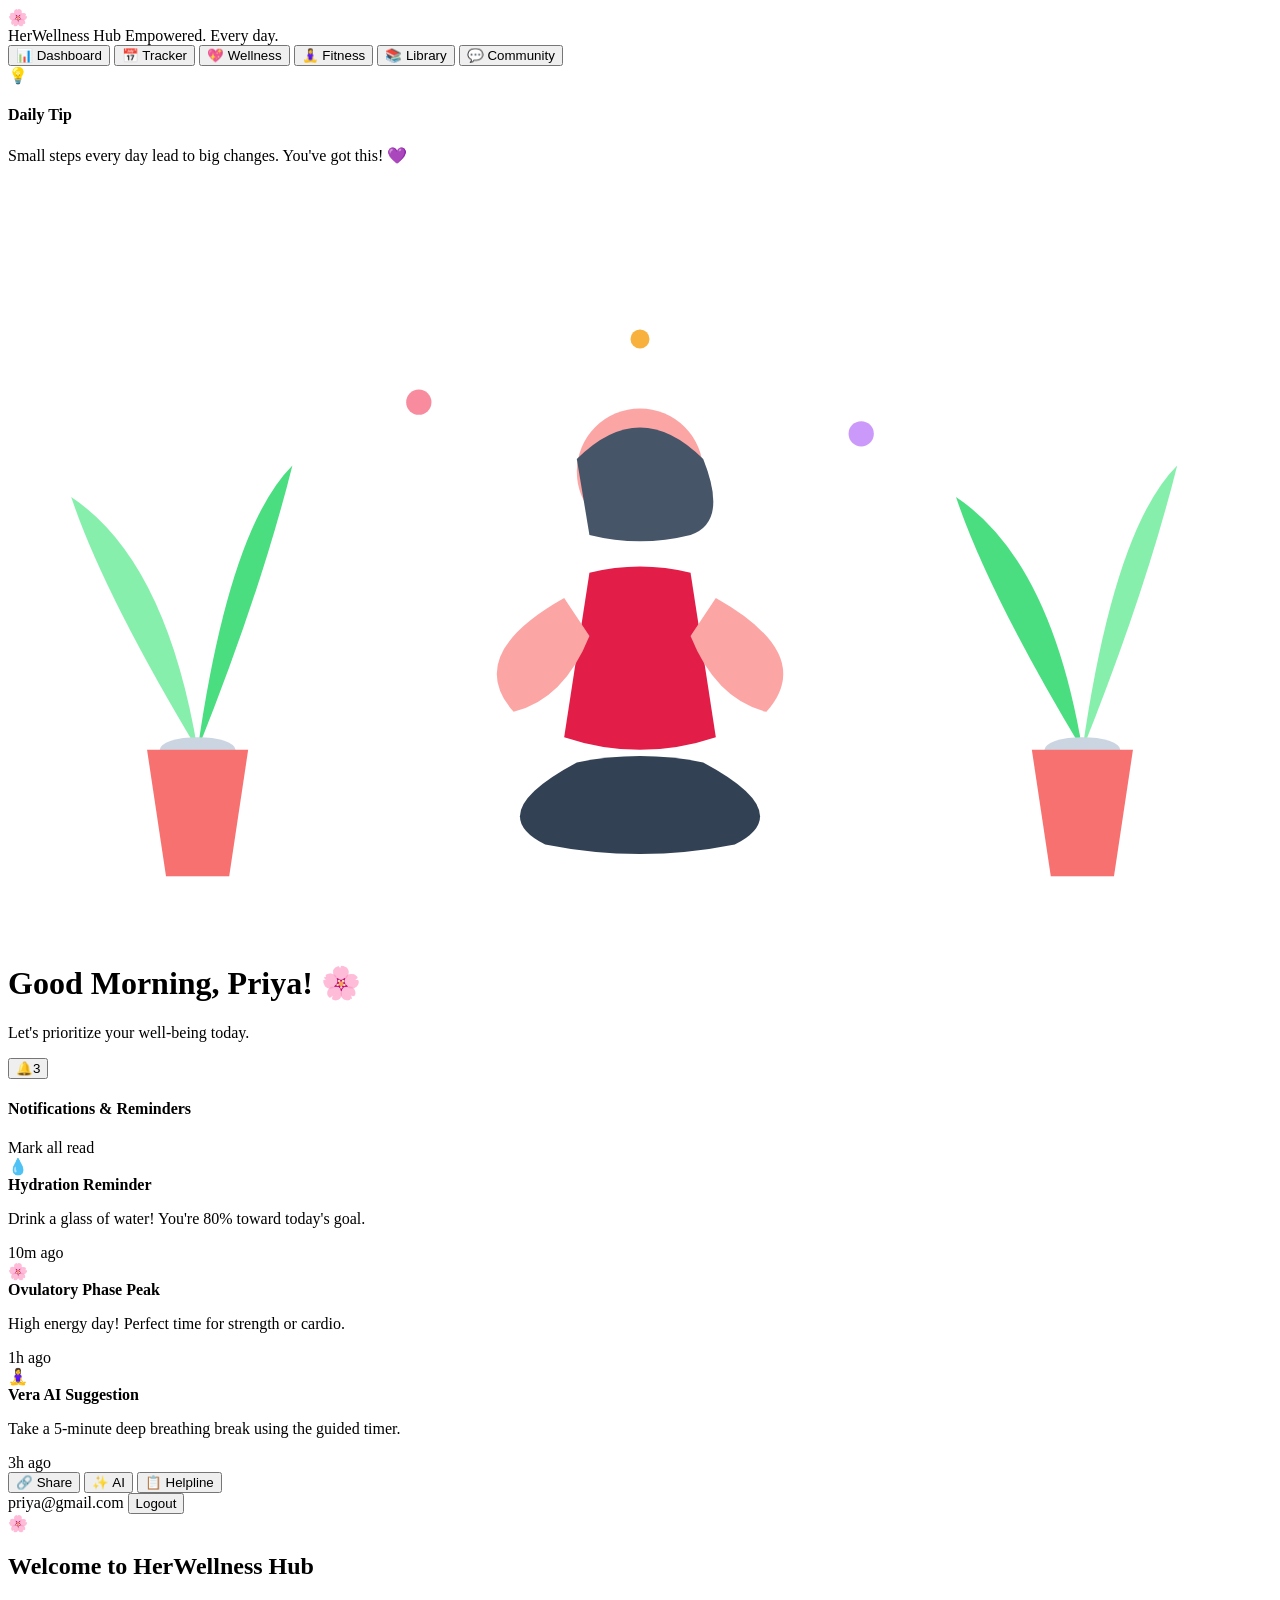
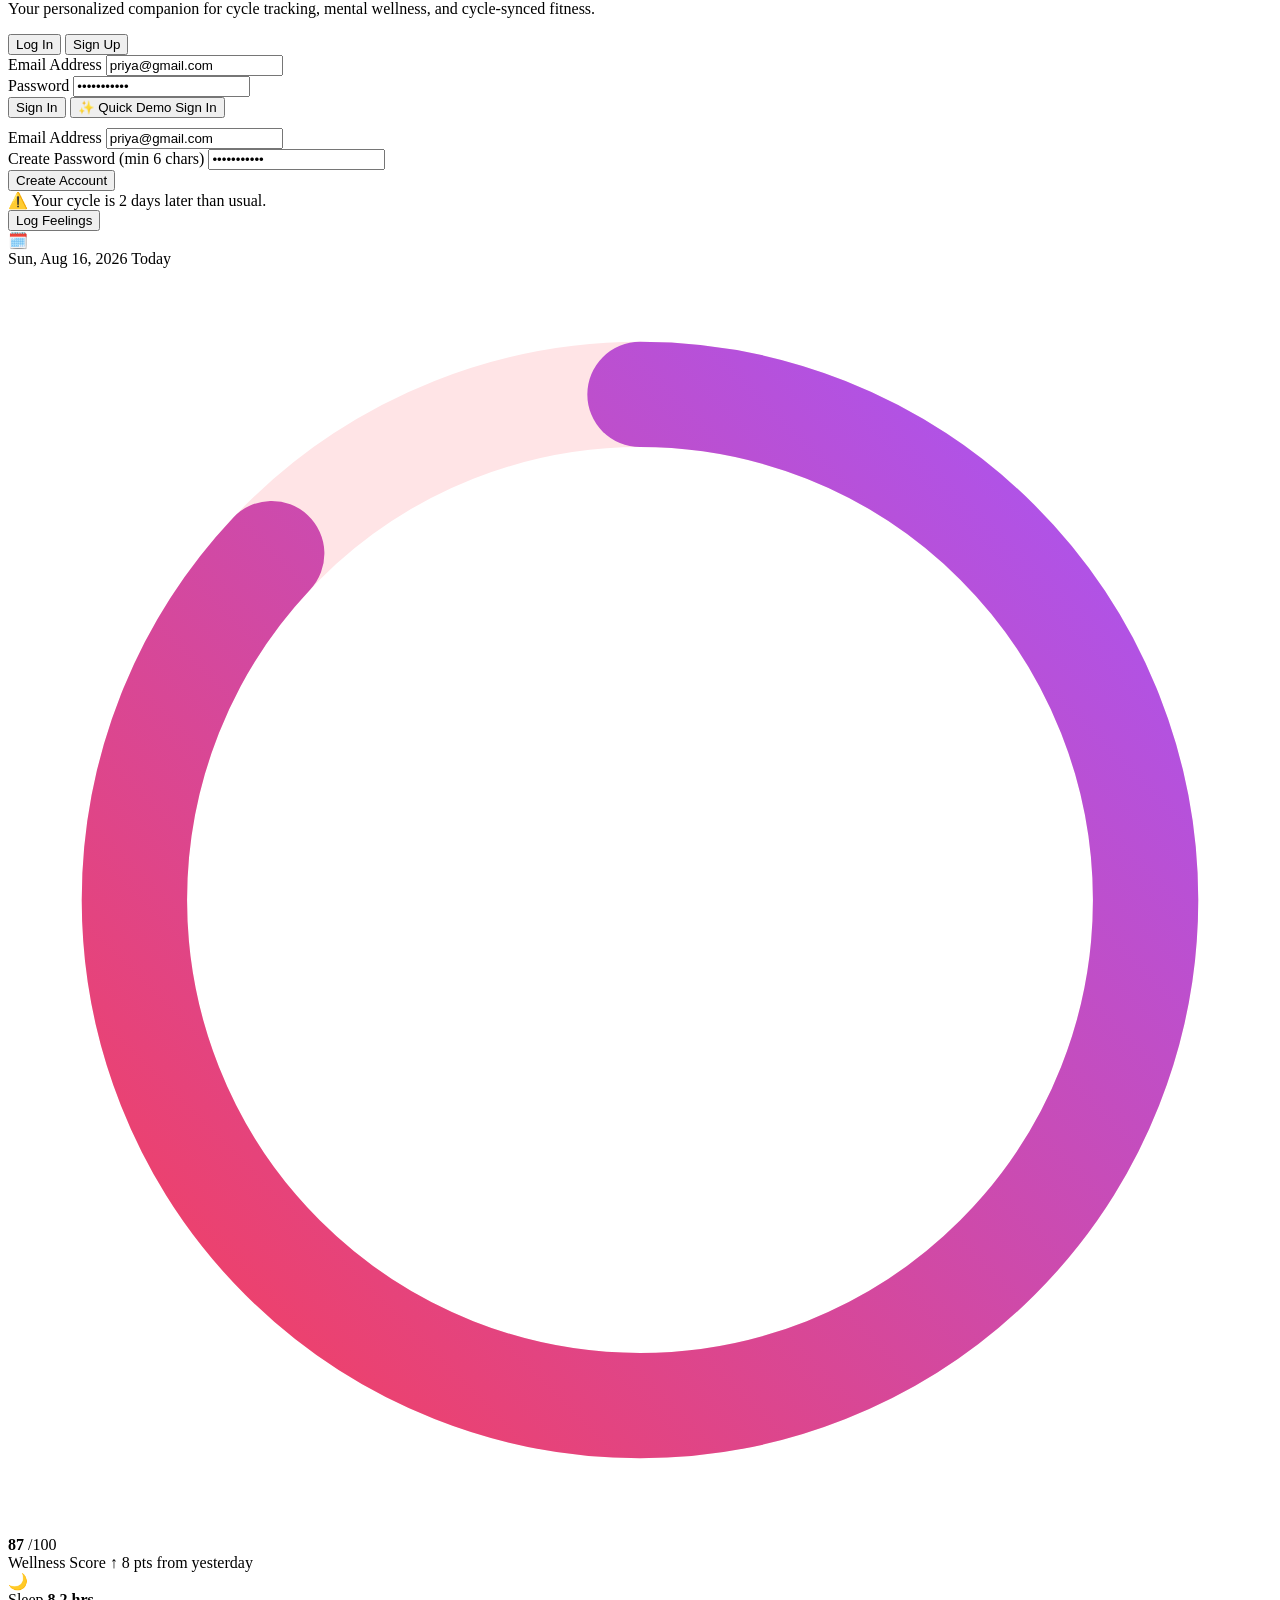
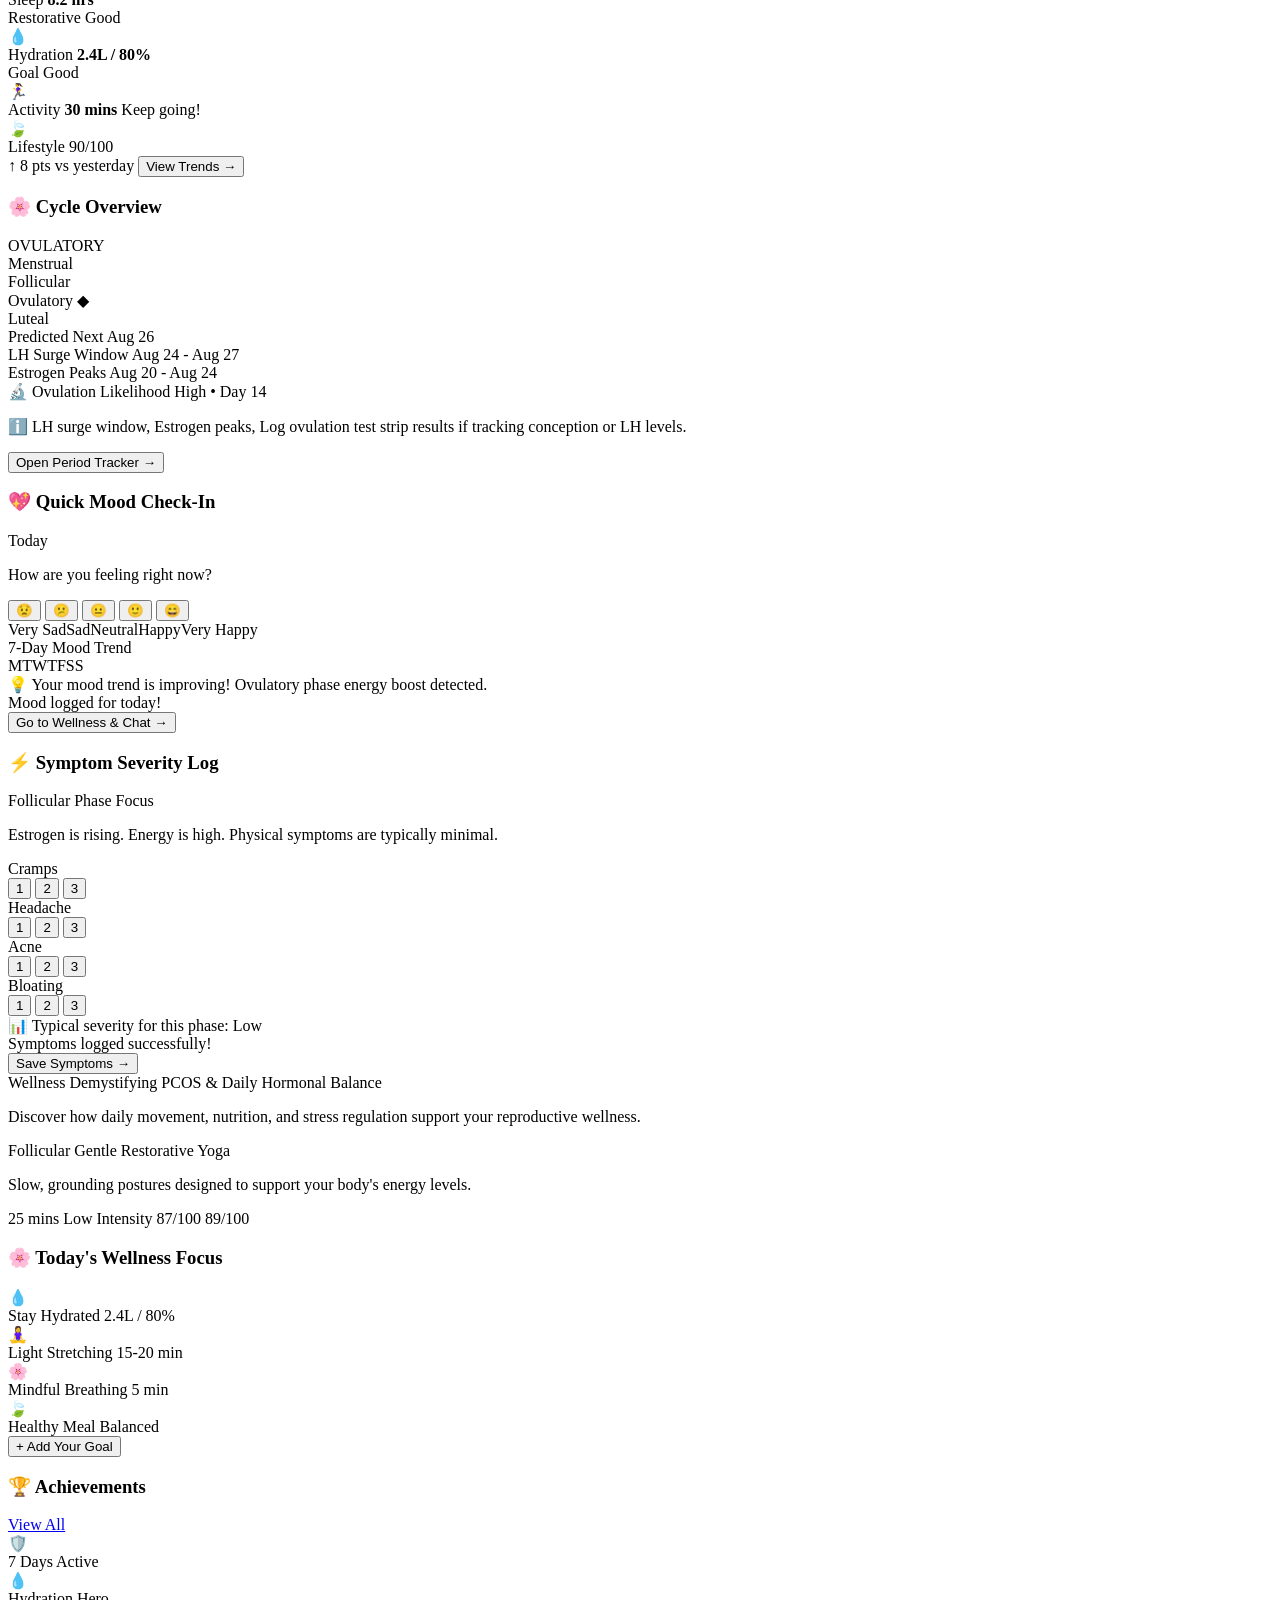
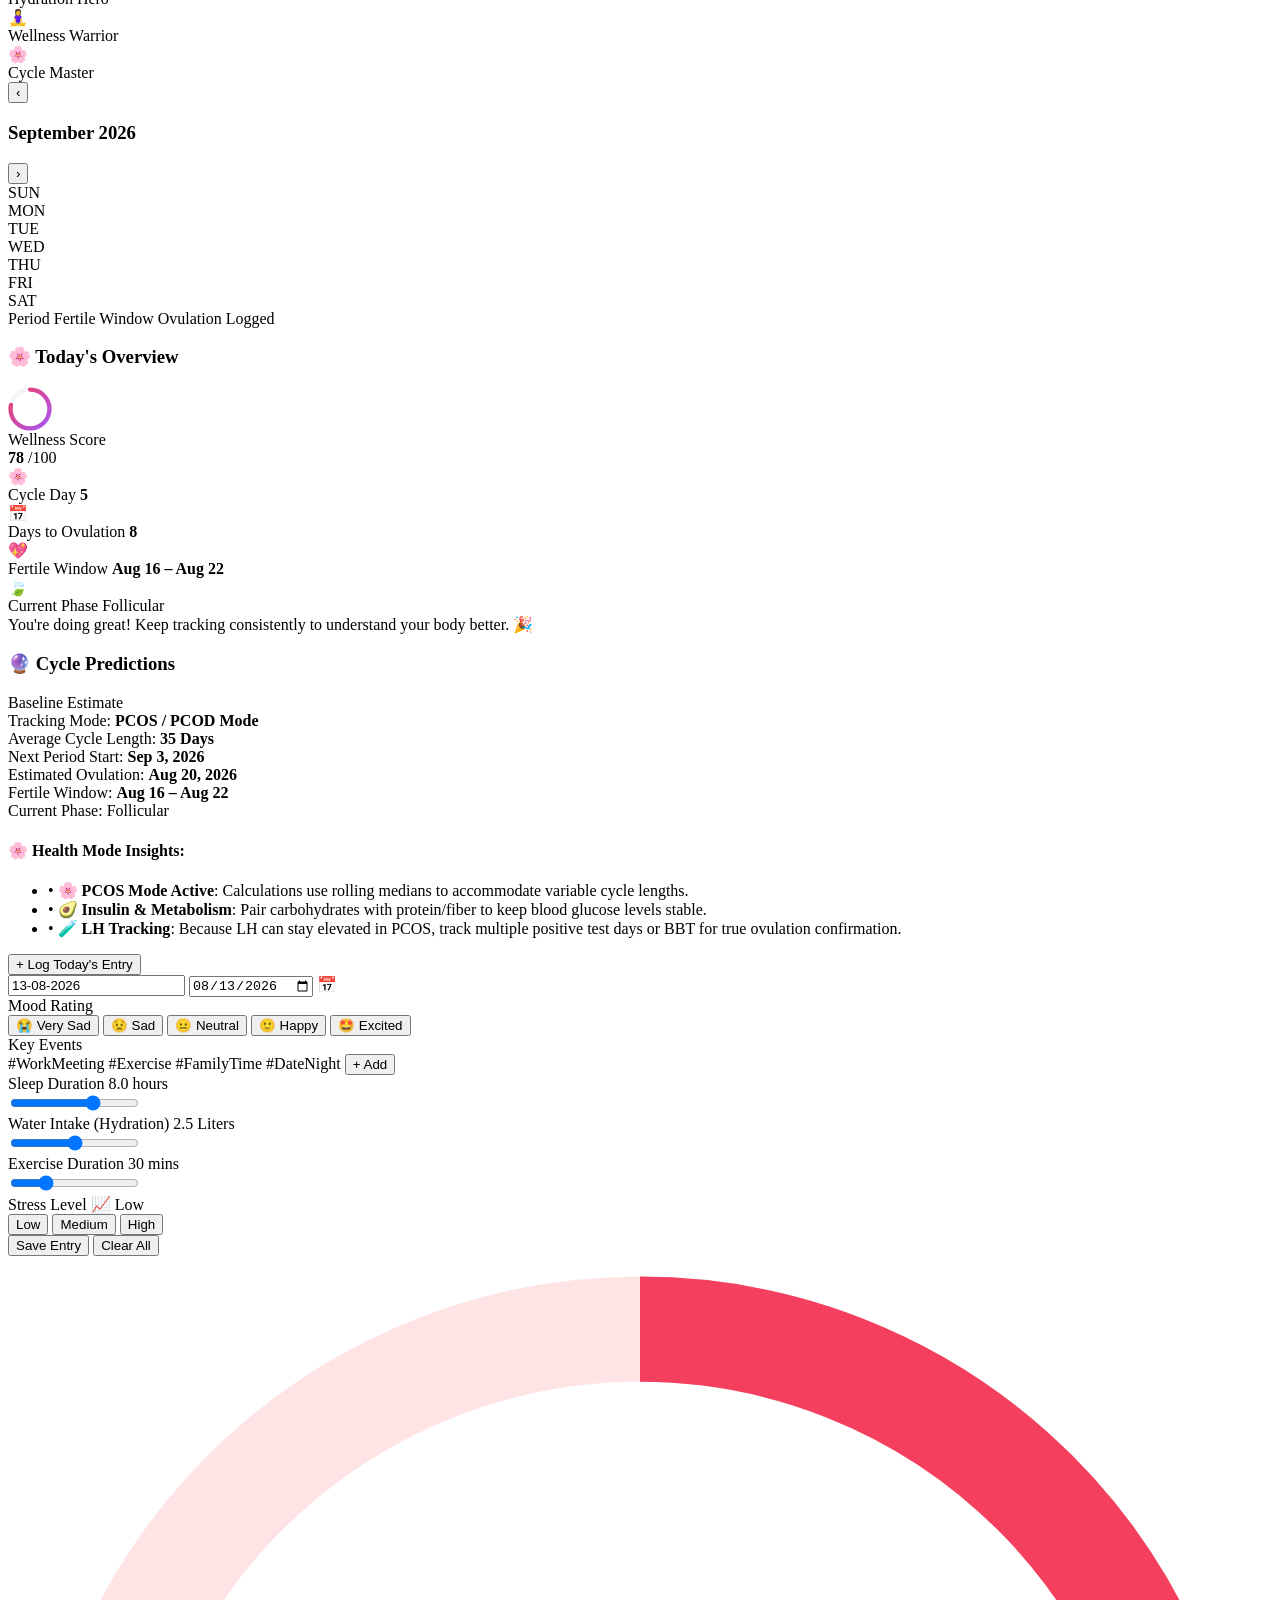
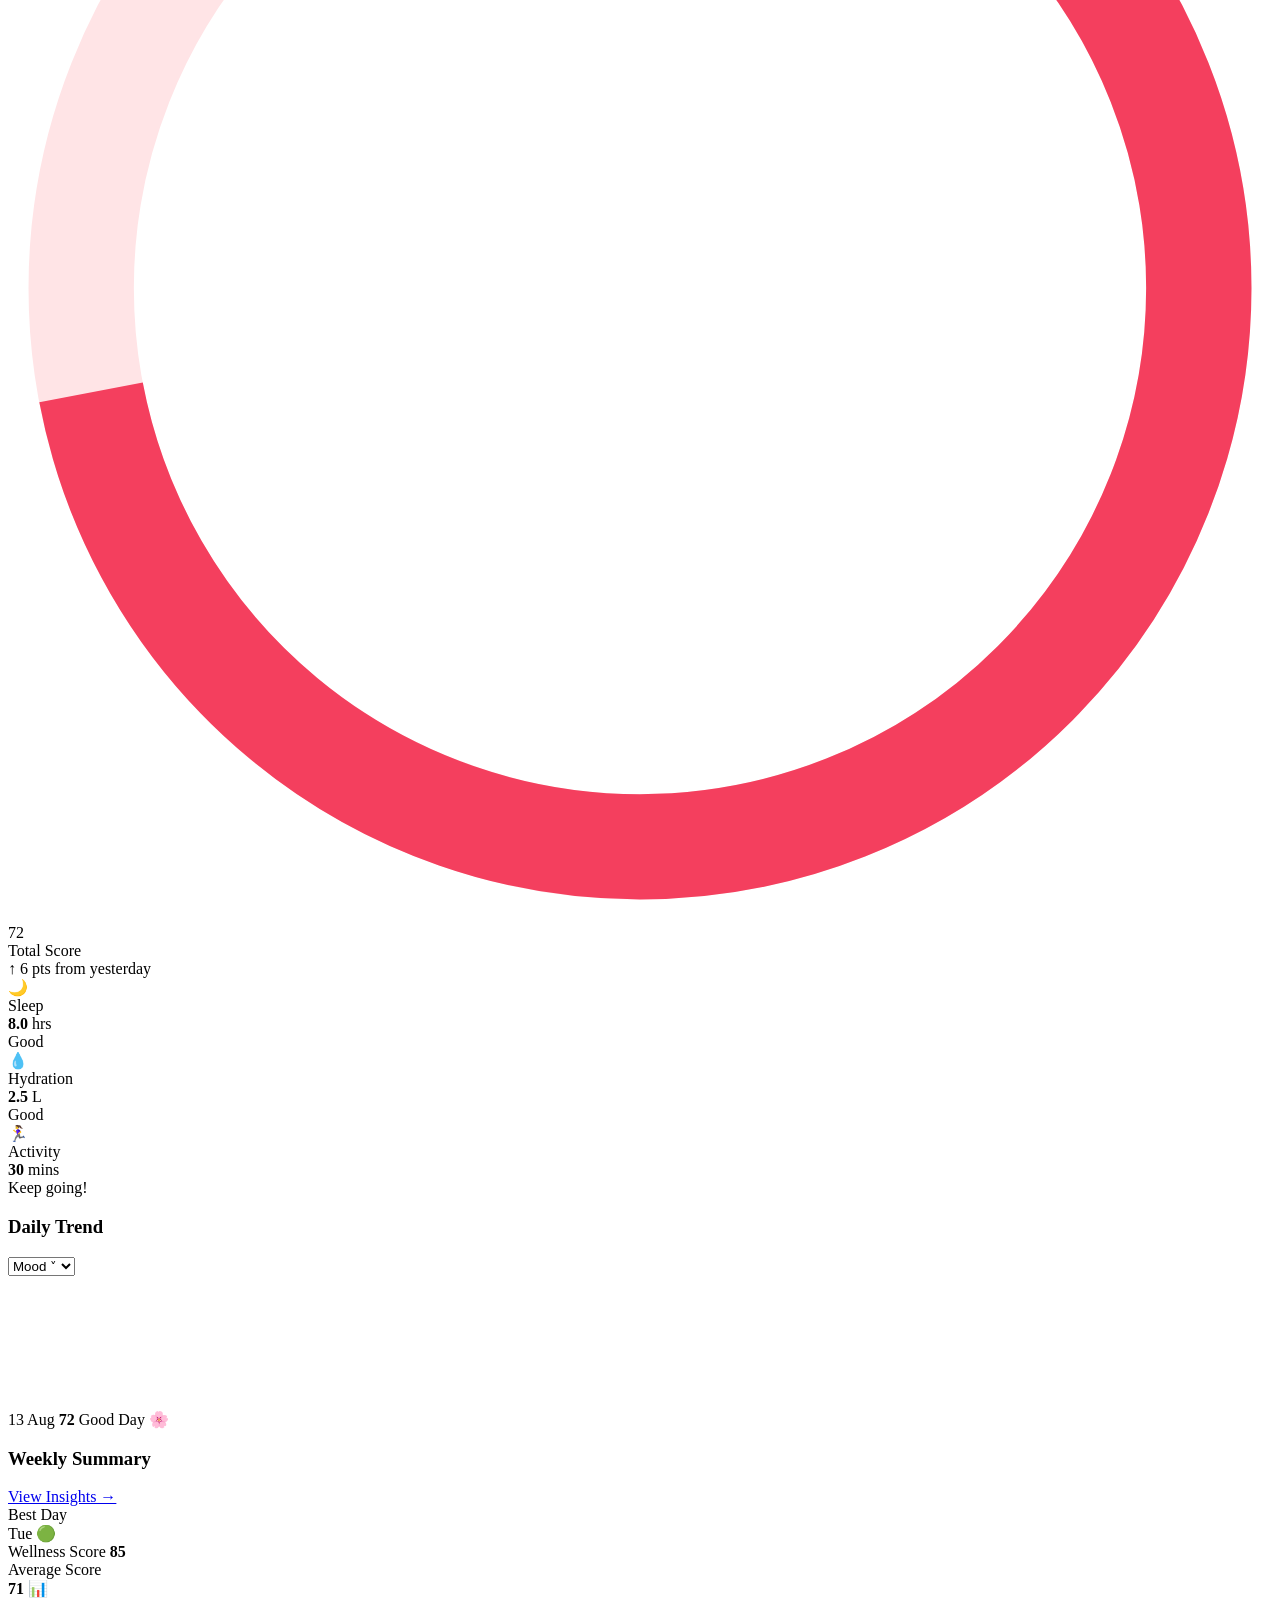
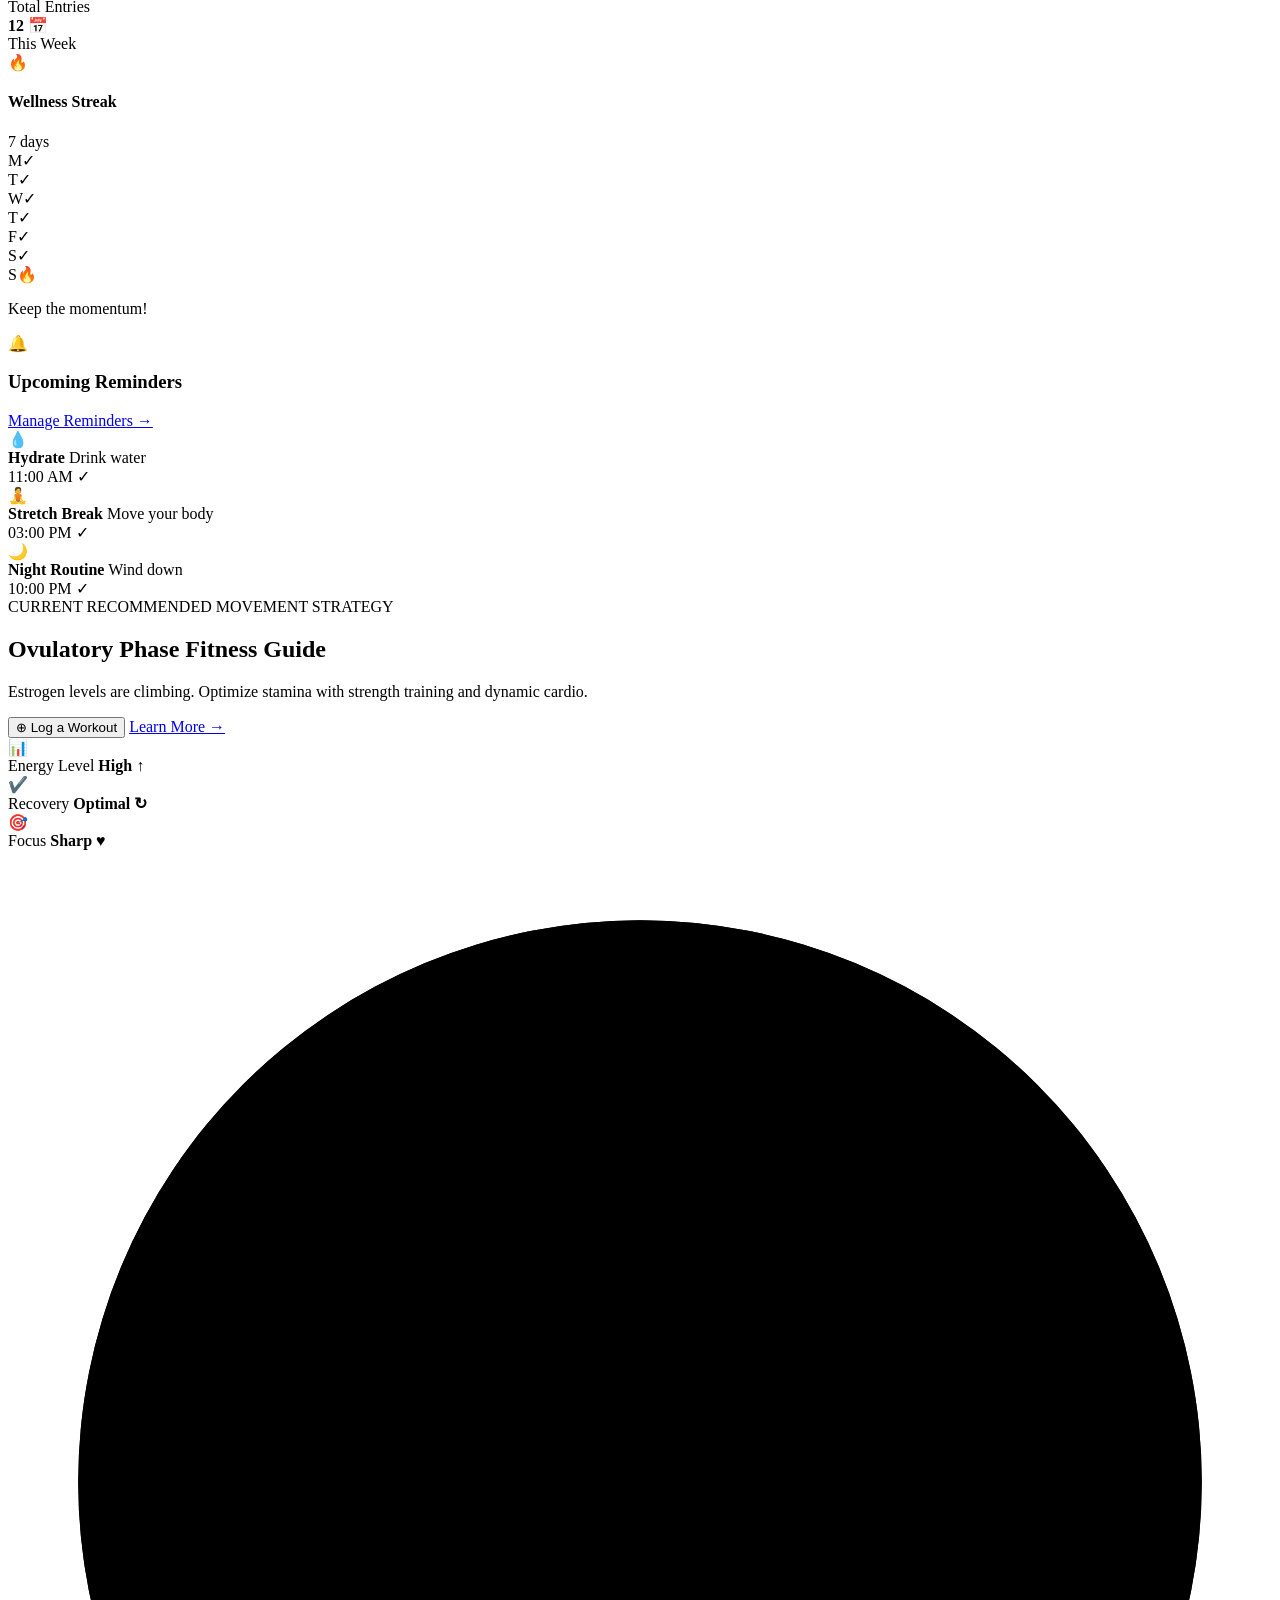
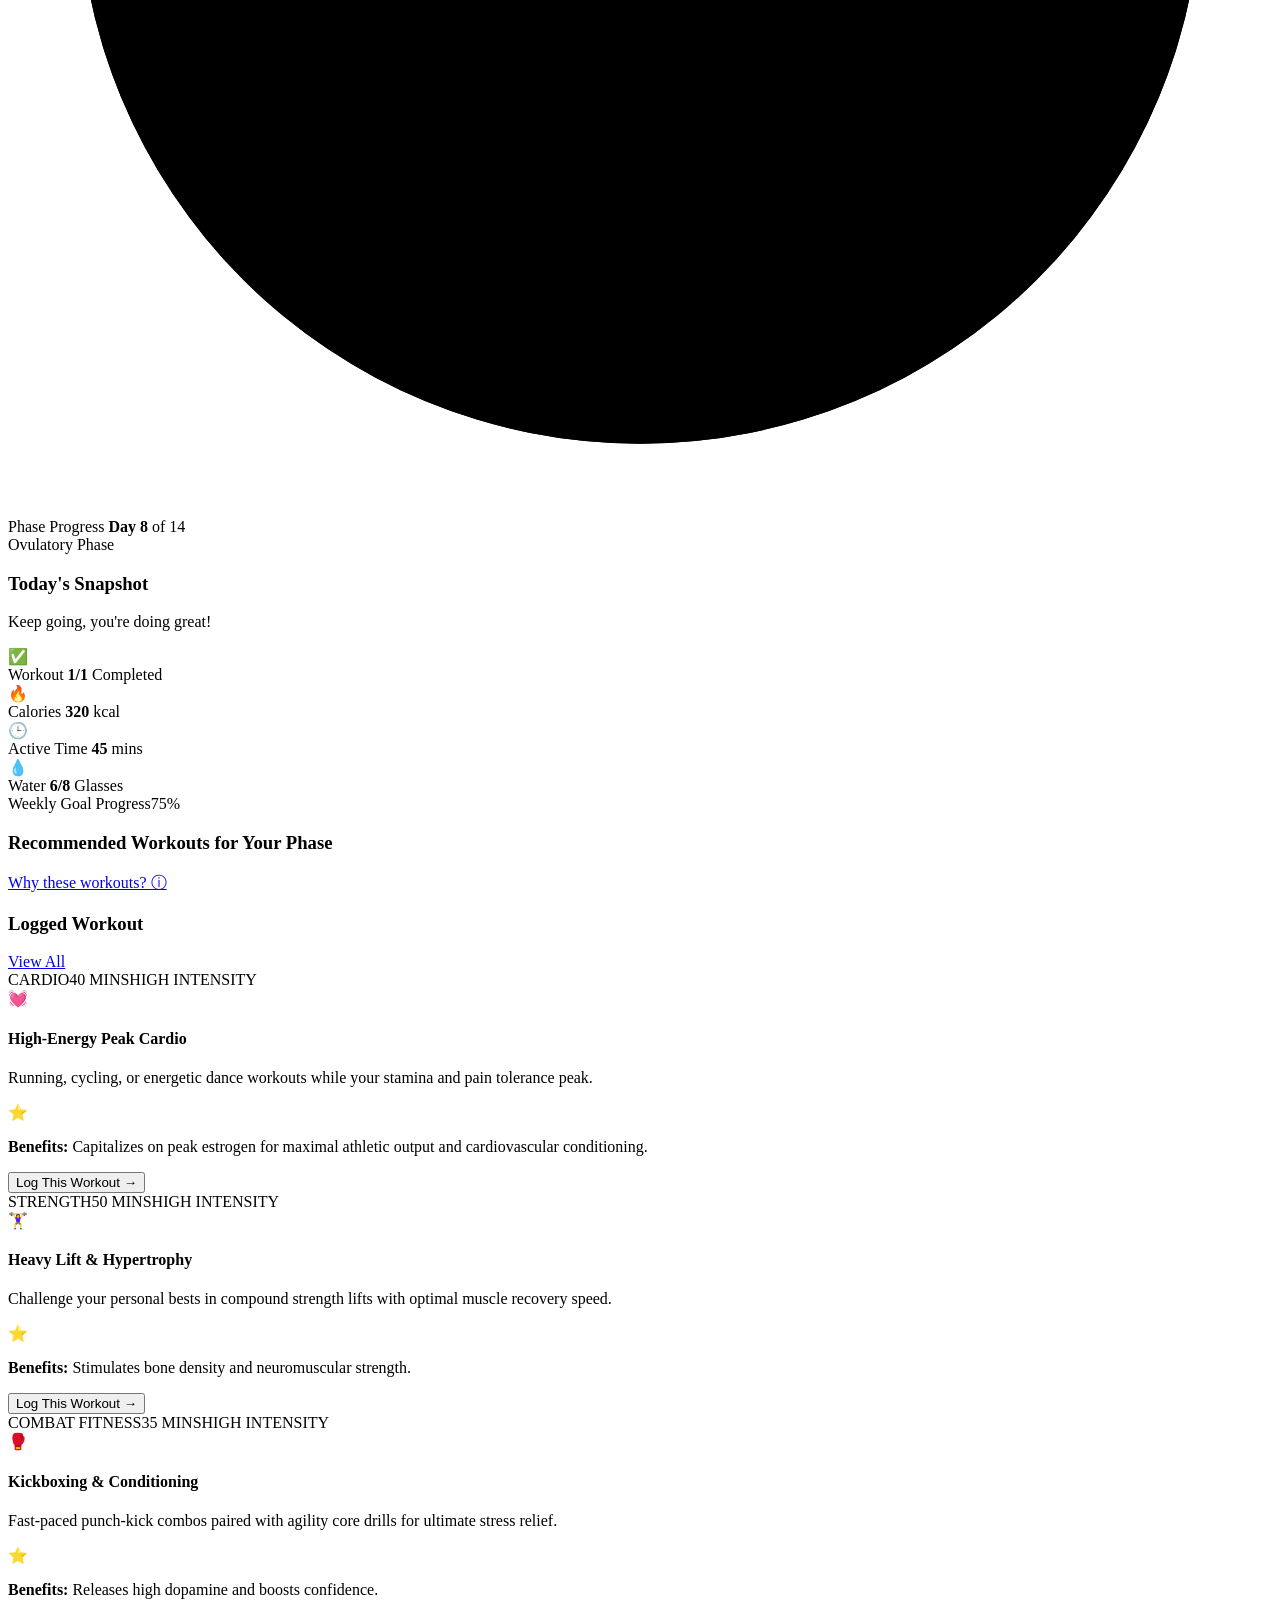
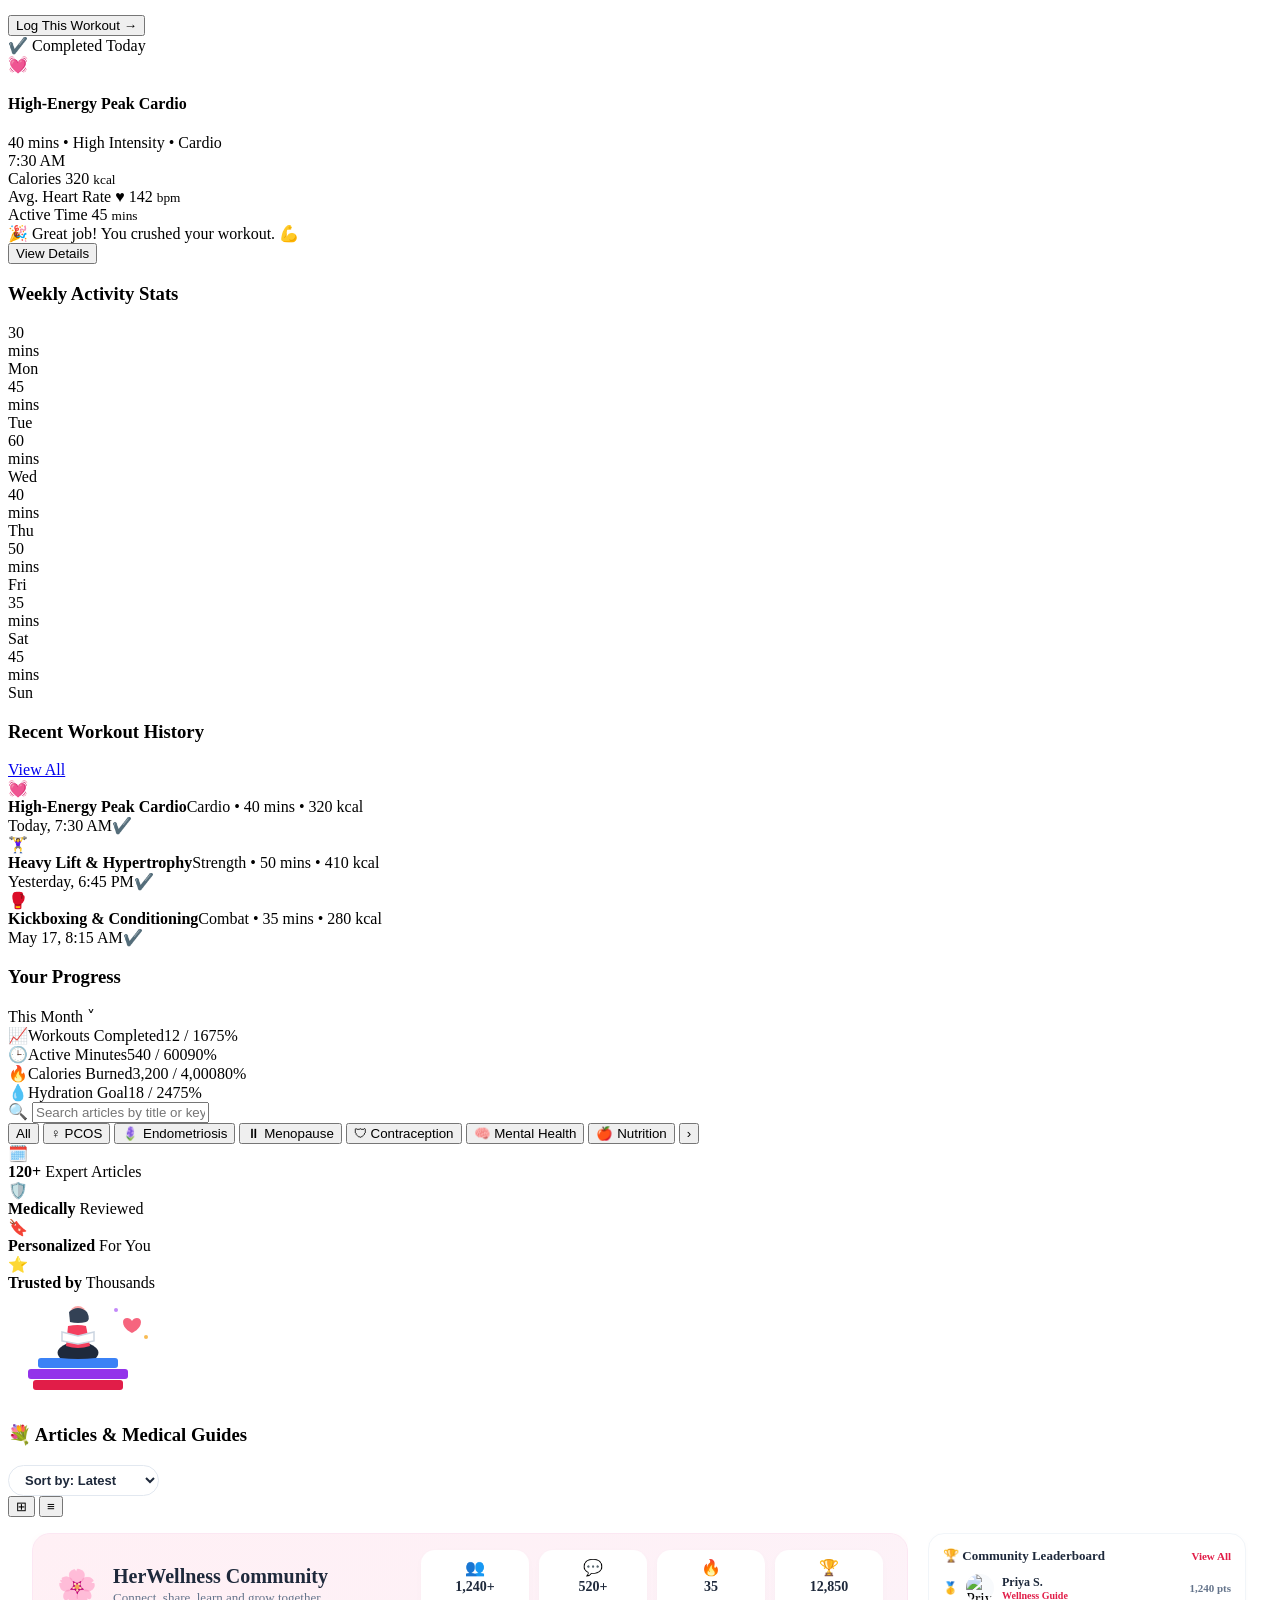
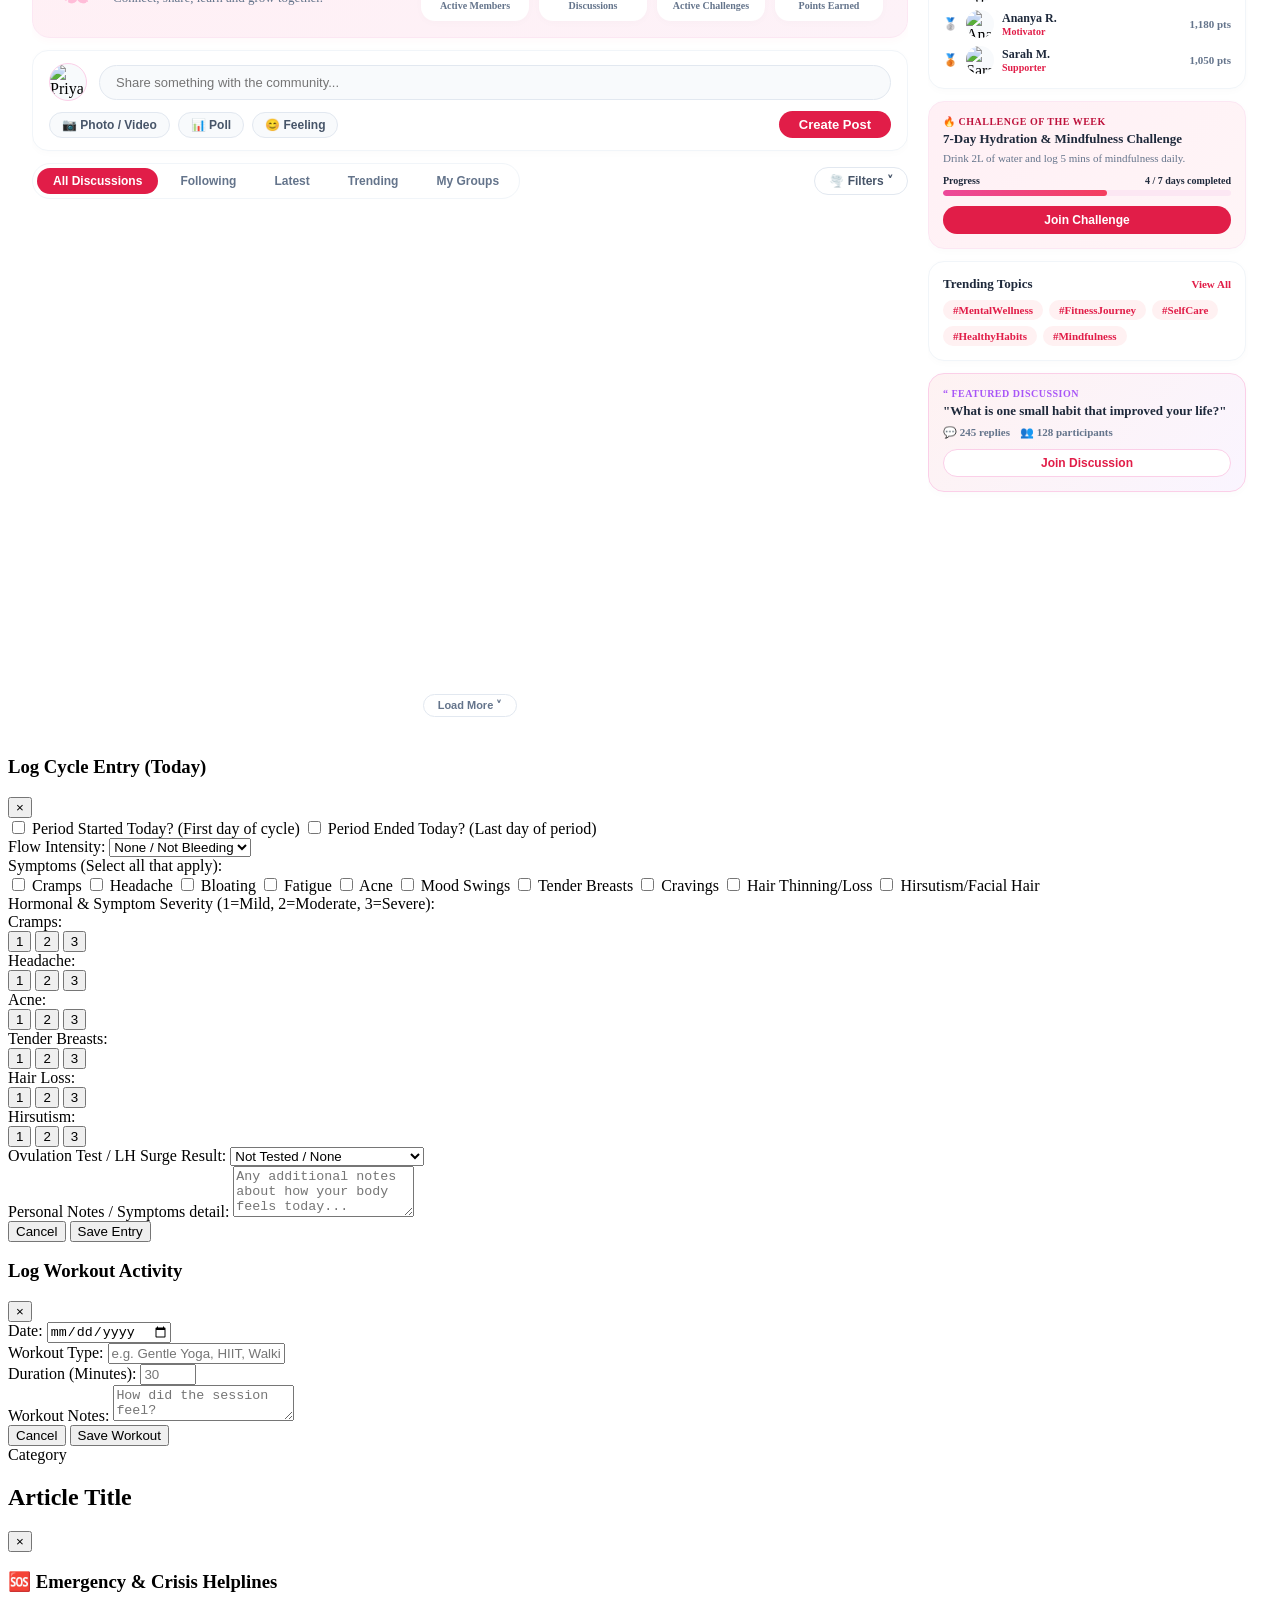
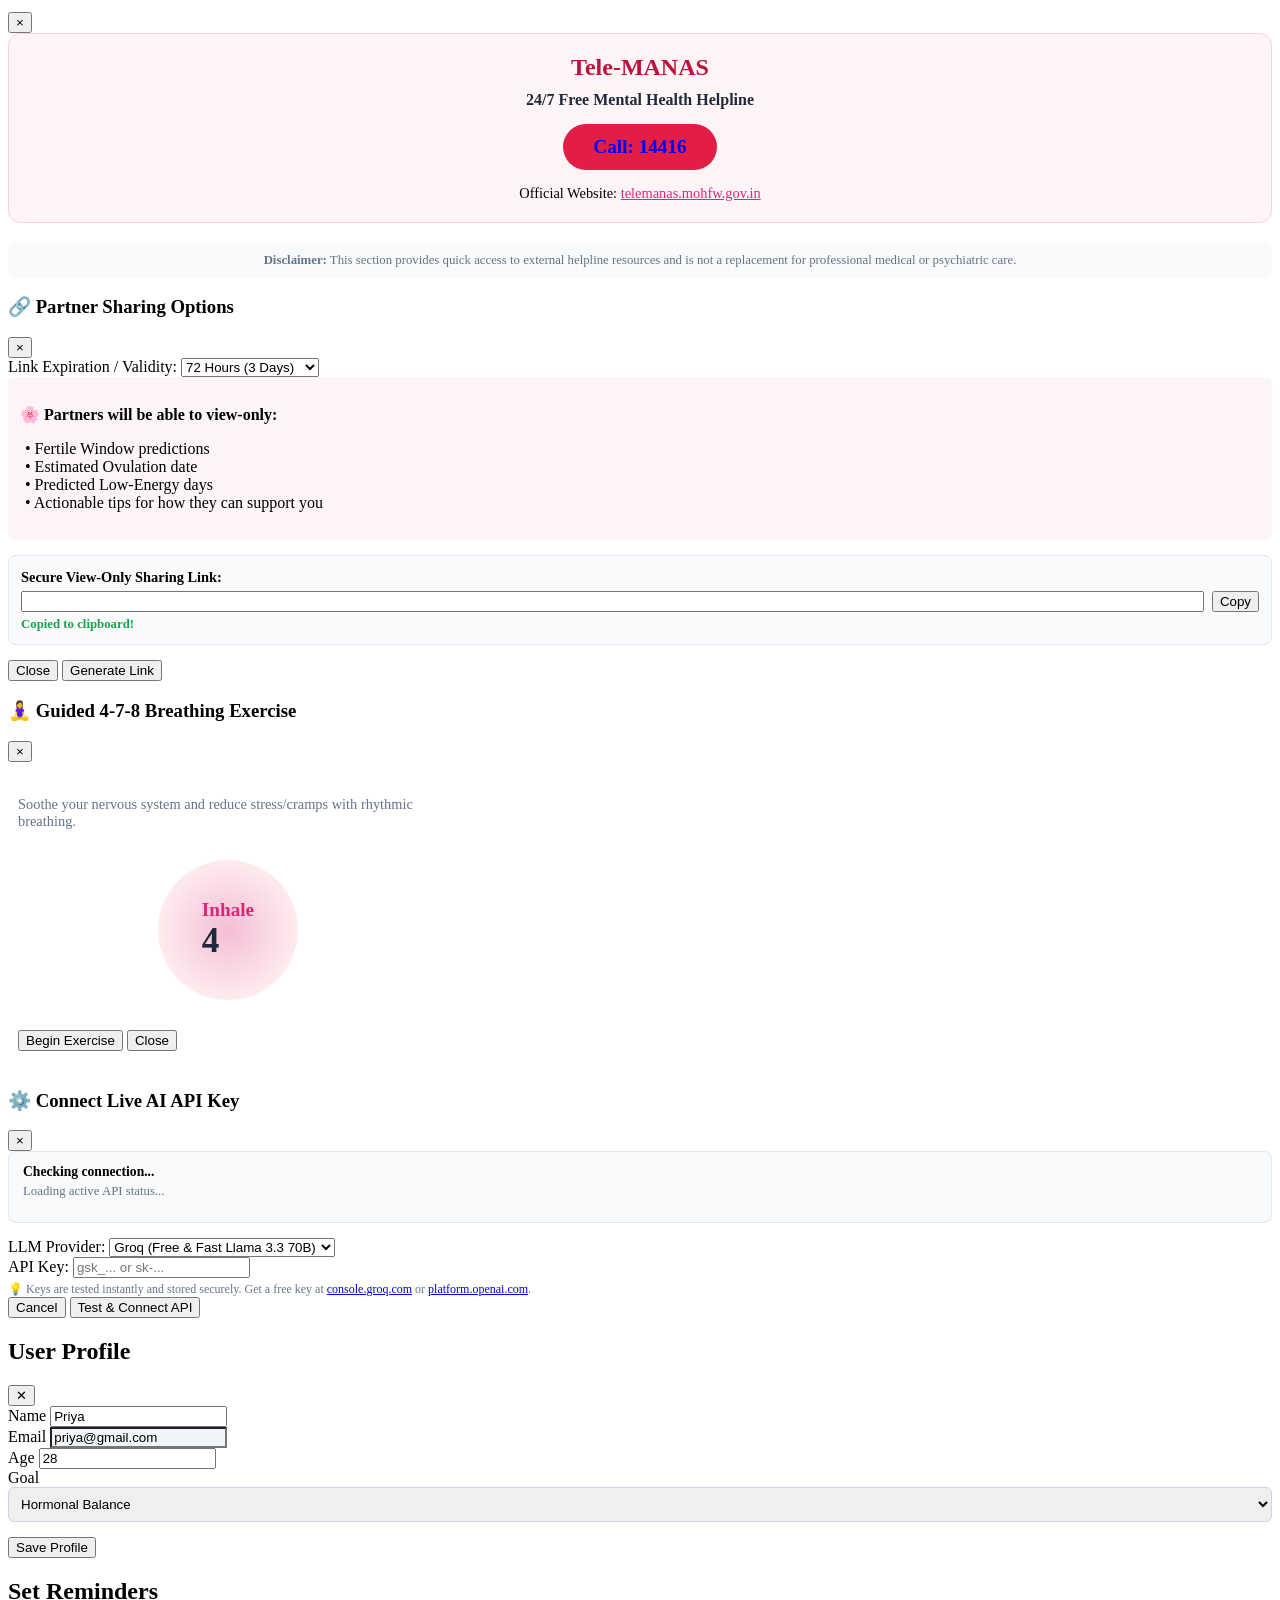
==== commit 34b58068: "ui updated" ====
--- a/backend/static/index.html
+++ b/backend/static/index.html
@@ -554,20 +554,6 @@
                                     <span class="shield-label">Cycle Master</span>
                                 </div>
                             </div>
-                        <!-- Community Summary Card -->
-                        <div class="db-card db-community-card" style="background: linear-gradient(135deg, #ffffff, #fff5f7); border: 1px solid #fbcfe8;">
-                            <div class="card-title-row">
-                                <h3>💬 HerWellness Community</h3>
-                                <a href="#" onclick="navigate('community'); return false;" class="view-all-link" style="color: #db2777; font-weight: 700;">Explore Community →</a>
-                            </div>
-                            <p style="color: #475569; font-size: 13px; margin: 4px 0 12px;">Join 2,480+ women sharing wellness journeys.</p>
-                            <div style="display: flex; gap: 12px; align-items: center; background: white; padding: 10px 14px; border-radius: 12px; border: 1px solid #f1f5f9;">
-                                <span style="font-size: 18px;">🔥</span>
-                                <div style="flex: 1;">
-                                    <strong style="font-size: 13px; color: #1e293b; display: block;">"What helps you stay consistent with workouts?"</strong>
-                                    <span style="font-size: 11px; color: #64748b;">45 replies • 12 new posts today</span>
-                                </div>
-                            </div>
                         </div>
 
                     </div><!-- /db-bottom-row -->
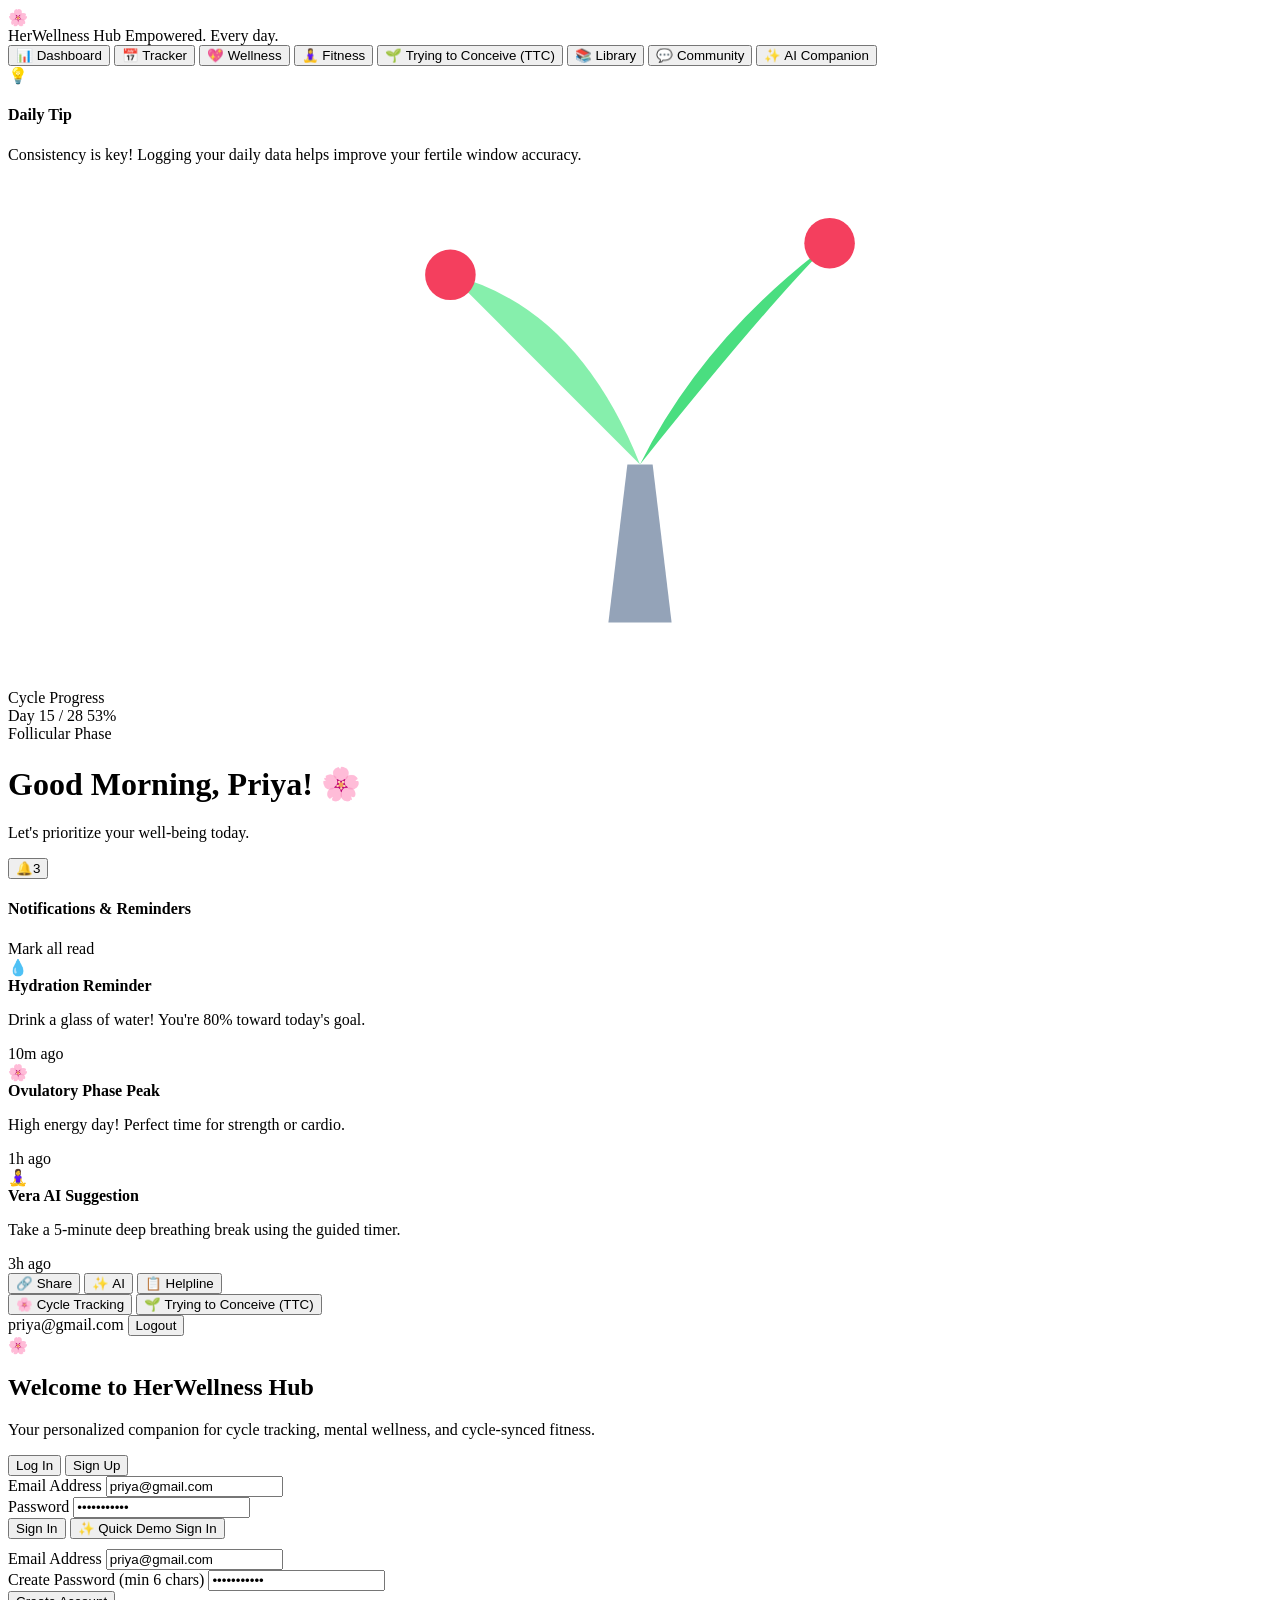
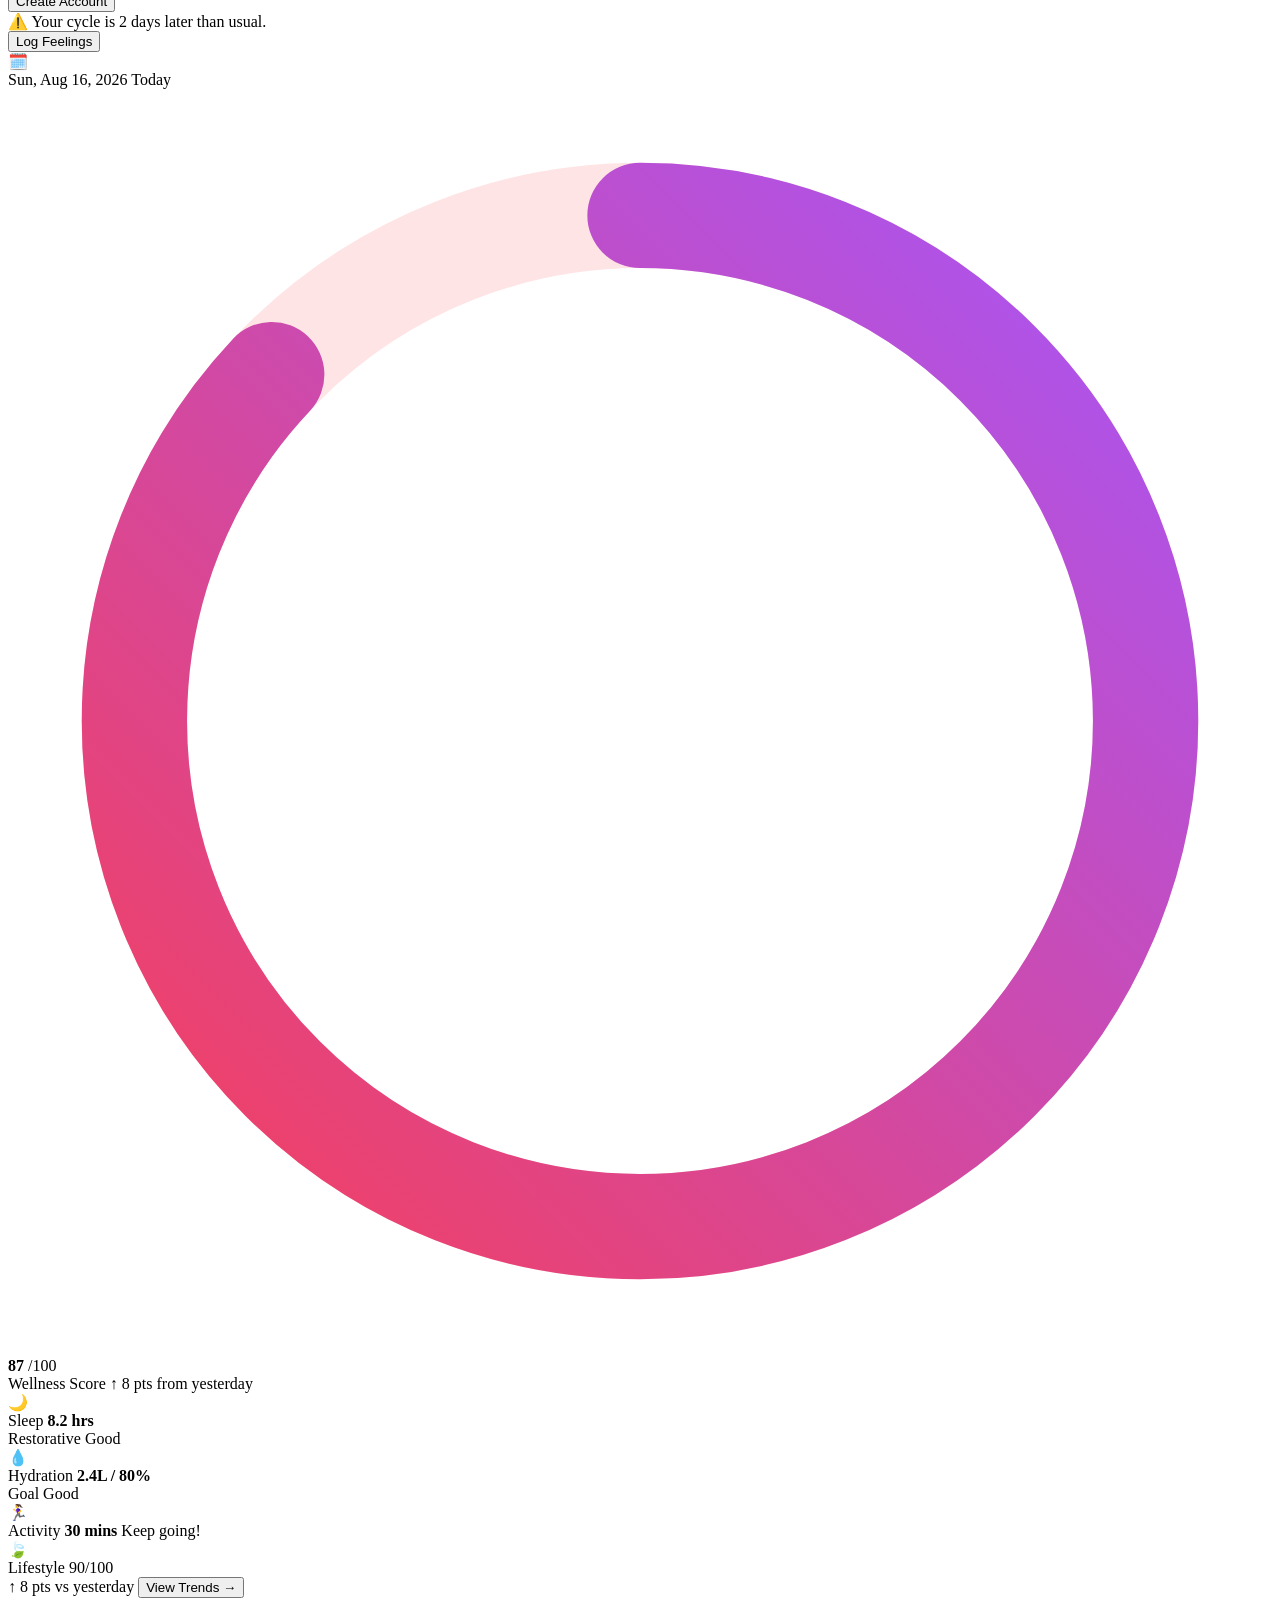
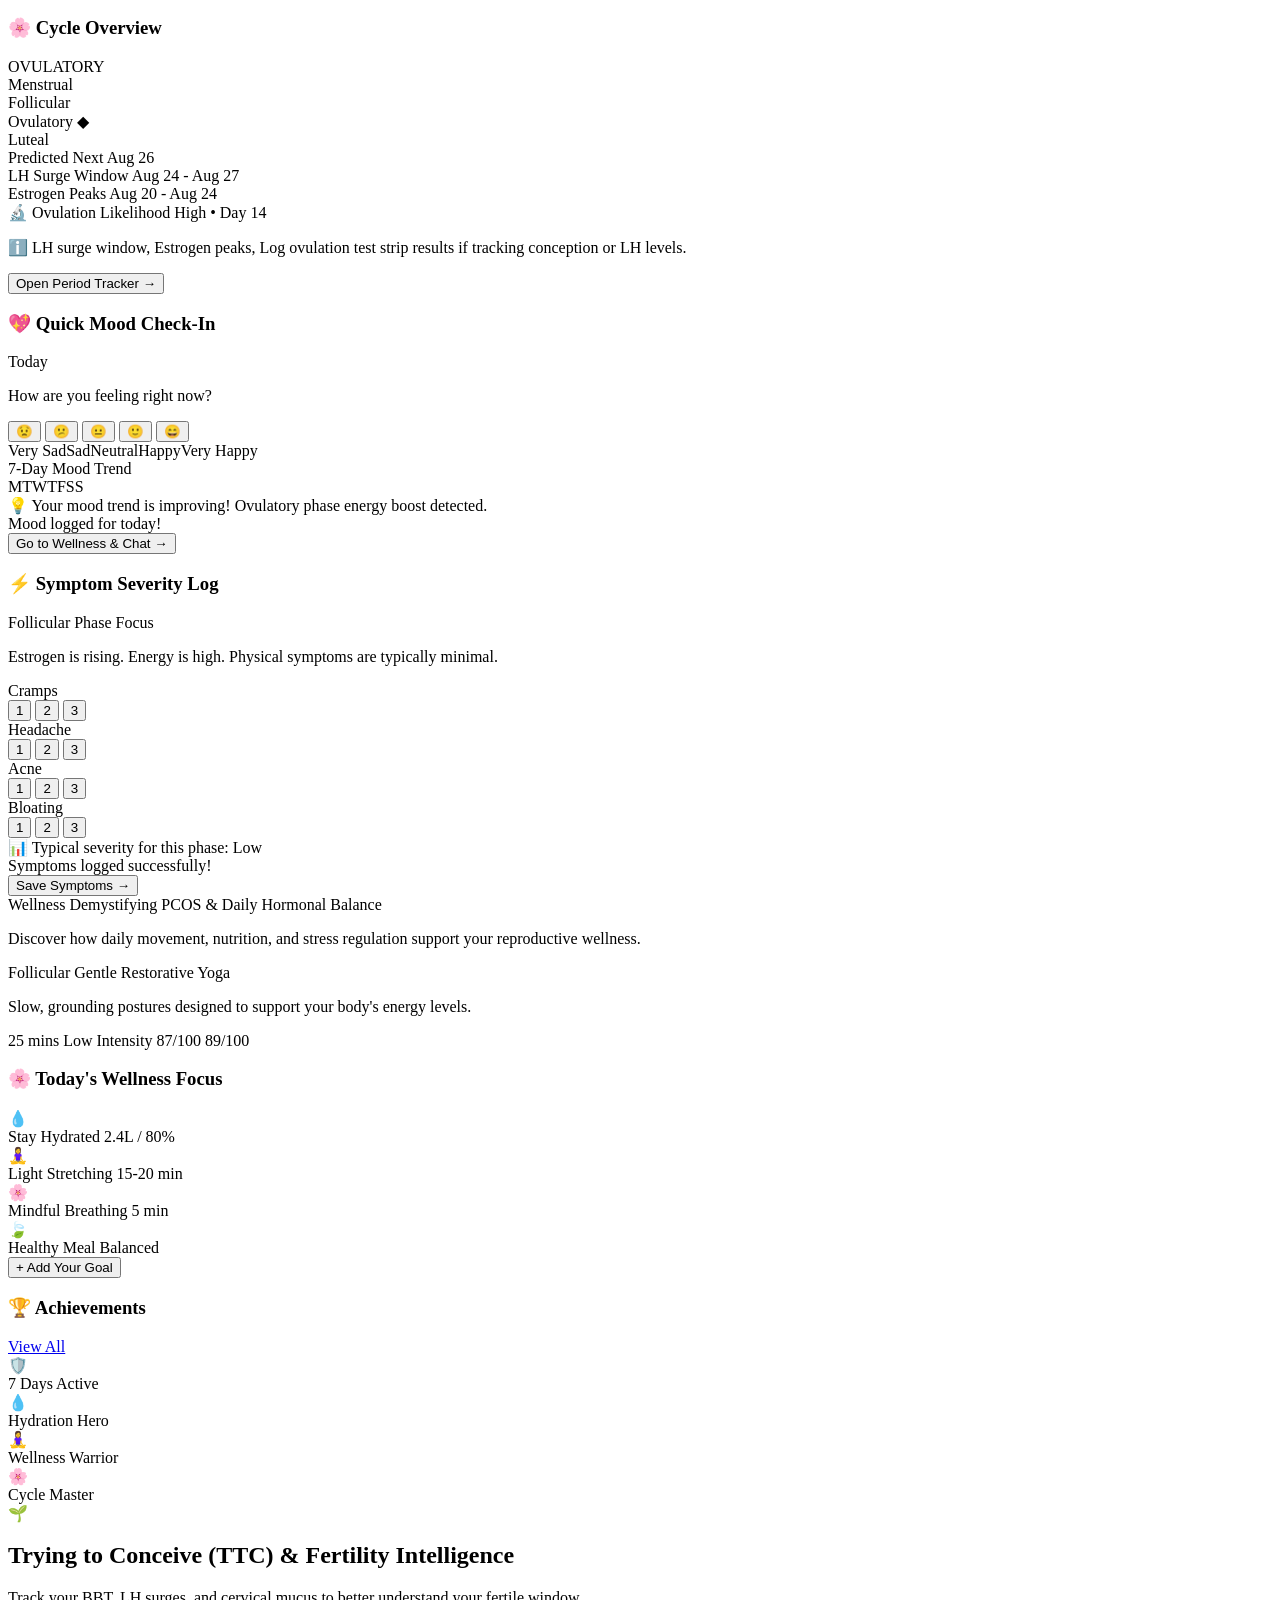
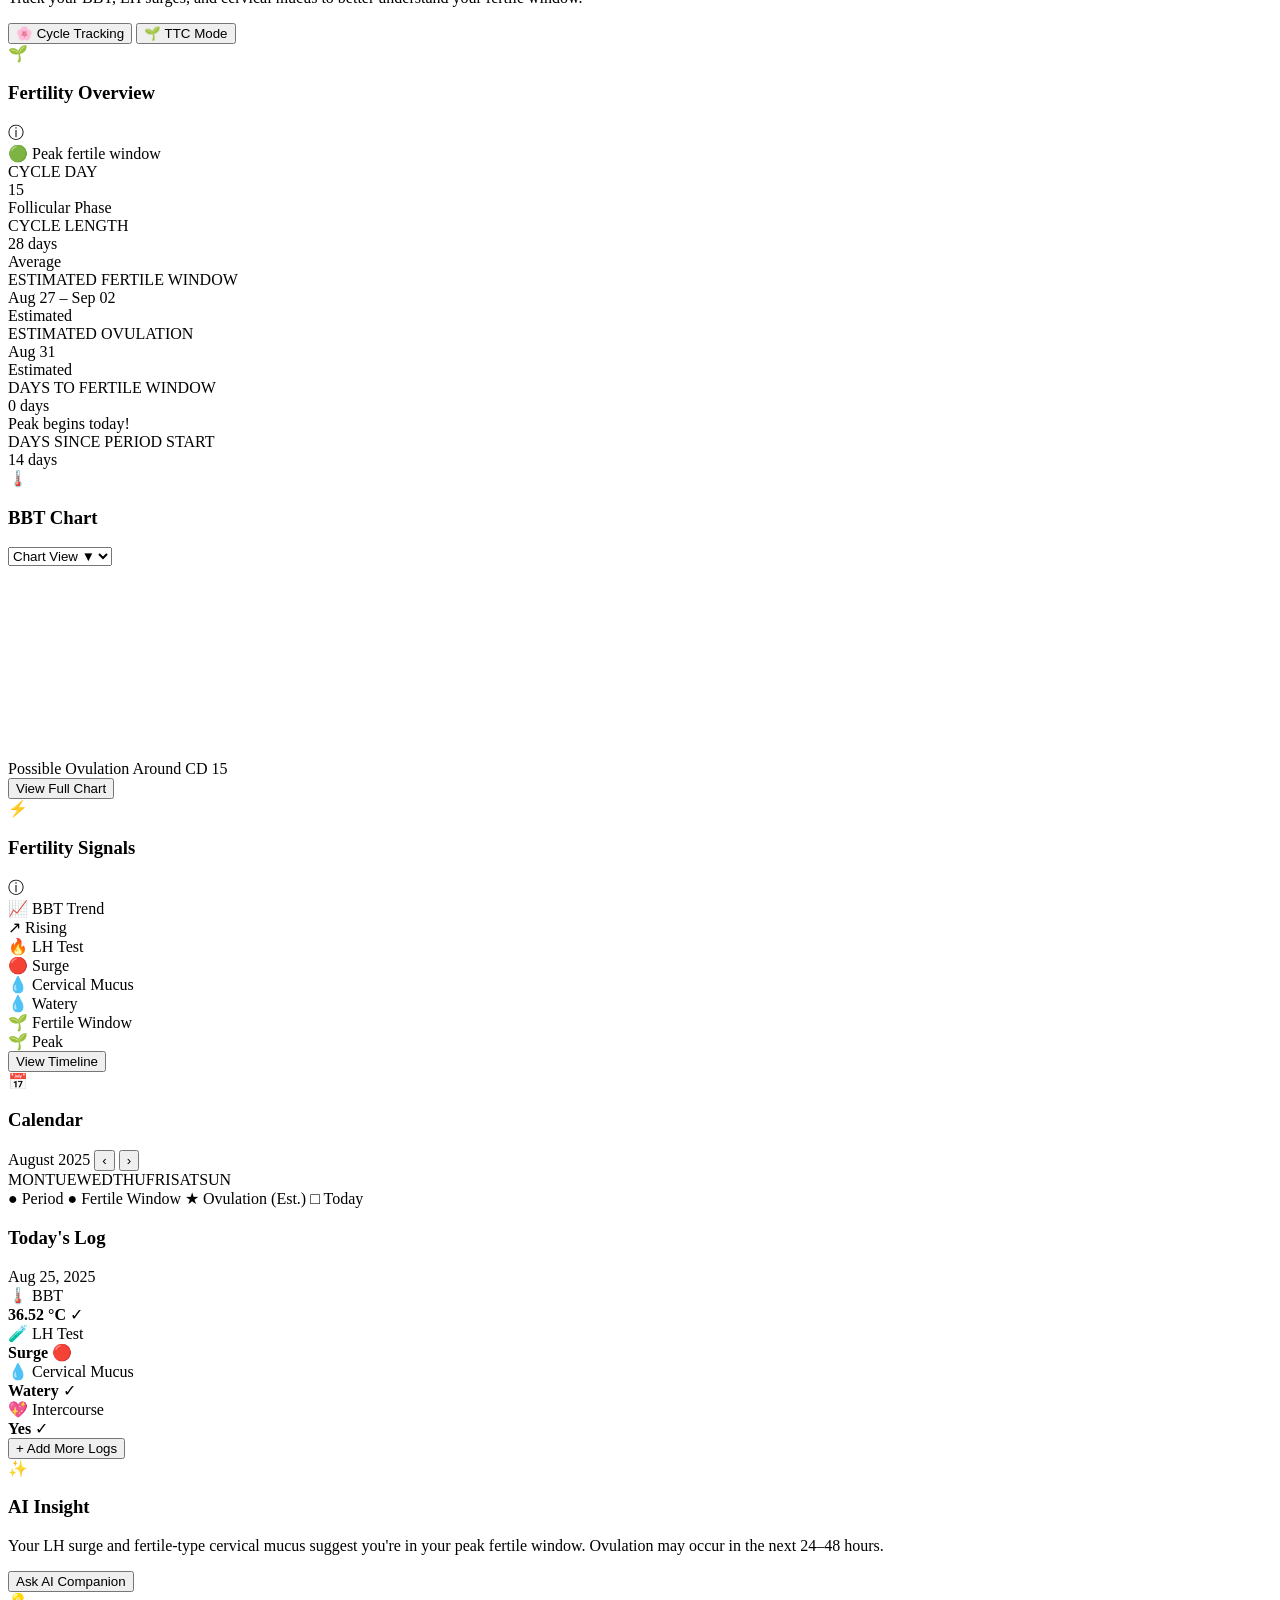
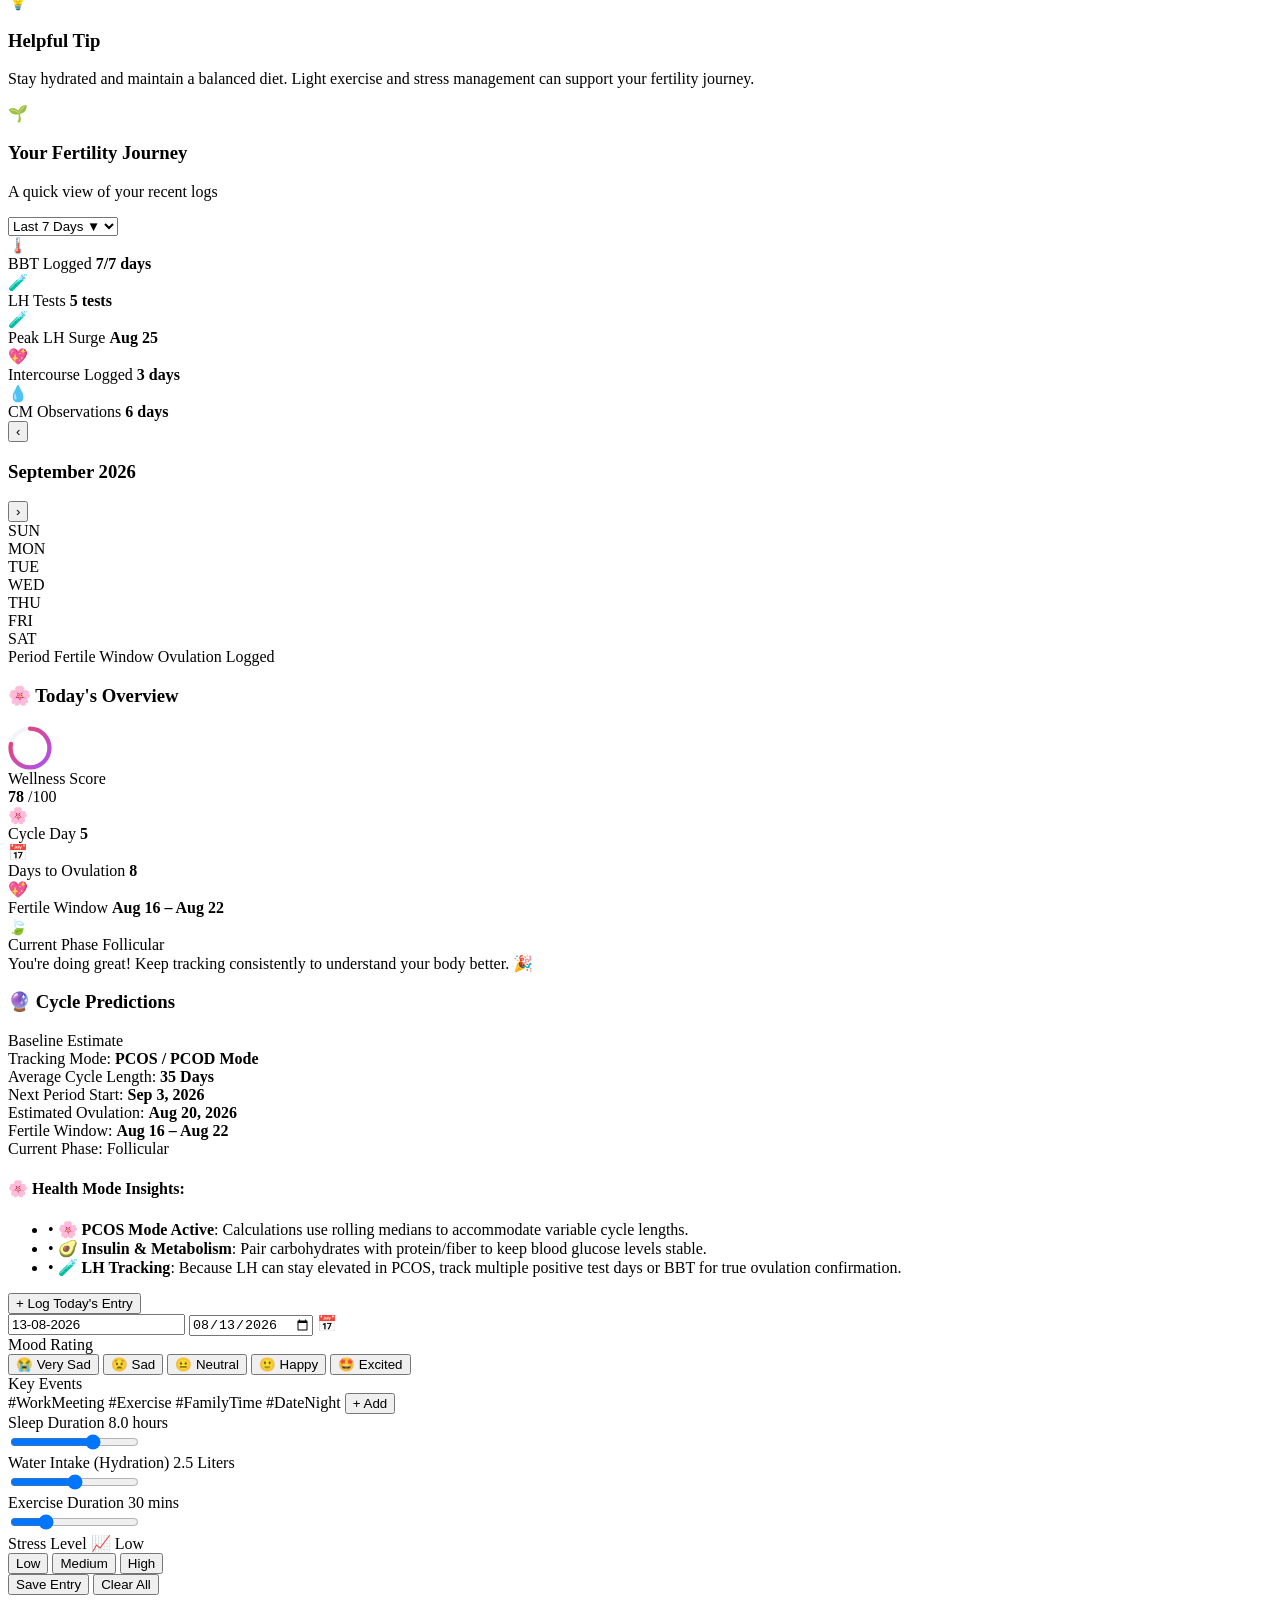
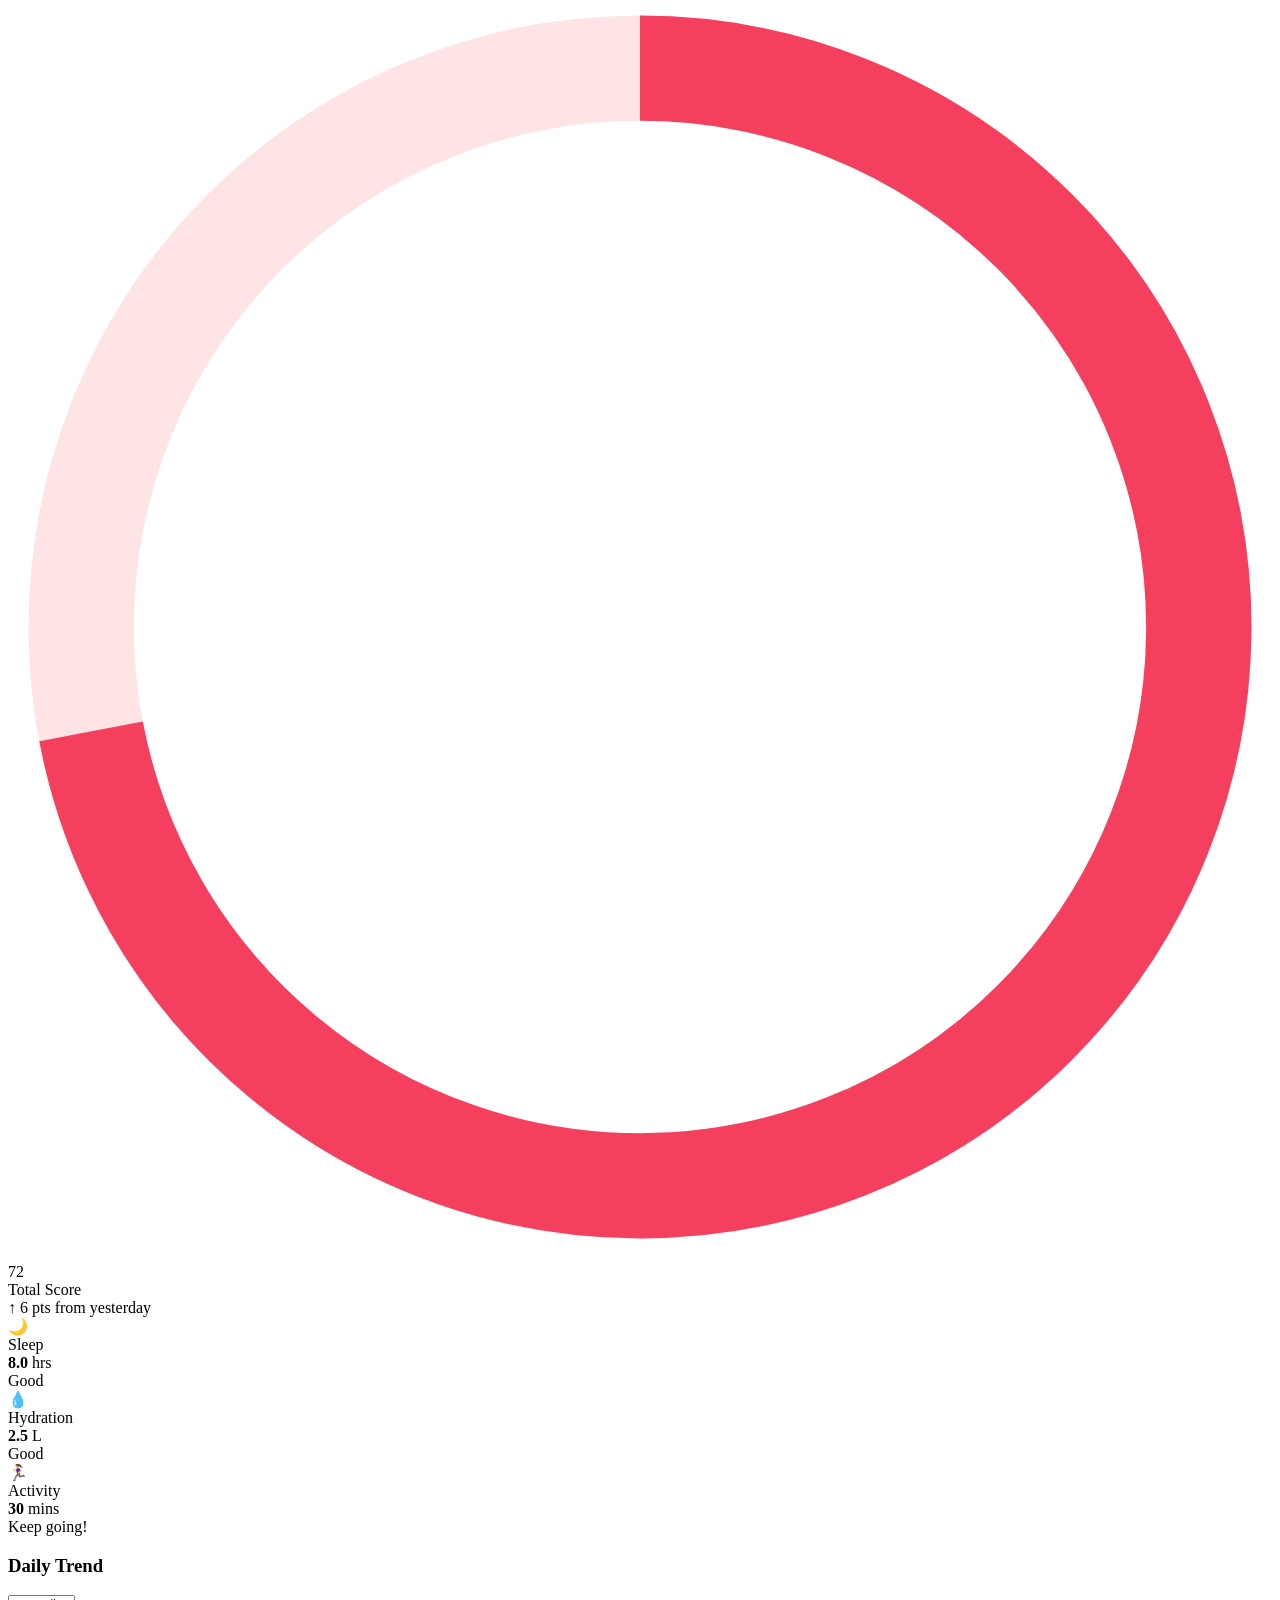
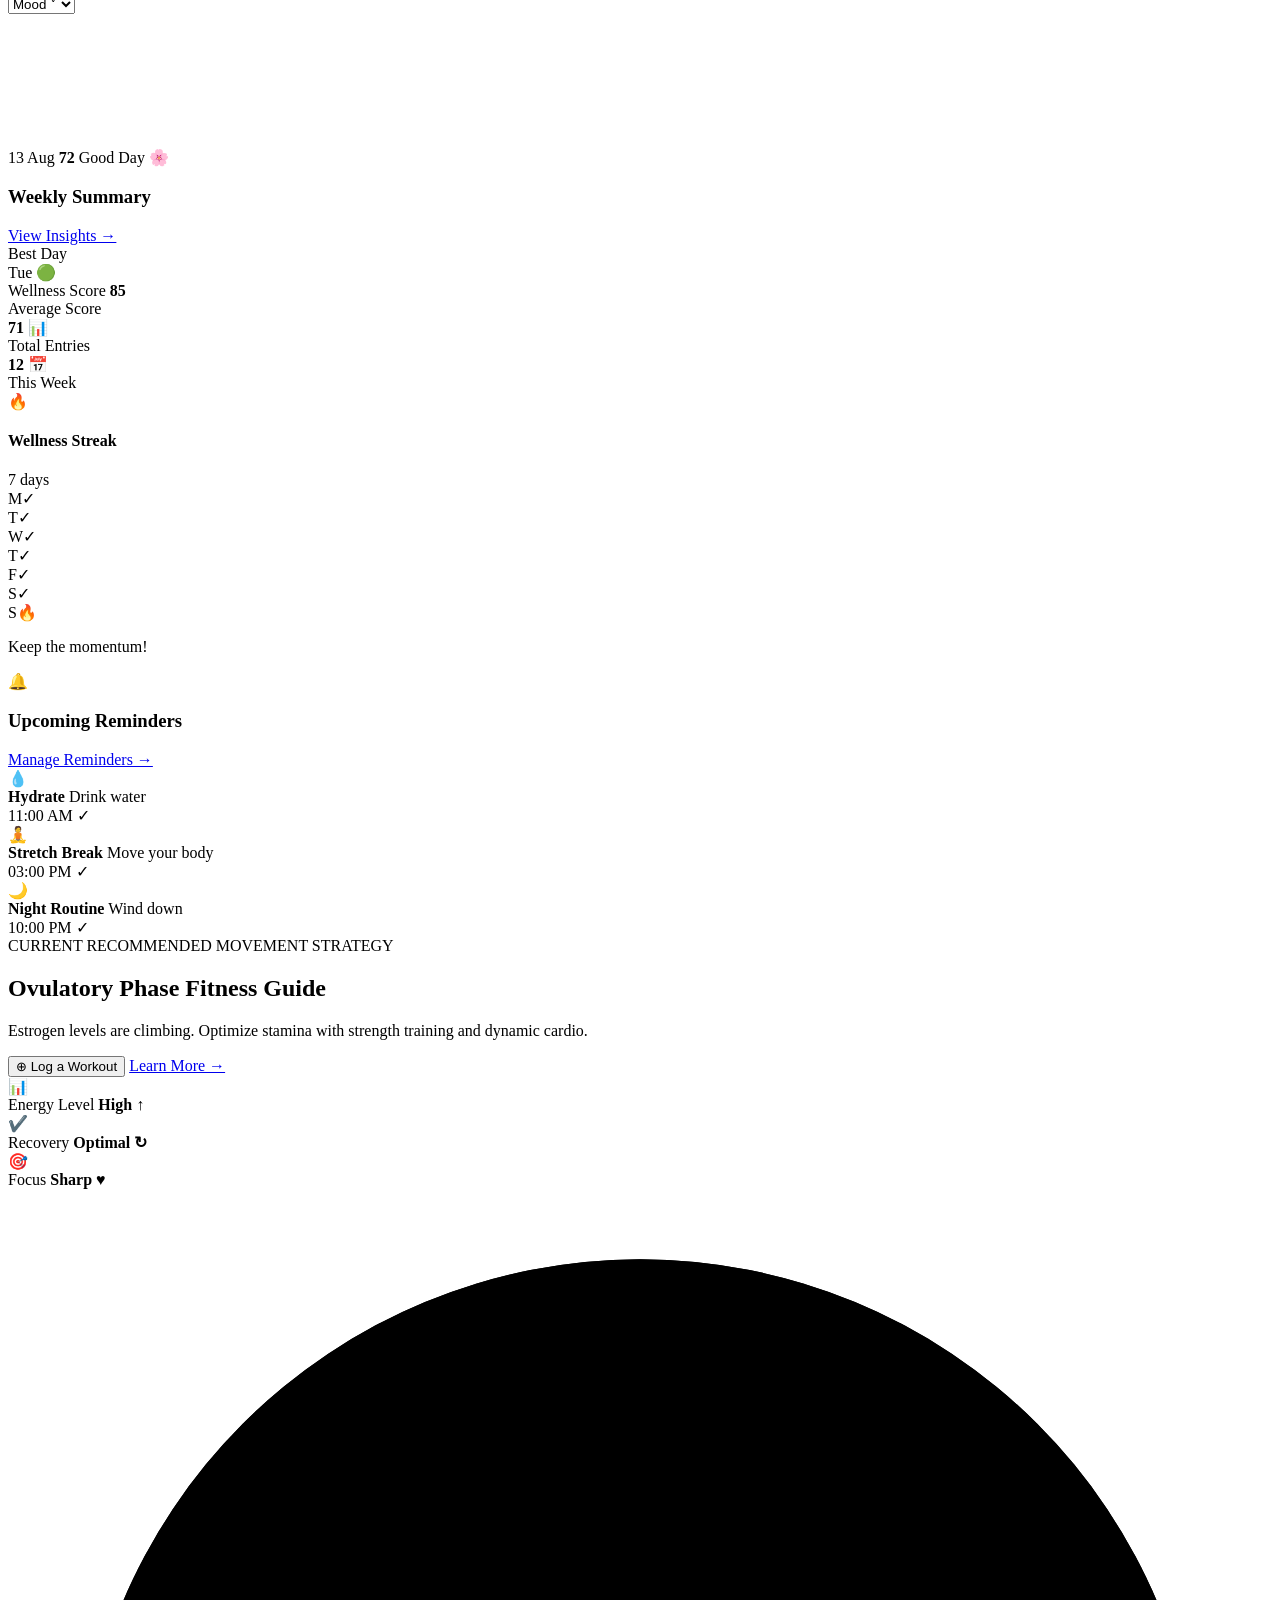
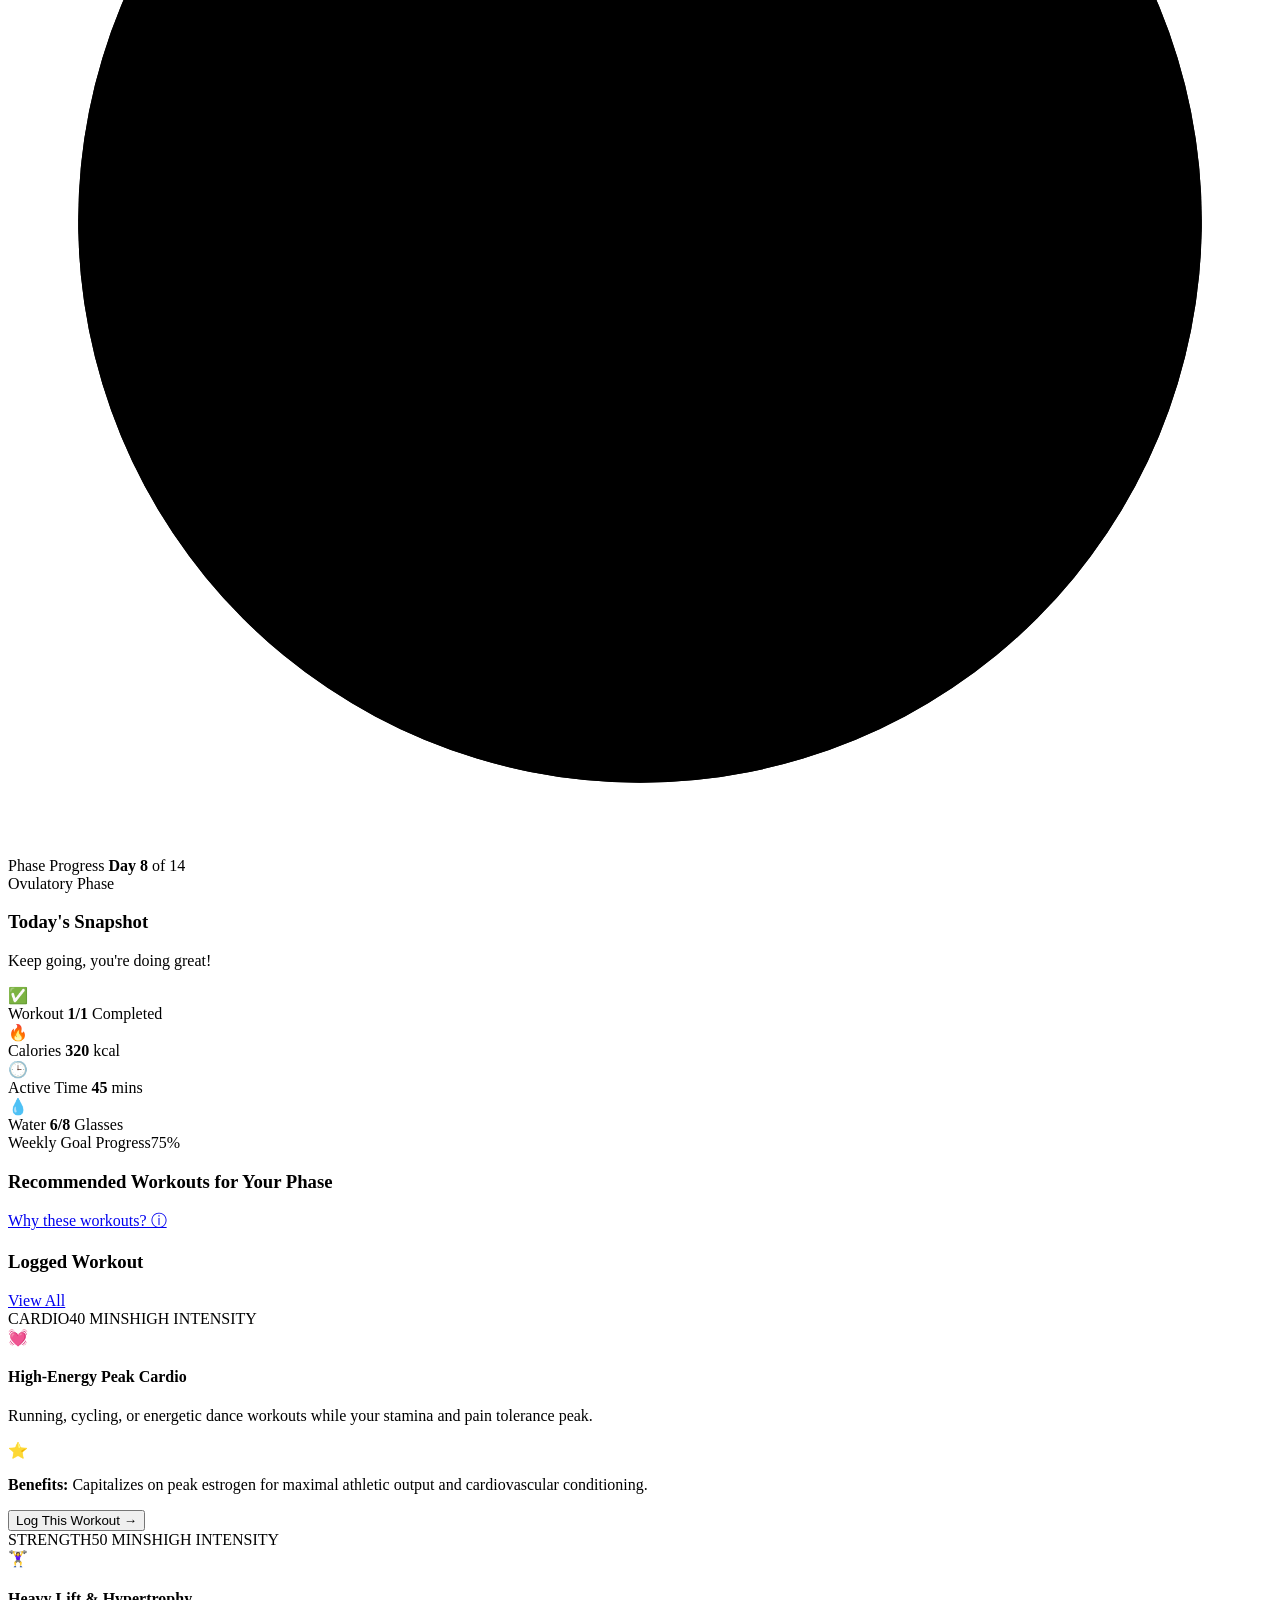
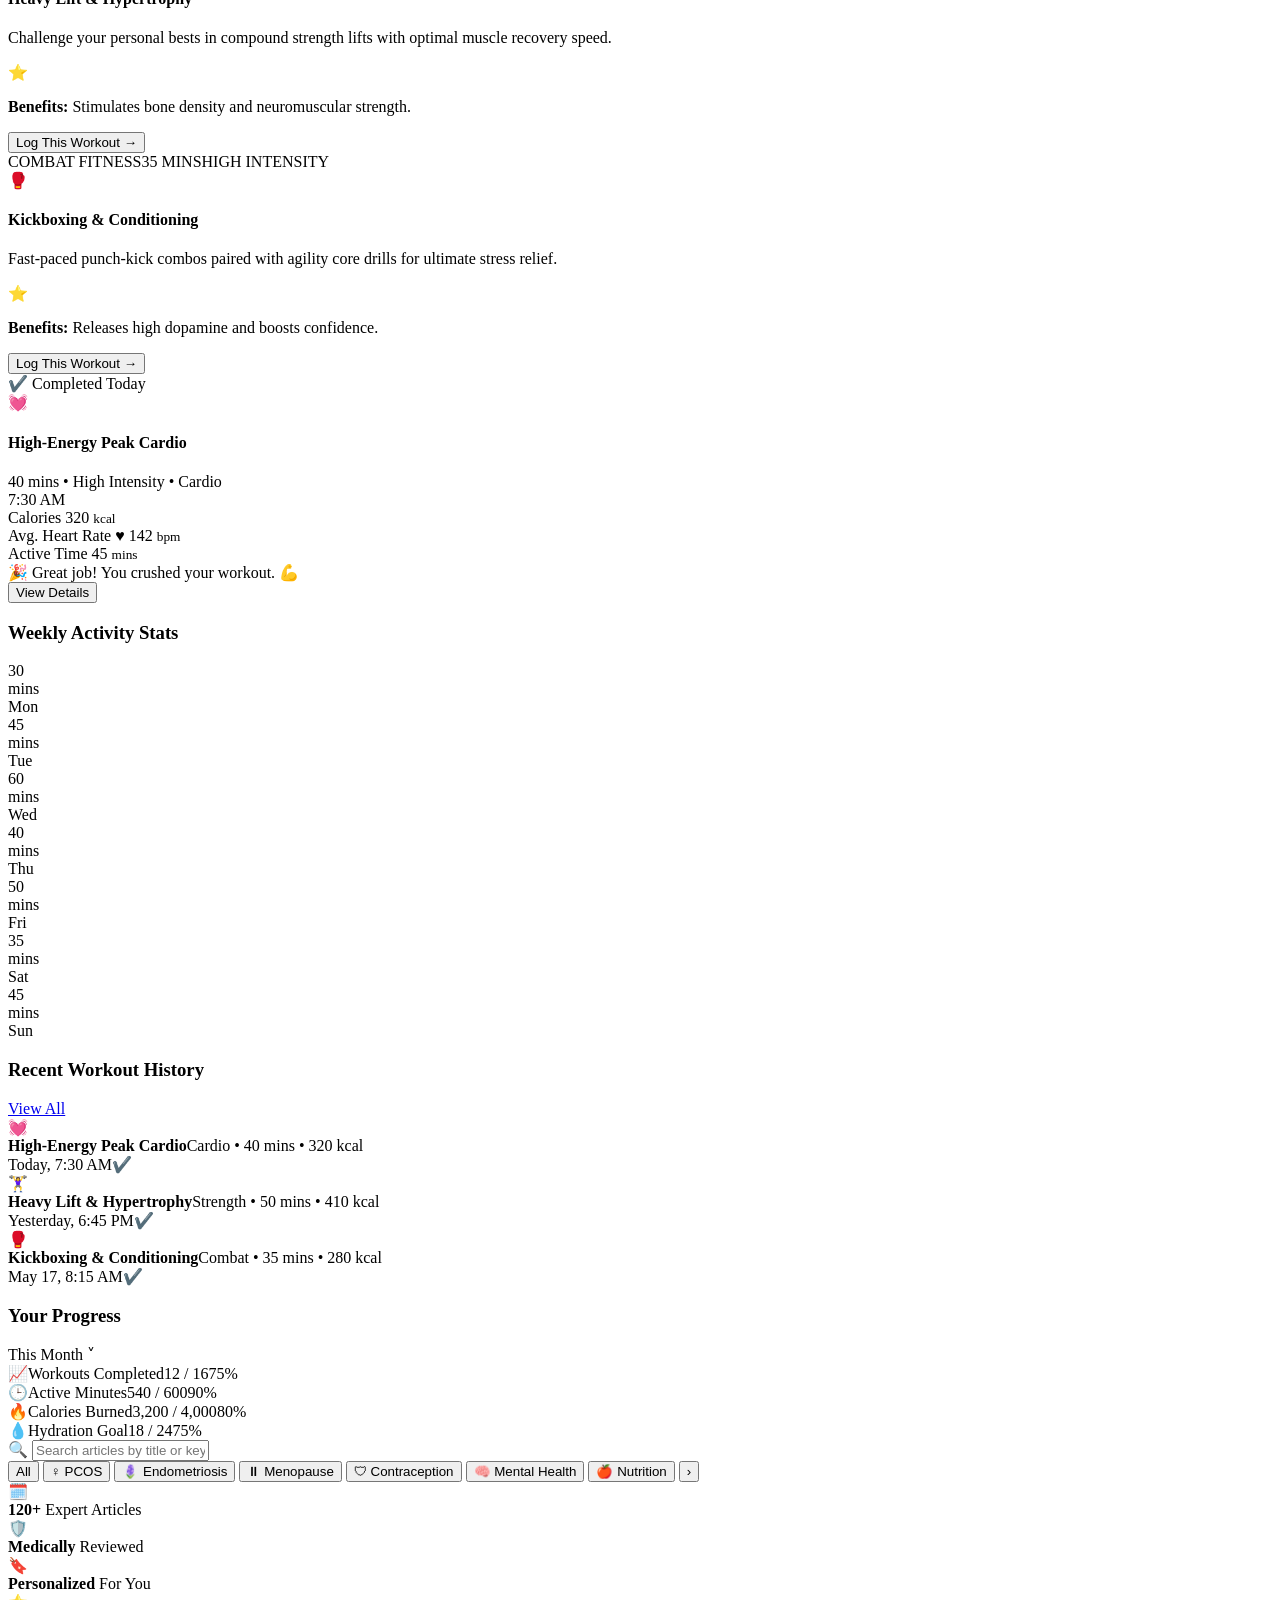
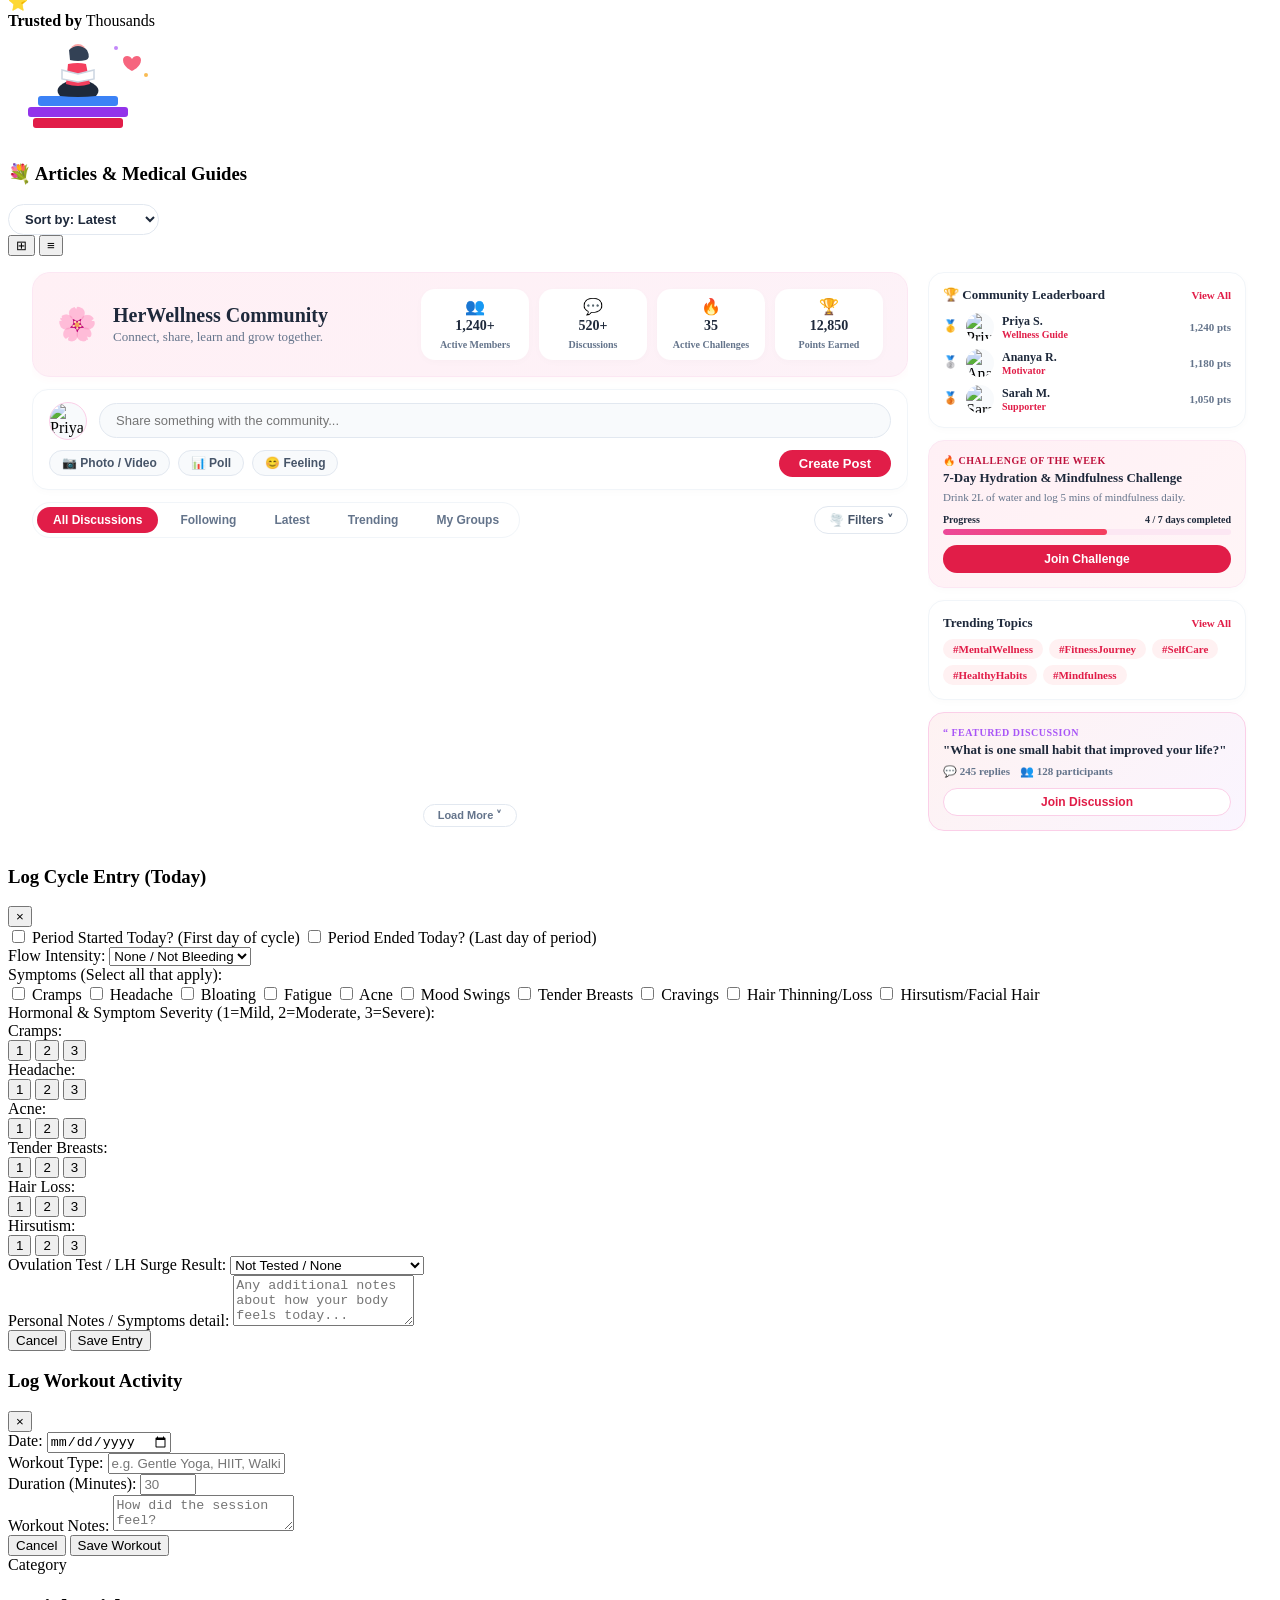
==== commit ded192ab: "added TTC & Fertility Intelligence" ====
--- a/backend/static/index.html
+++ b/backend/static/index.html
@@ -11,18 +11,23 @@
     <link href="https://fonts.googleapis.com/css2?family=Inter:wght@300;400;500;600;700&display=swap" rel="stylesheet">
     <link rel="stylesheet" href="/css/style.css?v=1010">
     <style>
-        /* ===== COMMUNITY PAGE VISIBILITY FIX ===== */
-        /* style.css was setting overflow:hidden !important on .app-main-content
-           when community view is active, clipping all content to zero height.
-           This override restores scrollability and removes the clip. */
-        body:has(#view-community:not(.hidden)) .app-main-content {
-            overflow: auto !important;
-            padding: 0 !important;
+        /* ===== COMMUNITY & TTC PAGE VISIBILITY FIX ===== */
+        body:has(#view-community:not(.hidden)) .app-main-content,
+        body:has(#view-ttc-dashboard:not(.hidden)) .app-main-content {
+            overflow-y: auto !important;
+            overflow-x: hidden !important;
+            padding: 20px !important;
             background: #f8fafc !important;
         }
-        /* Ensure community section uses block layout, not the flex forced by navigate() */
         #view-community {
             width: 100% !important;
+            height: auto !important;
+            min-height: 100% !important;
+        }
+        #view-ttc-dashboard:not(.hidden) {
+            width: 100% !important;
+            display: block !important;
+            height: auto !important;
         }
     </style>
 </head>
@@ -54,12 +59,18 @@
                 <button class="nav-btn" data-view="fitness" onclick="navigate('fitness')">
                     <span class="nav-icon">🧘‍♀️</span> Fitness
                 </button>
+                <button class="nav-btn" data-view="ttc-dashboard" onclick="switchTrackingMode('ttc')">
+                    <span class="nav-icon">🌱</span> Trying to Conceive (TTC)
+                </button>
                 <button class="nav-btn" data-view="library" onclick="navigate('library')">
                     <span class="nav-icon">📚</span> Library
                 </button>
                 <button class="nav-btn" data-view="community" onclick="navigate('community')">
                     <span class="nav-icon">💬</span> Community
                 </button>
+                <button class="nav-btn" data-view="ai-companion" onclick="toggleVeraFloat()">
+                    <span class="nav-icon">✨</span> AI Companion
+                </button>
             </nav>
 
             <!-- Daily Tip Sidebar Card -->
@@ -68,36 +79,32 @@
                     <span class="tip-header-icon">💡</span>
                     <h4>Daily Tip</h4>
                 </div>
-                <p class="tip-content">Small steps every day lead to big changes. You've got this! 💜</p>
+                <p class="tip-content">Consistency is key! Logging your daily data helps improve your fertile window accuracy.</p>
                 <div class="sidebar-tip-illustration">
-                    <svg viewBox="0 0 200 120" xmlns="http://www.w3.org/2000/svg" class="tip-meditate-svg">
-                        <!-- Left Plant -->
-                        <path d="M25 110 L35 110 L33 90 L27 90 Z" fill="#E2E8F0" />
-                        <path d="M30 90 Q15 65 10 50 Q25 60 30 90 Z" fill="#86EFAC" />
-                        <path d="M30 90 Q35 55 45 45 Q40 65 30 90 Z" fill="#4ADE80" />
-                        <ellipse cx="30" cy="90" rx="6" ry="2" fill="#CBD5E1" />
-                        <path d="M22 90 L38 90 L35 110 L25 110 Z" fill="#F87171" />
-                        <!-- Right Plant -->
-                        <path d="M165 110 L175 110 L173 90 L167 90 Z" fill="#E2E8F0" />
-                        <path d="M170 90 Q155 65 150 50 Q165 60 170 90 Z" fill="#4ADE80" />
-                        <path d="M170 90 Q175 55 185 45 Q180 65 170 90 Z" fill="#86EFAC" />
-                        <ellipse cx="170" cy="90" rx="6" ry="2" fill="#CBD5E1" />
-                        <path d="M162 90 L178 90 L175 110 L165 110 Z" fill="#F87171" />
-                        <!-- Meditating Woman -->
-                        <path d="M85 105 Q100 108 115 105 Q125 100 110 92 Q100 90 90 92 Q75 100 85 105 Z" fill="#334155" />
-                        <path d="M92 62 Q100 60 108 62 L112 88 Q100 92 88 88 Z" fill="#E11D48" />
-                        <circle cx="100" cy="46" r="10" fill="#FCA5A5" />
-                        <!-- Hair -->
-                        <path d="M90 44 Q100 34 110 44 Q114 54 108 56 Q100 58 92 56 Z" fill="#475569" />
-                        <!-- Arms -->
-                        <path d="M88 66 Q72 75 80 84 Q88 82 92 72 Z" fill="#FCA5A5" />
-                        <path d="M112 66 Q128 75 120 84 Q112 82 108 72 Z" fill="#FCA5A5" />
-                        <!-- Sparkles -->
-                        <circle cx="65" cy="35" r="2" fill="#F43F5E" opacity="0.6"/>
-                        <circle cx="135" cy="40" r="2" fill="#A855F7" opacity="0.6"/>
-                        <circle cx="100" cy="25" r="1.5" fill="#F59E0B" opacity="0.8"/>
+                    <svg viewBox="0 0 200 80" xmlns="http://www.w3.org/2000/svg" class="tip-meditate-svg">
+                        <!-- Sprout plant illustration -->
+                        <path d="M95 70 L105 70 L102 45 L98 45 Z" fill="#94A3B8" />
+                        <path d="M100 45 Q80 25 70 15 Q90 20 100 45 Z" fill="#86EFAC" />
+                        <path d="M100 45 Q120 20 130 10 Q110 25 100 45 Z" fill="#4ADE80" />
+                        <circle cx="70" cy="15" r="4" fill="#F43F5E" />
+                        <circle cx="130" cy="10" r="4" fill="#F43F5E" />
                     </svg>
                 </div>
+            </div>
+
+            <!-- Cycle Progress Sidebar Card -->
+            <div class="sidebar-cycle-progress-card">
+                <div class="progress-title-row">
+                    <span class="progress-title">Cycle Progress</span>
+                </div>
+                <div class="progress-stats-row">
+                    <span class="progress-days">Day <span id="sidebar-day-val">15</span> / <span id="sidebar-total-val">28</span></span>
+                    <span class="progress-pct" id="sidebar-pct-val">53%</span>
+                </div>
+                <div class="sidebar-progress-bar-track">
+                    <div class="sidebar-progress-bar-fill" id="sidebar-progress-fill" style="width: 53%;"></div>
+                </div>
+                <span class="progress-phase-tag" id="sidebar-phase-tag">Follicular Phase</span>
             </div>
         </aside>
 
@@ -153,6 +160,16 @@
                     <button class="btn-header-action" title="Partner Share Link" onclick="openShareModal()"><span class="action-icon">🔗</span> Share</button>
                     <button class="btn-header-action" title="AI Settings" onclick="toggleVeraFloat()"><span class="action-icon">✨</span> AI</button>
                     <button class="btn-header-action btn-helpline-action" title="Crisis Helpline" onclick="openHelplineModal()"><span class="action-icon">📋</span> Helpline</button>
+
+                    <!-- HerWell Life Stage / Tracking Mode Switcher Pill -->
+                    <div class="header-mode-toggle-pills" id="header-mode-switcher">
+                        <button class="mode-pill-btn active" id="pill-mode-cycle" onclick="switchTrackingMode('regular')" title="Cycle Tracking Mode">
+                            🌸 Cycle Tracking
+                        </button>
+                        <button class="mode-pill-btn" id="pill-mode-ttc" onclick="switchTrackingMode('ttc')" title="Trying to Conceive Mode">
+                            🌱 Trying to Conceive (TTC)
+                        </button>
+                    </div>
 
                     <div class="user-action-area" id="user-action-area">
                         <span class="user-badge" id="user-email-display" onclick="openProfileModal()" style="cursor: pointer;" title="View Profile">priya@gmail.com</span>
@@ -556,9 +573,344 @@
                             </div>
                         </div>
 
-                    </div><!-- /db-bottom-row -->
-
                 </section>
+
+                <!-- ================= VIEW: TTC FERTILITY DASHBOARD ================= -->
+                <section id="view-ttc-dashboard" class="app-view hidden">
+                    <div class="ttc-layout-wrapper">
+
+                        <!-- 1. Hero Banner Card (Full Width) -->
+                        <div class="ttc-hero-card">
+                            <div class="ttc-hero-left">
+                                <div class="ttc-sprout-circle">🌱</div>
+                                <div class="ttc-hero-text">
+                                    <h2>Trying to Conceive (TTC) & Fertility Intelligence</h2>
+                                    <p>Track your BBT, LH surges, and cervical mucus to better understand your fertile window.</p>
+                                </div>
+                            </div>
+                            <div class="ttc-hero-right">
+                                <div class="ttc-mode-switcher-toggle">
+                                    <button class="mode-pill-btn" onclick="switchTrackingMode('regular')">🌸 Cycle Tracking</button>
+                                    <button class="mode-pill-btn active" onclick="switchTrackingMode('ttc')">🌱 TTC Mode</button>
+                                </div>
+                            </div>
+                        </div>
+
+                        <!-- 2. Fertility Overview Card (Full Width 6 Metrics Grid) -->
+                        <div class="ttc-card ttc-overview-card-v2">
+                            <div class="ttc-card-header-v2">
+                                <div class="header-title-info">
+                                    <span class="card-header-icon">🌱</span>
+                                    <h3>Fertility Overview</h3>
+                                    <span class="info-circle-icon" title="Based on baseline cycle calculations and logged fertility signals">ⓘ</span>
+                                </div>
+                                <span id="ttc-status-badge" class="ttc-status-pill pill-green">🟢 Peak fertile window</span>
+                            </div>
+
+                            <div class="ttc-overview-6grid">
+                                <!-- Metric 1: Cycle Day -->
+                                <div class="ttc-mcard">
+                                    <span class="mcard-label">CYCLE DAY</span>
+                                    <div class="mcard-val" id="ttc-metric-day">15</div>
+                                    <div class="mcard-sub-phase" id="ttc-metric-phase">Follicular Phase</div>
+                                    <div class="mcard-progress-track">
+                                        <div class="mcard-progress-fill" id="ttc-metric-progress" style="width: 53%;"></div>
+                                    </div>
+                                </div>
+
+                                <!-- Metric 2: Cycle Length -->
+                                <div class="ttc-mcard">
+                                    <span class="mcard-label">CYCLE LENGTH</span>
+                                    <div class="mcard-val" id="ttc-metric-cycle-len">28 <span class="val-unit">days</span></div>
+                                    <div class="mcard-sub-muted">Average</div>
+                                </div>
+
+                                <!-- Metric 3: Fertile Window -->
+                                <div class="ttc-mcard">
+                                    <span class="mcard-label">ESTIMATED FERTILE WINDOW</span>
+                                    <div class="mcard-val text-pink" id="ttc-metric-fertile-window">Aug 27 – Sep 02</div>
+                                    <span class="mcard-tag-est">Estimated</span>
+                                </div>
+
+                                <!-- Metric 4: Ovulation -->
+                                <div class="ttc-mcard">
+                                    <span class="mcard-label">ESTIMATED OVULATION</span>
+                                    <div class="mcard-val text-purple" id="ttc-metric-ovulation">Aug 31</div>
+                                    <span class="mcard-tag-est">Estimated</span>
+                                </div>
+
+                                <!-- Metric 5: Days to Fertile Window -->
+                                <div class="ttc-mcard">
+                                    <span class="mcard-label">DAYS TO FERTILE WINDOW</span>
+                                    <div class="mcard-val" id="ttc-metric-days-until-fw">0 <span class="val-unit">days</span></div>
+                                    <div class="mcard-sub-green" id="ttc-metric-days-sub">Peak begins today!</div>
+                                </div>
+
+                                <!-- Metric 6: Days Since Period Start -->
+                                <div class="ttc-mcard">
+                                    <span class="mcard-label">DAYS SINCE PERIOD START</span>
+                                    <div class="mcard-val" id="ttc-metric-days-since-period">14 <span class="val-unit">days</span></div>
+                                </div>
+                            </div>
+                        </div>
+
+                        <!-- 3. Four-Column Row (BBT Chart | Signals | Calendar | Right Info Column) -->
+                        <div class="ttc-analytics-4col">
+
+                            <!-- Col 1: BBT Chart -->
+                            <div class="ttc-card ttc-col-card">
+                                <div class="ttc-card-header-v2">
+                                    <div class="header-title-info">
+                                        <span class="card-header-icon">🌡️</span>
+                                        <h3>BBT Chart</h3>
+                                    </div>
+                                    <select class="select-dropdown-sm" onchange="renderBBTChart(state.bbtLogs)">
+                                        <option value="chart">Chart View ▼</option>
+                                    </select>
+                                </div>
+
+                                <div class="bbt-chart-canvas-wrap">
+                                    <canvas id="bbtChartCanvas" height="190"></canvas>
+                                    <div class="bbt-annotation-pill" id="bbt-pattern-annotation">Possible Ovulation Around CD 15</div>
+                                </div>
+
+                                <button class="btn-outline-pink-pill" onclick="openLogModal(getTodayString())">View Full Chart</button>
+                            </div>
+
+                            <!-- Col 2: Fertility Signals -->
+                            <div class="ttc-card ttc-col-card">
+                                <div class="ttc-card-header-v2">
+                                    <div class="header-title-info">
+                                        <span class="card-header-icon">⚡</span>
+                                        <h3>Fertility Signals</h3>
+                                        <span class="info-circle-icon" title="Combined biological markers">ⓘ</span>
+                                    </div>
+                                </div>
+
+                                <div class="signals-rows-v2">
+                                    <div class="sig-row-item">
+                                        <div class="sig-left">
+                                            <span class="sig-icon">📈</span>
+                                            <span class="sig-label">BBT Trend</span>
+                                        </div>
+                                        <span class="sig-pill pill-soft-green" id="sig-bbt-status">↗ Rising</span>
+                                    </div>
+
+                                    <div class="sig-row-item">
+                                        <div class="sig-left">
+                                            <span class="sig-icon">🔥</span>
+                                            <span class="sig-label">LH Test</span>
+                                        </div>
+                                        <span class="sig-pill pill-soft-pink" id="sig-lh-status">🔴 Surge</span>
+                                    </div>
+
+                                    <div class="sig-row-item">
+                                        <div class="sig-left">
+                                            <span class="sig-icon">💧</span>
+                                            <span class="sig-label">Cervical Mucus</span>
+                                        </div>
+                                        <span class="sig-pill pill-soft-blue" id="sig-cm-status">💧 Watery</span>
+                                    </div>
+
+                                    <div class="sig-row-item">
+                                        <div class="sig-left">
+                                            <span class="sig-icon">🌱</span>
+                                            <span class="sig-label">Fertile Window</span>
+                                        </div>
+                                        <span class="sig-pill pill-soft-green" id="sig-fw-status">🌱 Peak</span>
+                                    </div>
+                                </div>
+
+                                <button class="btn-outline-pink-pill" onclick="openLogModal(getTodayString())">View Timeline</button>
+                            </div>
+
+                            <!-- Col 3: Calendar -->
+                            <div class="ttc-card ttc-col-card">
+                                <div class="ttc-card-header-v2">
+                                    <div class="header-title-info">
+                                        <span class="card-header-icon">📅</span>
+                                        <h3>Calendar</h3>
+                                    </div>
+                                    <div class="cal-nav-controls">
+                                        <span class="cal-month-title" id="ttc-cal-month-title">August 2025</span>
+                                        <button class="btn-cal-arrow" onclick="changeMonth(-1)">‹</button>
+                                        <button class="btn-cal-arrow" onclick="changeMonth(1)">›</button>
+                                    </div>
+                                </div>
+
+                                <div class="cal-compact-weekdays">
+                                    <span>MON</span><span>TUE</span><span>WED</span><span>THU</span><span>FRI</span><span>SAT</span><span>SUN</span>
+                                </div>
+
+                                <div id="ttc-calendar-grid" class="ttc-cal-grid-compact">
+                                    <!-- Rendered dynamically -->
+                                </div>
+
+                                <div class="cal-compact-legend">
+                                    <span><span class="dot dot-period">●</span> Period</span>
+                                    <span><span class="dot dot-fertile">●</span> Fertile Window</span>
+                                    <span><span class="star-ov">★</span> Ovulation (Est.)</span>
+                                    <span><span class="box-today">□</span> Today</span>
+                                </div>
+                            </div>
+
+                            <!-- Col 4: Right Information Column -->
+                            <aside class="ttc-right-sidebar">
+
+                                <!-- Widget 1: Today's Log Card -->
+                                <div class="ttc-sidebar-card">
+                                    <div class="ttc-card-header-v2">
+                                        <h3>Today's Log</h3>
+                                        <span class="log-date-label" id="today-log-date">Aug 25, 2025</span>
+                                    </div>
+
+                                    <div class="today-log-rows">
+                                        <div class="tlog-row">
+                                            <div class="tlog-left">
+                                                <span class="tlog-icon">🌡️</span>
+                                                <span class="tlog-label">BBT</span>
+                                            </div>
+                                            <div class="tlog-right">
+                                                <strong id="today-bbt-val">36.52 °C</strong>
+                                                <span class="check-green">✓</span>
+                                            </div>
+                                        </div>
+
+                                        <div class="tlog-row">
+                                            <div class="tlog-left">
+                                                <span class="tlog-icon">🧪</span>
+                                                <span class="tlog-label">LH Test</span>
+                                            </div>
+                                            <div class="tlog-right">
+                                                <strong id="today-lh-val">Surge</strong>
+                                                <span class="dot-red">🔴</span>
+                                            </div>
+                                        </div>
+
+                                        <div class="tlog-row">
+                                            <div class="tlog-left">
+                                                <span class="tlog-icon">💧</span>
+                                                <span class="tlog-label">Cervical Mucus</span>
+                                            </div>
+                                            <div class="tlog-right">
+                                                <strong id="today-cm-val">Watery</strong>
+                                                <span class="check-green">✓</span>
+                                            </div>
+                                        </div>
+
+                                        <div class="tlog-row">
+                                            <div class="tlog-left">
+                                                <span class="tlog-icon">💖</span>
+                                                <span class="tlog-label">Intercourse</span>
+                                            </div>
+                                            <div class="tlog-right">
+                                                <strong id="today-sex-val">Yes</strong>
+                                                <span class="check-green">✓</span>
+                                            </div>
+                                        </div>
+                                    </div>
+
+                                    <button class="btn-add-more-logs" onclick="openLogModal(getTodayString())">+ Add More Logs</button>
+                                </div>
+
+                                <!-- Widget 2: AI Insight Card -->
+                                <div class="ttc-sidebar-card card-ai-insight">
+                                    <div class="ttc-card-header-v2">
+                                        <div class="header-title-info">
+                                            <span class="card-header-icon">✨</span>
+                                            <h3>AI Insight</h3>
+                                        </div>
+                                    </div>
+
+                                    <p class="ai-insight-text" id="ttc-ai-insight-body">
+                                        Your LH surge and fertile-type cervical mucus suggest you're in your peak fertile window. Ovulation may occur in the next 24–48 hours.
+                                    </p>
+
+                                    <button class="btn-ask-ai" onclick="toggleVeraFloat()">Ask AI Companion</button>
+                                </div>
+
+                                <!-- Widget 3: Helpful Tip Card -->
+                                <div class="ttc-sidebar-card card-helpful-tip">
+                                    <div class="ttc-card-header-v2">
+                                        <div class="header-title-info">
+                                            <span class="card-header-icon">💡</span>
+                                            <h3>Helpful Tip</h3>
+                                        </div>
+                                    </div>
+
+                                    <p class="helpful-tip-text">
+                                        Stay hydrated and maintain a balanced diet. Light exercise and stress management can support your fertility journey.
+                                    </p>
+                                </div>
+
+                            </aside>
+
+                        </div>
+
+                        <!-- 4. Your Fertility Journey Section (Full Width 5 Cards Row) -->
+                        <div class="ttc-card ttc-journey-card">
+                            <div class="ttc-card-header-v2">
+                                <div class="journey-title-wrap">
+                                    <span class="card-header-icon">🌱</span>
+                                    <div>
+                                        <h3>Your Fertility Journey</h3>
+                                        <p class="journey-sub">A quick view of your recent logs</p>
+                                    </div>
+                                </div>
+                                <select class="select-dropdown-sm">
+                                    <option value="7">Last 7 Days ▼</option>
+                                    <option value="14">Last 14 Days</option>
+                                    <option value="30">Last 30 Days</option>
+                                </select>
+                            </div>
+
+                            <div class="ttc-journey-5grid">
+                                <div class="jcard">
+                                    <span class="jcard-icon">🌡️</span>
+                                    <div class="jcard-info">
+                                        <span class="jcard-label">BBT Logged</span>
+                                        <strong class="jcard-val text-green" id="fj-bbt-val">7/7 days</strong>
+                                    </div>
+                                </div>
+
+                                <div class="jcard">
+                                    <span class="jcard-icon">🧪</span>
+                                    <div class="jcard-info">
+                                        <span class="jcard-label">LH Tests</span>
+                                        <strong class="jcard-val" id="fj-lh-val">5 tests</strong>
+                                    </div>
+                                </div>
+
+                                <div class="jcard">
+                                    <span class="jcard-icon">🧪</span>
+                                    <div class="jcard-info">
+                                        <span class="jcard-label">Peak LH Surge</span>
+                                        <strong class="jcard-val" id="fj-surge-val">Aug 25</strong>
+                                    </div>
+                                </div>
+
+                                <div class="jcard">
+                                    <span class="jcard-icon">💖</span>
+                                    <div class="jcard-info">
+                                        <span class="jcard-label">Intercourse Logged</span>
+                                        <strong class="jcard-val" id="fj-sex-val">3 days</strong>
+                                    </div>
+                                </div>
+
+                                <div class="jcard">
+                                    <span class="jcard-icon">💧</span>
+                                    <div class="jcard-info">
+                                        <span class="jcard-label">CM Observations</span>
+                                        <strong class="jcard-val" id="fj-cm-val">6 days</strong>
+                                    </div>
+                                </div>
+                            </div>
+                        </div>
+
+                    </div>
+                </section>
+
+
 
 
 
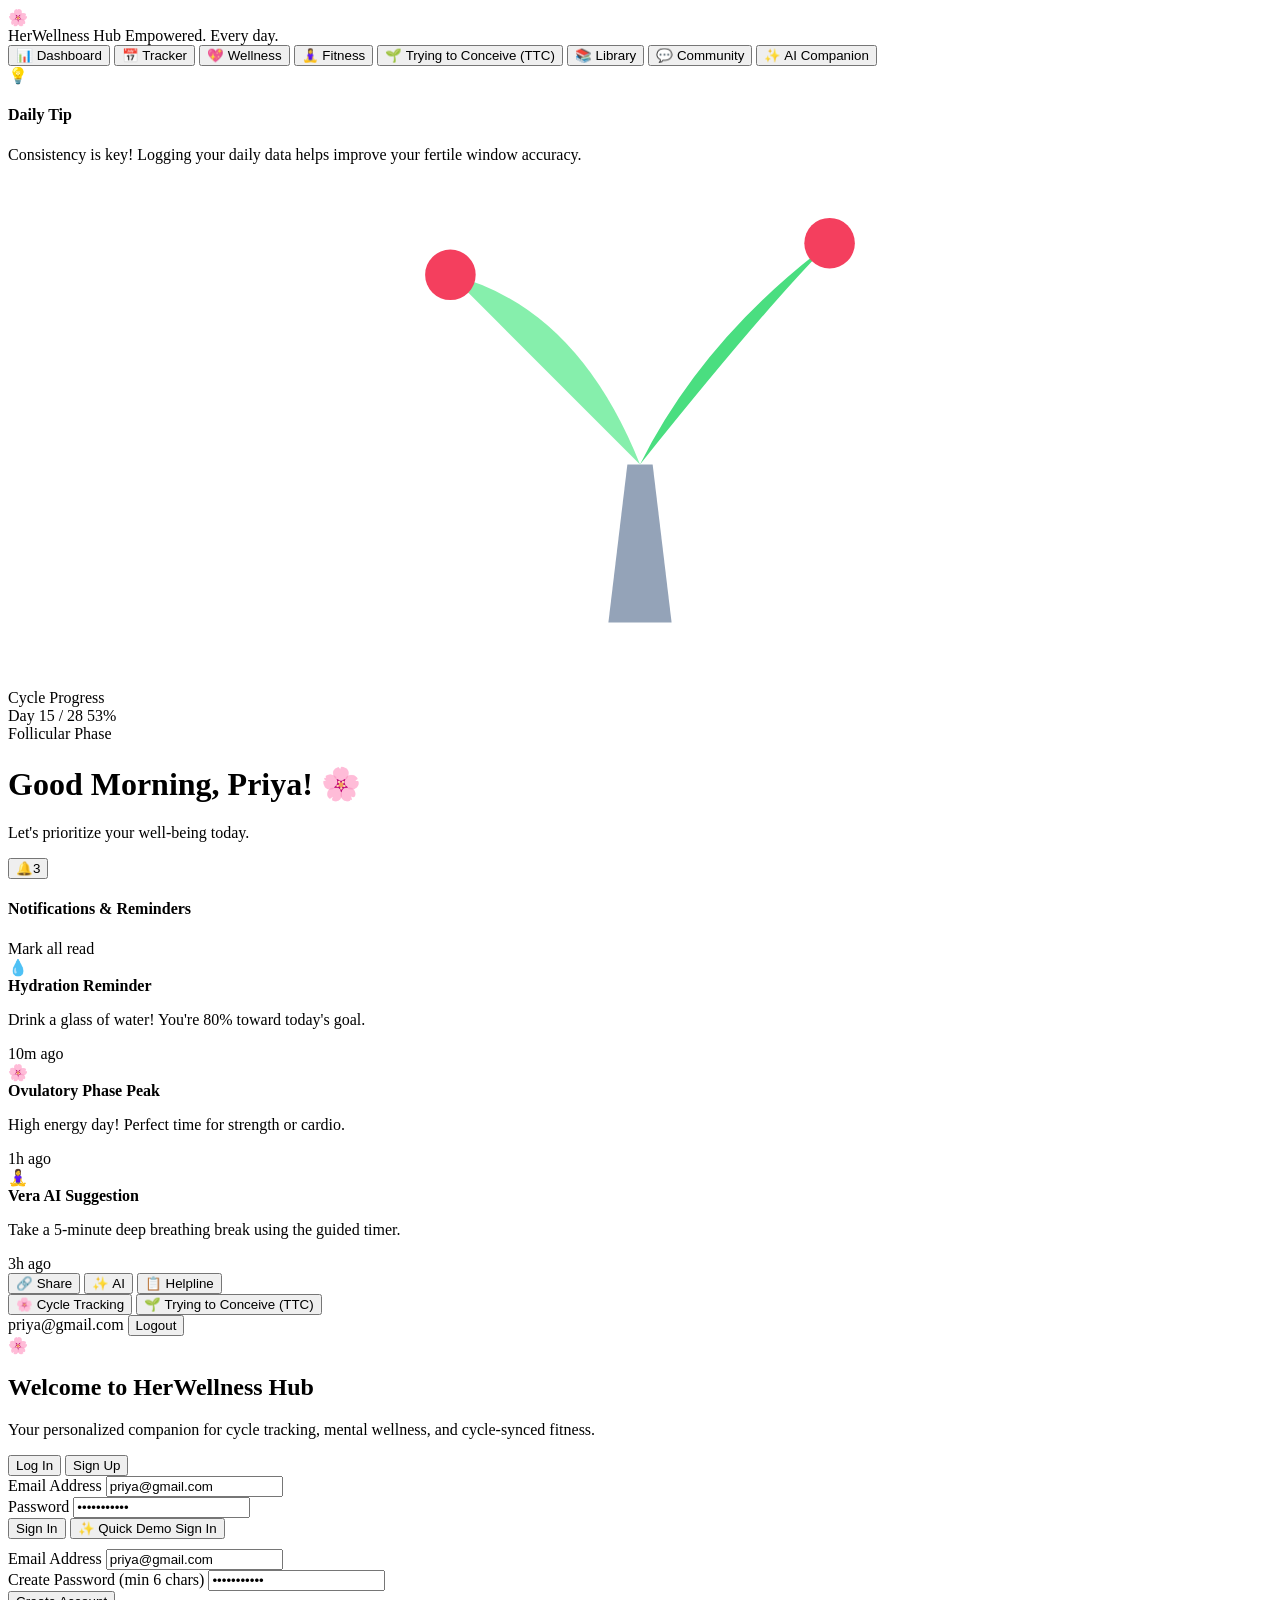
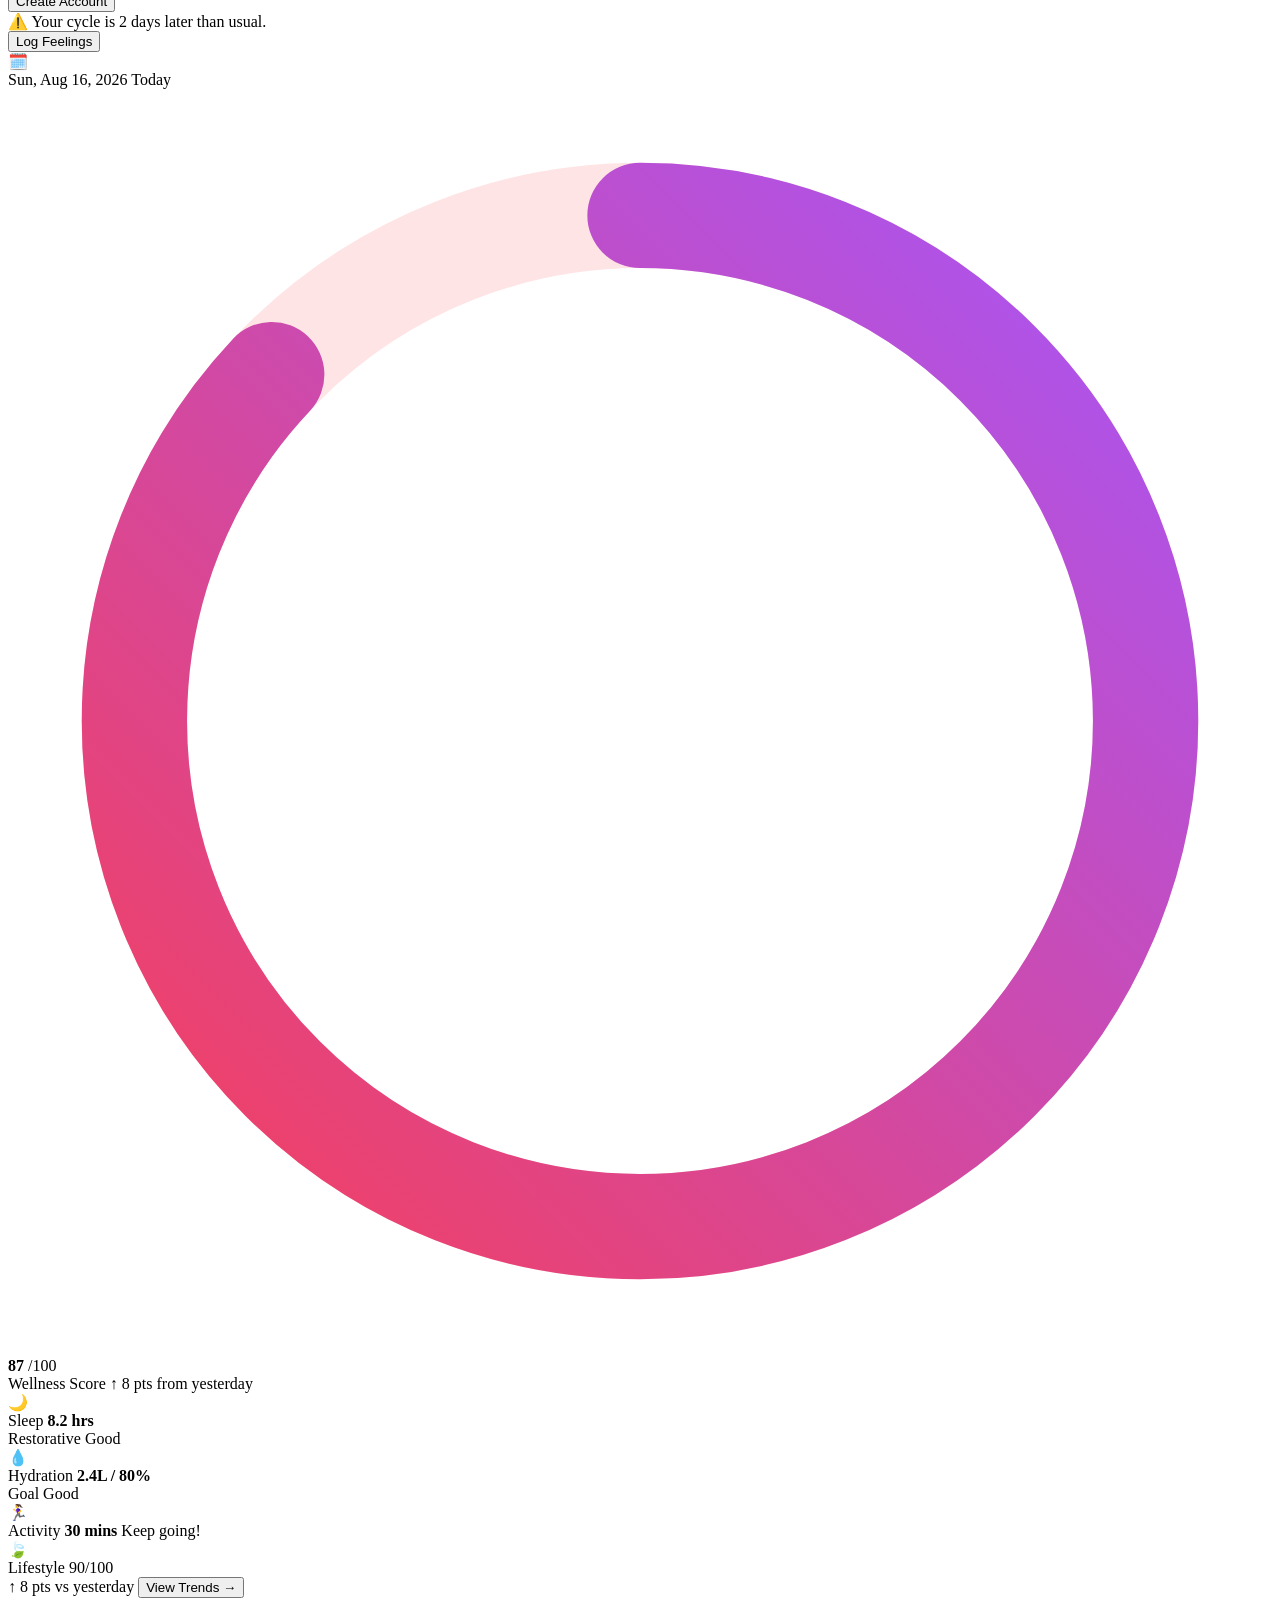
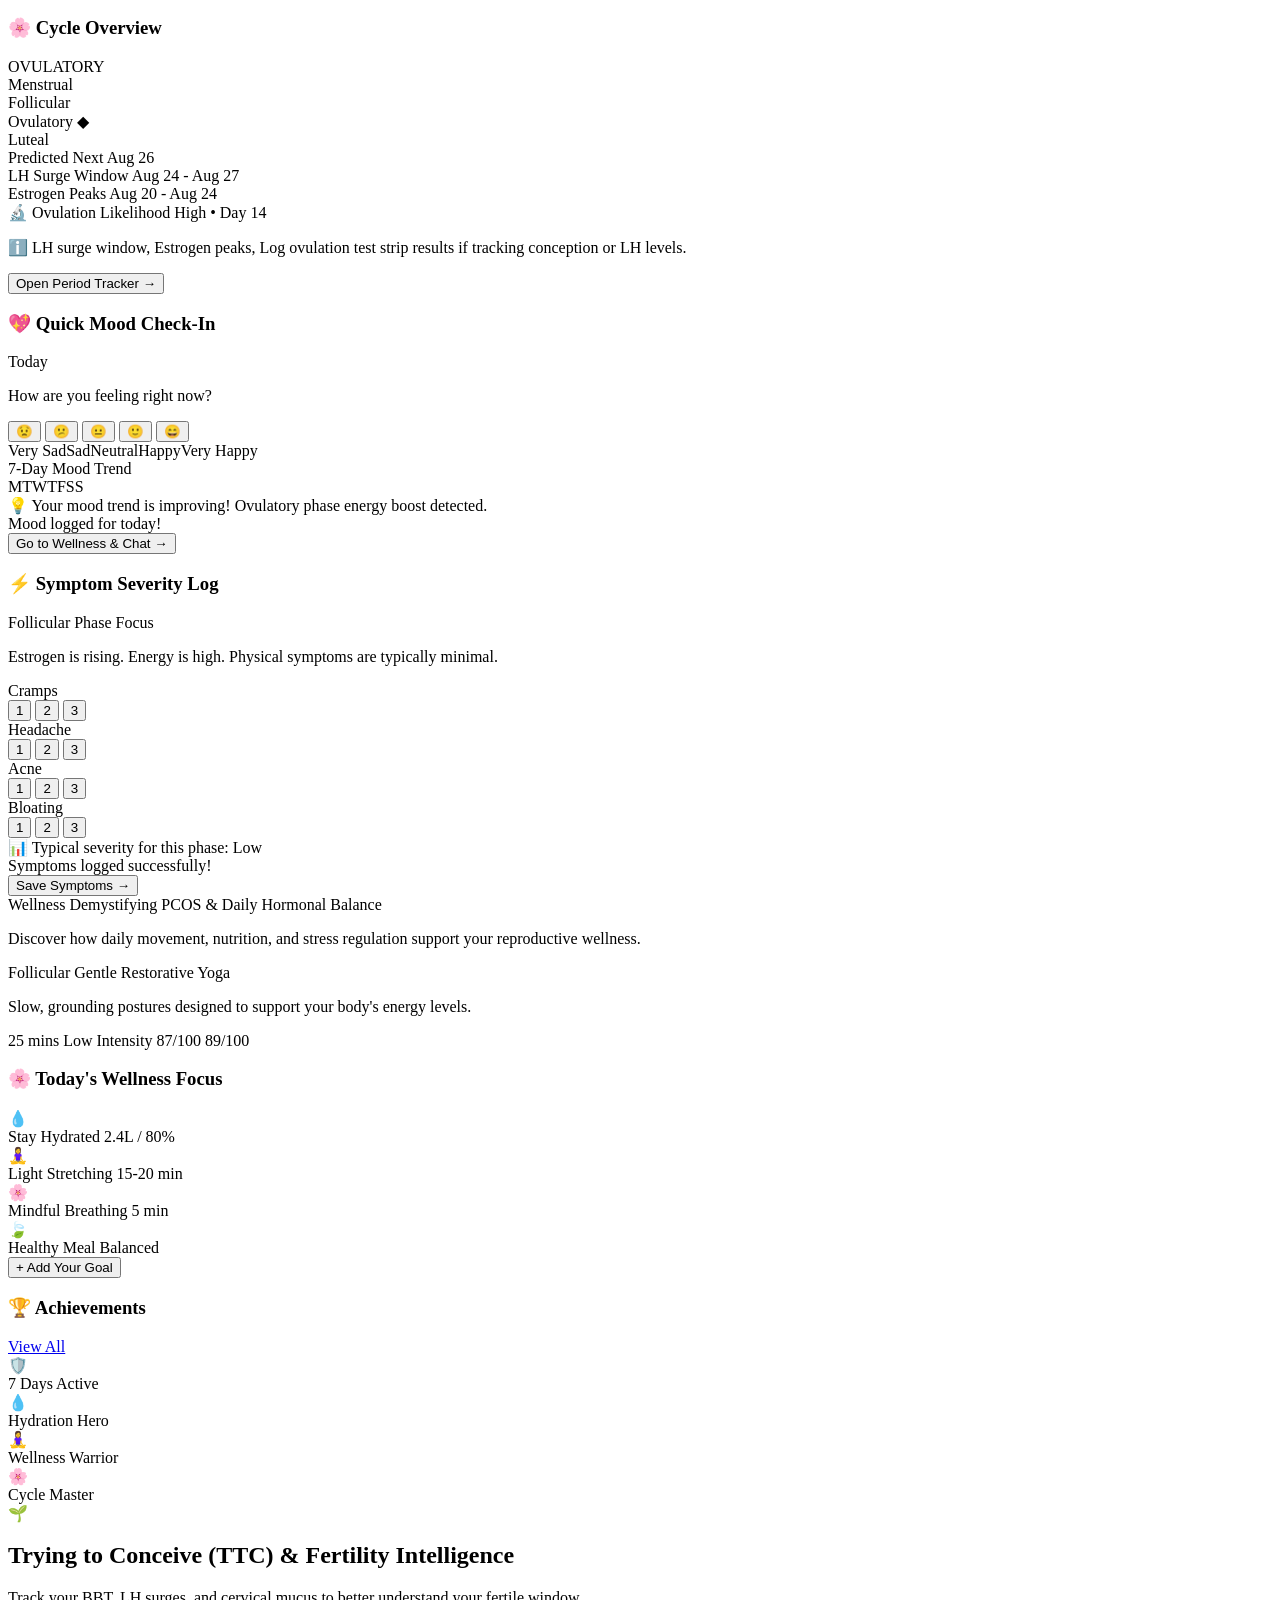
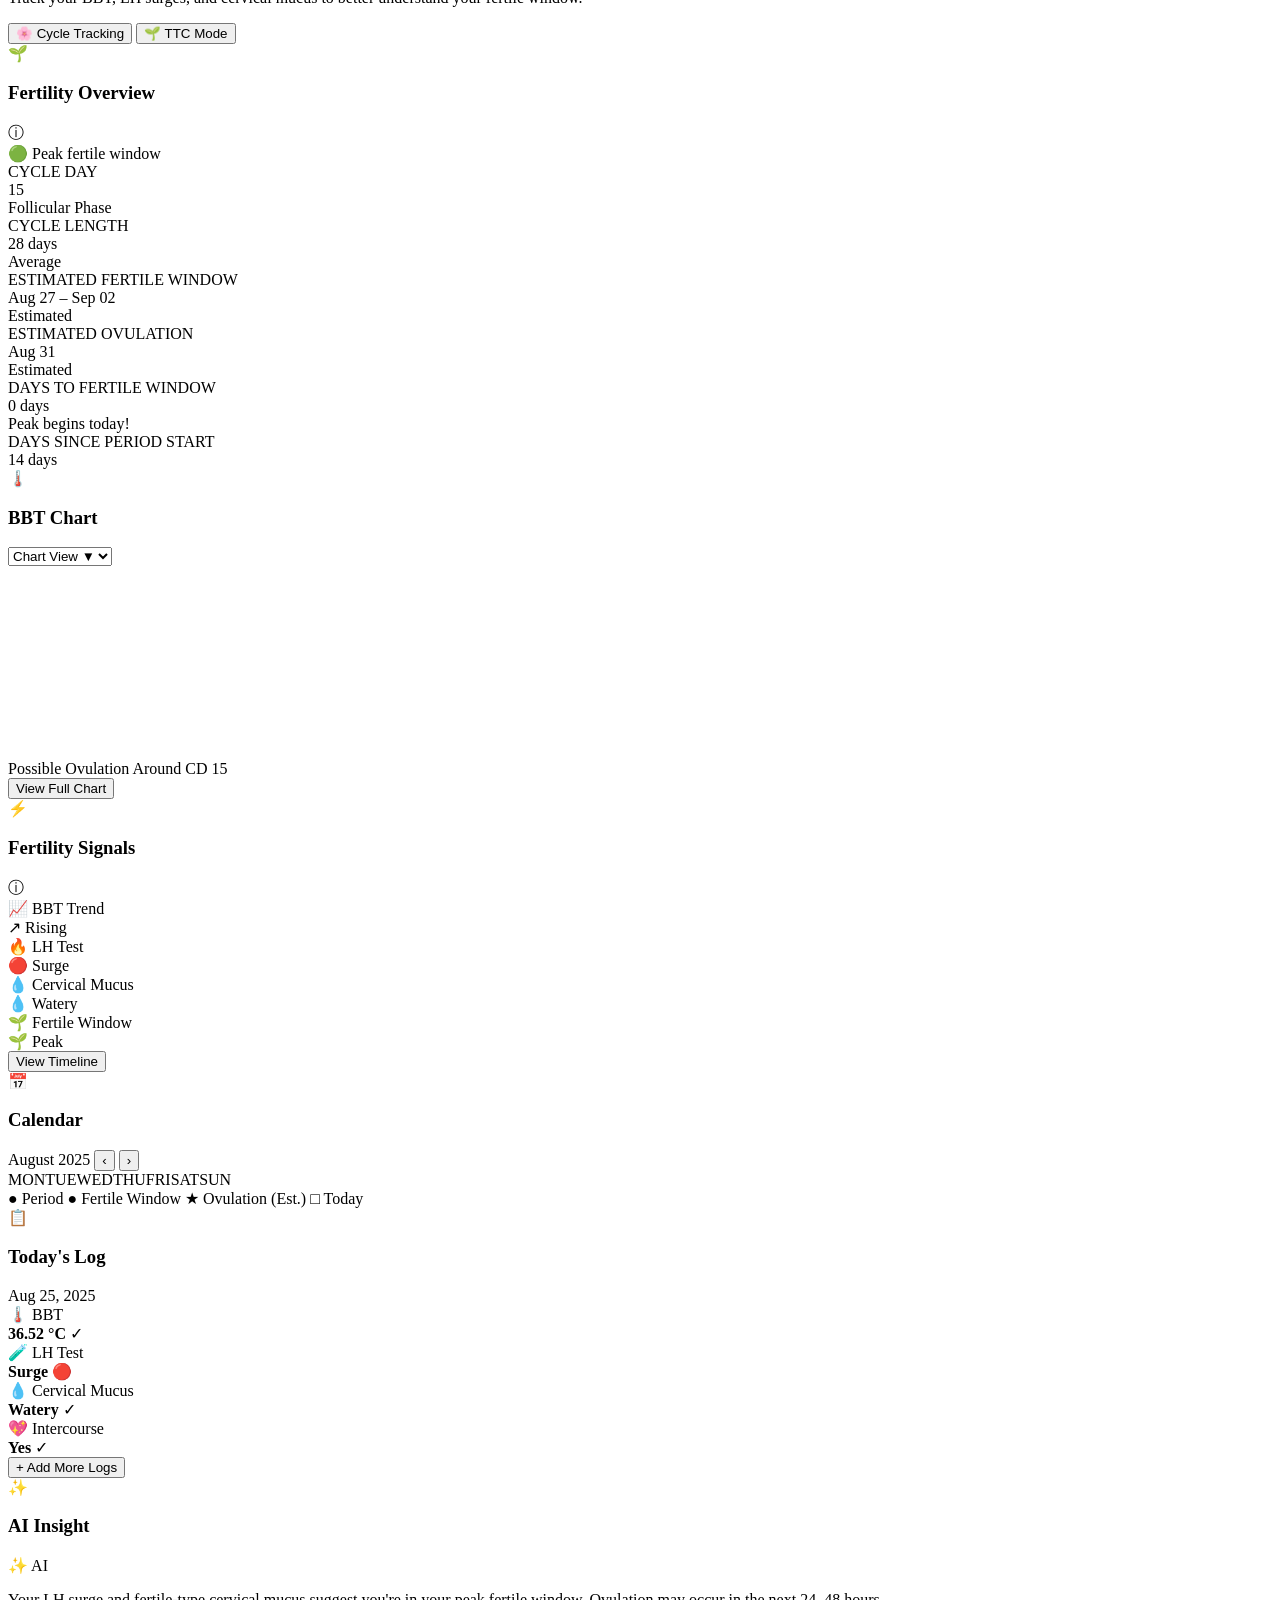
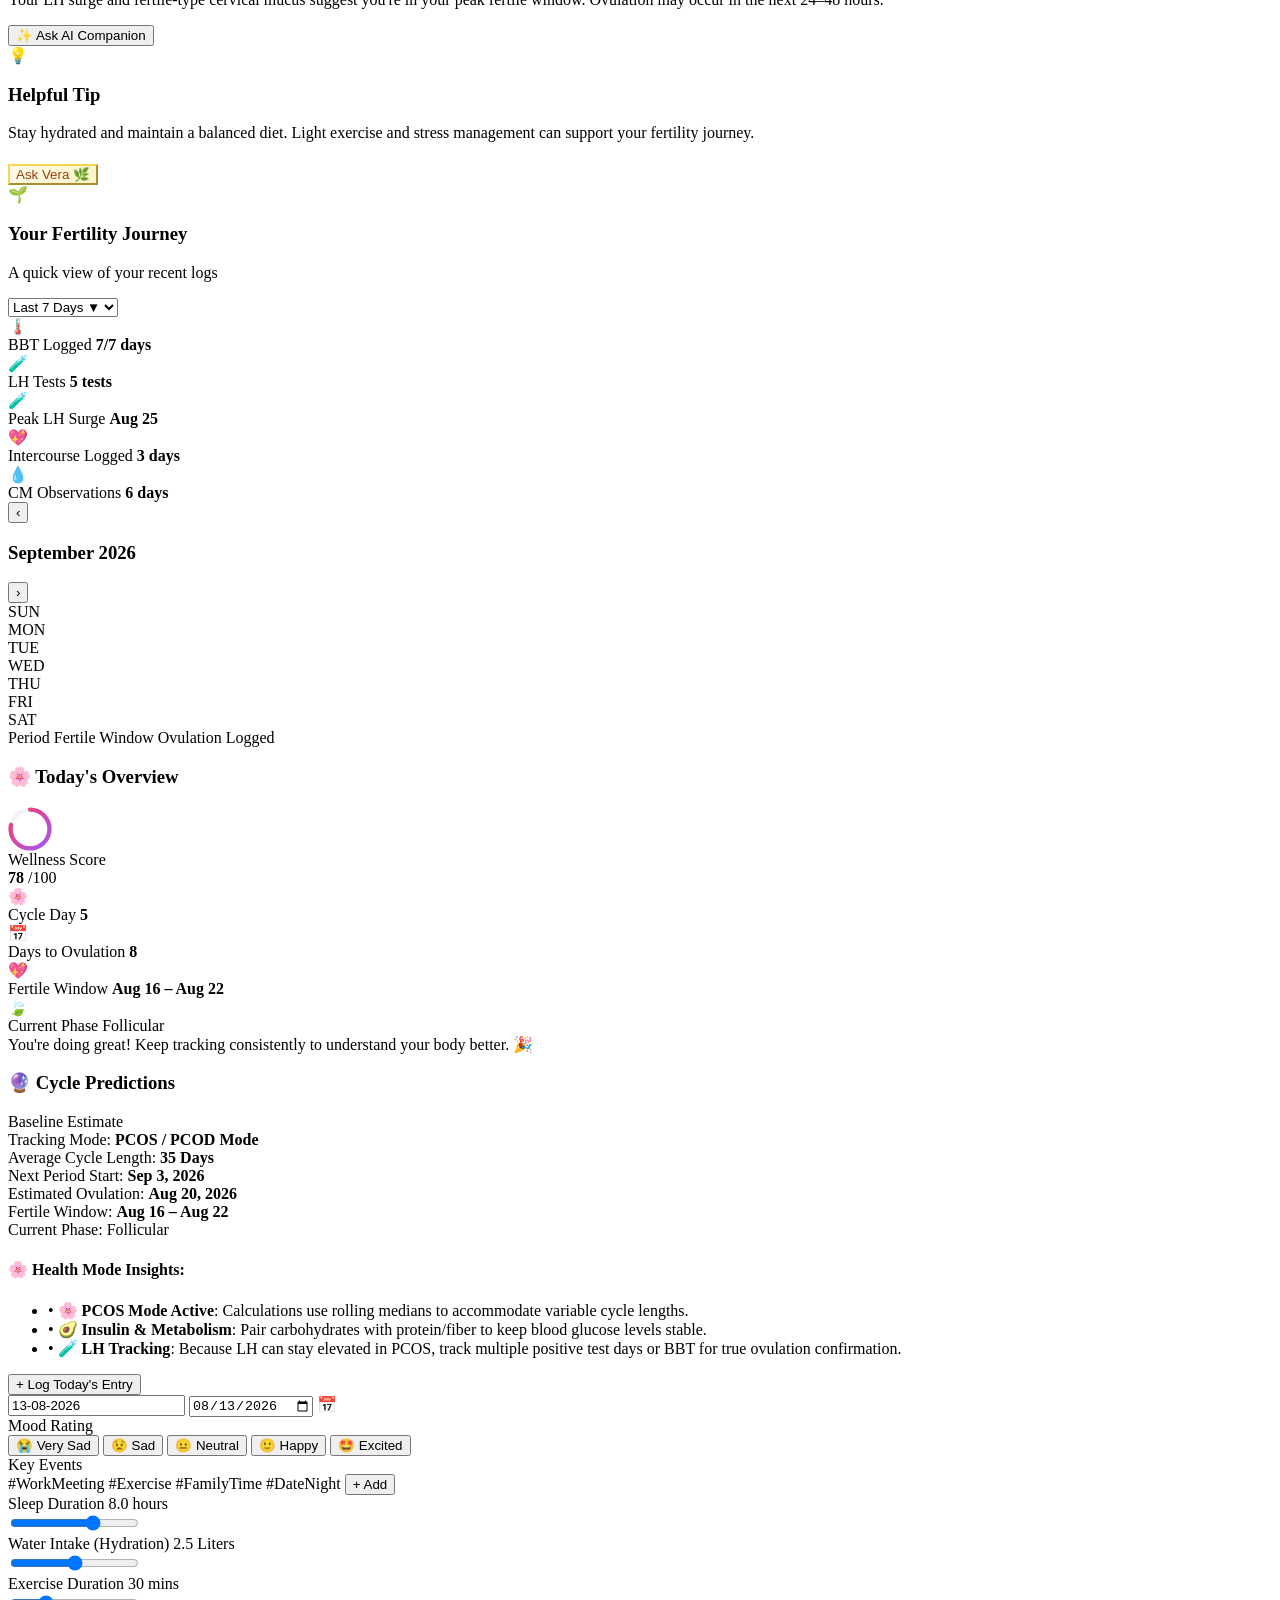
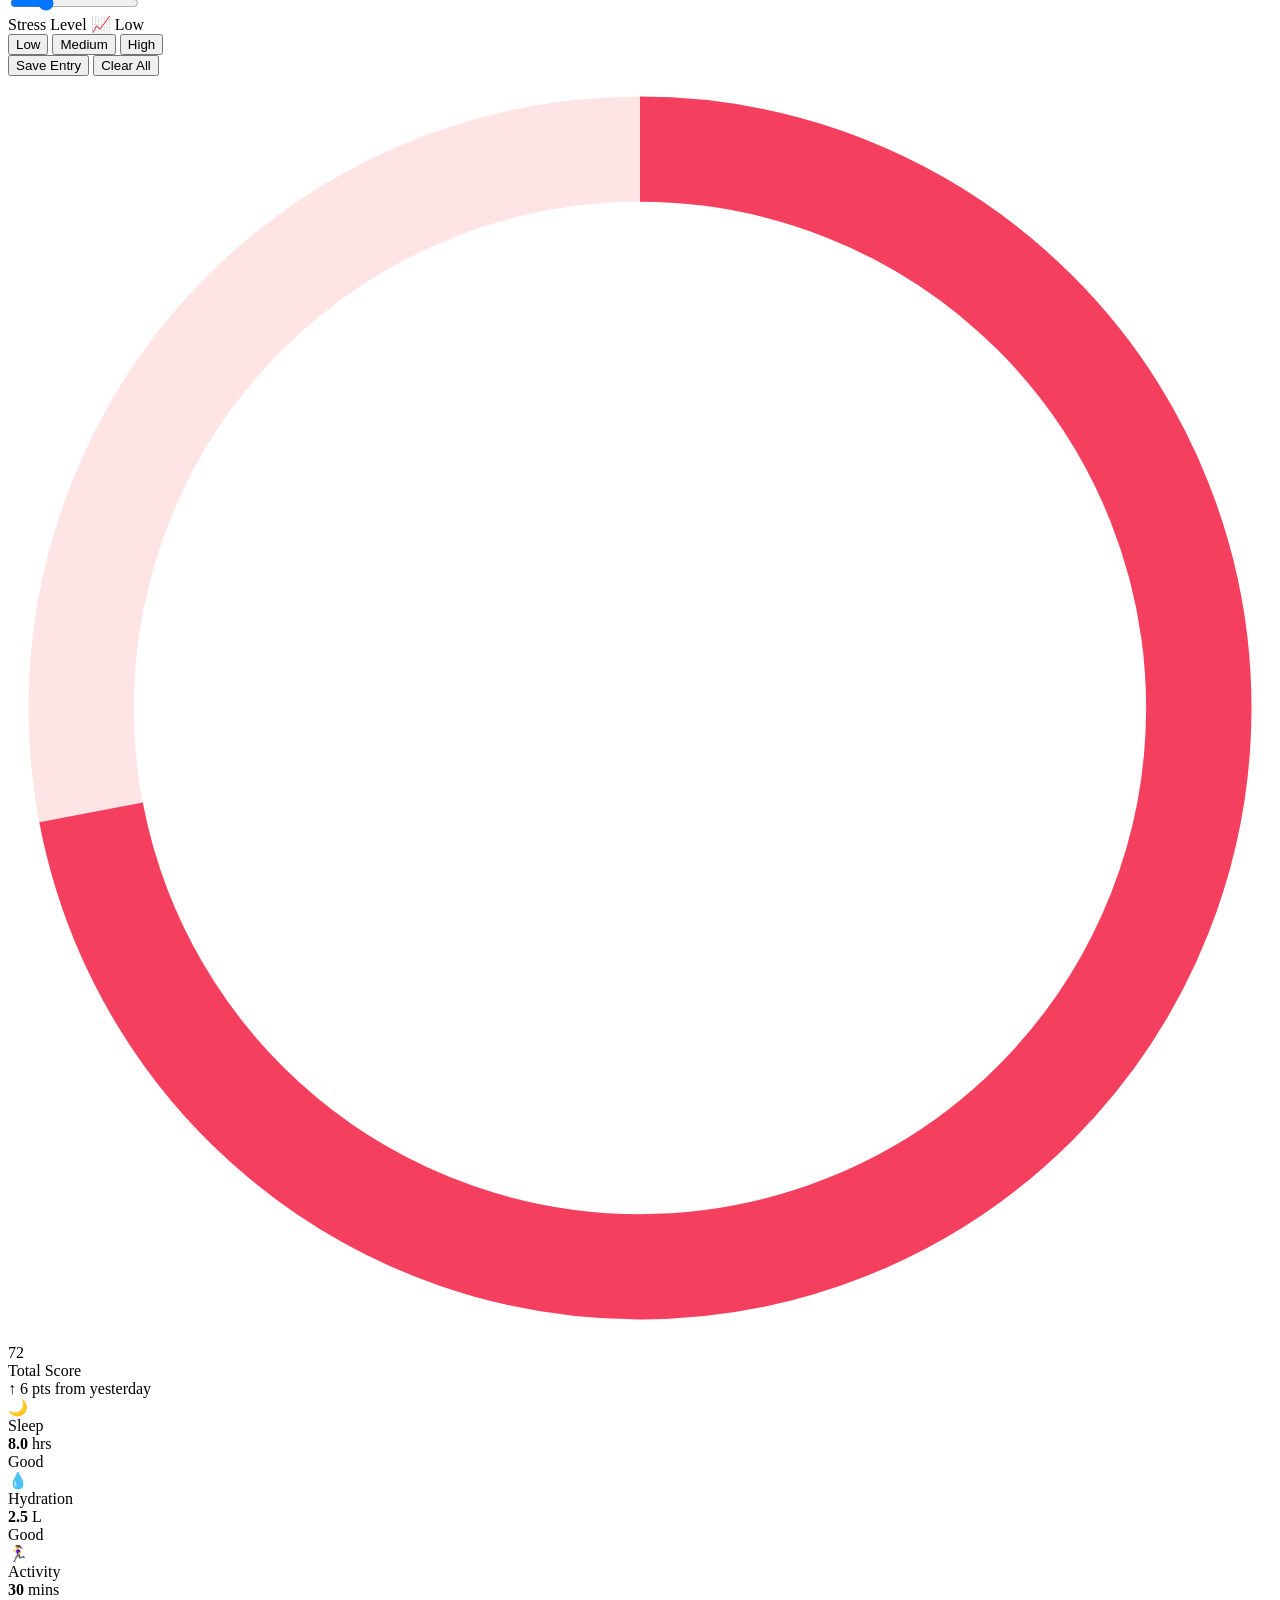
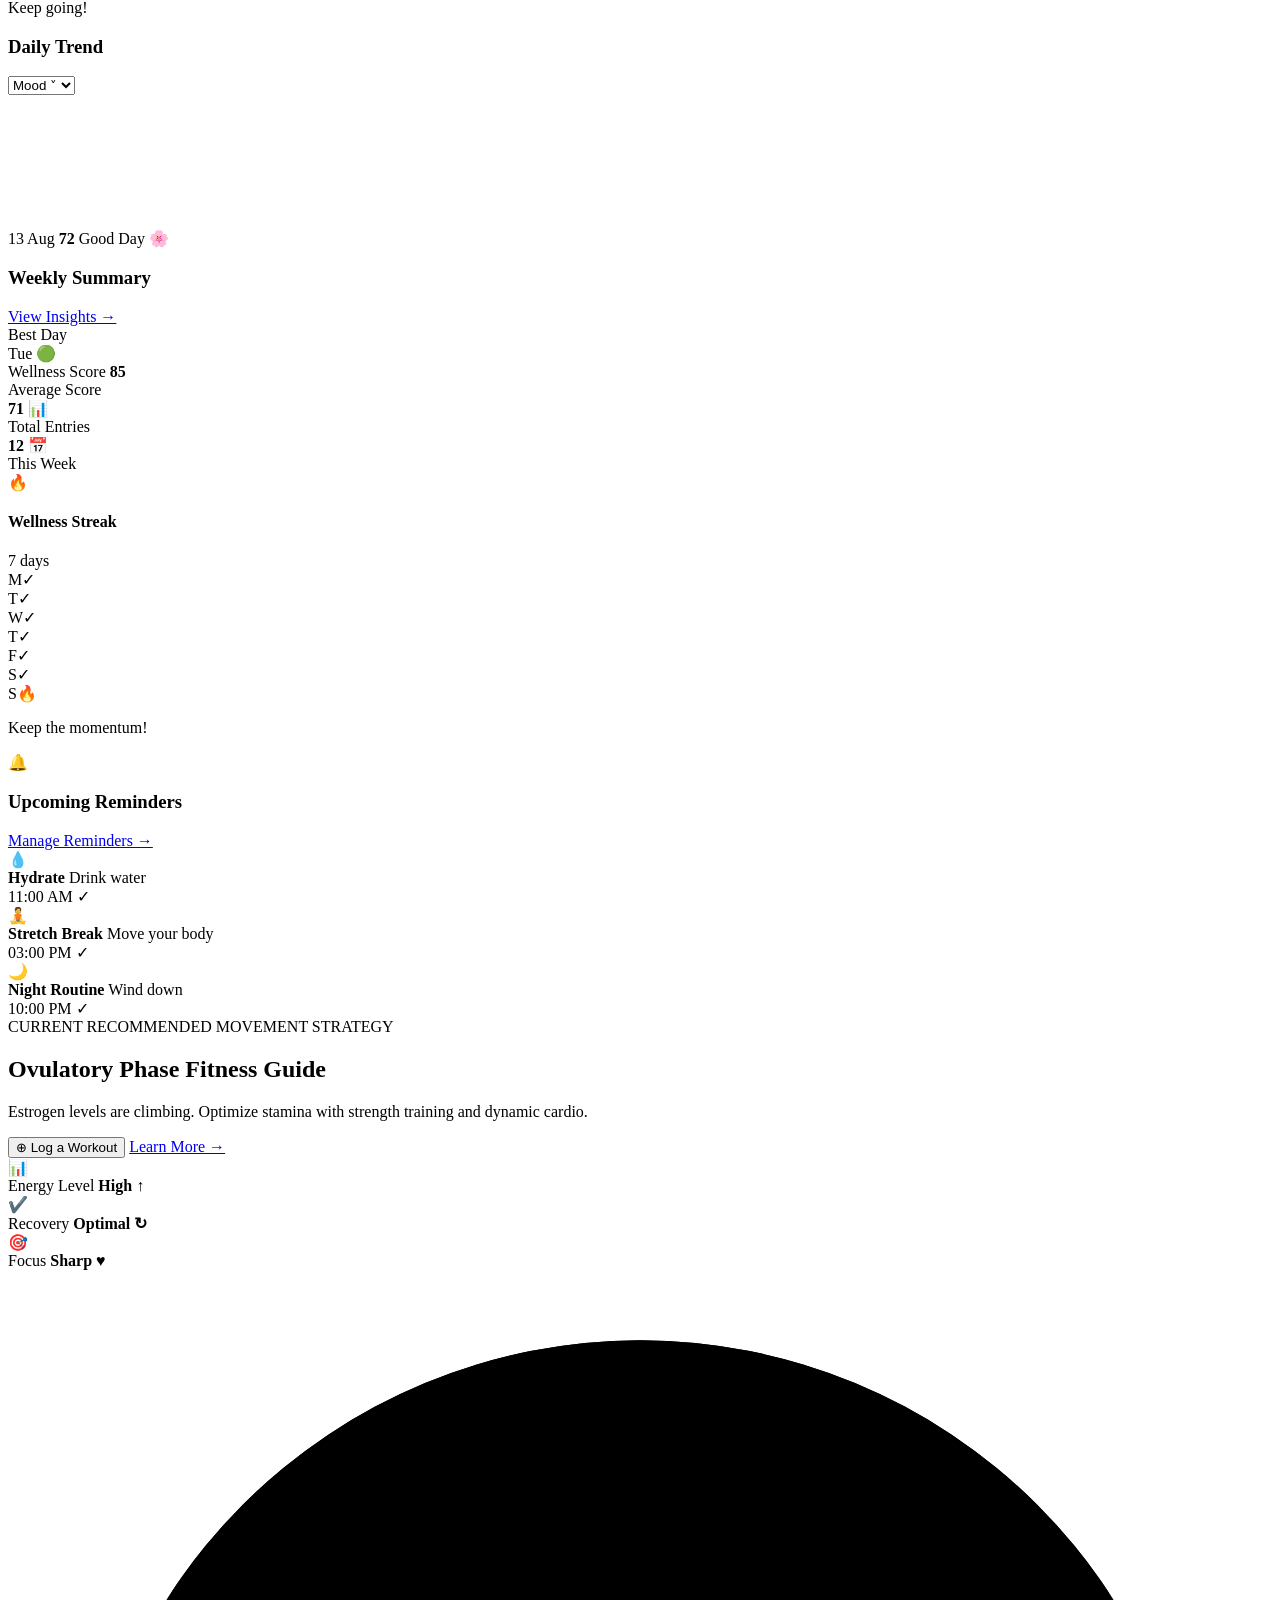
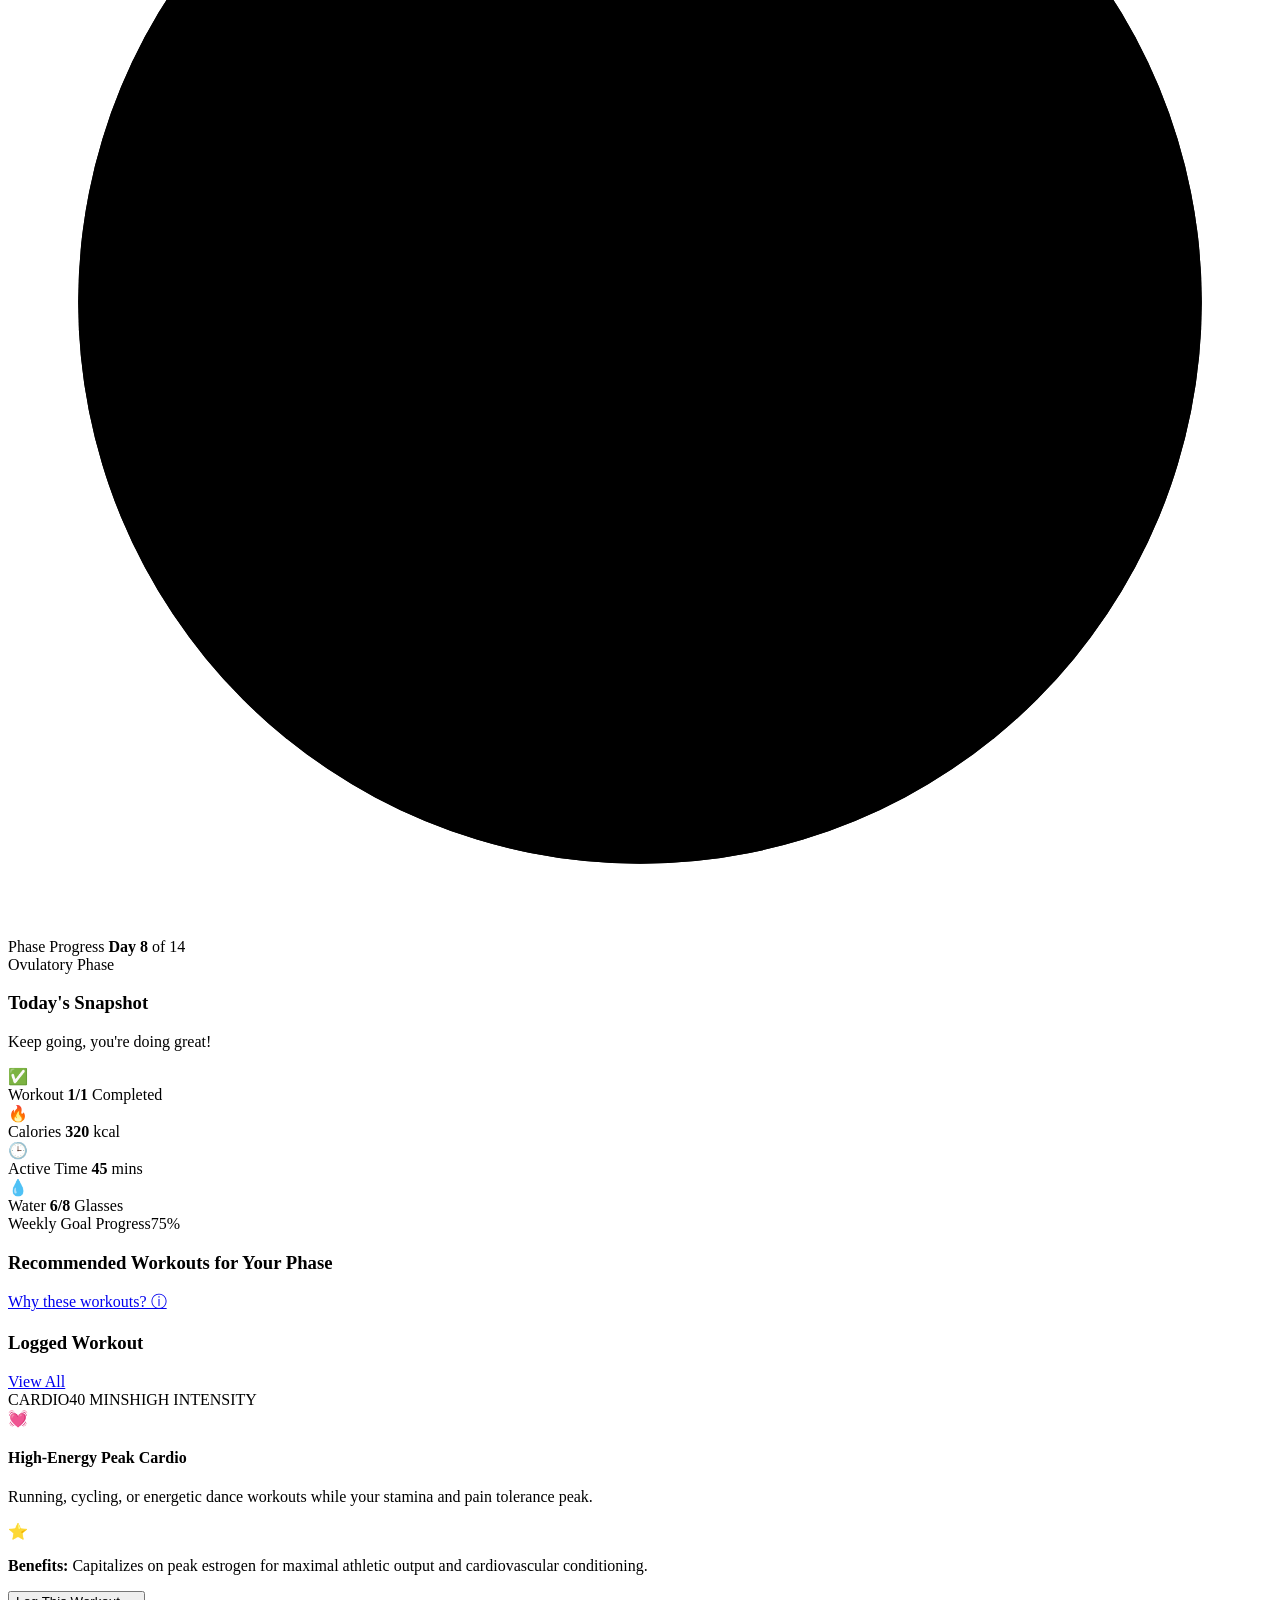
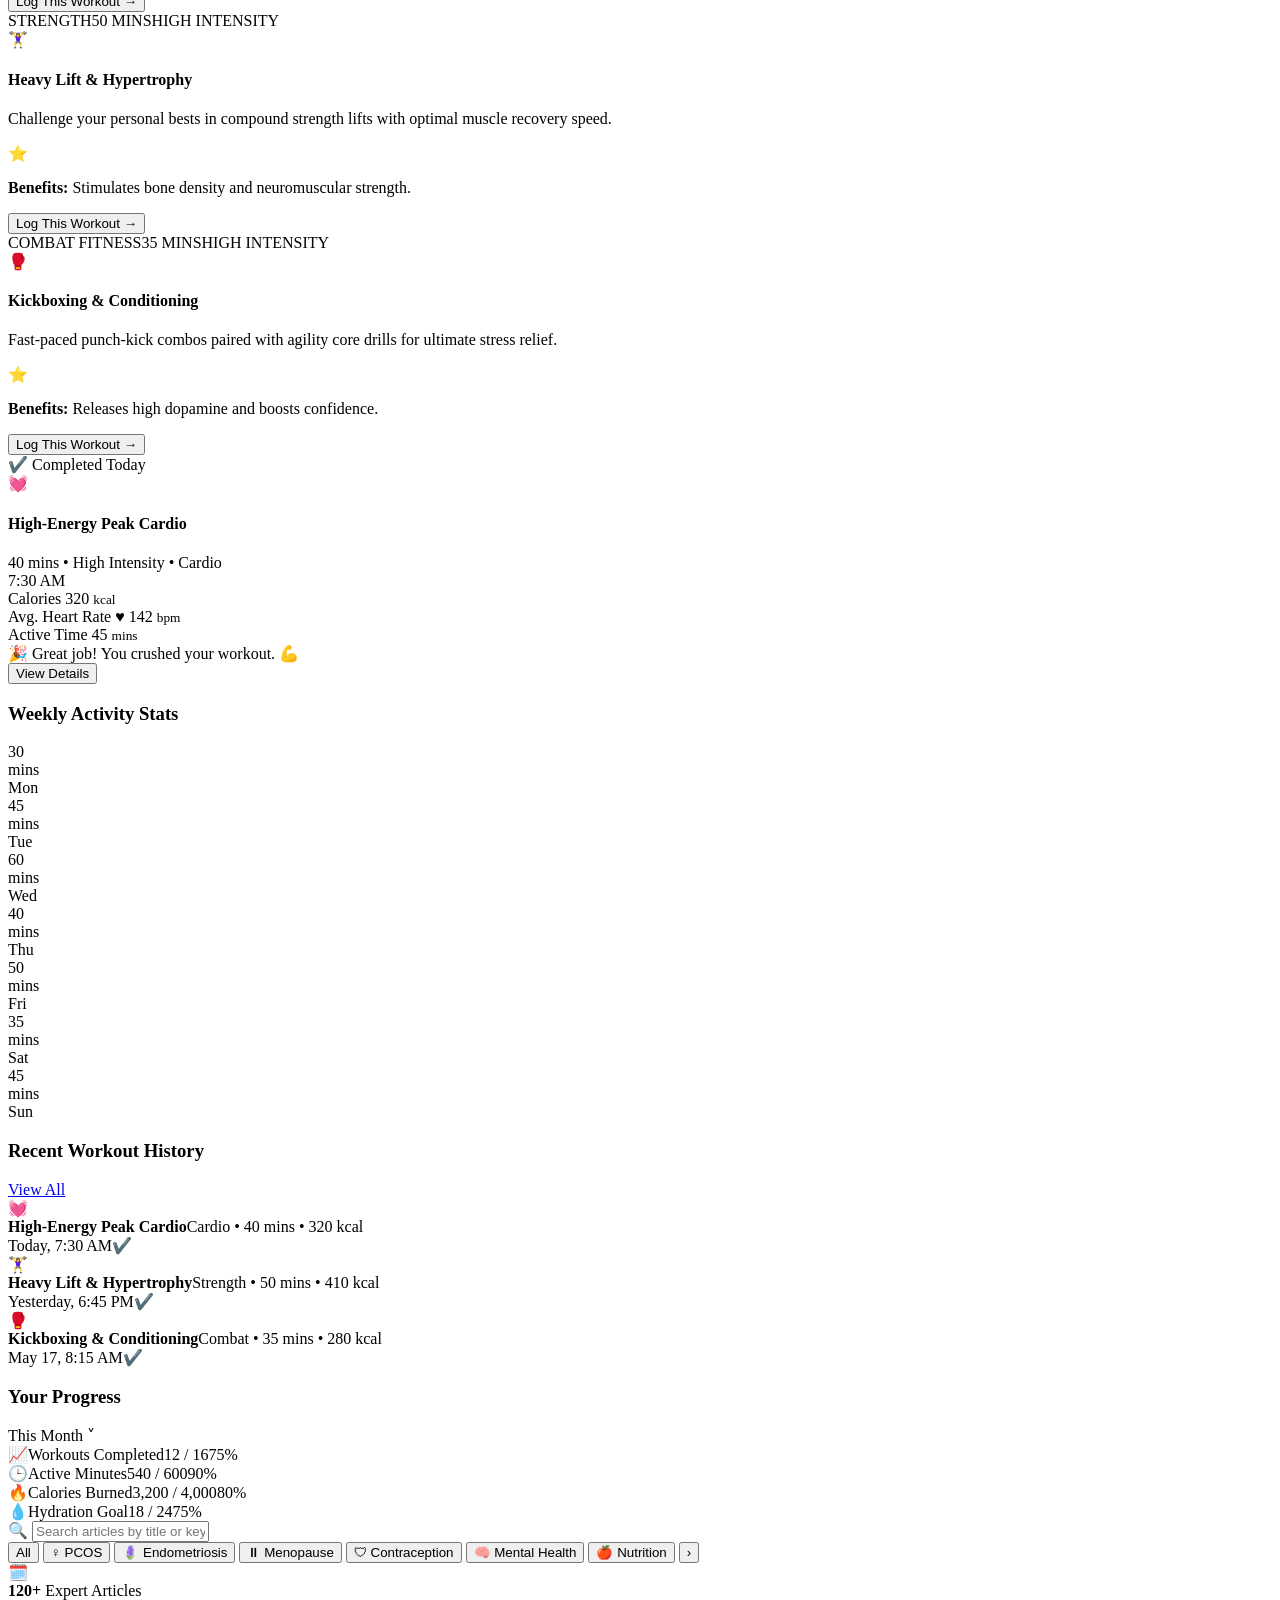
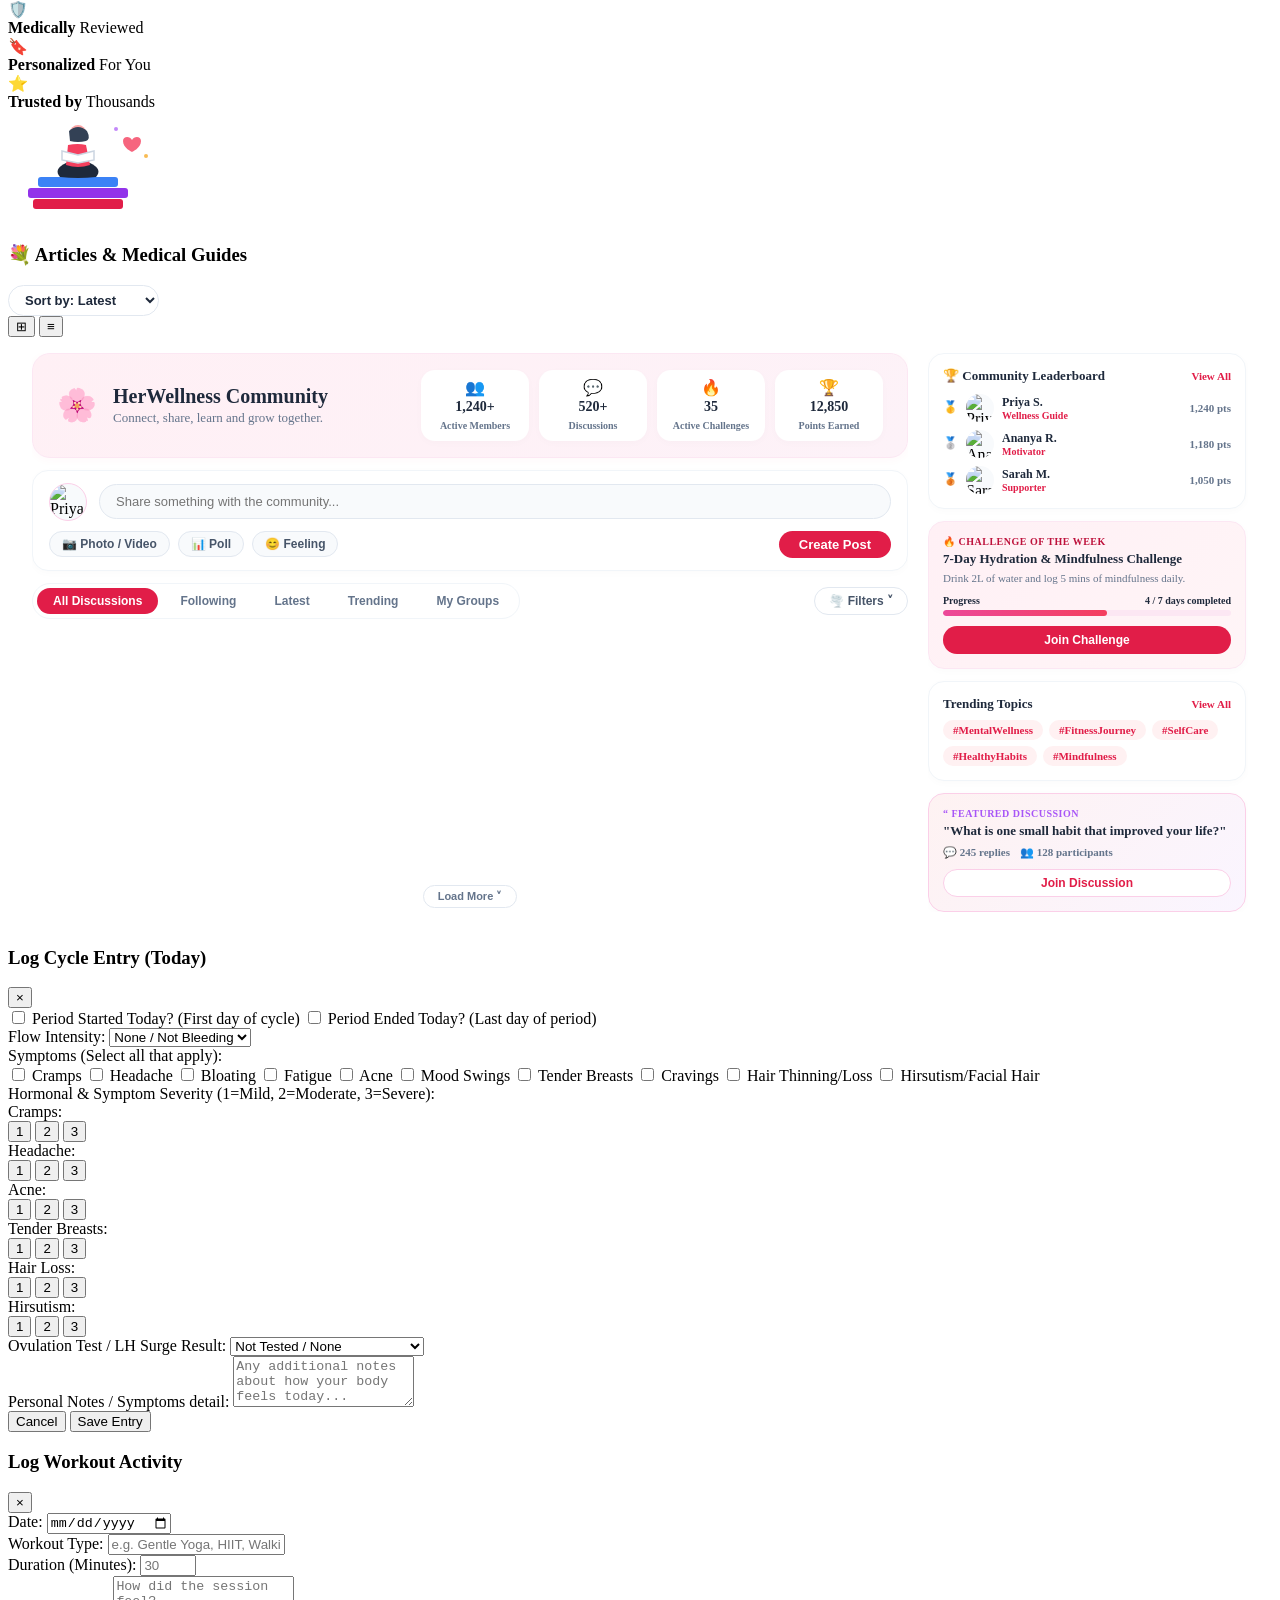
==== commit 7b6c2e61: "UPdated TTC dashboard" ====
--- a/backend/static/index.html
+++ b/backend/static/index.html
@@ -9,11 +9,10 @@
     <link rel="preconnect" href="https://fonts.googleapis.com">
     <link rel="preconnect" href="https://fonts.gstatic.com" crossorigin>
     <link href="https://fonts.googleapis.com/css2?family=Inter:wght@300;400;500;600;700&display=swap" rel="stylesheet">
-    <link rel="stylesheet" href="/css/style.css?v=1010">
+    <link rel="stylesheet" href="/css/style.css?v=1015">
     <style>
-        /* ===== COMMUNITY & TTC PAGE VISIBILITY FIX ===== */
-        body:has(#view-community:not(.hidden)) .app-main-content,
-        body:has(#view-ttc-dashboard:not(.hidden)) .app-main-content {
+        /* ===== COMMUNITY PAGE SCROLLABLE FIX ===== */
+        body:has(#view-community:not(.hidden)) .app-main-content {
             overflow-y: auto !important;
             overflow-x: hidden !important;
             padding: 20px !important;
@@ -24,10 +23,310 @@
             height: auto !important;
             min-height: 100% !important;
         }
+
+        /* ===== TTC DASHBOARD: FULL VIEWPORT FIT (NO PAGE SCROLL) ===== */
+        body:has(#view-ttc-dashboard:not(.hidden)) .app-main-content {
+            overflow: hidden !important;
+            padding: 0 16px 8px 16px !important;
+            background: #f8fafc !important;
+            display: flex !important;
+            flex-direction: column !important;
+            flex: 1 !important;
+            min-height: 0 !important;
+        }
+
         #view-ttc-dashboard:not(.hidden) {
             width: 100% !important;
-            display: block !important;
+            display: flex !important;
+            flex-direction: column !important;
+            flex: 1 !important;
+            min-height: 0 !important;
+            height: 100% !important;
+            overflow: hidden !important;
+        }
+
+        /* TTC layout wrapper: fills available height */
+        #view-ttc-dashboard:not(.hidden) .ttc-layout-wrapper {
+            flex: 1 !important;
+            min-height: 0 !important;
+            overflow: hidden !important;
+            display: flex !important;
+            flex-direction: column !important;
+            gap: 10px !important;
+            padding: 4px 0 2px 0 !important;
+            max-width: none !important;
+        }
+
+        /* Hero banner: compact, fixed height */
+        #view-ttc-dashboard:not(.hidden) .ttc-hero-card {
+            flex-shrink: 0 !important;
+            padding: 10px 18px !important;
+        }
+
+        /* Fertility overview: compact, fixed height */
+        #view-ttc-dashboard:not(.hidden) .ttc-overview-card-v2 {
+            flex-shrink: 0 !important;
+            padding: 10px 14px !important;
+        }
+
+        #view-ttc-dashboard:not(.hidden) .ttc-card-header-v2 {
+            margin-bottom: 6px !important;
+        }
+
+        #view-ttc-dashboard:not(.hidden) .ttc-mcard {
+            min-height: 72px !important;
+            padding: 9px 10px !important;
+        }
+
+        /* Analytics 4-col: corrected proportions */
+        #view-ttc-dashboard:not(.hidden) .ttc-analytics-4col {
+            flex: 1 !important;
+            min-height: 0 !important;
+            gap: 10px !important;
+            align-items: stretch !important;
+            overflow: hidden !important;
+            /* BBT wide | Signals narrow | Calendar medium | Sidebar medium */
+            grid-template-columns: 2.2fr 1fr 1.7fr 1.1fr !important;
+        }
+
+        /* Each column card fills height */
+        #view-ttc-dashboard:not(.hidden) .ttc-col-card {
+            min-height: 0 !important;
+            overflow: hidden !important;
+            padding: 12px 14px !important;
+            display: flex !important;
+            flex-direction: column !important;
+        }
+
+        /* Calendar card specifically: must not clip its grid rows */
+        #view-ttc-dashboard:not(.hidden) .ttc-col-card:has(#ttc-calendar-grid) {
+            overflow: visible !important;
+        }
+
+        /* Right sidebar: flex column, proportional distribution */
+        #view-ttc-dashboard:not(.hidden) .ttc-right-sidebar {
+            min-height: 0 !important;
+            overflow: hidden !important;
+            gap: 6px !important;
+            display: flex !important;
+            flex-direction: column !important;
+        }
+
+        /* Today's Log — gets most space */
+        #view-ttc-dashboard:not(.hidden) .ttc-sidebar-card:nth-child(1) {
+            flex: 2 1 0 !important;
+            min-height: 0 !important;
+            overflow: hidden !important;
+            padding: 10px 12px !important;
+            display: flex !important;
+            flex-direction: column !important;
+        }
+
+        /* AI Insight — medium space */
+        #view-ttc-dashboard:not(.hidden) .ttc-sidebar-card:nth-child(2) {
+            flex: 1.1 1 0 !important;
+            min-height: 0 !important;
+            overflow: hidden !important;
+            padding: 10px 12px !important;
+            display: flex !important;
+            flex-direction: column !important;
+        }
+
+        /* Helpful Tip — compact but fully visible */
+        #view-ttc-dashboard:not(.hidden) .ttc-sidebar-card:nth-child(3) {
+            flex: 0.75 1 0 !important;
+            min-height: 0 !important;
+            overflow: hidden !important;
+            padding: 8px 12px !important;
+            display: flex !important;
+            flex-direction: column !important;
+        }
+
+        /* Today's log rows: scrollable so all 4 entries always visible */
+        #view-ttc-dashboard:not(.hidden) .today-log-rows {
+            overflow-y: auto !important;
+            flex: 1 !important;
+            min-height: 0 !important;
+            gap: 5px !important;
+            margin: 5px 0 !important;
+        }
+
+        /* AI Insight body: scrollable if text is long */
+        #view-ttc-dashboard:not(.hidden) .card-ai-insight .ai-insight-text {
+            overflow-y: auto !important;
+            flex: 1 !important;
+            min-height: 0 !important;
+        }
+
+        /* Calendar card: show all rows, no scrollbar */
+        #view-ttc-dashboard:not(.hidden) .ttc-col-card:has(#ttc-calendar-grid) {
+            overflow: visible !important;
+        }
+
+        /* BBT chart canvas: fills card vertically */
+        #view-ttc-dashboard:not(.hidden) .bbt-chart-canvas-wrap {
+            flex: 1 !important;
+            min-height: 0 !important;
             height: auto !important;
+            min-height: 110px !important;
+            margin: 6px 0 !important;
+        }
+
+        #view-ttc-dashboard:not(.hidden) #bbtChartCanvas {
+            width: 100% !important;
+            height: 100% !important;
+        }
+
+        /* Fertility signals rows: fill available space */
+        #view-ttc-dashboard:not(.hidden) .signals-rows-v2 {
+            flex: 1 !important;
+            min-height: 0 !important;
+            margin: 6px 0 !important;
+            gap: 6px !important;
+            overflow: hidden !important;
+        }
+
+        #view-ttc-dashboard:not(.hidden) .sig-row-item {
+            padding: 7px 10px !important;
+            flex-shrink: 0 !important;
+        }
+
+        /* Calendar grid: compact spacing */
+        #view-ttc-dashboard:not(.hidden) .ttc-cal-grid-compact {
+            gap: 3px !important;
+            margin: 3px 0 !important;
+        }
+
+        #view-ttc-dashboard:not(.hidden) .cal-compact-weekdays {
+            margin-top: 4px !important;
+            margin-bottom: 2px !important;
+        }
+
+        #view-ttc-dashboard:not(.hidden) .cal-compact-legend {
+            margin-top: 4px !important;
+        }
+
+        /* Today log compact rows */
+        #view-ttc-dashboard:not(.hidden) .tlog-row {
+            font-size: 0.76rem !important;
+        }
+
+        /* Sidebar card headers: tighter margin */
+        #view-ttc-dashboard:not(.hidden) .ttc-sidebar-card .ttc-card-header-v2 {
+            margin-bottom: 4px !important;
+            flex-shrink: 0 !important;
+        }
+
+        /* Hide journey card on desktop */
+        #view-ttc-dashboard:not(.hidden) .ttc-journey-card {
+            display: none !important;
+        }
+
+        /* Outline pink button compact */
+        #view-ttc-dashboard:not(.hidden) .btn-outline-pink-pill {
+            margin-top: 6px !important;
+            padding: 6px 12px !important;
+            flex-shrink: 0 !important;
+        }
+
+        /* AI insight text compact */
+        #view-ttc-dashboard:not(.hidden) .ai-insight-text {
+            margin: 4px 0 6px 0 !important;
+            font-size: 0.76rem !important;
+        }
+
+        /* Helpful tip text compact */
+        #view-ttc-dashboard:not(.hidden) .helpful-tip-text {
+            font-size: 0.76rem !important;
+            margin: 3px 0 0 0 !important;
+            flex: 1 !important;
+            overflow: hidden !important;
+        }
+
+        /* Buttons compact */
+        #view-ttc-dashboard:not(.hidden) .btn-ask-ai,
+        #view-ttc-dashboard:not(.hidden) .btn-add-more-logs {
+            padding: 6px 12px !important;
+            font-size: 0.74rem !important;
+            flex-shrink: 0 !important;
+        }
+
+        /* Vera float: anchored to bottom-right viewport, NEVER overlaps card content */
+        body:has(#view-ttc-dashboard:not(.hidden)) #vera-float-widget {
+            position: fixed !important;
+            bottom: 20px !important;
+            right: 20px !important;
+            z-index: 999 !important;
+            max-width: 64px !important;
+        }
+
+        /* mcard val: prominent */
+        #view-ttc-dashboard:not(.hidden) .mcard-val {
+            font-size: 1.1rem !important;
+            margin: 2px 0 !important;
+        }
+
+        /* Responsive: medium desktop (1280–1500px) */
+        @media (max-width: 1500px) {
+            #view-ttc-dashboard:not(.hidden) .ttc-analytics-4col {
+                grid-template-columns: 2fr 1fr 1.6fr 1fr !important;
+            }
+        }
+
+        @media (max-width: 1300px) {
+            #view-ttc-dashboard:not(.hidden) .ttc-analytics-4col {
+                grid-template-columns: 1.8fr 1fr 1.5fr 1fr !important;
+            }
+            #view-ttc-dashboard:not(.hidden) .ttc-mcard {
+                min-height: 66px !important;
+            }
+        }
+
+        /* Tablet & mobile: allow scrolling, stack layout */
+        @media (max-width: 1024px) {
+            #view-ttc-dashboard:not(.hidden) {
+                overflow-y: auto !important;
+                height: auto !important;
+            }
+            #view-ttc-dashboard:not(.hidden) .ttc-layout-wrapper {
+                overflow: visible !important;
+                height: auto !important;
+                flex: none !important;
+            }
+            #view-ttc-dashboard:not(.hidden) .ttc-analytics-4col {
+                flex: none !important;
+                height: auto !important;
+                grid-template-columns: 1fr 1fr !important;
+            }
+            #view-ttc-dashboard:not(.hidden) .ttc-right-sidebar {
+                grid-column: span 2 !important;
+                flex-direction: row !important;
+                flex-wrap: wrap !important;
+                overflow: visible !important;
+            }
+            #view-ttc-dashboard:not(.hidden) .ttc-sidebar-card:nth-child(1),
+            #view-ttc-dashboard:not(.hidden) .ttc-sidebar-card:nth-child(2),
+            #view-ttc-dashboard:not(.hidden) .ttc-sidebar-card:nth-child(3) {
+                flex: 1 1 200px !important;
+                min-height: 140px !important;
+            }
+            #view-ttc-dashboard:not(.hidden) .ttc-journey-card {
+                display: block !important;
+            }
+            #view-ttc-dashboard:not(.hidden) .bbt-chart-canvas-wrap {
+                height: 180px !important;
+                min-height: 180px !important;
+                flex: none !important;
+            }
+        }
+
+        @media (max-width: 768px) {
+            #view-ttc-dashboard:not(.hidden) .ttc-analytics-4col {
+                grid-template-columns: 1fr !important;
+            }
+            #view-ttc-dashboard:not(.hidden) .ttc-right-sidebar {
+                flex-direction: column !important;
+            }
         }
     </style>
 </head>
@@ -760,47 +1059,50 @@
                                 <!-- Widget 1: Today's Log Card -->
                                 <div class="ttc-sidebar-card">
                                     <div class="ttc-card-header-v2">
-                                        <h3>Today's Log</h3>
+                                        <div class="header-title-info">
+                                            <span class="card-header-icon">📋</span>
+                                            <h3>Today's Log</h3>
+                                        </div>
                                         <span class="log-date-label" id="today-log-date">Aug 25, 2025</span>
                                     </div>
 
                                     <div class="today-log-rows">
-                                        <div class="tlog-row">
+                                        <div class="tlog-row" title="Basal Body Temperature">
                                             <div class="tlog-left">
-                                                <span class="tlog-icon">🌡️</span>
+                                                <span class="tlog-icon" aria-hidden="true">🌡️</span>
                                                 <span class="tlog-label">BBT</span>
                                             </div>
                                             <div class="tlog-right">
                                                 <strong id="today-bbt-val">36.52 °C</strong>
-                                                <span class="check-green">✓</span>
+                                                <span class="check-green" title="Logged">✓</span>
                                             </div>
                                         </div>
 
-                                        <div class="tlog-row">
+                                        <div class="tlog-row" title="Luteinizing Hormone Test">
                                             <div class="tlog-left">
-                                                <span class="tlog-icon">🧪</span>
+                                                <span class="tlog-icon" aria-hidden="true">🧪</span>
                                                 <span class="tlog-label">LH Test</span>
                                             </div>
                                             <div class="tlog-right">
                                                 <strong id="today-lh-val">Surge</strong>
-                                                <span class="dot-red">🔴</span>
+                                                <span class="dot-red" title="LH Surge detected">🔴</span>
                                             </div>
                                         </div>
 
-                                        <div class="tlog-row">
+                                        <div class="tlog-row" title="Cervical Mucus observation">
                                             <div class="tlog-left">
-                                                <span class="tlog-icon">💧</span>
+                                                <span class="tlog-icon" aria-hidden="true">💧</span>
                                                 <span class="tlog-label">Cervical Mucus</span>
                                             </div>
                                             <div class="tlog-right">
                                                 <strong id="today-cm-val">Watery</strong>
-                                                <span class="check-green">✓</span>
+                                                <span class="check-green" title="Logged">✓</span>
                                             </div>
                                         </div>
 
-                                        <div class="tlog-row">
+                                        <div class="tlog-row" title="Intercourse logged">
                                             <div class="tlog-left">
-                                                <span class="tlog-icon">💖</span>
+                                                <span class="tlog-icon" aria-hidden="true">💖</span>
                                                 <span class="tlog-label">Intercourse</span>
                                             </div>
                                             <div class="tlog-right">
@@ -820,13 +1122,14 @@
                                             <span class="card-header-icon">✨</span>
                                             <h3>AI Insight</h3>
                                         </div>
+                                        <span class="ai-generated-label">✨ AI</span>
                                     </div>
 
                                     <p class="ai-insight-text" id="ttc-ai-insight-body">
                                         Your LH surge and fertile-type cervical mucus suggest you're in your peak fertile window. Ovulation may occur in the next 24–48 hours.
                                     </p>
 
-                                    <button class="btn-ask-ai" onclick="toggleVeraFloat()">Ask AI Companion</button>
+                                    <button class="btn-ask-ai" onclick="toggleVeraFloat()">✨ Ask AI Companion</button>
                                 </div>
 
                                 <!-- Widget 3: Helpful Tip Card -->
@@ -841,6 +1144,8 @@
                                     <p class="helpful-tip-text">
                                         Stay hydrated and maintain a balanced diet. Light exercise and stress management can support your fertility journey.
                                     </p>
+
+                                    <button class="btn-ask-ai" style="margin-top: 6px; background: linear-gradient(135deg,#fffbeb,#fef3c7); border-color: #fcd34d; color: #92400e;" onclick="toggleVeraFloat()">Ask Vera 🌿</button>
                                 </div>
 
                             </aside>
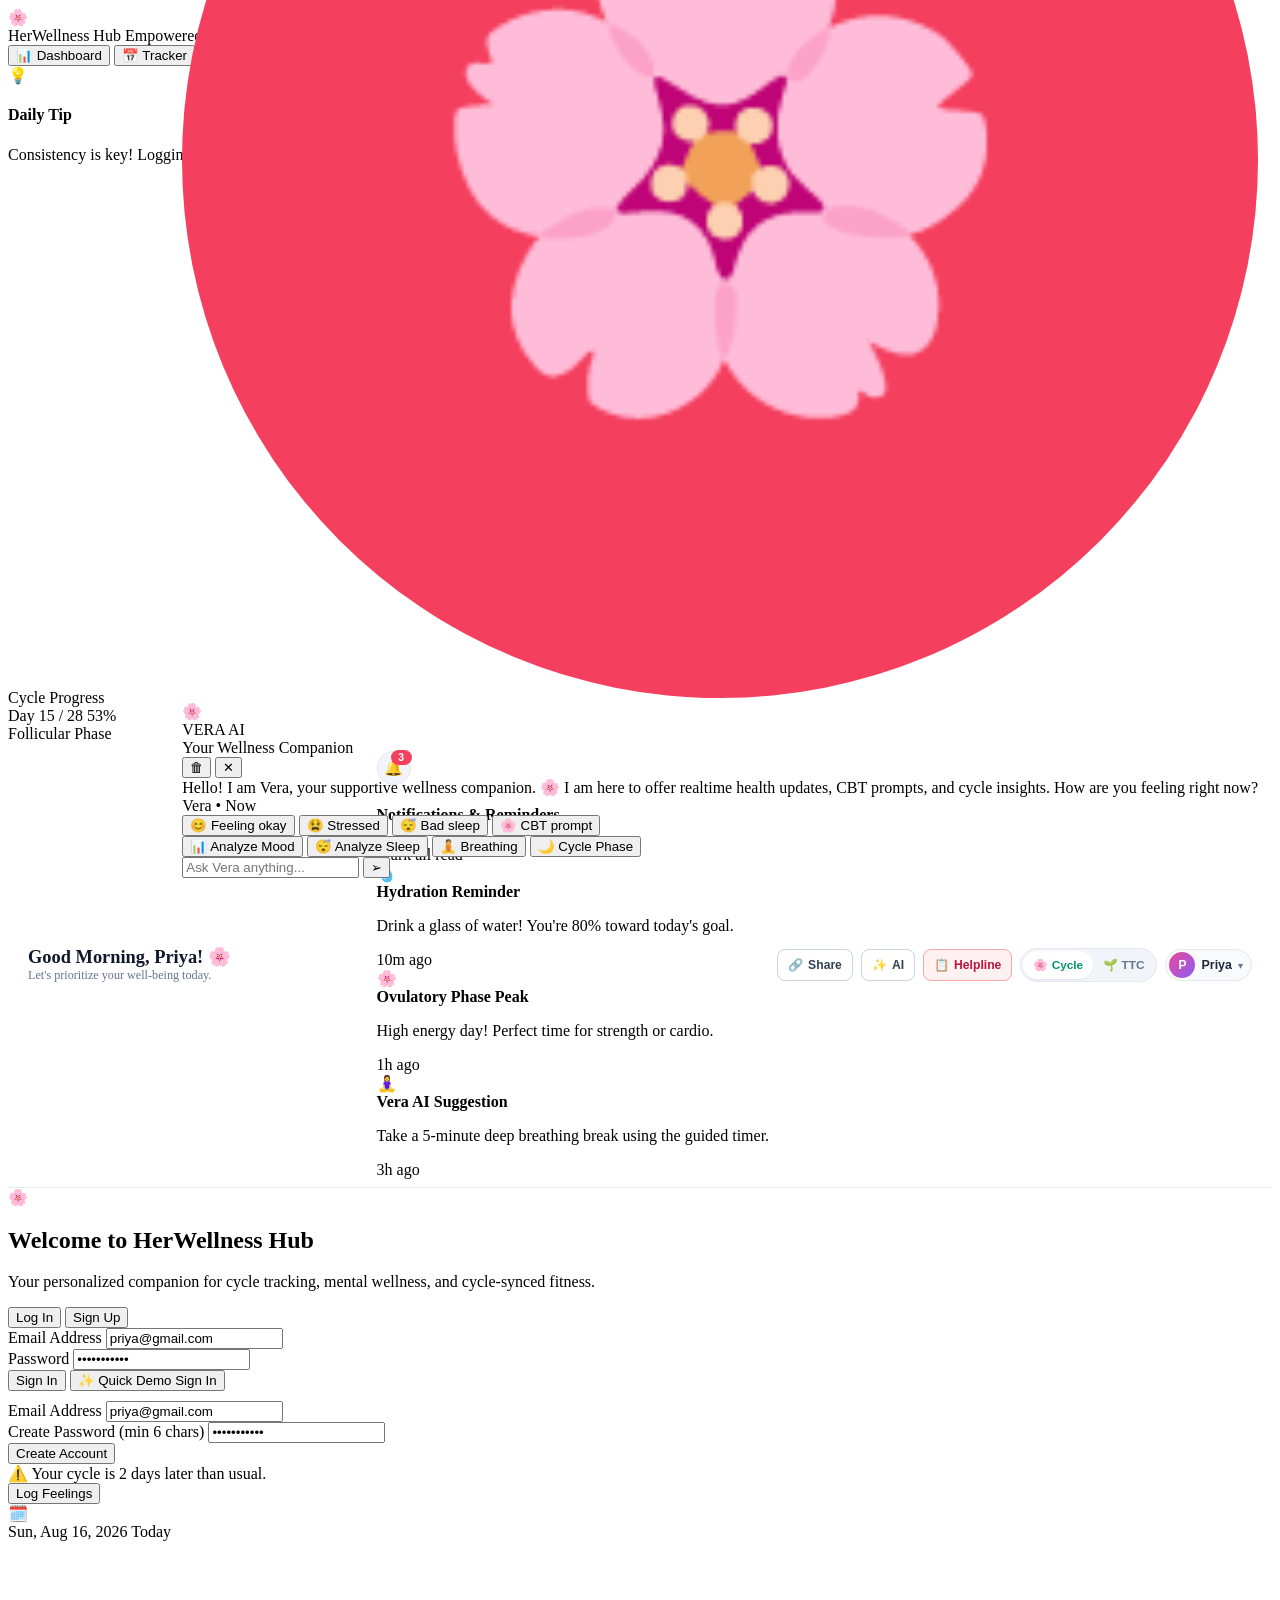
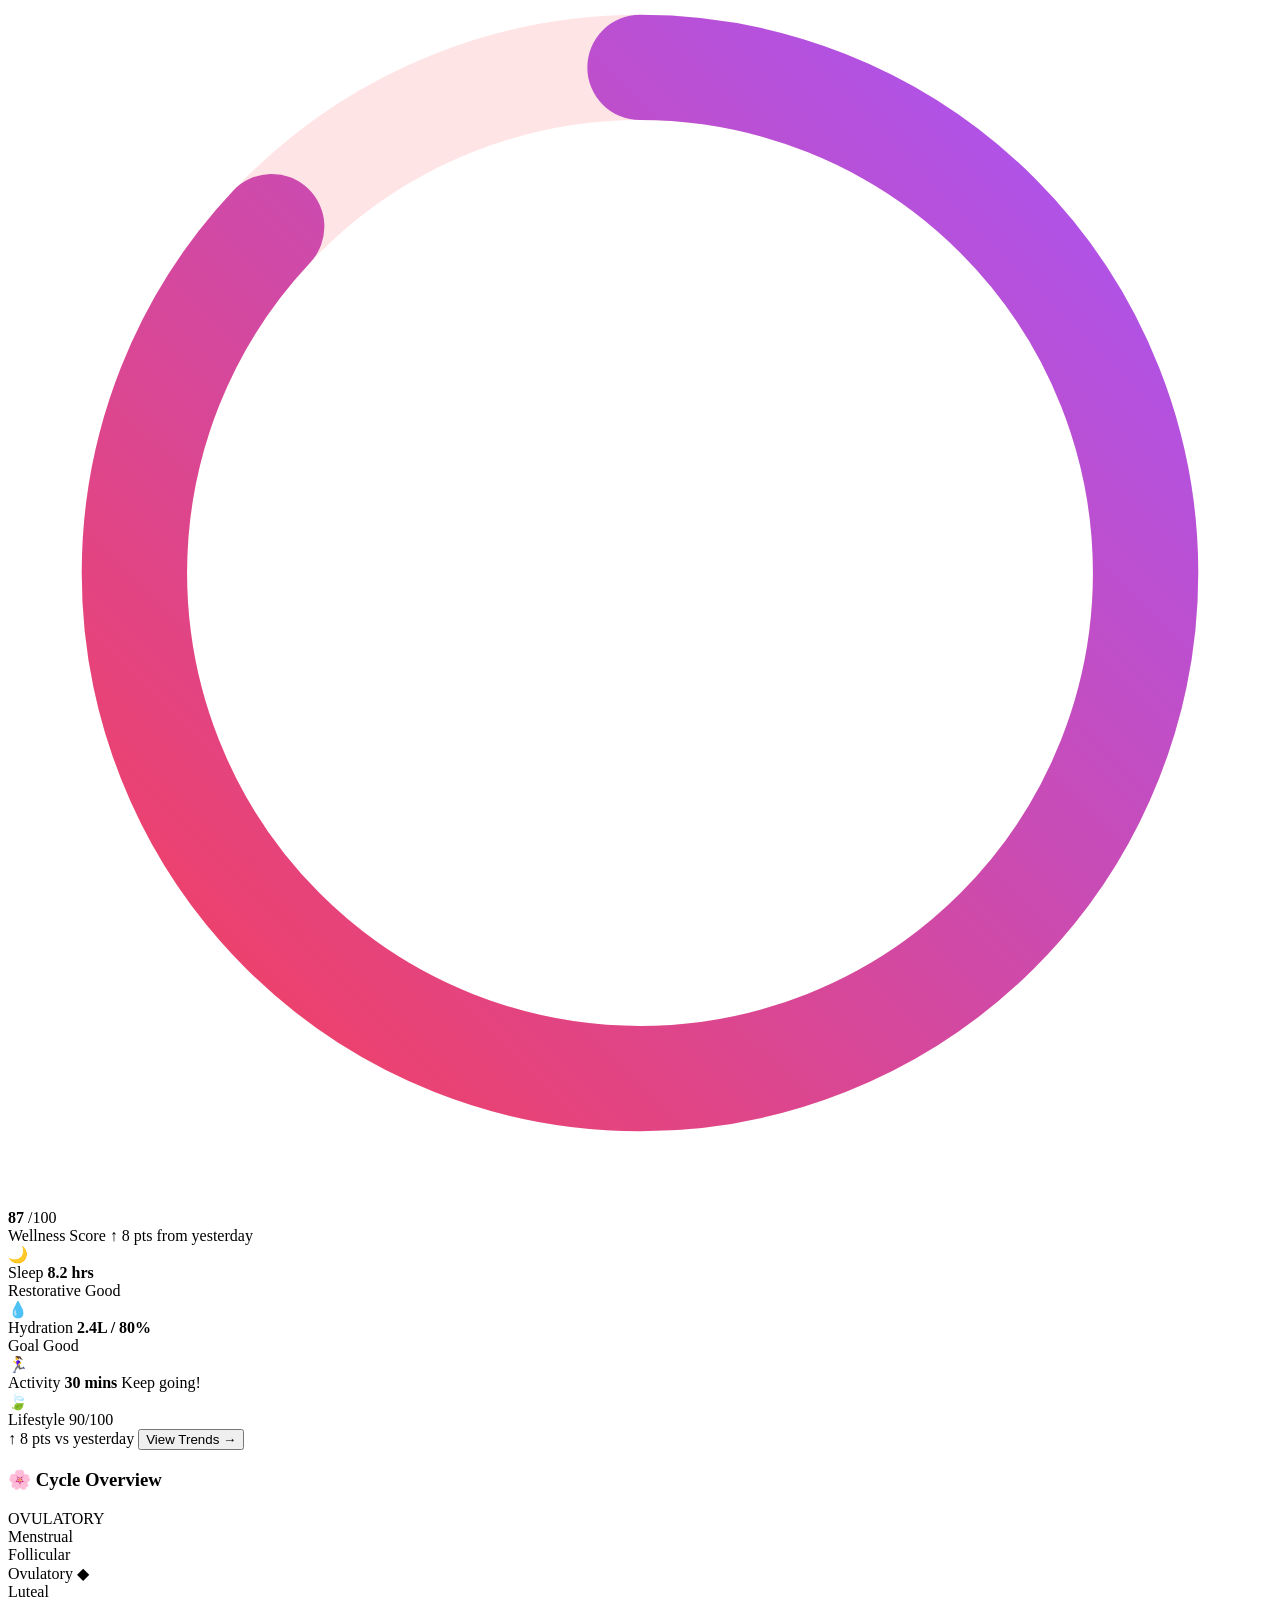
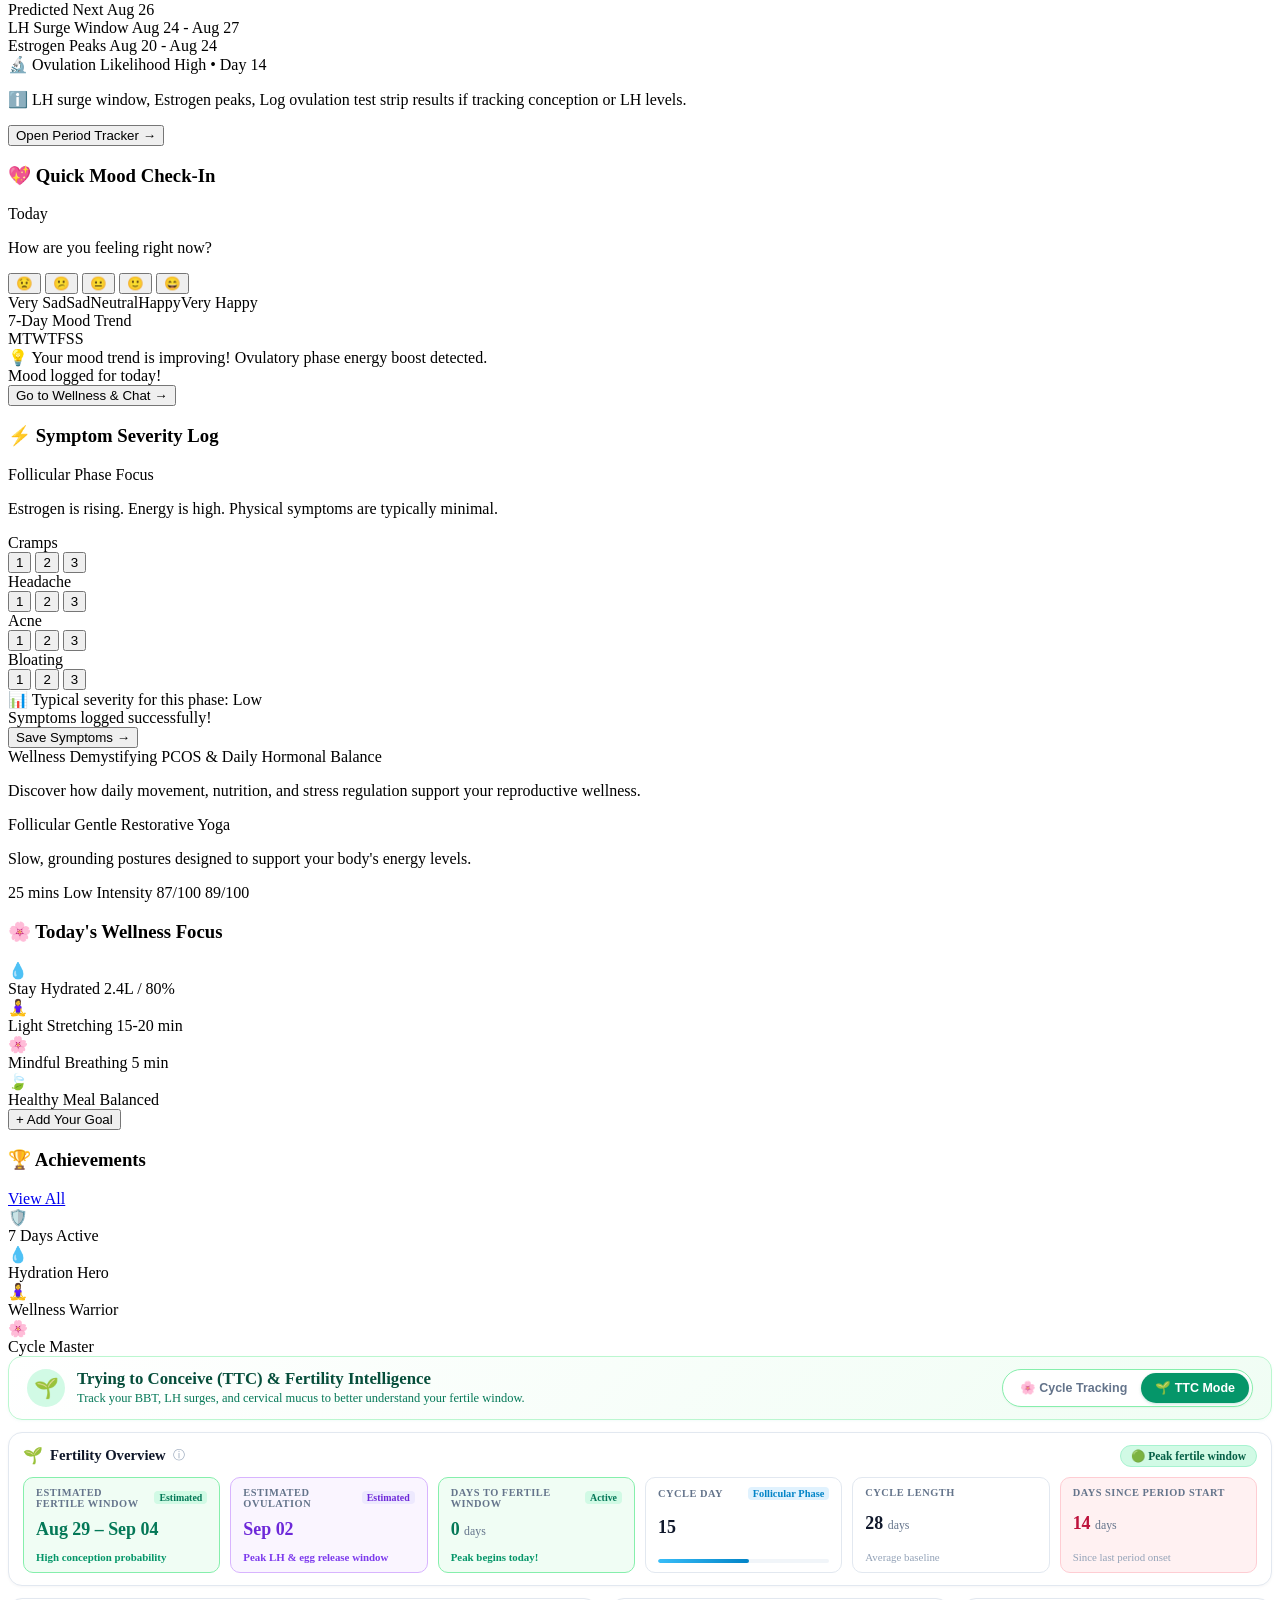
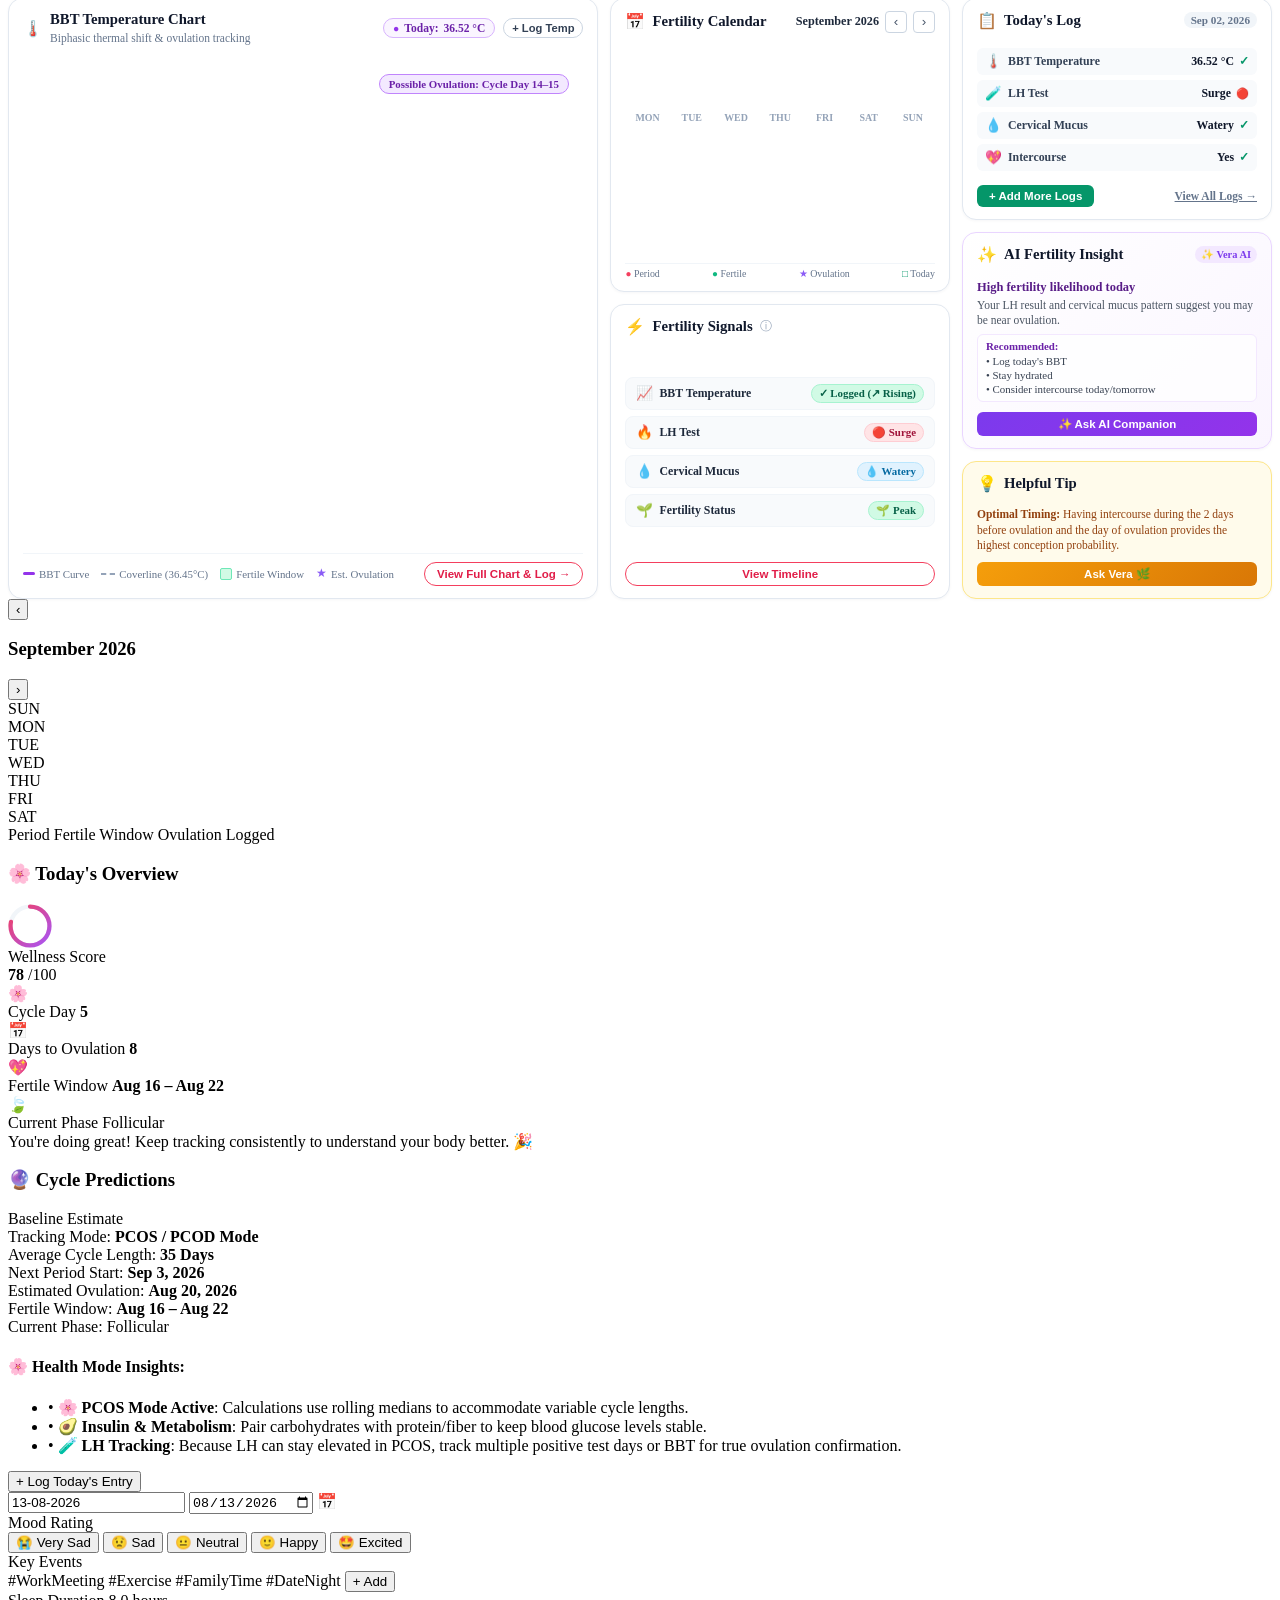
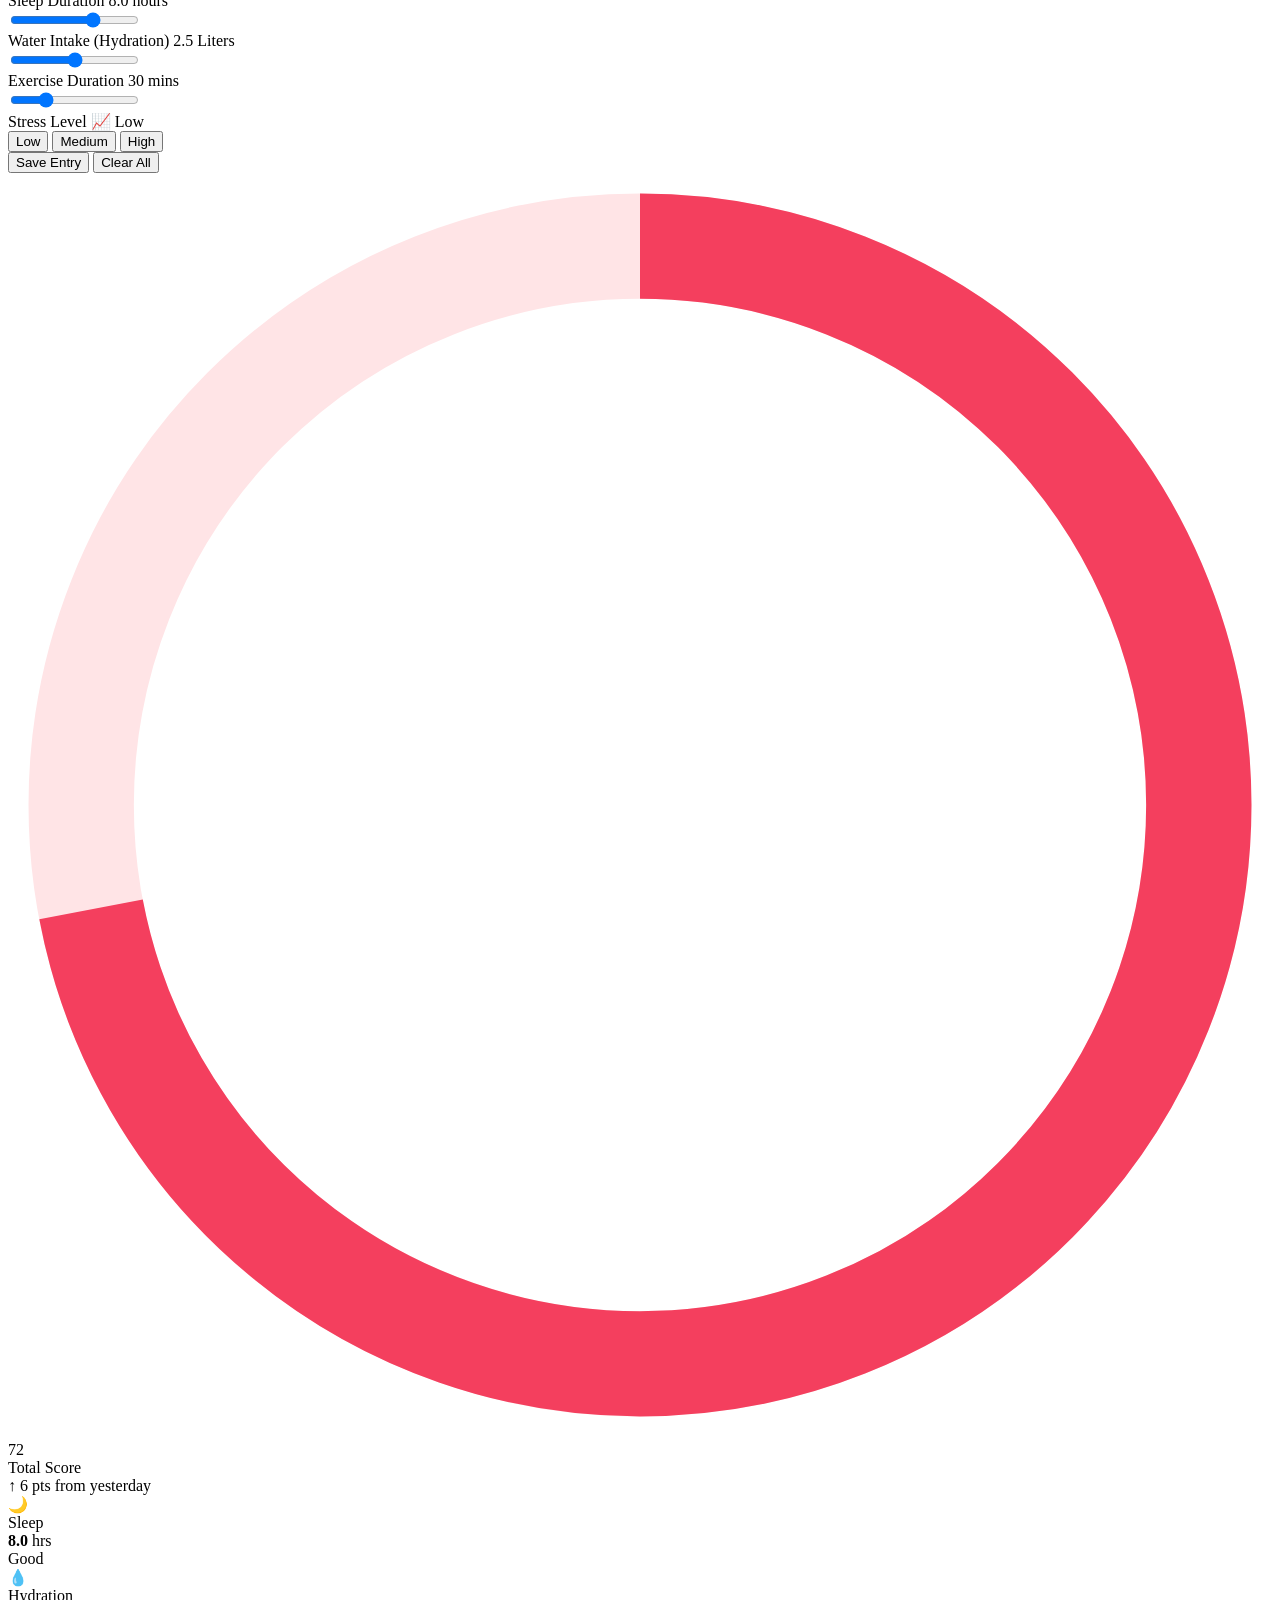
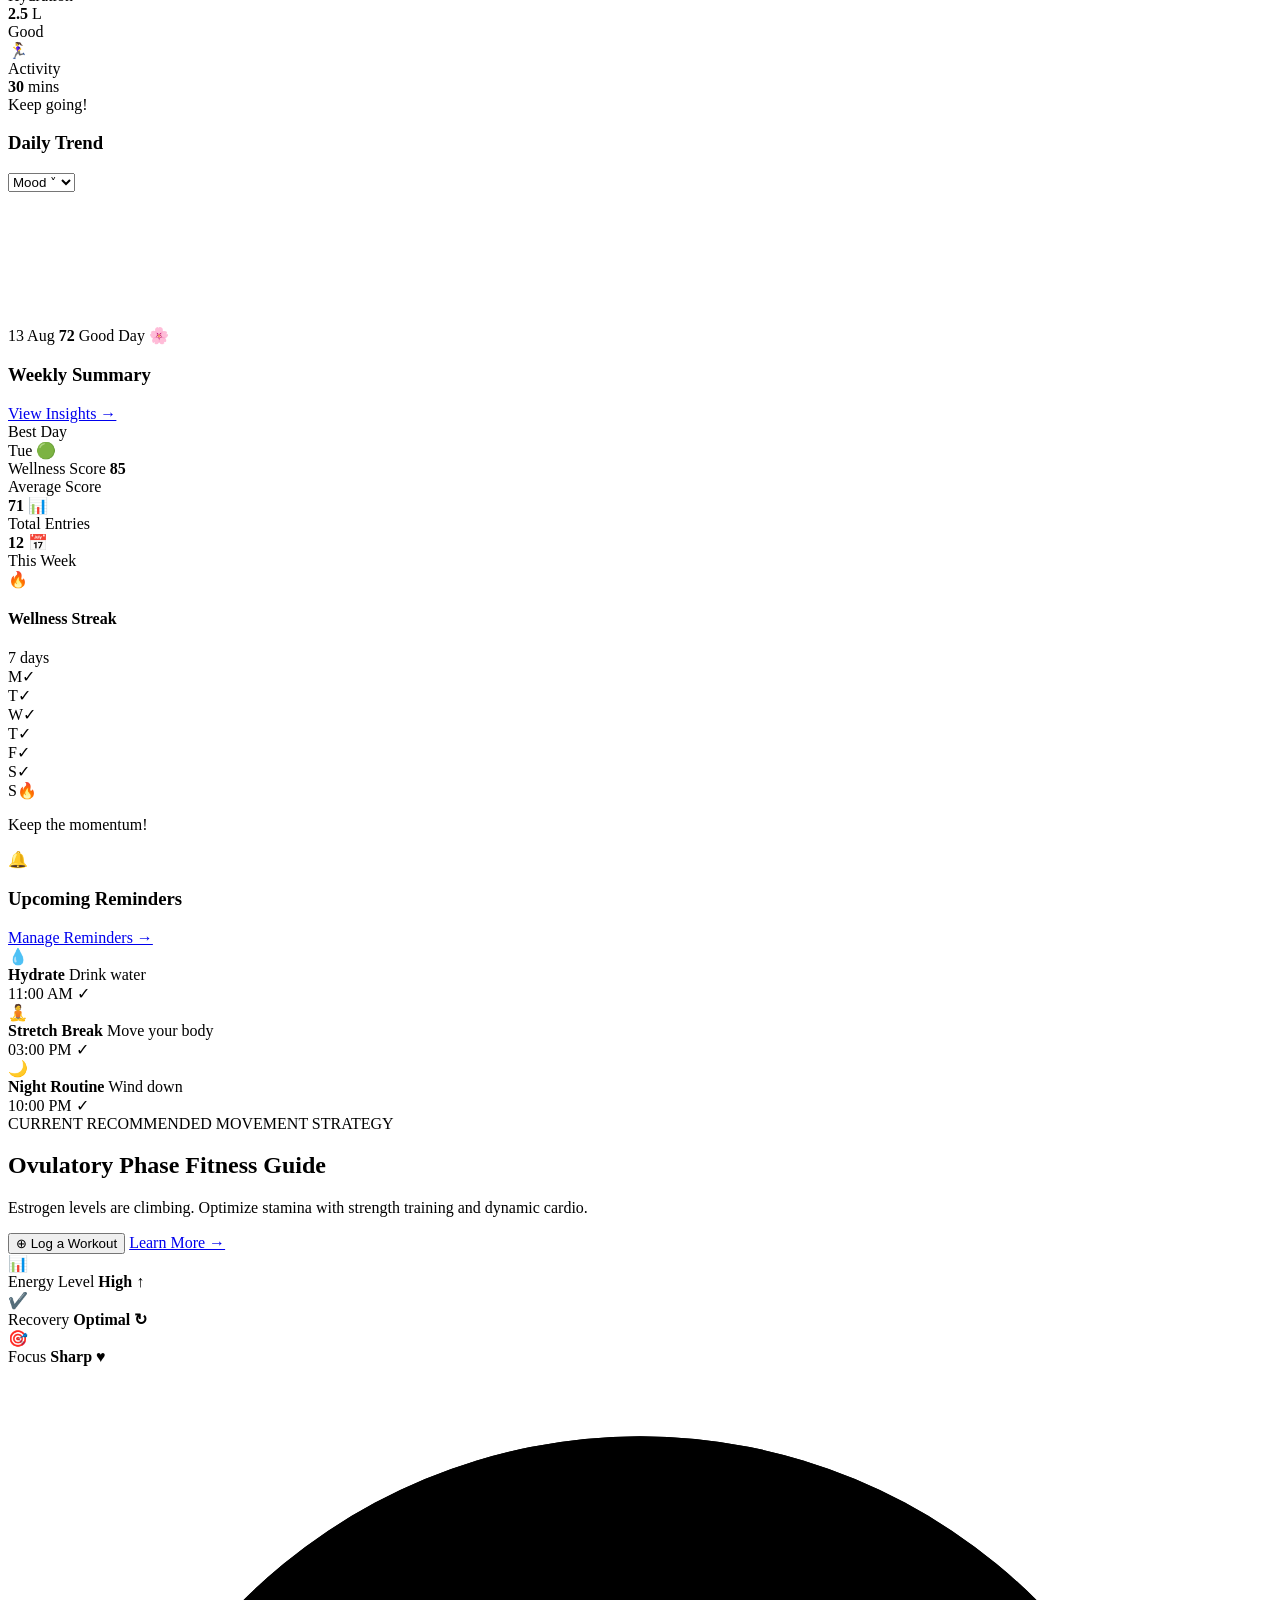
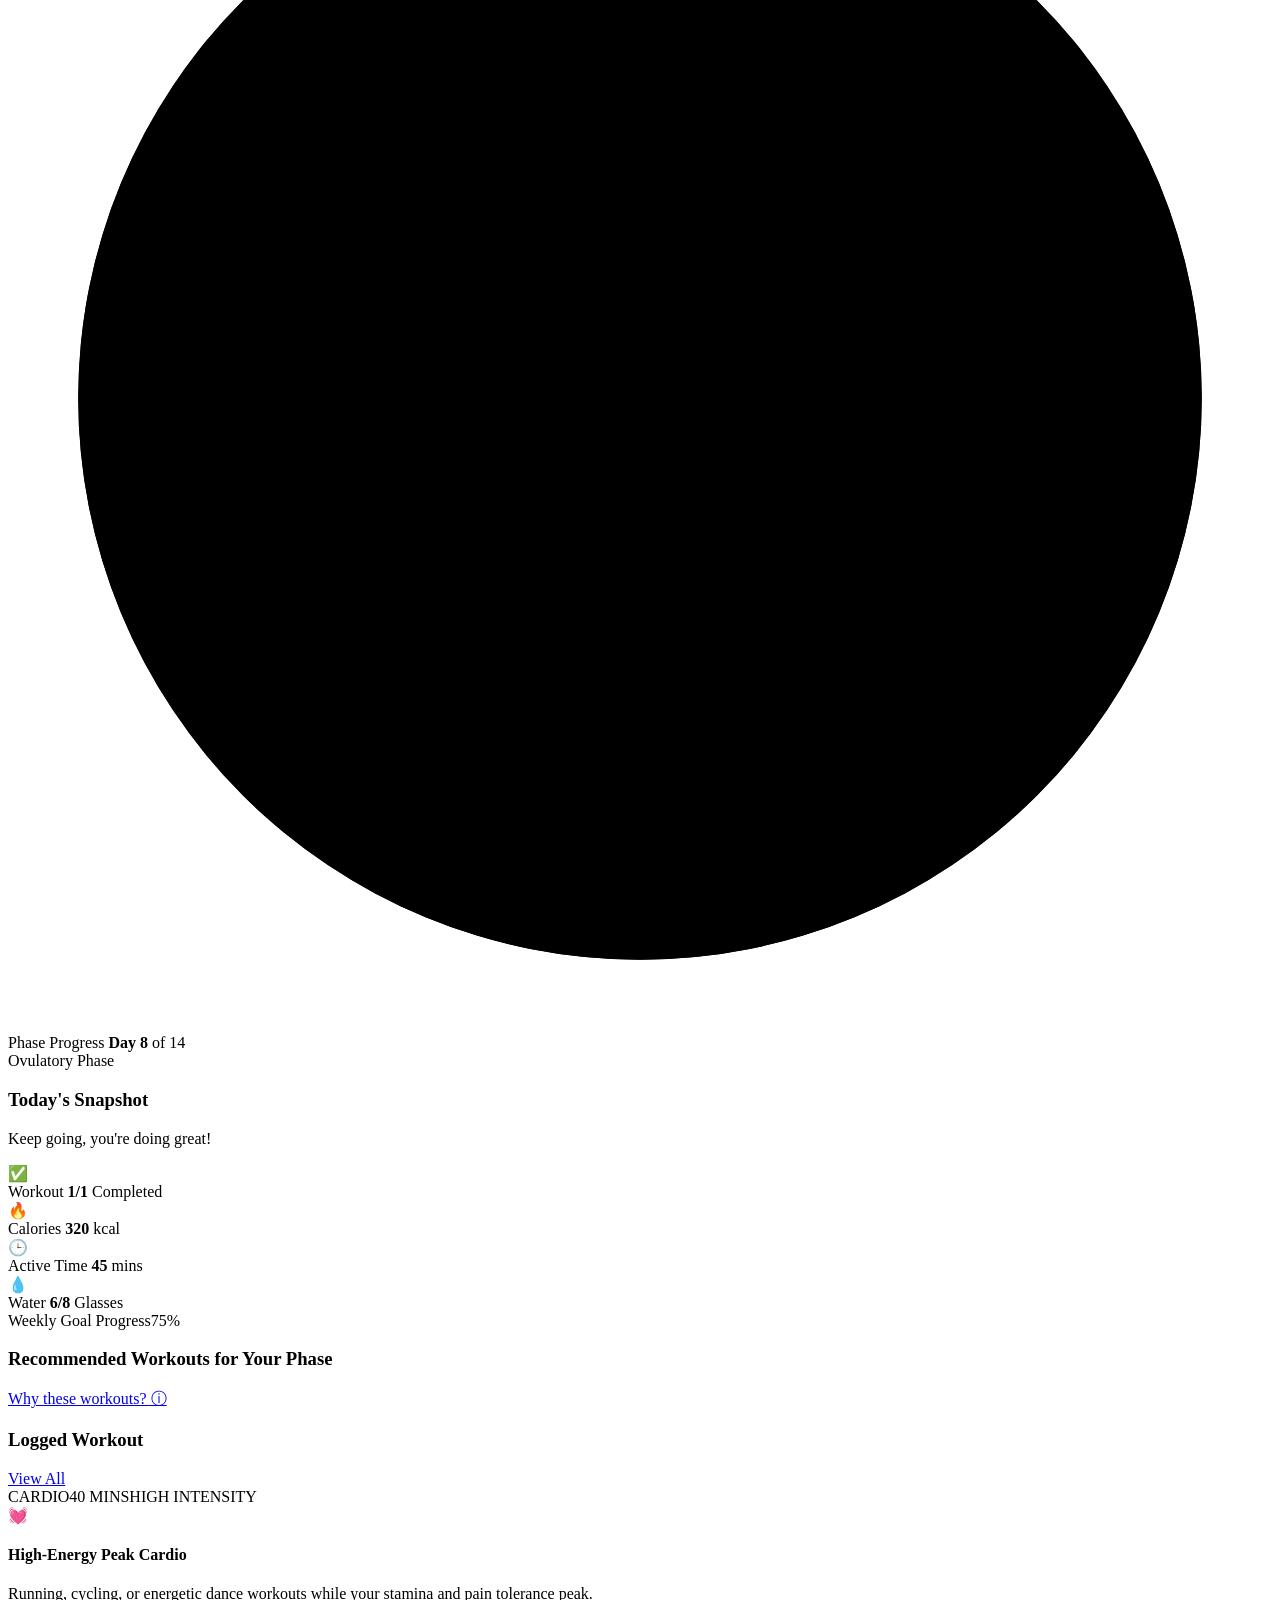
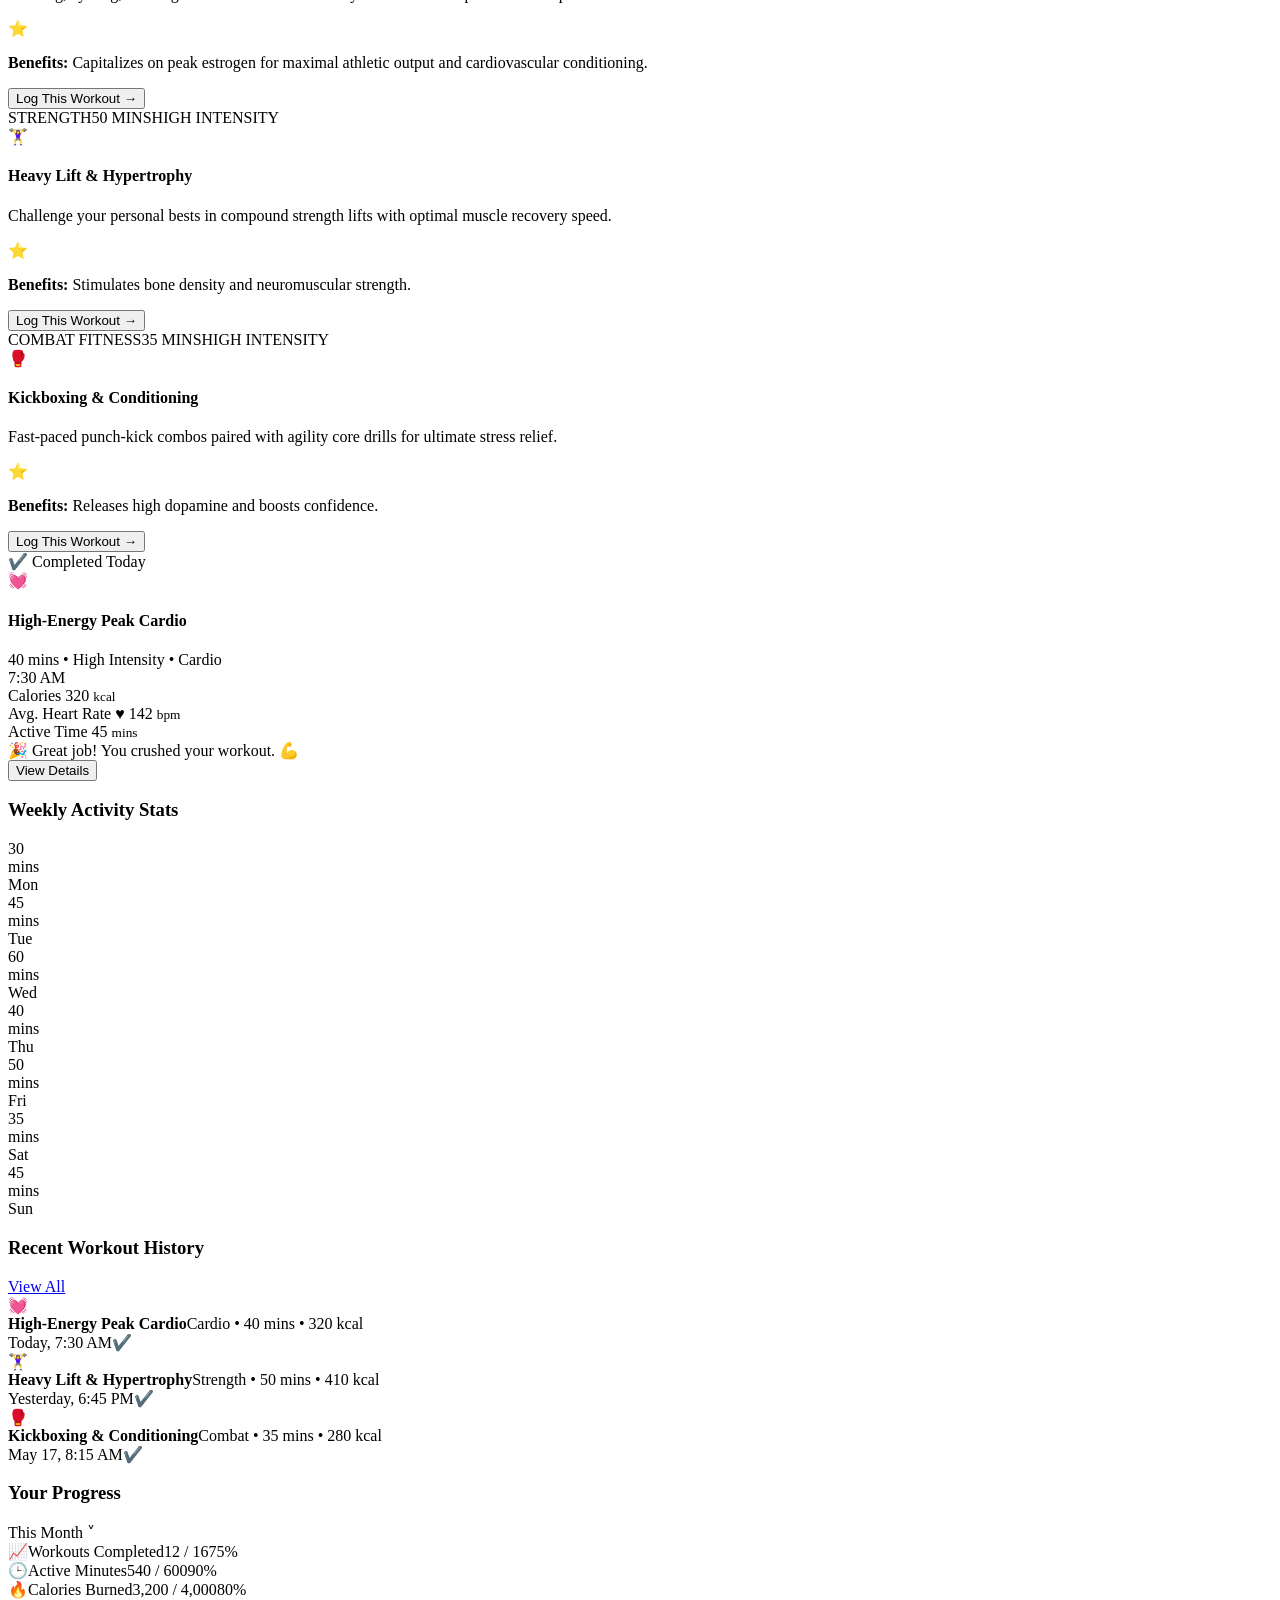
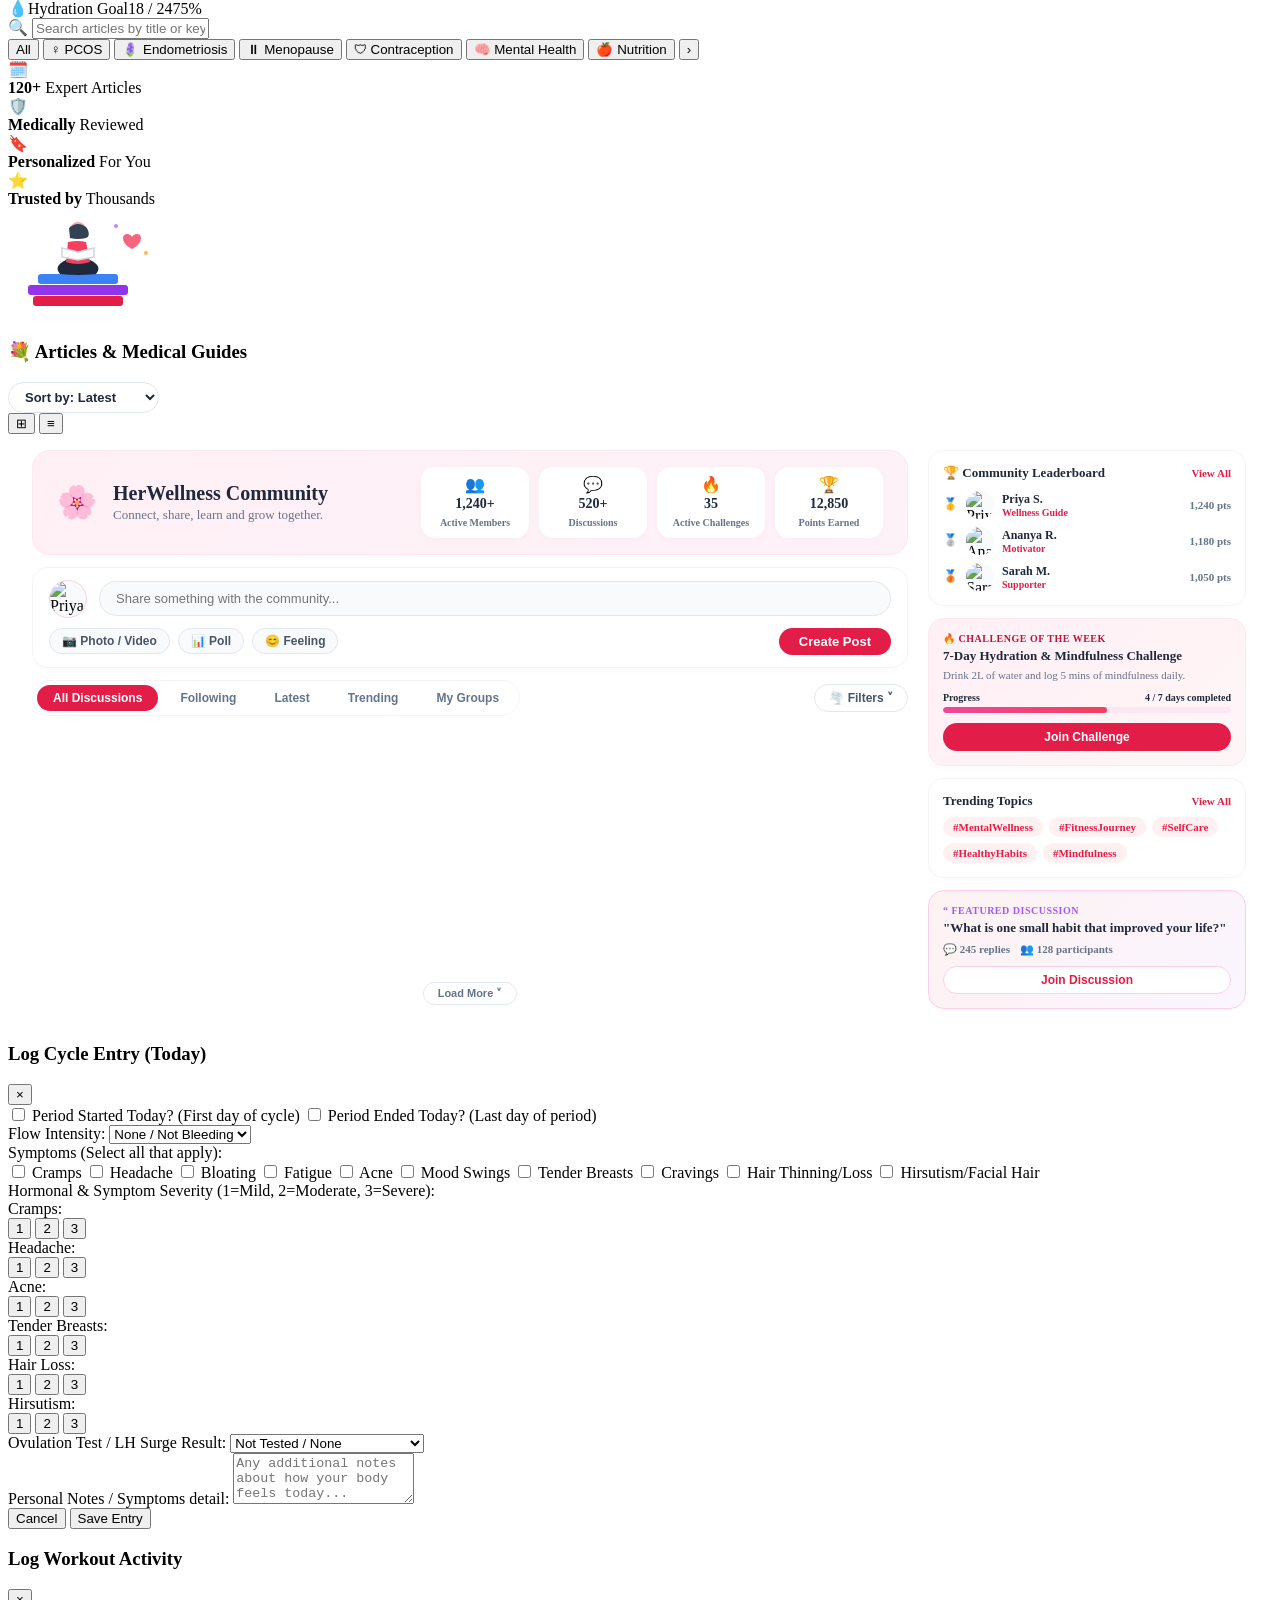
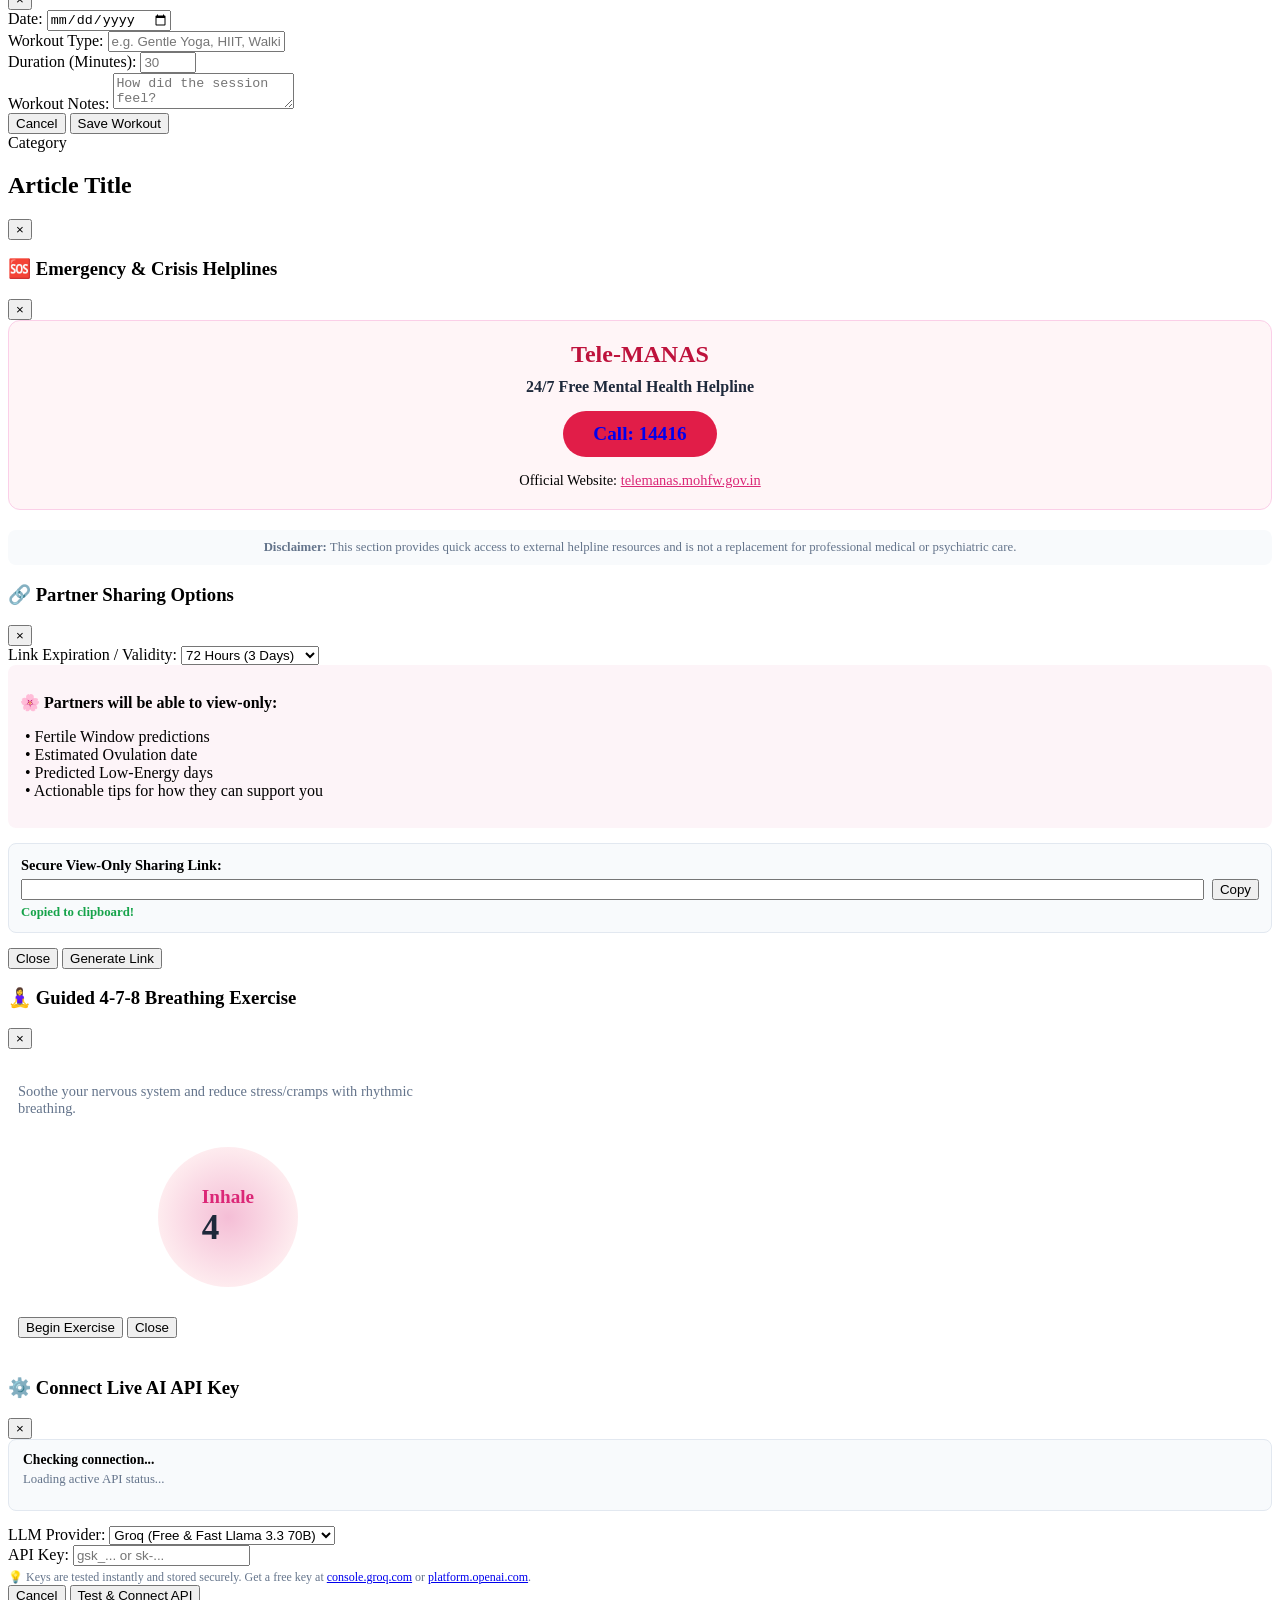
==== commit d9d139ca: "improved ttc ui" ====
--- a/backend/static/index.html
+++ b/backend/static/index.html
@@ -24,10 +24,11 @@
             min-height: 100% !important;
         }
 
-        /* ===== TTC DASHBOARD: FULL VIEWPORT FIT (NO PAGE SCROLL) ===== */
+        /* ===== TTC DASHBOARD: MODERN 3-COLUMN REFINED DESIGN ===== */
         body:has(#view-ttc-dashboard:not(.hidden)) .app-main-content {
-            overflow: hidden !important;
-            padding: 0 16px 8px 16px !important;
+            overflow-y: auto !important;
+            overflow-x: hidden !important;
+            padding: 10px 18px 14px 18px !important;
             background: #f8fafc !important;
             display: flex !important;
             flex-direction: column !important;
@@ -41,291 +42,1166 @@
             flex-direction: column !important;
             flex: 1 !important;
             min-height: 0 !important;
+        }
+
+        .ttc-layout-wrapper {
+            display: flex !important;
+            flex-direction: column !important;
+            gap: 12px !important;
+            width: 100% !important;
+            max-width: 1600px !important;
+            margin: 0 auto !important;
+        }
+
+        /* ===== COMPACT HEADER & PROFILE MENU ===== */
+        .app-top-header {
+            min-height: 56px !important;
+            padding: 8px 20px !important;
+            background: #ffffff !important;
+            border-bottom: 1px solid #e2e8f0 !important;
+            display: flex !important;
+            align-items: center !important;
+            justify-content: space-between !important;
+            gap: 12px !important;
+        }
+
+        .app-top-header .greeting-section .ai-greeting {
+            font-size: 1.15rem !important;
+            font-weight: 700 !important;
+            color: #0f172a !important;
+            margin: 0 !important;
+            line-height: 1.2 !important;
+        }
+
+        .app-top-header .greeting-section .greeting-subtitle {
+            font-size: 0.76rem !important;
+            color: #64748b !important;
+            margin: 0 !important;
+        }
+
+        .top-header-right {
+            display: flex !important;
+            align-items: center !important;
+            gap: 8px !important;
+            flex-wrap: wrap !important;
+        }
+
+        .btn-notification {
+            width: 34px !important;
+            height: 34px !important;
+            border-radius: 50% !important;
+            background: #f1f5f9 !important;
+            border: 1px solid #e2e8f0 !important;
+            display: flex !important;
+            align-items: center !important;
+            justify-content: center !important;
+            font-size: 0.95rem !important;
+            cursor: pointer !important;
+            position: relative !important;
+            transition: background 0.15s ease !important;
+        }
+
+        .btn-notification:hover {
+            background: #e2e8f0 !important;
+        }
+
+        .notification-badge {
+            position: absolute !important;
+            top: -2px !important;
+            right: -2px !important;
+            background: #f43f5e !important;
+            color: white !important;
+            font-size: 0.65rem !important;
+            font-weight: 700 !important;
+            min-width: 15px !important;
+            height: 15px !important;
+            border-radius: 10px !important;
+            display: flex !important;
+            align-items: center !important;
+            justify-content: center !important;
+            padding: 0 3px !important;
+        }
+
+        .btn-header-action {
+            height: 32px !important;
+            padding: 0 10px !important;
+            font-size: 0.76rem !important;
+            font-weight: 600 !important;
+            border-radius: 8px !important;
+            background: #ffffff !important;
+            border: 1px solid #cbd5e1 !important;
+            color: #334155 !important;
+            display: inline-flex !important;
+            align-items: center !important;
+            gap: 5px !important;
+            cursor: pointer !important;
+            transition: all 0.15s ease !important;
+        }
+
+        .btn-header-action:hover {
+            background: #f8fafc !important;
+            border-color: #94a3b8 !important;
+            color: #0f172a !important;
+        }
+
+        .btn-helpline-action {
+            border-color: #fca5a5 !important;
+            color: #be123c !important;
+            background: #fff1f2 !important;
+        }
+
+        .btn-helpline-action:hover {
+            background: #ffe4e6 !important;
+            border-color: #f87171 !important;
+        }
+
+        .header-mode-toggle-pills {
+            display: inline-flex !important;
+            background: #f1f5f9 !important;
+            padding: 2px !important;
+            border-radius: 20px !important;
+            border: 1px solid #e2e8f0 !important;
+        }
+
+        .header-mode-toggle-pills .mode-pill-btn {
+            height: 28px !important;
+            padding: 0 10px !important;
+            font-size: 0.74rem !important;
+            font-weight: 600 !important;
+            border-radius: 16px !important;
+            border: none !important;
+            background: transparent !important;
+            color: #64748b !important;
+            cursor: pointer !important;
+            transition: all 0.15s ease !important;
+            display: inline-flex !important;
+            align-items: center !important;
+            gap: 4px !important;
+        }
+
+        .header-mode-toggle-pills .mode-pill-btn.active {
+            background: #ffffff !important;
+            color: #059669 !important;
+            font-weight: 700 !important;
+            box-shadow: 0 1px 2px rgba(0, 0, 0, 0.06) !important;
+        }
+
+        /* User Profile Dropdown Pill */
+        .user-profile-menu-wrapper {
+            position: relative !important;
+        }
+
+        .user-profile-btn {
+            display: inline-flex !important;
+            align-items: center !important;
+            gap: 6px !important;
+            height: 32px !important;
+            padding: 0 8px 0 3px !important;
+            background: #f8fafc !important;
+            border: 1px solid #e2e8f0 !important;
+            border-radius: 20px !important;
+            cursor: pointer !important;
+            transition: background 0.15s ease !important;
+        }
+
+        .user-profile-btn:hover {
+            background: #f1f5f9 !important;
+            border-color: #cbd5e1 !important;
+        }
+
+        .user-avatar-circle {
+            width: 26px !important;
+            height: 26px !important;
+            border-radius: 50% !important;
+            background: linear-gradient(135deg, #ec4899, #8b5cf6) !important;
+            color: white !important;
+            font-weight: 700 !important;
+            font-size: 0.75rem !important;
+            display: flex !important;
+            align-items: center !important;
+            justify-content: center !important;
+        }
+
+        .user-name-short {
+            font-size: 0.78rem !important;
+            font-weight: 600 !important;
+            color: #1e293b !important;
+        }
+
+        .user-dropdown-arrow {
+            font-size: 0.65rem !important;
+            color: #64748b !important;
+        }
+
+        .user-profile-dropdown {
+            position: absolute !important;
+            top: calc(100% + 6px) !important;
+            right: 0 !important;
+            width: 210px !important;
+            background: #ffffff !important;
+            border: 1px solid #e2e8f0 !important;
+            border-radius: 12px !important;
+            box-shadow: 0 10px 25px -5px rgba(0, 0, 0, 0.1), 0 8px 10px -6px rgba(0, 0, 0, 0.05) !important;
+            padding: 8px !important;
+            z-index: 1000 !important;
+            display: flex !important;
+            flex-direction: column !important;
+            gap: 4px !important;
+        }
+
+        .user-profile-dropdown.hidden {
+            display: none !important;
+        }
+
+        .profile-dropdown-header {
+            padding: 6px 8px !important;
+            display: flex !important;
+            flex-direction: column !important;
+            gap: 2px !important;
+        }
+
+        .profile-dropdown-email {
+            font-size: 0.76rem !important;
+            font-weight: 700 !important;
+            color: #0f172a !important;
+            word-break: break-all !important;
+        }
+
+        .profile-mode-badge {
+            font-size: 0.65rem !important;
+            font-weight: 600 !important;
+            color: #047857 !important;
+            background: #d1fae5 !important;
+            padding: 1px 6px !important;
+            border-radius: 10px !important;
+            align-self: flex-start !important;
+        }
+
+        .profile-dropdown-divider {
+            height: 1px !important;
+            background: #f1f5f9 !important;
+            margin: 2px 0 !important;
+        }
+
+        .profile-dropdown-item {
+            width: 100% !important;
+            display: flex !important;
+            align-items: center !important;
+            gap: 8px !important;
+            padding: 6px 8px !important;
+            font-size: 0.76rem !important;
+            font-weight: 500 !important;
+            color: #334155 !important;
+            background: transparent !important;
+            border: none !important;
+            border-radius: 6px !important;
+            cursor: pointer !important;
+            text-align: left !important;
+            transition: background 0.12s ease !important;
+        }
+
+        .profile-dropdown-item:hover {
+            background: #f8fafc !important;
+            color: #0f172a !important;
+        }
+
+        .profile-dropdown-item.auth-btn-dropdown {
+            color: #be123c !important;
+        }
+
+        .profile-dropdown-item.auth-btn-dropdown:hover {
+            background: #fff1f2 !important;
+        }
+
+        /* ===== TTC HERO BANNER ===== */
+        .ttc-hero-card {
+            background: linear-gradient(135deg, #ffffff 0%, #f0fdf4 100%) !important;
+            border: 1px solid #bbf7d0 !important;
+            border-radius: 14px !important;
+            padding: 12px 18px !important;
+            display: flex !important;
+            align-items: center !important;
+            justify-content: space-between !important;
+            gap: 14px !important;
+            box-shadow: 0 1px 3px rgba(16, 185, 129, 0.05) !important;
+        }
+
+        .ttc-hero-left {
+            display: flex !important;
+            align-items: center !important;
+            gap: 12px !important;
+        }
+
+        .ttc-sprout-circle {
+            width: 38px !important;
+            height: 38px !important;
+            border-radius: 50% !important;
+            background: #d1fae5 !important;
+            color: #059669 !important;
+            display: flex !important;
+            align-items: center !important;
+            justify-content: center !important;
+            font-size: 1.25rem !important;
+            flex-shrink: 0 !important;
+        }
+
+        .ttc-hero-text h2 {
+            font-size: 1.05rem !important;
+            font-weight: 700 !important;
+            color: #064e3b !important;
+            margin: 0 !important;
+            line-height: 1.2 !important;
+        }
+
+        .ttc-hero-text p {
+            font-size: 0.78rem !important;
+            color: #047857 !important;
+            margin: 2px 0 0 0 !important;
+            font-weight: 500 !important;
+        }
+
+        .ttc-mode-switcher-toggle {
+            display: inline-flex !important;
+            background: #ffffff !important;
+            padding: 3px !important;
+            border-radius: 20px !important;
+            border: 1px solid #86efac !important;
+            box-shadow: 0 1px 2px rgba(0, 0, 0, 0.04) !important;
+        }
+
+        .ttc-mode-switcher-toggle .mode-pill-btn {
+            height: 30px !important;
+            padding: 0 14px !important;
+            font-size: 0.78rem !important;
+            font-weight: 600 !important;
+            border-radius: 16px !important;
+            border: none !important;
+            background: transparent !important;
+            color: #64748b !important;
+            cursor: pointer !important;
+            transition: all 0.15s ease !important;
+        }
+
+        .ttc-mode-switcher-toggle .mode-pill-btn.active {
+            background: #059669 !important;
+            color: #ffffff !important;
+            font-weight: 700 !important;
+            box-shadow: 0 1px 3px rgba(5, 150, 105, 0.25) !important;
+        }
+
+        /* ===== FERTILITY OVERVIEW 6 METRICS ===== */
+        .ttc-overview-card-v2 {
+            background: #ffffff !important;
+            border: 1px solid #e2e8f0 !important;
+            border-radius: 14px !important;
+            padding: 12px 16px !important;
+            box-shadow: 0 1px 3px rgba(15, 23, 42, 0.04) !important;
+        }
+
+        .ttc-card-header-v2 {
+            display: flex !important;
+            align-items: center !important;
+            justify-content: space-between !important;
+            margin-bottom: 10px !important;
+        }
+
+        .header-title-info {
+            display: flex !important;
+            align-items: center !important;
+            gap: 7px !important;
+        }
+
+        .header-title-info h3 {
+            font-size: 0.92rem !important;
+            font-weight: 700 !important;
+            color: #0f172a !important;
+            margin: 0 !important;
+        }
+
+        .card-header-subtitle {
+            font-size: 0.72rem !important;
+            color: #64748b !important;
+            font-weight: 400 !important;
+        }
+
+        .card-header-icon {
+            font-size: 1rem !important;
+        }
+
+        .info-circle-icon {
+            font-size: 0.75rem !important;
+            color: #94a3b8 !important;
+            cursor: help !important;
+        }
+
+        .ttc-status-pill {
+            font-size: 0.72rem !important;
+            font-weight: 700 !important;
+            padding: 3px 10px !important;
+            border-radius: 20px !important;
+        }
+
+        .ttc-status-pill.pill-green {
+            background: #d1fae5 !important;
+            color: #065f46 !important;
+            border: 1px solid #a7f3d0 !important;
+        }
+
+        .ttc-overview-6grid {
+            display: grid !important;
+            grid-template-columns: repeat(6, 1fr) !important;
+            gap: 10px !important;
+        }
+
+        .ttc-mcard {
+            border-radius: 10px !important;
+            padding: 9px 12px !important;
+            display: flex !important;
+            flex-direction: column !important;
+            justify-content: space-between !important;
+            min-height: 76px !important;
+            border: 1px solid #e2e8f0 !important;
+            background: #ffffff !important;
+            transition: transform 0.12s ease, box-shadow 0.12s ease !important;
+        }
+
+        .ttc-mcard:hover {
+            box-shadow: 0 2px 5px rgba(0, 0, 0, 0.04) !important;
+        }
+
+        /* Primary fertility card themes */
+        .ttc-mcard.mcard-green {
+            background: #f0fdf4 !important;
+            border-color: #86efac !important;
+        }
+
+        .ttc-mcard.mcard-purple {
+            background: #faf5ff !important;
+            border-color: #d8b4fe !important;
+        }
+
+        .ttc-mcard.mcard-pink-subtle {
+            background: #fff1f2 !important;
+            border-color: #fecdd3 !important;
+        }
+
+        .mcard-top-row {
+            display: flex !important;
+            align-items: center !important;
+            justify-content: space-between !important;
+            gap: 4px !important;
+        }
+
+        .mcard-label {
+            font-size: 0.65rem !important;
+            font-weight: 700 !important;
+            color: #64748b !important;
+            letter-spacing: 0.5px !important;
+            text-transform: uppercase !important;
+        }
+
+        .mcard-tag-est {
+            font-size: 0.62rem !important;
+            font-weight: 700 !important;
+            padding: 1px 5px !important;
+            border-radius: 4px !important;
+        }
+
+        .mcard-tag-est.tag-green {
+            background: #d1fae5 !important;
+            color: #047857 !important;
+        }
+
+        .mcard-tag-est.tag-purple {
+            background: #ede9fe !important;
+            color: #6d28d9 !important;
+        }
+
+        .mcard-val {
+            font-size: 1.12rem !important;
+            font-weight: 800 !important;
+            color: #0f172a !important;
+            line-height: 1.2 !important;
+            margin: 2px 0 !important;
+        }
+
+        .mcard-val.text-green { color: #047857 !important; }
+        .mcard-val.text-purple { color: #6d28d9 !important; }
+        .mcard-val.text-pink { color: #be123c !important; }
+
+        .mcard-val .val-unit {
+            font-size: 0.74rem !important;
+            font-weight: 500 !important;
+            color: #64748b !important;
+        }
+
+        .mcard-sub-green {
+            font-size: 0.68rem !important;
+            font-weight: 600 !important;
+            color: #059669 !important;
+        }
+
+        .mcard-sub-purple {
+            font-size: 0.68rem !important;
+            font-weight: 600 !important;
+            color: #7c3aed !important;
+        }
+
+        .mcard-sub-muted {
+            font-size: 0.68rem !important;
+            color: #94a3b8 !important;
+        }
+
+        .mcard-sub-phase {
+            font-size: 0.65rem !important;
+            font-weight: 700 !important;
+            color: #0284c7 !important;
+            background: #e0f2fe !important;
+            padding: 1px 5px !important;
+            border-radius: 4px !important;
+        }
+
+        .mcard-progress-track {
+            height: 4px !important;
+            background: #f1f5f9 !important;
+            border-radius: 2px !important;
+            overflow: hidden !important;
+            margin-top: 3px !important;
+        }
+
+        .mcard-progress-fill {
             height: 100% !important;
-            overflow: hidden !important;
-        }
-
-        /* TTC layout wrapper: fills available height */
-        #view-ttc-dashboard:not(.hidden) .ttc-layout-wrapper {
+            background: linear-gradient(90deg, #38bdf8, #0284c7) !important;
+            border-radius: 2px !important;
+        }
+
+        /* ===== 3-COLUMN MAIN LAYOUT ===== */
+        .ttc-analytics-3col {
+            display: grid !important;
+            /* Left (BBT Chart ~48%) | Center (Calendar + Signals ~28%) | Right (Today's Log + AI ~24%) */
+            grid-template-columns: 2fr 1.15fr 1.05fr !important;
+            gap: 12px !important;
+            align-items: stretch !important;
+            width: 100% !important;
+        }
+
+        .ttc-card {
+            background: #ffffff !important;
+            border: 1px solid #e2e8f0 !important;
+            border-radius: 14px !important;
+            padding: 12px 14px !important;
+            box-shadow: 0 1px 3px rgba(15, 23, 42, 0.04) !important;
+            display: flex !important;
+            flex-direction: column !important;
+        }
+
+        /* Col 1: BBT Chart */
+        .ttc-col-bbt {
+            display: flex !important;
+            flex-direction: column !important;
+            justify-content: space-between !important;
+            min-height: 420px !important;
+        }
+
+        .bbt-header-actions {
+            display: flex !important;
+            align-items: center !important;
+            gap: 8px !important;
+        }
+
+        .bbt-today-pill {
+            display: inline-flex !important;
+            align-items: center !important;
+            gap: 5px !important;
+            background: #faf5ff !important;
+            border: 1px solid #d8b4fe !important;
+            color: #6b21a8 !important;
+            padding: 3px 9px !important;
+            border-radius: 14px !important;
+            font-size: 0.72rem !important;
+            font-weight: 600 !important;
+        }
+
+        .bbt-today-pill .pill-dot {
+            color: #9333ea !important;
+            font-size: 0.65rem !important;
+        }
+
+        .btn-xs-pill {
+            background: #ffffff !important;
+            border: 1px solid #cbd5e1 !important;
+            color: #334155 !important;
+            padding: 3px 8px !important;
+            border-radius: 12px !important;
+            font-size: 0.7rem !important;
+            font-weight: 600 !important;
+            cursor: pointer !important;
+            transition: all 0.12s ease !important;
+        }
+
+        .btn-xs-pill:hover {
+            background: #f1f5f9 !important;
+            border-color: #94a3b8 !important;
+        }
+
+        .bbt-chart-canvas-wrap {
+            position: relative !important;
             flex: 1 !important;
-            min-height: 0 !important;
-            overflow: hidden !important;
+            min-height: 250px !important;
+            width: 100% !important;
+            margin: 8px 0 !important;
+        }
+
+        .bbt-annotation-pill {
+            position: absolute !important;
+            top: 10px !important;
+            right: 14px !important;
+            background: rgba(243, 232, 255, 0.95) !important;
+            border: 1px solid #c084fc !important;
+            color: #6b21a8 !important;
+            font-size: 0.68rem !important;
+            font-weight: 700 !important;
+            padding: 3px 9px !important;
+            border-radius: 12px !important;
+            pointer-events: none !important;
+            backdrop-filter: blur(4px) !important;
+        }
+
+        .bbt-chart-footer {
+            display: flex !important;
+            align-items: center !important;
+            justify-content: space-between !important;
+            border-top: 1px solid #f1f5f9 !important;
+            padding-top: 8px !important;
+            gap: 8px !important;
+            flex-wrap: wrap !important;
+        }
+
+        .bbt-chart-legend {
+            display: flex !important;
+            align-items: center !important;
+            gap: 12px !important;
+            flex-wrap: wrap !important;
+        }
+
+        .bbt-leg-item {
+            display: inline-flex !important;
+            align-items: center !important;
+            gap: 4px !important;
+            font-size: 0.68rem !important;
+            color: #64748b !important;
+            font-weight: 500 !important;
+        }
+
+        .leg-line.purple-line {
+            width: 12px !important;
+            height: 2.5px !important;
+            background: #9333ea !important;
+            border-radius: 2px !important;
+        }
+
+        .leg-line.dashed-line {
+            width: 14px !important;
+            height: 0 !important;
+            border-top: 2px dashed #94a3b8 !important;
+        }
+
+        .leg-box.green-box {
+            width: 10px !important;
+            height: 10px !important;
+            background: #d1fae5 !important;
+            border: 1px solid #6ee7b7 !important;
+            border-radius: 2px !important;
+        }
+
+        .leg-star {
+            color: #8b5cf6 !important;
+            font-size: 0.75rem !important;
+        }
+
+        .btn-outline-pink-pill {
+            background: transparent !important;
+            border: 1px solid #f43f5e !important;
+            color: #e11d48 !important;
+            padding: 5px 12px !important;
+            border-radius: 14px !important;
+            font-size: 0.72rem !important;
+            font-weight: 600 !important;
+            cursor: pointer !important;
+            transition: all 0.15s ease !important;
+        }
+
+        .btn-outline-pink-pill:hover {
+            background: #fff1f2 !important;
+            color: #be123c !important;
+        }
+
+        /* Col 2: Center Column */
+        .ttc-center-col {
             display: flex !important;
             flex-direction: column !important;
-            gap: 10px !important;
-            padding: 4px 0 2px 0 !important;
-            max-width: none !important;
-        }
-
-        /* Hero banner: compact, fixed height */
-        #view-ttc-dashboard:not(.hidden) .ttc-hero-card {
-            flex-shrink: 0 !important;
-            padding: 10px 18px !important;
-        }
-
-        /* Fertility overview: compact, fixed height */
-        #view-ttc-dashboard:not(.hidden) .ttc-overview-card-v2 {
-            flex-shrink: 0 !important;
-            padding: 10px 14px !important;
-        }
-
-        #view-ttc-dashboard:not(.hidden) .ttc-card-header-v2 {
-            margin-bottom: 6px !important;
-        }
-
-        #view-ttc-dashboard:not(.hidden) .ttc-mcard {
-            min-height: 72px !important;
-            padding: 9px 10px !important;
-        }
-
-        /* Analytics 4-col: corrected proportions */
-        #view-ttc-dashboard:not(.hidden) .ttc-analytics-4col {
+            gap: 12px !important;
+        }
+
+        .ttc-cal-card {
             flex: 1 !important;
-            min-height: 0 !important;
-            gap: 10px !important;
-            align-items: stretch !important;
-            overflow: hidden !important;
-            /* BBT wide | Signals narrow | Calendar medium | Sidebar medium */
-            grid-template-columns: 2.2fr 1fr 1.7fr 1.1fr !important;
-        }
-
-        /* Each column card fills height */
-        #view-ttc-dashboard:not(.hidden) .ttc-col-card {
-            min-height: 0 !important;
-            overflow: hidden !important;
-            padding: 12px 14px !important;
             display: flex !important;
             flex-direction: column !important;
-        }
-
-        /* Calendar card specifically: must not clip its grid rows */
-        #view-ttc-dashboard:not(.hidden) .ttc-col-card:has(#ttc-calendar-grid) {
-            overflow: visible !important;
-        }
-
-        /* Right sidebar: flex column, proportional distribution */
-        #view-ttc-dashboard:not(.hidden) .ttc-right-sidebar {
-            min-height: 0 !important;
-            overflow: hidden !important;
+            justify-content: space-between !important;
+        }
+
+        .cal-nav-controls {
+            display: flex !important;
+            align-items: center !important;
             gap: 6px !important;
+        }
+
+        .cal-month-title {
+            font-size: 0.76rem !important;
+            font-weight: 700 !important;
+            color: #1e293b !important;
+        }
+
+        .btn-cal-arrow {
+            width: 22px !important;
+            height: 22px !important;
+            border-radius: 4px !important;
+            border: 1px solid #cbd5e1 !important;
+            background: #ffffff !important;
+            color: #475569 !important;
+            font-size: 0.85rem !important;
+            display: flex !important;
+            align-items: center !important;
+            justify-content: center !important;
+            cursor: pointer !important;
+            line-height: 1 !important;
+            transition: all 0.12s ease !important;
+        }
+
+        .btn-cal-arrow:hover {
+            background: #f1f5f9 !important;
+            border-color: #94a3b8 !important;
+            color: #0f172a !important;
+        }
+
+        .cal-compact-weekdays {
+            display: grid !important;
+            grid-template-columns: repeat(7, 1fr) !important;
+            text-align: center !important;
+            font-size: 0.62rem !important;
+            font-weight: 700 !important;
+            color: #94a3b8 !important;
+            margin: 4px 0 2px 0 !important;
+        }
+
+        .ttc-cal-grid-compact {
+            display: grid !important;
+            grid-template-columns: repeat(7, 1fr) !important;
+            gap: 3px !important;
+            margin: 2px 0 !important;
+        }
+
+        .ttc-cal-day {
+            aspect-ratio: 1 !important;
+            display: flex !important;
+            align-items: center !important;
+            justify-content: center !important;
+            font-size: 0.72rem !important;
+            font-weight: 600 !important;
+            border-radius: 6px !important;
+            color: #334155 !important;
+            background: #f8fafc !important;
+            position: relative !important;
+            cursor: pointer !important;
+            transition: background 0.12s ease !important;
+        }
+
+        .ttc-cal-day:hover {
+            filter: brightness(0.95) !important;
+        }
+
+        .ttc-cal-day.is-other-month {
+            color: #cbd5e1 !important;
+            background: transparent !important;
+            cursor: default !important;
+        }
+
+        .ttc-cal-day.is-period {
+            background: #ffe4e6 !important;
+            color: #be123c !important;
+            font-weight: 700 !important;
+        }
+
+        .ttc-cal-day.is-fertile {
+            background: #d1fae5 !important;
+            color: #065f46 !important;
+            font-weight: 700 !important;
+        }
+
+        .ttc-cal-day.is-ovulation {
+            background: #ede9fe !important;
+            color: #6b21a8 !important;
+            font-weight: 800 !important;
+        }
+
+        .ttc-cal-day.is-today {
+            outline: 2px solid #059669 !important;
+            outline-offset: -2px !important;
+            font-weight: 800 !important;
+            background: #ecfdf5 !important;
+            color: #065f46 !important;
+        }
+
+        .ov-star-badge {
+            color: #8b5cf6 !important;
+            font-size: 0.6rem !important;
+            position: absolute !important;
+            top: 1px !important;
+            right: 2px !important;
+        }
+
+        .cal-compact-legend {
+            display: flex !important;
+            align-items: center !important;
+            justify-content: space-between !important;
+            font-size: 0.62rem !important;
+            color: #64748b !important;
+            margin-top: 4px !important;
+            padding-top: 4px !important;
+            border-top: 1px solid #f1f5f9 !important;
+        }
+
+        .cal-compact-legend .dot-period { color: #f43f5e !important; }
+        .cal-compact-legend .dot-fertile { color: #10b981 !important; }
+        .cal-compact-legend .star-ov { color: #8b5cf6 !important; }
+        .cal-compact-legend .box-today { color: #059669 !important; font-weight: bold !important; }
+
+        /* Card 2: Fertility Signals */
+        .ttc-signals-card {
+            flex: 1 !important;
             display: flex !important;
             flex-direction: column !important;
-        }
-
-        /* Today's Log — gets most space */
-        #view-ttc-dashboard:not(.hidden) .ttc-sidebar-card:nth-child(1) {
-            flex: 2 1 0 !important;
-            min-height: 0 !important;
-            overflow: hidden !important;
-            padding: 10px 12px !important;
+            justify-content: space-between !important;
+        }
+
+        .signals-rows-v2 {
             display: flex !important;
             flex-direction: column !important;
-        }
-
-        /* AI Insight — medium space */
-        #view-ttc-dashboard:not(.hidden) .ttc-sidebar-card:nth-child(2) {
-            flex: 1.1 1 0 !important;
-            min-height: 0 !important;
-            overflow: hidden !important;
-            padding: 10px 12px !important;
+            gap: 6px !important;
+            margin: 4px 0 8px 0 !important;
+        }
+
+        .sig-row-item {
+            display: flex !important;
+            align-items: center !important;
+            justify-content: space-between !important;
+            padding: 6px 10px !important;
+            background: #f8fafc !important;
+            border: 1px solid #f1f5f9 !important;
+            border-radius: 8px !important;
+        }
+
+        .sig-left {
+            display: flex !important;
+            align-items: center !important;
+            gap: 6px !important;
+        }
+
+        .sig-icon {
+            font-size: 0.85rem !important;
+        }
+
+        .sig-label {
+            font-size: 0.74rem !important;
+            font-weight: 600 !important;
+            color: #1e293b !important;
+            white-space: nowrap !important;
+        }
+
+        .sig-pill {
+            font-size: 0.68rem !important;
+            font-weight: 700 !important;
+            padding: 2px 7px !important;
+            border-radius: 12px !important;
+            white-space: nowrap !important;
+        }
+
+        .sig-pill.pill-soft-green {
+            background: #d1fae5 !important;
+            color: #065f46 !important;
+            border: 1px solid #a7f3d0 !important;
+        }
+
+        .sig-pill.pill-soft-pink {
+            background: #ffe4e6 !important;
+            color: #9f1239 !important;
+            border: 1px solid #fecdd3 !important;
+        }
+
+        .sig-pill.pill-soft-blue {
+            background: #e0f2fe !important;
+            color: #0369a1 !important;
+            border: 1px solid #bae6fd !important;
+        }
+
+        /* Col 3: Right Column */
+        .ttc-right-col {
             display: flex !important;
             flex-direction: column !important;
-        }
-
-        /* Helpful Tip — compact but fully visible */
-        #view-ttc-dashboard:not(.hidden) .ttc-sidebar-card:nth-child(3) {
-            flex: 0.75 1 0 !important;
-            min-height: 0 !important;
-            overflow: hidden !important;
-            padding: 8px 12px !important;
+            gap: 12px !important;
+        }
+
+        .ttc-today-log-card {
             display: flex !important;
             flex-direction: column !important;
-        }
-
-        /* Today's log rows: scrollable so all 4 entries always visible */
-        #view-ttc-dashboard:not(.hidden) .today-log-rows {
-            overflow-y: auto !important;
-            flex: 1 !important;
-            min-height: 0 !important;
+            gap: 6px !important;
+        }
+
+        .log-date-label {
+            font-size: 0.7rem !important;
+            font-weight: 600 !important;
+            color: #64748b !important;
+            background: #f1f5f9 !important;
+            padding: 2px 7px !important;
+            border-radius: 10px !important;
+        }
+
+        .today-log-rows {
+            display: flex !important;
+            flex-direction: column !important;
             gap: 5px !important;
-            margin: 5px 0 !important;
-        }
-
-        /* AI Insight body: scrollable if text is long */
-        #view-ttc-dashboard:not(.hidden) .card-ai-insight .ai-insight-text {
-            overflow-y: auto !important;
-            flex: 1 !important;
-            min-height: 0 !important;
-        }
-
-        /* Calendar card: show all rows, no scrollbar */
-        #view-ttc-dashboard:not(.hidden) .ttc-col-card:has(#ttc-calendar-grid) {
-            overflow: visible !important;
-        }
-
-        /* BBT chart canvas: fills card vertically */
-        #view-ttc-dashboard:not(.hidden) .bbt-chart-canvas-wrap {
-            flex: 1 !important;
-            min-height: 0 !important;
-            height: auto !important;
-            min-height: 110px !important;
-            margin: 6px 0 !important;
-        }
-
-        #view-ttc-dashboard:not(.hidden) #bbtChartCanvas {
-            width: 100% !important;
-            height: 100% !important;
-        }
-
-        /* Fertility signals rows: fill available space */
-        #view-ttc-dashboard:not(.hidden) .signals-rows-v2 {
-            flex: 1 !important;
-            min-height: 0 !important;
-            margin: 6px 0 !important;
+            margin: 2px 0 !important;
+        }
+
+        .tlog-row {
+            display: flex !important;
+            align-items: center !important;
+            justify-content: space-between !important;
+            padding: 5px 8px !important;
+            background: #f8fafc !important;
+            border-radius: 6px !important;
+            font-size: 0.74rem !important;
+        }
+
+        .tlog-left {
+            display: flex !important;
+            align-items: center !important;
             gap: 6px !important;
-            overflow: hidden !important;
-        }
-
-        #view-ttc-dashboard:not(.hidden) .sig-row-item {
-            padding: 7px 10px !important;
-            flex-shrink: 0 !important;
-        }
-
-        /* Calendar grid: compact spacing */
-        #view-ttc-dashboard:not(.hidden) .ttc-cal-grid-compact {
+        }
+
+        .tlog-icon {
+            font-size: 0.85rem !important;
+        }
+
+        .tlog-label {
+            font-weight: 600 !important;
+            color: #334155 !important;
+        }
+
+        .tlog-right {
+            display: flex !important;
+            align-items: center !important;
+            gap: 5px !important;
+        }
+
+        .tlog-right strong {
+            font-size: 0.74rem !important;
+            color: #0f172a !important;
+        }
+
+        .check-green {
+            color: #059669 !important;
+            font-weight: 800 !important;
+            font-size: 0.75rem !important;
+        }
+
+        .dot-red {
+            font-size: 0.65rem !important;
+        }
+
+        .today-log-actions {
+            display: flex !important;
+            align-items: center !important;
+            justify-content: space-between !important;
+            margin-top: 6px !important;
+            gap: 8px !important;
+            flex-wrap: wrap !important;
+        }
+
+        .btn-add-more-logs {
+            background: #059669 !important;
+            color: #ffffff !important;
+            border: none !important;
+            padding: 5px 12px !important;
+            border-radius: 6px !important;
+            font-size: 0.72rem !important;
+            font-weight: 700 !important;
+            cursor: pointer !important;
+            white-space: nowrap !important;
+            transition: background 0.12s ease !important;
+        }
+
+        .btn-add-more-logs:hover {
+            background: #047857 !important;
+        }
+
+        .view-all-logs-link {
+            font-size: 0.72rem !important;
+            font-weight: 600 !important;
+            color: #64748b !important;
+            text-decoration: underline !important;
+            cursor: pointer !important;
+            white-space: nowrap !important;
+        }
+
+        .view-all-logs-link:hover {
+            color: #059669 !important;
+        }
+
+        /* AI Insight Card */
+        .card-ai-insight {
+            background: linear-gradient(135deg, #ffffff 0%, #faf5ff 100%) !important;
+            border-color: #e9d5ff !important;
+            display: flex !important;
+            flex-direction: column !important;
+            gap: 6px !important;
+        }
+
+        .ai-generated-label {
+            font-size: 0.65rem !important;
+            font-weight: 700 !important;
+            color: #7c3aed !important;
+            background: #f3e8ff !important;
+            padding: 2px 6px !important;
+            border-radius: 10px !important;
+        }
+
+        .ai-insight-content {
+            display: flex !important;
+            flex-direction: column !important;
             gap: 3px !important;
-            margin: 3px 0 !important;
-        }
-
-        #view-ttc-dashboard:not(.hidden) .cal-compact-weekdays {
+        }
+
+        .ai-insight-headline {
+            font-size: 0.78rem !important;
+            font-weight: 700 !important;
+            color: #581c87 !important;
+            line-height: 1.2 !important;
+        }
+
+        .ai-insight-text {
+            font-size: 0.72rem !important;
+            color: #4b5563 !important;
+            line-height: 1.35 !important;
+            margin: 0 !important;
+        }
+
+        .ai-recommended-checklist {
+            background: rgba(255, 255, 255, 0.8) !important;
+            border: 1px solid #f3e8ff !important;
+            border-radius: 6px !important;
+            padding: 5px 8px !important;
+            margin-top: 2px !important;
+        }
+
+        .checklist-title {
+            font-size: 0.68rem !important;
+            font-weight: 700 !important;
+            color: #6b21a8 !important;
+            display: block !important;
+            margin-bottom: 2px !important;
+        }
+
+        .checklist-items {
+            list-style: none !important;
+            padding: 0 !important;
+            margin: 0 !important;
+        }
+
+        .checklist-items li {
+            font-size: 0.68rem !important;
+            color: #374151 !important;
+            line-height: 1.3 !important;
+        }
+
+        .btn-ask-ai {
+            background: linear-gradient(135deg, #7c3aed, #9333ea) !important;
+            color: #ffffff !important;
+            border: none !important;
+            padding: 5px 10px !important;
+            border-radius: 6px !important;
+            font-size: 0.72rem !important;
+            font-weight: 700 !important;
+            cursor: pointer !important;
+            transition: opacity 0.15s ease !important;
             margin-top: 4px !important;
-            margin-bottom: 2px !important;
-        }
-
-        #view-ttc-dashboard:not(.hidden) .cal-compact-legend {
-            margin-top: 4px !important;
-        }
-
-        /* Today log compact rows */
-        #view-ttc-dashboard:not(.hidden) .tlog-row {
-            font-size: 0.76rem !important;
-        }
-
-        /* Sidebar card headers: tighter margin */
-        #view-ttc-dashboard:not(.hidden) .ttc-sidebar-card .ttc-card-header-v2 {
-            margin-bottom: 4px !important;
-            flex-shrink: 0 !important;
-        }
-
-        /* Hide journey card on desktop */
-        #view-ttc-dashboard:not(.hidden) .ttc-journey-card {
-            display: none !important;
-        }
-
-        /* Outline pink button compact */
-        #view-ttc-dashboard:not(.hidden) .btn-outline-pink-pill {
-            margin-top: 6px !important;
-            padding: 6px 12px !important;
-            flex-shrink: 0 !important;
-        }
-
-        /* AI insight text compact */
-        #view-ttc-dashboard:not(.hidden) .ai-insight-text {
-            margin: 4px 0 6px 0 !important;
-            font-size: 0.76rem !important;
-        }
-
-        /* Helpful tip text compact */
-        #view-ttc-dashboard:not(.hidden) .helpful-tip-text {
-            font-size: 0.76rem !important;
-            margin: 3px 0 0 0 !important;
-            flex: 1 !important;
-            overflow: hidden !important;
-        }
-
-        /* Buttons compact */
-        #view-ttc-dashboard:not(.hidden) .btn-ask-ai,
-        #view-ttc-dashboard:not(.hidden) .btn-add-more-logs {
-            padding: 6px 12px !important;
-            font-size: 0.74rem !important;
-            flex-shrink: 0 !important;
-        }
-
-        /* Vera float: anchored to bottom-right viewport, NEVER overlaps card content */
-        body:has(#view-ttc-dashboard:not(.hidden)) #vera-float-widget {
+        }
+
+        .btn-ask-ai:hover {
+            opacity: 0.92 !important;
+        }
+
+        /* Helpful Tip Card */
+        .card-helpful-tip {
+            background: #fffbeb !important;
+            border-color: #fde68a !important;
+            display: flex !important;
+            flex-direction: column !important;
+            gap: 4px !important;
+        }
+
+        .helpful-tip-text {
+            font-size: 0.72rem !important;
+            color: #92400e !important;
+            line-height: 1.35 !important;
+            margin: 0 !important;
+        }
+
+        .btn-ask-vera {
+            background: linear-gradient(135deg, #f59e0b, #d97706) !important;
+            color: #ffffff !important;
+        }
+
+        /* Floating Vera AI Widget: anchored bottom-right */
+        #vera-float-widget {
             position: fixed !important;
-            bottom: 20px !important;
-            right: 20px !important;
-            z-index: 999 !important;
-            max-width: 64px !important;
-        }
-
-        /* mcard val: prominent */
-        #view-ttc-dashboard:not(.hidden) .mcard-val {
-            font-size: 1.1rem !important;
-            margin: 2px 0 !important;
-        }
-
-        /* Responsive: medium desktop (1280–1500px) */
-        @media (max-width: 1500px) {
-            #view-ttc-dashboard:not(.hidden) .ttc-analytics-4col {
-                grid-template-columns: 2fr 1fr 1.6fr 1fr !important;
+            bottom: 22px !important;
+            right: 22px !important;
+            z-index: 9999 !important;
+        }
+
+        /* Responsive Breakpoints */
+        @media (max-width: 1200px) {
+            .ttc-overview-6grid {
+                grid-template-columns: repeat(3, 1fr) !important;
             }
-        }
-
-        @media (max-width: 1300px) {
-            #view-ttc-dashboard:not(.hidden) .ttc-analytics-4col {
-                grid-template-columns: 1.8fr 1fr 1.5fr 1fr !important;
+            .ttc-analytics-3col {
+                grid-template-columns: 1.4fr 1fr !important;
             }
-            #view-ttc-dashboard:not(.hidden) .ttc-mcard {
-                min-height: 66px !important;
-            }
-        }
-
-        /* Tablet & mobile: allow scrolling, stack layout */
-        @media (max-width: 1024px) {
-            #view-ttc-dashboard:not(.hidden) {
-                overflow-y: auto !important;
-                height: auto !important;
-            }
-            #view-ttc-dashboard:not(.hidden) .ttc-layout-wrapper {
-                overflow: visible !important;
-                height: auto !important;
-                flex: none !important;
-            }
-            #view-ttc-dashboard:not(.hidden) .ttc-analytics-4col {
-                flex: none !important;
-                height: auto !important;
-                grid-template-columns: 1fr 1fr !important;
-            }
-            #view-ttc-dashboard:not(.hidden) .ttc-right-sidebar {
+            .ttc-right-col {
                 grid-column: span 2 !important;
                 flex-direction: row !important;
                 flex-wrap: wrap !important;
-                overflow: visible !important;
             }
-            #view-ttc-dashboard:not(.hidden) .ttc-sidebar-card:nth-child(1),
-            #view-ttc-dashboard:not(.hidden) .ttc-sidebar-card:nth-child(2),
-            #view-ttc-dashboard:not(.hidden) .ttc-sidebar-card:nth-child(3) {
-                flex: 1 1 200px !important;
-                min-height: 140px !important;
+            .ttc-right-col .ttc-sidebar-card {
+                flex: 1 1 240px !important;
             }
-            #view-ttc-dashboard:not(.hidden) .ttc-journey-card {
-                display: block !important;
+        }
+
+        @media (max-width: 800px) {
+            .ttc-overview-6grid {
+                grid-template-columns: repeat(2, 1fr) !important;
             }
-            #view-ttc-dashboard:not(.hidden) .bbt-chart-canvas-wrap {
-                height: 180px !important;
-                min-height: 180px !important;
-                flex: none !important;
-            }
-        }
-
-        @media (max-width: 768px) {
-            #view-ttc-dashboard:not(.hidden) .ttc-analytics-4col {
+            .ttc-analytics-3col {
                 grid-template-columns: 1fr !important;
             }
-            #view-ttc-dashboard:not(.hidden) .ttc-right-sidebar {
+            .ttc-right-col {
+                grid-column: span 1 !important;
                 flex-direction: column !important;
+            }
+            .ttc-hero-card {
+                flex-direction: column !important;
+                align-items: flex-start !important;
             }
         }
     </style>
@@ -457,22 +1333,36 @@
                     </div>
 
                     <button class="btn-header-action" title="Partner Share Link" onclick="openShareModal()"><span class="action-icon">🔗</span> Share</button>
-                    <button class="btn-header-action" title="AI Settings" onclick="toggleVeraFloat()"><span class="action-icon">✨</span> AI</button>
+                    <button class="btn-header-action" title="AI Companion" onclick="toggleVeraFloat()"><span class="action-icon">✨</span> AI</button>
                     <button class="btn-header-action btn-helpline-action" title="Crisis Helpline" onclick="openHelplineModal()"><span class="action-icon">📋</span> Helpline</button>
 
                     <!-- HerWell Life Stage / Tracking Mode Switcher Pill -->
                     <div class="header-mode-toggle-pills" id="header-mode-switcher">
                         <button class="mode-pill-btn active" id="pill-mode-cycle" onclick="switchTrackingMode('regular')" title="Cycle Tracking Mode">
-                            🌸 Cycle Tracking
+                            🌸 Cycle
                         </button>
                         <button class="mode-pill-btn" id="pill-mode-ttc" onclick="switchTrackingMode('ttc')" title="Trying to Conceive Mode">
-                            🌱 Trying to Conceive (TTC)
+                            🌱 TTC
                         </button>
                     </div>
 
-                    <div class="user-action-area" id="user-action-area">
-                        <span class="user-badge" id="user-email-display" onclick="openProfileModal()" style="cursor: pointer;" title="View Profile">priya@gmail.com</span>
-                        <button class="auth-btn btn-pill-pink" id="auth-action-btn" onclick="handleAuthAction()">Logout</button>
+                    <!-- User Profile Dropdown Menu -->
+                    <div class="user-profile-menu-wrapper">
+                        <button class="user-profile-btn" id="user-profile-toggle-btn" onclick="toggleProfileDropdown(event)" title="Profile & Account">
+                            <span class="user-avatar-circle" id="user-avatar-initial">P</span>
+                            <span class="user-name-short" id="user-display-name">Priya</span>
+                            <span class="user-dropdown-arrow">▾</span>
+                        </button>
+                        <div class="user-profile-dropdown hidden" id="user-profile-dropdown">
+                            <div class="profile-dropdown-header">
+                                <span class="profile-dropdown-email" id="user-email-display">priya@gmail.com</span>
+                                <span class="profile-mode-badge" id="profile-current-mode-badge">TTC Mode Active</span>
+                            </div>
+                            <div class="profile-dropdown-divider"></div>
+                            <button class="profile-dropdown-item" onclick="openProfileModal(); toggleProfileDropdown(event);"><span class="item-icon">🌸</span> Health Profile Mode</button>
+                            <button class="profile-dropdown-item" onclick="openShareModal(); toggleProfileDropdown(event);"><span class="item-icon">🔗</span> Partner Share Link</button>
+                            <button class="profile-dropdown-item auth-btn-dropdown" id="auth-action-btn" onclick="handleAuthAction()"><span class="item-icon">🚪</span> Logout</button>
+                        </div>
                     </div>
                 </div>
             </header>
@@ -889,188 +1779,223 @@
                             </div>
                             <div class="ttc-hero-right">
                                 <div class="ttc-mode-switcher-toggle">
-                                    <button class="mode-pill-btn" onclick="switchTrackingMode('regular')">🌸 Cycle Tracking</button>
-                                    <button class="mode-pill-btn active" onclick="switchTrackingMode('ttc')">🌱 TTC Mode</button>
-                                </div>
-                            </div>
-                        </div>
-
-                        <!-- 2. Fertility Overview Card (Full Width 6 Metrics Grid) -->
+                                    <button class="mode-pill-btn" onclick="switchTrackingMode('regular')" title="Switch to Cycle Tracking">🌸 Cycle Tracking</button>
+                                    <button class="mode-pill-btn active" onclick="switchTrackingMode('ttc')" title="Active TTC Mode">🌱 TTC Mode</button>
+                                </div>
+                            </div>
+                        </div>
+
+                        <!-- 2. Fertility Overview Card (Full Width 6 Metrics Grid with Strong Hierarchy) -->
                         <div class="ttc-card ttc-overview-card-v2">
                             <div class="ttc-card-header-v2">
                                 <div class="header-title-info">
                                     <span class="card-header-icon">🌱</span>
                                     <h3>Fertility Overview</h3>
-                                    <span class="info-circle-icon" title="Based on baseline cycle calculations and logged fertility signals">ⓘ</span>
+                                    <span class="info-circle-icon" title="Calculated from your historical cycles and biological fertility signals">ⓘ</span>
                                 </div>
                                 <span id="ttc-status-badge" class="ttc-status-pill pill-green">🟢 Peak fertile window</span>
                             </div>
 
                             <div class="ttc-overview-6grid">
-                                <!-- Metric 1: Cycle Day -->
-                                <div class="ttc-mcard">
-                                    <span class="mcard-label">CYCLE DAY</span>
+                                <!-- Primary 1: Fertile Window (Green) -->
+                                <div class="ttc-mcard mcard-primary mcard-green">
+                                    <div class="mcard-top-row">
+                                        <span class="mcard-label">ESTIMATED FERTILE WINDOW</span>
+                                        <span class="mcard-tag-est tag-green">Estimated</span>
+                                    </div>
+                                    <div class="mcard-val text-green" id="ttc-metric-fertile-window">Aug 29 – Sep 04</div>
+                                    <div class="mcard-sub-green" id="ttc-metric-fertile-sub">High conception probability</div>
+                                </div>
+
+                                <!-- Primary 2: Ovulation (Purple) -->
+                                <div class="ttc-mcard mcard-primary mcard-purple">
+                                    <div class="mcard-top-row">
+                                        <span class="mcard-label">ESTIMATED OVULATION</span>
+                                        <span class="mcard-tag-est tag-purple">Estimated</span>
+                                    </div>
+                                    <div class="mcard-val text-purple" id="ttc-metric-ovulation">Sep 02</div>
+                                    <div class="mcard-sub-purple">Peak LH & egg release window</div>
+                                </div>
+
+                                <!-- Primary 3: Days to Fertile Window (Green) -->
+                                <div class="ttc-mcard mcard-primary mcard-green">
+                                    <div class="mcard-top-row">
+                                        <span class="mcard-label">DAYS TO FERTILE WINDOW</span>
+                                        <span class="mcard-tag-est tag-green">Active</span>
+                                    </div>
+                                    <div class="mcard-val text-green" id="ttc-metric-days-until-fw">0 <span class="val-unit">days</span></div>
+                                    <div class="mcard-sub-green" id="ttc-metric-days-sub">Peak begins today!</div>
+                                </div>
+
+                                <!-- Secondary 1: Cycle Day (Navy/Slate) -->
+                                <div class="ttc-mcard mcard-secondary">
+                                    <div class="mcard-top-row">
+                                        <span class="mcard-label">CYCLE DAY</span>
+                                        <span class="mcard-sub-phase" id="ttc-metric-phase">Follicular Phase</span>
+                                    </div>
                                     <div class="mcard-val" id="ttc-metric-day">15</div>
-                                    <div class="mcard-sub-phase" id="ttc-metric-phase">Follicular Phase</div>
                                     <div class="mcard-progress-track">
                                         <div class="mcard-progress-fill" id="ttc-metric-progress" style="width: 53%;"></div>
                                     </div>
                                 </div>
 
-                                <!-- Metric 2: Cycle Length -->
-                                <div class="ttc-mcard">
-                                    <span class="mcard-label">CYCLE LENGTH</span>
+                                <!-- Secondary 2: Cycle Length (Navy/Slate) -->
+                                <div class="ttc-mcard mcard-secondary">
+                                    <div class="mcard-top-row">
+                                        <span class="mcard-label">CYCLE LENGTH</span>
+                                    </div>
                                     <div class="mcard-val" id="ttc-metric-cycle-len">28 <span class="val-unit">days</span></div>
-                                    <div class="mcard-sub-muted">Average</div>
-                                </div>
-
-                                <!-- Metric 3: Fertile Window -->
-                                <div class="ttc-mcard">
-                                    <span class="mcard-label">ESTIMATED FERTILE WINDOW</span>
-                                    <div class="mcard-val text-pink" id="ttc-metric-fertile-window">Aug 27 – Sep 02</div>
-                                    <span class="mcard-tag-est">Estimated</span>
-                                </div>
-
-                                <!-- Metric 4: Ovulation -->
-                                <div class="ttc-mcard">
-                                    <span class="mcard-label">ESTIMATED OVULATION</span>
-                                    <div class="mcard-val text-purple" id="ttc-metric-ovulation">Aug 31</div>
-                                    <span class="mcard-tag-est">Estimated</span>
-                                </div>
-
-                                <!-- Metric 5: Days to Fertile Window -->
-                                <div class="ttc-mcard">
-                                    <span class="mcard-label">DAYS TO FERTILE WINDOW</span>
-                                    <div class="mcard-val" id="ttc-metric-days-until-fw">0 <span class="val-unit">days</span></div>
-                                    <div class="mcard-sub-green" id="ttc-metric-days-sub">Peak begins today!</div>
-                                </div>
-
-                                <!-- Metric 6: Days Since Period Start -->
-                                <div class="ttc-mcard">
-                                    <span class="mcard-label">DAYS SINCE PERIOD START</span>
-                                    <div class="mcard-val" id="ttc-metric-days-since-period">14 <span class="val-unit">days</span></div>
-                                </div>
-                            </div>
-                        </div>
-
-                        <!-- 3. Four-Column Row (BBT Chart | Signals | Calendar | Right Info Column) -->
-                        <div class="ttc-analytics-4col">
-
-                            <!-- Col 1: BBT Chart -->
-                            <div class="ttc-card ttc-col-card">
+                                    <div class="mcard-sub-muted">Average baseline</div>
+                                </div>
+
+                                <!-- Secondary 3: Days Since Period Start (Pink/Period) -->
+                                <div class="ttc-mcard mcard-secondary mcard-pink-subtle">
+                                    <div class="mcard-top-row">
+                                        <span class="mcard-label">DAYS SINCE PERIOD START</span>
+                                    </div>
+                                    <div class="mcard-val text-pink" id="ttc-metric-days-since-period">14 <span class="val-unit">days</span></div>
+                                    <div class="mcard-sub-muted">Since last period onset</div>
+                                </div>
+                            </div>
+                        </div>
+
+                        <!-- 3. Main 3-Column Content Layout (BBT Chart ~48% | Center ~28% | Right ~24%) -->
+                        <div class="ttc-analytics-3col">
+
+                            <!-- COLUMN 1: BBT Chart (Dominant, ~48% width) -->
+                            <div class="ttc-card ttc-col-bbt">
                                 <div class="ttc-card-header-v2">
                                     <div class="header-title-info">
                                         <span class="card-header-icon">🌡️</span>
-                                        <h3>BBT Chart</h3>
-                                    </div>
-                                    <select class="select-dropdown-sm" onchange="renderBBTChart(state.bbtLogs)">
-                                        <option value="chart">Chart View ▼</option>
-                                    </select>
+                                        <div>
+                                            <h3>BBT Temperature Chart</h3>
+                                            <span class="card-header-subtitle">Biphasic thermal shift & ovulation tracking</span>
+                                        </div>
+                                    </div>
+                                    <div class="bbt-header-actions">
+                                        <div class="bbt-today-pill" id="bbt-today-header-stat">
+                                            <span class="pill-dot">●</span> Today: <strong id="bbt-today-stat-val">36.52 °C</strong>
+                                        </div>
+                                        <button class="btn-xs-pill" onclick="openLogModal(getTodayString())">+ Log Temp</button>
+                                    </div>
                                 </div>
 
                                 <div class="bbt-chart-canvas-wrap">
                                     <canvas id="bbtChartCanvas" height="190"></canvas>
-                                    <div class="bbt-annotation-pill" id="bbt-pattern-annotation">Possible Ovulation Around CD 15</div>
-                                </div>
-
-                                <button class="btn-outline-pink-pill" onclick="openLogModal(getTodayString())">View Full Chart</button>
-                            </div>
-
-                            <!-- Col 2: Fertility Signals -->
-                            <div class="ttc-card ttc-col-card">
-                                <div class="ttc-card-header-v2">
-                                    <div class="header-title-info">
-                                        <span class="card-header-icon">⚡</span>
-                                        <h3>Fertility Signals</h3>
-                                        <span class="info-circle-icon" title="Combined biological markers">ⓘ</span>
-                                    </div>
-                                </div>
-
-                                <div class="signals-rows-v2">
-                                    <div class="sig-row-item">
-                                        <div class="sig-left">
-                                            <span class="sig-icon">📈</span>
-                                            <span class="sig-label">BBT Trend</span>
+                                    <div class="bbt-annotation-pill" id="bbt-pattern-annotation">Possible Ovulation: Cycle Day 14–15</div>
+                                </div>
+
+                                <div class="bbt-chart-footer">
+                                    <div class="bbt-chart-legend">
+                                        <span class="bbt-leg-item"><span class="leg-line purple-line"></span> BBT Curve</span>
+                                        <span class="bbt-leg-item"><span class="leg-line dashed-line"></span> Coverline (36.45°C)</span>
+                                        <span class="bbt-leg-item"><span class="leg-box green-box"></span> Fertile Window</span>
+                                        <span class="bbt-leg-item"><span class="leg-star">★</span> Est. Ovulation</span>
+                                    </div>
+                                    <button class="btn-outline-pink-pill" onclick="openLogModal(getTodayString())">View Full Chart & Log →</button>
+                                </div>
+                            </div>
+
+                            <!-- COLUMN 2: Center Column (Calendar + Fertility Signals) -->
+                            <div class="ttc-center-col">
+
+                                <!-- Card 1: Calendar -->
+                                <div class="ttc-card ttc-cal-card">
+                                    <div class="ttc-card-header-v2">
+                                        <div class="header-title-info">
+                                            <span class="card-header-icon">📅</span>
+                                            <h3>Fertility Calendar</h3>
                                         </div>
-                                        <span class="sig-pill pill-soft-green" id="sig-bbt-status">↗ Rising</span>
-                                    </div>
-
-                                    <div class="sig-row-item">
-                                        <div class="sig-left">
-                                            <span class="sig-icon">🔥</span>
-                                            <span class="sig-label">LH Test</span>
+                                        <div class="cal-nav-controls">
+                                            <span class="cal-month-title" id="ttc-cal-month-title">September 2026</span>
+                                            <button class="btn-cal-arrow" onclick="changeTTCMonth(-1)" title="Previous Month">‹</button>
+                                            <button class="btn-cal-arrow" onclick="changeTTCMonth(1)" title="Next Month">›</button>
                                         </div>
-                                        <span class="sig-pill pill-soft-pink" id="sig-lh-status">🔴 Surge</span>
-                                    </div>
-
-                                    <div class="sig-row-item">
-                                        <div class="sig-left">
-                                            <span class="sig-icon">💧</span>
-                                            <span class="sig-label">Cervical Mucus</span>
+                                    </div>
+
+                                    <div class="cal-compact-weekdays">
+                                        <span>MON</span><span>TUE</span><span>WED</span><span>THU</span><span>FRI</span><span>SAT</span><span>SUN</span>
+                                    </div>
+
+                                    <div id="ttc-calendar-grid" class="ttc-cal-grid-compact">
+                                        <!-- Rendered dynamically -->
+                                    </div>
+
+                                    <div class="cal-compact-legend">
+                                        <span><span class="dot dot-period">●</span> Period</span>
+                                        <span><span class="dot dot-fertile">●</span> Fertile</span>
+                                        <span><span class="star-ov">★</span> Ovulation</span>
+                                        <span><span class="box-today">□</span> Today</span>
+                                    </div>
+                                </div>
+
+                                <!-- Card 2: Fertility Signals -->
+                                <div class="ttc-card ttc-signals-card">
+                                    <div class="ttc-card-header-v2">
+                                        <div class="header-title-info">
+                                            <span class="card-header-icon">⚡</span>
+                                            <h3>Fertility Signals</h3>
+                                            <span class="info-circle-icon" title="Combined biological biomarkers for ovulation timing">ⓘ</span>
                                         </div>
-                                        <span class="sig-pill pill-soft-blue" id="sig-cm-status">💧 Watery</span>
-                                    </div>
-
-                                    <div class="sig-row-item">
-                                        <div class="sig-left">
-                                            <span class="sig-icon">🌱</span>
-                                            <span class="sig-label">Fertile Window</span>
+                                    </div>
+
+                                    <div class="signals-rows-v2">
+                                        <div class="sig-row-item">
+                                            <div class="sig-left">
+                                                <span class="sig-icon">📈</span>
+                                                <span class="sig-label">BBT Temperature</span>
+                                            </div>
+                                            <span class="sig-pill pill-soft-green" id="sig-bbt-status">✓ Logged (↗ Rising)</span>
                                         </div>
-                                        <span class="sig-pill pill-soft-green" id="sig-fw-status">🌱 Peak</span>
-                                    </div>
-                                </div>
-
-                                <button class="btn-outline-pink-pill" onclick="openLogModal(getTodayString())">View Timeline</button>
-                            </div>
-
-                            <!-- Col 3: Calendar -->
-                            <div class="ttc-card ttc-col-card">
-                                <div class="ttc-card-header-v2">
-                                    <div class="header-title-info">
-                                        <span class="card-header-icon">📅</span>
-                                        <h3>Calendar</h3>
-                                    </div>
-                                    <div class="cal-nav-controls">
-                                        <span class="cal-month-title" id="ttc-cal-month-title">August 2025</span>
-                                        <button class="btn-cal-arrow" onclick="changeMonth(-1)">‹</button>
-                                        <button class="btn-cal-arrow" onclick="changeMonth(1)">›</button>
-                                    </div>
-                                </div>
-
-                                <div class="cal-compact-weekdays">
-                                    <span>MON</span><span>TUE</span><span>WED</span><span>THU</span><span>FRI</span><span>SAT</span><span>SUN</span>
-                                </div>
-
-                                <div id="ttc-calendar-grid" class="ttc-cal-grid-compact">
-                                    <!-- Rendered dynamically -->
-                                </div>
-
-                                <div class="cal-compact-legend">
-                                    <span><span class="dot dot-period">●</span> Period</span>
-                                    <span><span class="dot dot-fertile">●</span> Fertile Window</span>
-                                    <span><span class="star-ov">★</span> Ovulation (Est.)</span>
-                                    <span><span class="box-today">□</span> Today</span>
-                                </div>
-                            </div>
-
-                            <!-- Col 4: Right Information Column -->
-                            <aside class="ttc-right-sidebar">
-
-                                <!-- Widget 1: Today's Log Card -->
-                                <div class="ttc-sidebar-card">
+
+                                        <div class="sig-row-item">
+                                            <div class="sig-left">
+                                                <span class="sig-icon">🔥</span>
+                                                <span class="sig-label">LH Test</span>
+                                            </div>
+                                            <span class="sig-pill pill-soft-pink" id="sig-lh-status">🔴 Surge</span>
+                                        </div>
+
+                                        <div class="sig-row-item">
+                                            <div class="sig-left">
+                                                <span class="sig-icon">💧</span>
+                                                <span class="sig-label">Cervical Mucus</span>
+                                            </div>
+                                            <span class="sig-pill pill-soft-blue" id="sig-cm-status">💧 Watery</span>
+                                        </div>
+
+                                        <div class="sig-row-item">
+                                            <div class="sig-left">
+                                                <span class="sig-icon">🌱</span>
+                                                <span class="sig-label">Fertility Status</span>
+                                            </div>
+                                            <span class="sig-pill pill-soft-green" id="sig-fw-status">🌱 Peak</span>
+                                        </div>
+                                    </div>
+
+                                    <button class="btn-outline-pink-pill" onclick="openLogModal(getTodayString())">View Timeline</button>
+                                </div>
+
+                            </div>
+
+                            <!-- COLUMN 3: Right Column (Today's Log + AI Insight + Helpful Tip) -->
+                            <div class="ttc-right-col">
+
+                                <!-- Card 1: Today's Log -->
+                                <div class="ttc-card ttc-sidebar-card ttc-today-log-card">
                                     <div class="ttc-card-header-v2">
                                         <div class="header-title-info">
                                             <span class="card-header-icon">📋</span>
                                             <h3>Today's Log</h3>
                                         </div>
-                                        <span class="log-date-label" id="today-log-date">Aug 25, 2025</span>
+                                        <span class="log-date-label" id="today-log-date">Sep 02, 2026</span>
                                     </div>
 
                                     <div class="today-log-rows">
                                         <div class="tlog-row" title="Basal Body Temperature">
                                             <div class="tlog-left">
                                                 <span class="tlog-icon" aria-hidden="true">🌡️</span>
-                                                <span class="tlog-label">BBT</span>
+                                                <span class="tlog-label">BBT Temperature</span>
                                             </div>
                                             <div class="tlog-right">
                                                 <strong id="today-bbt-val">36.52 °C</strong>
@@ -1112,28 +2037,42 @@
                                         </div>
                                     </div>
 
-                                    <button class="btn-add-more-logs" onclick="openLogModal(getTodayString())">+ Add More Logs</button>
-                                </div>
-
-                                <!-- Widget 2: AI Insight Card -->
-                                <div class="ttc-sidebar-card card-ai-insight">
+                                    <div class="today-log-actions">
+                                        <button class="btn-add-more-logs" onclick="openLogModal(getTodayString())">+ Add More Logs</button>
+                                        <span class="view-all-logs-link" onclick="openLogModal(getTodayString())">View All Logs →</span>
+                                    </div>
+                                </div>
+
+                                <!-- Card 2: AI Insight -->
+                                <div class="ttc-card ttc-sidebar-card card-ai-insight">
                                     <div class="ttc-card-header-v2">
                                         <div class="header-title-info">
                                             <span class="card-header-icon">✨</span>
-                                            <h3>AI Insight</h3>
+                                            <h3>AI Fertility Insight</h3>
                                         </div>
-                                        <span class="ai-generated-label">✨ AI</span>
-                                    </div>
-
-                                    <p class="ai-insight-text" id="ttc-ai-insight-body">
-                                        Your LH surge and fertile-type cervical mucus suggest you're in your peak fertile window. Ovulation may occur in the next 24–48 hours.
-                                    </p>
+                                        <span class="ai-generated-label">✨ Vera AI</span>
+                                    </div>
+
+                                    <div class="ai-insight-content">
+                                        <strong class="ai-insight-headline">High fertility likelihood today</strong>
+                                        <p class="ai-insight-text" id="ttc-ai-insight-body">
+                                            Your LH result and cervical mucus pattern suggest you may be near ovulation.
+                                        </p>
+                                        <div class="ai-recommended-checklist">
+                                            <span class="checklist-title">Recommended:</span>
+                                            <ul class="checklist-items">
+                                                <li>• Log today's BBT</li>
+                                                <li>• Stay hydrated</li>
+                                                <li>• Consider intercourse today/tomorrow</li>
+                                            </ul>
+                                        </div>
+                                    </div>
 
                                     <button class="btn-ask-ai" onclick="toggleVeraFloat()">✨ Ask AI Companion</button>
                                 </div>
 
-                                <!-- Widget 3: Helpful Tip Card -->
-                                <div class="ttc-sidebar-card card-helpful-tip">
+                                <!-- Card 3: Helpful Tip -->
+                                <div class="ttc-card ttc-sidebar-card card-helpful-tip">
                                     <div class="ttc-card-header-v2">
                                         <div class="header-title-info">
                                             <span class="card-header-icon">💡</span>
@@ -1142,74 +2081,14 @@
                                     </div>
 
                                     <p class="helpful-tip-text">
-                                        Stay hydrated and maintain a balanced diet. Light exercise and stress management can support your fertility journey.
+                                        <strong>Optimal Timing:</strong> Having intercourse during the 2 days before ovulation and the day of ovulation provides the highest conception probability.
                                     </p>
 
-                                    <button class="btn-ask-ai" style="margin-top: 6px; background: linear-gradient(135deg,#fffbeb,#fef3c7); border-color: #fcd34d; color: #92400e;" onclick="toggleVeraFloat()">Ask Vera 🌿</button>
-                                </div>
-
-                            </aside>
-
-                        </div>
-
-                        <!-- 4. Your Fertility Journey Section (Full Width 5 Cards Row) -->
-                        <div class="ttc-card ttc-journey-card">
-                            <div class="ttc-card-header-v2">
-                                <div class="journey-title-wrap">
-                                    <span class="card-header-icon">🌱</span>
-                                    <div>
-                                        <h3>Your Fertility Journey</h3>
-                                        <p class="journey-sub">A quick view of your recent logs</p>
-                                    </div>
-                                </div>
-                                <select class="select-dropdown-sm">
-                                    <option value="7">Last 7 Days ▼</option>
-                                    <option value="14">Last 14 Days</option>
-                                    <option value="30">Last 30 Days</option>
-                                </select>
-                            </div>
-
-                            <div class="ttc-journey-5grid">
-                                <div class="jcard">
-                                    <span class="jcard-icon">🌡️</span>
-                                    <div class="jcard-info">
-                                        <span class="jcard-label">BBT Logged</span>
-                                        <strong class="jcard-val text-green" id="fj-bbt-val">7/7 days</strong>
-                                    </div>
-                                </div>
-
-                                <div class="jcard">
-                                    <span class="jcard-icon">🧪</span>
-                                    <div class="jcard-info">
-                                        <span class="jcard-label">LH Tests</span>
-                                        <strong class="jcard-val" id="fj-lh-val">5 tests</strong>
-                                    </div>
-                                </div>
-
-                                <div class="jcard">
-                                    <span class="jcard-icon">🧪</span>
-                                    <div class="jcard-info">
-                                        <span class="jcard-label">Peak LH Surge</span>
-                                        <strong class="jcard-val" id="fj-surge-val">Aug 25</strong>
-                                    </div>
-                                </div>
-
-                                <div class="jcard">
-                                    <span class="jcard-icon">💖</span>
-                                    <div class="jcard-info">
-                                        <span class="jcard-label">Intercourse Logged</span>
-                                        <strong class="jcard-val" id="fj-sex-val">3 days</strong>
-                                    </div>
-                                </div>
-
-                                <div class="jcard">
-                                    <span class="jcard-icon">💧</span>
-                                    <div class="jcard-info">
-                                        <span class="jcard-label">CM Observations</span>
-                                        <strong class="jcard-val" id="fj-cm-val">6 days</strong>
-                                    </div>
-                                </div>
-                            </div>
+                                    <button class="btn-ask-ai btn-ask-vera" onclick="toggleVeraFloat()">Ask Vera 🌿</button>
+                                </div>
+
+                            </div>
+
                         </div>
 
                     </div>
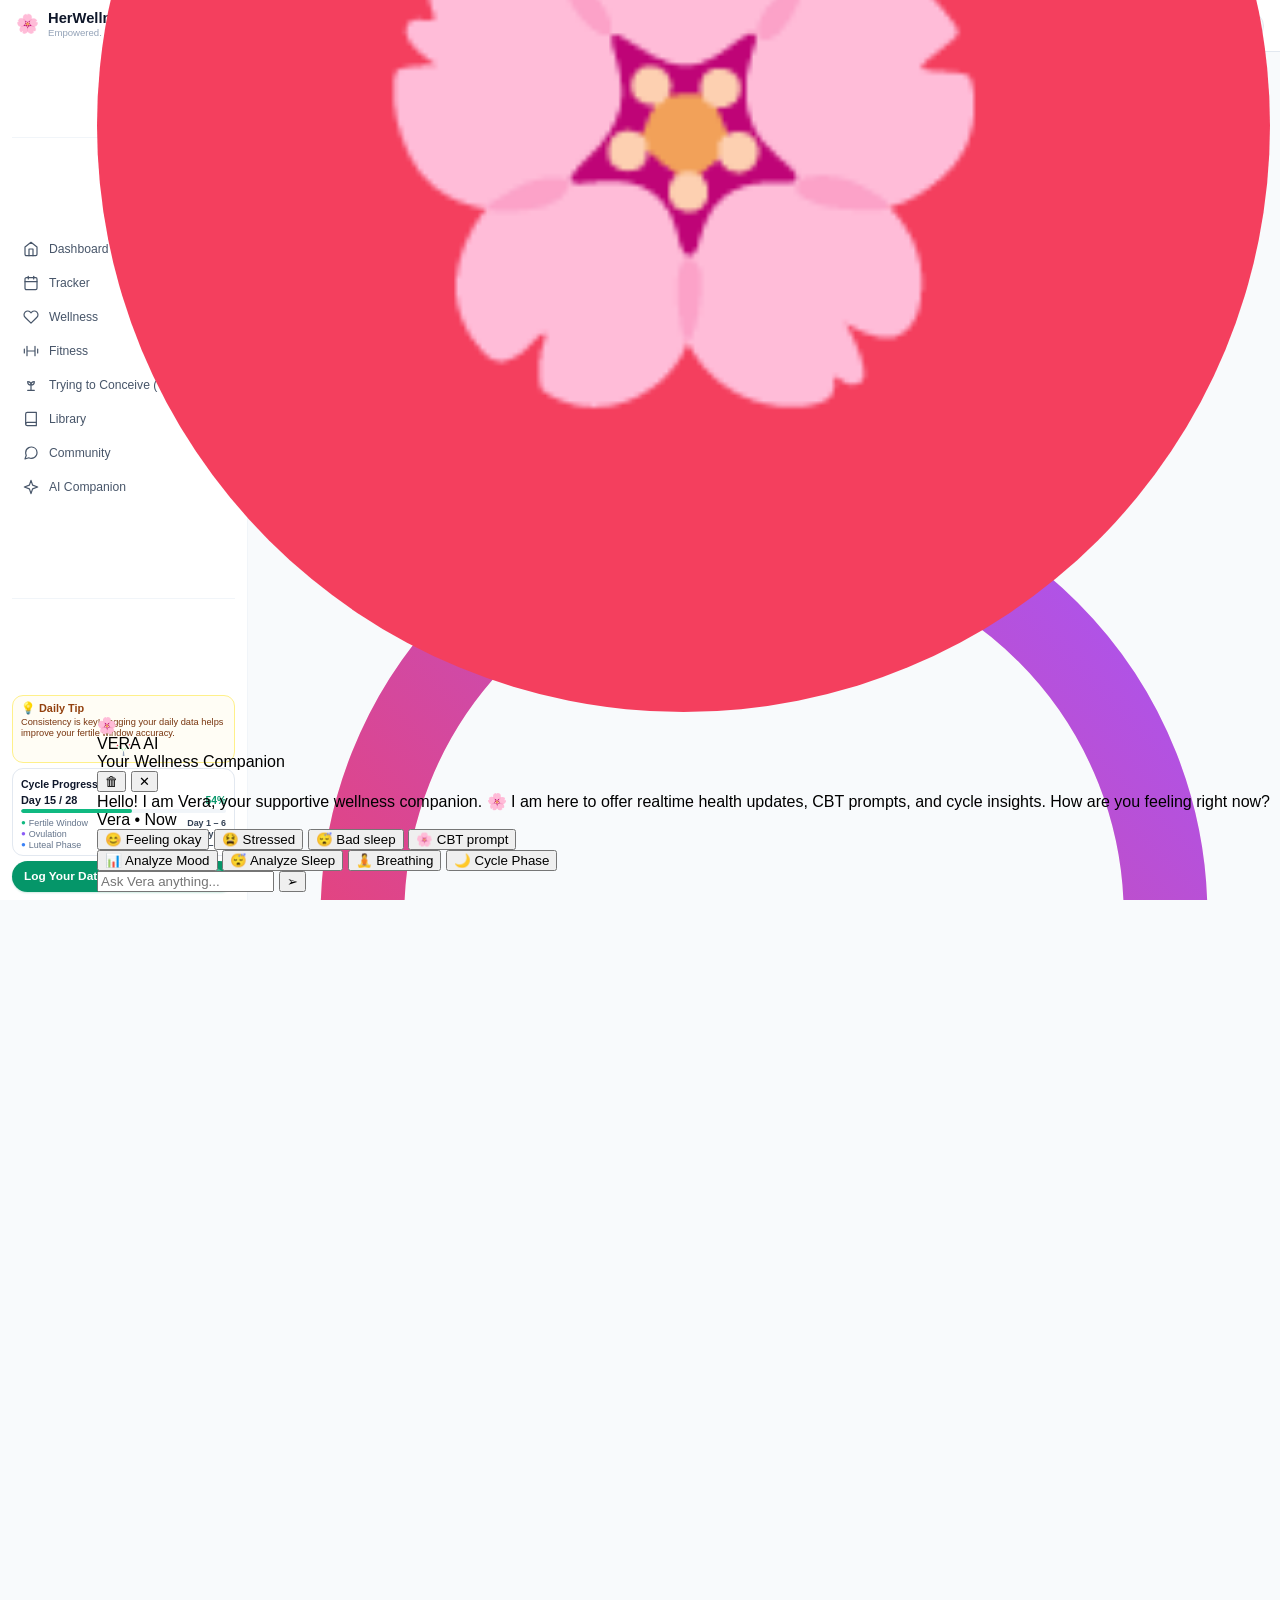
==== commit 9f8ddd51: "ttc dashboard updated" ====
--- a/backend/static/index.html
+++ b/backend/static/index.html
@@ -24,272 +24,527 @@
             min-height: 100% !important;
         }
 
-        /* ===== TTC DASHBOARD: MODERN 3-COLUMN REFINED DESIGN ===== */
-        body:has(#view-ttc-dashboard:not(.hidden)) .app-main-content {
-            overflow-y: auto !important;
-            overflow-x: hidden !important;
-            padding: 10px 18px 14px 18px !important;
+        /* ===== TTC DASHBOARD: VIEWPORT FIT, ZERO SCROLLING & PIXEL-PERFECT UI ===== */
+        html, body {
+            margin: 0;
+            padding: 0;
+            height: 100dvh;
+            width: 100vw;
+            overflow: hidden;
+            font-family: 'Inter', -apple-system, BlinkMacSystemFont, sans-serif;
+            background: #f8fafc;
+            box-sizing: border-box;
+        }
+
+        /* Viewport Lock for TTC mode */
+        body:has(#view-ttc-dashboard:not(.hidden)),
+        body.is-ttc-active {
+            height: 100dvh !important;
+            width: 100vw !important;
+            overflow: hidden !important;
+        }
+
+        /* App Layout Shell */
+        .app-layout {
+            display: flex !important;
+            height: 100dvh !important;
+            width: 100vw !important;
+            overflow: hidden !important;
+            box-sizing: border-box !important;
+        }
+
+        /* ==========================================================================
+           1. MINIMAL SIDEBAR (248px width, clean, compact, no scrolling)
+           ========================================================================== */
+        .app-sidebar {
+            width: 248px !important;
+            min-width: 248px !important;
+            max-width: 248px !important;
+            height: 100dvh !important;
+            max-height: 100dvh !important;
+            position: fixed !important;
+            top: 0 !important;
+            left: 0 !important;
+            bottom: 0 !important;
+            background: #ffffff !important;
+            border-right: 1px solid #f1f5f9 !important;
+            padding: 8px 12px !important;
+            box-sizing: border-box !important;
+            display: flex !important;
+            flex-direction: column !important;
+            justify-content: space-between !important;
+            gap: 4px !important;
+            overflow: hidden !important;
+            z-index: 100 !important;
+        }
+
+        .sidebar-brand {
+            display: flex !important;
+            align-items: center !important;
+            gap: 9px !important;
+            padding: 2px 4px 4px 4px !important;
+            flex-shrink: 0 !important;
+        }
+        .brand-logo-icon {
+            font-size: 1.15rem !important;
+            line-height: 1 !important;
+        }
+        .brand-text-wrap {
+            display: flex !important;
+            flex-direction: column !important;
+        }
+        .brand-name {
+            font-size: 0.92rem !important;
+            font-weight: 800 !important;
+            color: #0f172a !important;
+            line-height: 1.15 !important;
+        }
+        .brand-name .logo-accent {
+            color: #e11d48 !important;
+        }
+        .brand-tagline {
+            font-size: 0.6rem !important;
+            color: #94a3b8 !important;
+            font-weight: 500 !important;
+        }
+
+        .sidebar-divider {
+            height: 1px !important;
+            background: #f1f5f9 !important;
+            margin: 1px 0 2px 0 !important;
+            flex-shrink: 0 !important;
+        }
+
+        /* Nav List - Minimal with outline SVG icons */
+        .sidebar-nav {
+            display: flex !important;
+            flex-direction: column !important;
+            gap: 2px !important;
+            flex-shrink: 0 !important;
+        }
+        .sidebar-nav .nav-btn {
+            display: flex !important;
+            align-items: center !important;
+            gap: 10px !important;
+            padding: 5px 10px !important;
+            font-size: 0.76rem !important;
+            font-weight: 500 !important;
+            color: #475569 !important;
+            background: transparent !important;
+            border: 1px solid transparent !important;
+            border-radius: 11px !important;
+            cursor: pointer !important;
+            text-align: left !important;
+            transition: all 0.12s ease !important;
+            white-space: nowrap !important;
+            height: 32px !important;
+            box-sizing: border-box !important;
+            position: relative !important;
+        }
+        .sidebar-nav .nav-btn:hover {
             background: #f8fafc !important;
+            color: #0f172a !important;
+        }
+        /* Active TTC item: soft mint/green bg, dark green text, small left green indicator, 10-12px rounded corners, subtle highlight */
+        .sidebar-nav .nav-btn.active,
+        .sidebar-nav .nav-btn[data-view="ttc-dashboard"].active {
+            background: #ecfdf5 !important;
+            color: #047857 !important;
+            font-weight: 600 !important;
+            border-color: rgba(5, 150, 105, 0.15) !important;
+            padding-left: 14px !important;
+            box-shadow: 0 1px 2px rgba(5, 150, 105, 0.08) !important;
+        }
+        .sidebar-nav .nav-btn.active::before,
+        .sidebar-nav .nav-btn[data-view="ttc-dashboard"].active::before {
+            content: '' !important;
+            position: absolute !important;
+            left: 3px !important;
+            top: 7px !important;
+            bottom: 7px !important;
+            width: 3px !important;
+            background: #059669 !important;
+            border-radius: 2px !important;
+        }
+        .nav-svg-icon {
+            width: 16px !important;
+            height: 16px !important;
+            stroke-width: 1.8 !important;
+            stroke: currentColor !important;
+            fill: none !important;
+            flex-shrink: 0 !important;
+        }
+
+        /* SIDEBAR LOWER SECTION: compact Daily Tip + Cycle Progress + Log Data */
+        .sidebar-lower-wrap {
             display: flex !important;
             flex-direction: column !important;
+            gap: 5px !important;
+            flex-shrink: 0 !important;
+        }
+        .sidebar-tip-card {
+            background: #fffdf5 !important;
+            border: 1px solid #fef08a !important;
+            border-radius: 11px !important;
+            padding: 5px 8px !important;
+            display: flex !important;
+            flex-direction: column !important;
+            gap: 2px !important;
+            flex-shrink: 0 !important;
+        }
+        .tip-header-row {
+            display: flex !important;
+            align-items: center !important;
+            gap: 4px !important;
+        }
+        .tip-header-icon {
+            font-size: 0.72rem !important;
+        }
+        .tip-header-row h4 {
+            font-size: 0.68rem !important;
+            font-weight: 700 !important;
+            color: #92400e !important;
+            margin: 0 !important;
+        }
+        .sidebar-tip-card .tip-content {
+            font-size: 0.58rem !important;
+            color: #78350f !important;
+            line-height: 1.25 !important;
+            margin: 0 !important;
+        }
+        .sidebar-tip-illustration {
+            display: flex !important;
+            justify-content: center !important;
+            align-items: center !important;
+            height: 14px !important;
+            margin-top: 1px !important;
+        }
+        .tip-meditate-svg {
+            height: 14px !important;
+            max-width: 70px !important;
+        }
+
+        /* Sidebar Cycle Progress Card */
+        .sidebar-cycle-progress-card {
+            background: #ffffff !important;
+            border: 1px solid #e2e8f0 !important;
+            border-radius: 11px !important;
+            padding: 5px 8px !important;
+            display: flex !important;
+            flex-direction: column !important;
+            gap: 2px !important;
+            flex-shrink: 0 !important;
+        }
+        .progress-title-row .progress-title {
+            font-size: 0.66rem !important;
+            font-weight: 700 !important;
+            color: #0f172a !important;
+        }
+        .progress-stats-row {
+            display: flex !important;
+            justify-content: space-between !important;
+            align-items: baseline !important;
+        }
+        .progress-days {
+            font-size: 0.68rem !important;
+            font-weight: 700 !important;
+            color: #0f172a !important;
+        }
+        .progress-pct {
+            font-size: 0.64rem !important;
+            font-weight: 700 !important;
+            color: #059669 !important;
+        }
+        .sidebar-progress-bar-track {
+            height: 4px !important;
+            background: #f1f5f9 !important;
+            border-radius: 2px !important;
+            overflow: hidden !important;
+            margin: 1px 0 !important;
+        }
+        .sidebar-progress-bar-fill {
+            height: 100% !important;
+            background: #10b981 !important;
+            border-radius: 2px !important;
+        }
+        .sidebar-cycle-breakdown {
+            display: flex !important;
+            flex-direction: column !important;
+            gap: 1px !important;
+            margin-top: 2px !important;
+        }
+        .sc-item {
+            display: flex !important;
+            align-items: center !important;
+            justify-content: space-between !important;
+            font-size: 0.56rem !important;
+            color: #64748b !important;
+        }
+        .sc-item .sc-dot {
+            font-size: 0.5rem !important;
+            margin-right: 3px !important;
+        }
+        .sc-item .sc-label {
             flex: 1 !important;
-            min-height: 0 !important;
-        }
-
-        #view-ttc-dashboard:not(.hidden) {
-            width: 100% !important;
+        }
+        .sc-item .sc-val {
+            font-weight: 600 !important;
+            color: #334155 !important;
+        }
+        .dot-fertile { color: #10b981 !important; }
+        .dot-ovulation { color: #8b5cf6 !important; }
+        .dot-luteal { color: #3b82f6 !important; }
+
+        /* Compact Green Log Your Data Action Button */
+        .sidebar-log-btn {
+            background: #059669 !important;
+            color: #ffffff !important;
+            border: none !important;
+            border-radius: 16px !important;
+            padding: 5px 12px !important;
+            font-size: 0.74rem !important;
+            font-weight: 600 !important;
+            display: flex !important;
+            align-items: center !important;
+            justify-content: space-between !important;
+            cursor: pointer !important;
+            box-shadow: 0 1px 2px rgba(5, 150, 105, 0.2) !important;
+            transition: all 0.12s ease !important;
+            flex-shrink: 0 !important;
+            height: 31px !important;
+        }
+        .sidebar-log-btn:hover {
+            background: #047857 !important;
+        }
+        .sidebar-plus-circle {
+            display: flex !important;
+            align-items: center !important;
+            justify-content: center !important;
+            width: 16px !important;
+            height: 16px !important;
+            background: rgba(255, 255, 255, 0.25) !important;
+            color: #ffffff !important;
+            border-radius: 50% !important;
+            font-size: 0.75rem !important;
+            font-weight: 800 !important;
+            line-height: 1 !important;
+        }
+
+        /* ==========================================================================
+           2. MAIN WRAPPER & TOP HEADER
+           ========================================================================== */
+        .app-main-wrapper {
+            margin-left: 248px !important;
+            width: calc(100vw - 248px) !important;
+            height: 100dvh !important;
+            max-height: 100dvh !important;
             display: flex !important;
             flex-direction: column !important;
-            flex: 1 !important;
-            min-height: 0 !important;
-        }
-
-        .ttc-layout-wrapper {
-            display: flex !important;
-            flex-direction: column !important;
-            gap: 12px !important;
-            width: 100% !important;
-            max-width: 1600px !important;
-            margin: 0 auto !important;
-        }
-
-        /* ===== COMPACT HEADER & PROFILE MENU ===== */
+            overflow: hidden !important;
+        }
+
         .app-top-header {
-            min-height: 56px !important;
-            padding: 8px 20px !important;
+            height: 52px !important;
+            min-height: 52px !important;
+            max-height: 52px !important;
+            padding: 0 16px !important;
             background: #ffffff !important;
             border-bottom: 1px solid #e2e8f0 !important;
             display: flex !important;
             align-items: center !important;
             justify-content: space-between !important;
-            gap: 12px !important;
-        }
-
-        .app-top-header .greeting-section .ai-greeting {
-            font-size: 1.15rem !important;
-            font-weight: 700 !important;
+            box-sizing: border-box !important;
+            flex-shrink: 0 !important;
+        }
+        .greeting-section .ai-greeting {
+            font-size: 1.05rem !important;
+            font-weight: 800 !important;
             color: #0f172a !important;
             margin: 0 !important;
             line-height: 1.2 !important;
         }
-
-        .app-top-header .greeting-section .greeting-subtitle {
-            font-size: 0.76rem !important;
+        .greeting-section .greeting-subtitle {
+            font-size: 0.68rem !important;
             color: #64748b !important;
             margin: 0 !important;
         }
-
         .top-header-right {
             display: flex !important;
             align-items: center !important;
-            gap: 8px !important;
-            flex-wrap: wrap !important;
+            gap: 7px !important;
+            flex-wrap: nowrap !important;
         }
 
         .btn-notification {
-            width: 34px !important;
-            height: 34px !important;
+            width: 32px !important;
+            height: 32px !important;
             border-radius: 50% !important;
-            background: #f1f5f9 !important;
+            background: #ffffff !important;
             border: 1px solid #e2e8f0 !important;
             display: flex !important;
             align-items: center !important;
             justify-content: center !important;
-            font-size: 0.95rem !important;
+            font-size: 0.88rem !important;
             cursor: pointer !important;
             position: relative !important;
-            transition: background 0.15s ease !important;
-        }
-
-        .btn-notification:hover {
-            background: #e2e8f0 !important;
-        }
-
+            transition: background 0.12s ease !important;
+        }
+        .btn-notification:hover { background: #f1f5f9 !important; }
         .notification-badge {
             position: absolute !important;
             top: -2px !important;
             right: -2px !important;
-            background: #f43f5e !important;
-            color: white !important;
-            font-size: 0.65rem !important;
+            background: #e11d48 !important;
+            color: #ffffff !important;
+            font-size: 0.55rem !important;
             font-weight: 700 !important;
-            min-width: 15px !important;
-            height: 15px !important;
-            border-radius: 10px !important;
+            width: 14px !important;
+            height: 14px !important;
+            border-radius: 50% !important;
             display: flex !important;
             align-items: center !important;
             justify-content: center !important;
-            padding: 0 3px !important;
-        }
-
+        }
         .btn-header-action {
-            height: 32px !important;
+            height: 30px !important;
             padding: 0 10px !important;
-            font-size: 0.76rem !important;
+            font-size: 0.72rem !important;
             font-weight: 600 !important;
-            border-radius: 8px !important;
+            border-radius: 15px !important;
+            cursor: pointer !important;
+            display: inline-flex !important;
+            align-items: center !important;
+            gap: 4px !important;
+            border: 1px solid #e2e8f0 !important;
             background: #ffffff !important;
-            border: 1px solid #cbd5e1 !important;
             color: #334155 !important;
-            display: inline-flex !important;
-            align-items: center !important;
-            gap: 5px !important;
-            cursor: pointer !important;
-            transition: all 0.15s ease !important;
-        }
-
-        .btn-header-action:hover {
-            background: #f8fafc !important;
-            border-color: #94a3b8 !important;
-            color: #0f172a !important;
-        }
-
+            transition: all 0.12s ease !important;
+            white-space: nowrap !important;
+        }
+        .btn-header-action:hover { background: #f8fafc !important; border-color: #cbd5e1 !important; color: #0f172a !important; }
         .btn-helpline-action {
-            border-color: #fca5a5 !important;
             color: #be123c !important;
             background: #fff1f2 !important;
-        }
-
-        .btn-helpline-action:hover {
-            background: #ffe4e6 !important;
-            border-color: #f87171 !important;
-        }
+            border-color: #fecdd3 !important;
+        }
+        .btn-helpline-action:hover { background: #ffe4e6 !important; border-color: #f87171 !important; }
 
         .header-mode-toggle-pills {
             display: inline-flex !important;
             background: #f1f5f9 !important;
             padding: 2px !important;
-            border-radius: 20px !important;
+            border-radius: 16px !important;
             border: 1px solid #e2e8f0 !important;
         }
-
         .header-mode-toggle-pills .mode-pill-btn {
-            height: 28px !important;
+            height: 26px !important;
             padding: 0 10px !important;
-            font-size: 0.74rem !important;
+            font-size: 0.7rem !important;
             font-weight: 600 !important;
-            border-radius: 16px !important;
+            border-radius: 14px !important;
             border: none !important;
             background: transparent !important;
             color: #64748b !important;
             cursor: pointer !important;
-            transition: all 0.15s ease !important;
             display: inline-flex !important;
             align-items: center !important;
-            gap: 4px !important;
-        }
-
+            gap: 3px !important;
+            transition: all 0.12s ease !important;
+        }
         .header-mode-toggle-pills .mode-pill-btn.active {
             background: #ffffff !important;
             color: #059669 !important;
             font-weight: 700 !important;
-            box-shadow: 0 1px 2px rgba(0, 0, 0, 0.06) !important;
-        }
-
-        /* User Profile Dropdown Pill */
+            box-shadow: 0 1px 2px rgba(0, 0, 0, 0.05) !important;
+        }
+
         .user-profile-menu-wrapper {
             position: relative !important;
         }
-
         .user-profile-btn {
-            display: inline-flex !important;
-            align-items: center !important;
-            gap: 6px !important;
-            height: 32px !important;
-            padding: 0 8px 0 3px !important;
+            display: flex !important;
+            align-items: center !important;
+            gap: 5px !important;
+            padding: 2px 8px 2px 3px !important;
             background: #f8fafc !important;
             border: 1px solid #e2e8f0 !important;
-            border-radius: 20px !important;
+            border-radius: 16px !important;
             cursor: pointer !important;
-            transition: background 0.15s ease !important;
-        }
-
-        .user-profile-btn:hover {
-            background: #f1f5f9 !important;
-            border-color: #cbd5e1 !important;
-        }
-
-        .user-avatar-circle {
-            width: 26px !important;
-            height: 26px !important;
-            border-radius: 50% !important;
-            background: linear-gradient(135deg, #ec4899, #8b5cf6) !important;
-            color: white !important;
-            font-weight: 700 !important;
-            font-size: 0.75rem !important;
-            display: flex !important;
-            align-items: center !important;
-            justify-content: center !important;
-        }
-
-        .user-name-short {
-            font-size: 0.78rem !important;
+            font-size: 0.72rem !important;
             font-weight: 600 !important;
             color: #1e293b !important;
-        }
-
+            height: 30px !important;
+            box-sizing: border-box !important;
+        }
+        .user-avatar-circle {
+            width: 22px !important;
+            height: 22px !important;
+            border-radius: 50% !important;
+            background: #7c3aed !important;
+            color: #ffffff !important;
+            display: flex !important;
+            align-items: center !important;
+            justify-content: center !important;
+            font-size: 0.68rem !important;
+            font-weight: 700 !important;
+        }
+        .user-name-short {
+            font-size: 0.74rem !important;
+            font-weight: 600 !important;
+            color: #1e293b !important;
+        }
         .user-dropdown-arrow {
-            font-size: 0.65rem !important;
+            font-size: 0.62rem !important;
             color: #64748b !important;
         }
-
         .user-profile-dropdown {
             position: absolute !important;
             top: calc(100% + 6px) !important;
             right: 0 !important;
-            width: 210px !important;
+            width: 200px !important;
             background: #ffffff !important;
             border: 1px solid #e2e8f0 !important;
-            border-radius: 12px !important;
-            box-shadow: 0 10px 25px -5px rgba(0, 0, 0, 0.1), 0 8px 10px -6px rgba(0, 0, 0, 0.05) !important;
-            padding: 8px !important;
+            border-radius: 10px !important;
+            box-shadow: 0 10px 20px rgba(0, 0, 0, 0.08) !important;
+            padding: 6px !important;
             z-index: 1000 !important;
             display: flex !important;
             flex-direction: column !important;
-            gap: 4px !important;
-        }
-
-        .user-profile-dropdown.hidden {
-            display: none !important;
-        }
-
+            gap: 3px !important;
+        }
+        .user-profile-dropdown.hidden { display: none !important; }
         .profile-dropdown-header {
-            padding: 6px 8px !important;
+            padding: 4px 6px !important;
             display: flex !important;
             flex-direction: column !important;
             gap: 2px !important;
         }
-
         .profile-dropdown-email {
-            font-size: 0.76rem !important;
+            font-size: 0.72rem !important;
             font-weight: 700 !important;
             color: #0f172a !important;
-            word-break: break-all !important;
-        }
-
+        }
         .profile-mode-badge {
-            font-size: 0.65rem !important;
+            font-size: 0.62rem !important;
             font-weight: 600 !important;
             color: #047857 !important;
             background: #d1fae5 !important;
-            padding: 1px 6px !important;
-            border-radius: 10px !important;
+            padding: 1px 5px !important;
+            border-radius: 8px !important;
             align-self: flex-start !important;
         }
-
         .profile-dropdown-divider {
             height: 1px !important;
             background: #f1f5f9 !important;
             margin: 2px 0 !important;
         }
-
         .profile-dropdown-item {
             width: 100% !important;
             display: flex !important;
             align-items: center !important;
-            gap: 8px !important;
-            padding: 6px 8px !important;
-            font-size: 0.76rem !important;
+            gap: 7px !important;
+            padding: 5px 7px !important;
+            font-size: 0.74rem !important;
             font-weight: 500 !important;
             color: #334155 !important;
             background: transparent !important;
@@ -297,682 +552,619 @@
             border-radius: 6px !important;
             cursor: pointer !important;
             text-align: left !important;
-            transition: background 0.12s ease !important;
-        }
-
-        .profile-dropdown-item:hover {
-            background: #f8fafc !important;
-            color: #0f172a !important;
-        }
-
-        .profile-dropdown-item.auth-btn-dropdown {
-            color: #be123c !important;
-        }
-
-        .profile-dropdown-item.auth-btn-dropdown:hover {
-            background: #fff1f2 !important;
-        }
-
-        /* ===== TTC HERO BANNER ===== */
+        }
+        .profile-dropdown-item:hover { background: #f8fafc !important; color: #0f172a !important; }
+        .profile-dropdown-item.auth-btn-dropdown { color: #be123c !important; }
+
+        /* Notification Dropdown Panel */
+        .notification-dropdown-panel {
+            position: absolute !important;
+            top: calc(100% + 8px) !important;
+            right: 0 !important;
+            width: 280px !important;
+            background: #ffffff !important;
+            border: 1px solid #e2e8f0 !important;
+            border-radius: 10px !important;
+            box-shadow: 0 10px 25px rgba(0,0,0,0.1) !important;
+            padding: 10px !important;
+            z-index: 1000 !important;
+        }
+        .notification-dropdown-panel.hidden { display: none !important; }
+
+        /* ==========================================================================
+           3. MAIN TTC CONTENT CONTAINER
+           ========================================================================== */
+        .app-main-content {
+            height: calc(100dvh - 52px) !important;
+            max-height: calc(100dvh - 52px) !important;
+            overflow: hidden !important;
+            padding: 7px 14px !important;
+            box-sizing: border-box !important;
+            display: flex !important;
+            flex-direction: column !important;
+        }
+
+        #view-ttc-dashboard {
+            height: 100% !important;
+            max-height: 100% !important;
+            width: 100% !important;
+            display: flex !important;
+            flex-direction: column !important;
+            overflow: hidden !important;
+            box-sizing: border-box !important;
+        }
+
+        .ttc-layout-wrapper {
+            height: 100% !important;
+            max-height: 100% !important;
+            width: 100% !important;
+            display: grid !important;
+            grid-template-rows: auto auto 1fr auto !important;
+            gap: clamp(5px, 0.85vh, 9px) !important;
+            overflow: hidden !important;
+            box-sizing: border-box !important;
+        }
+
+        /* ==========================================================================
+           4. TTC BANNER (Horizontal, Icon -> Title/Subtitle -> Actions, Short)
+           ========================================================================== */
         .ttc-hero-card {
-            background: linear-gradient(135deg, #ffffff 0%, #f0fdf4 100%) !important;
-            border: 1px solid #bbf7d0 !important;
-            border-radius: 14px !important;
-            padding: 12px 18px !important;
+            background: #ecfdf5 !important;
+            border: 1px solid #a7f3d0 !important;
+            border-radius: 12px !important;
+            padding: 6px 14px !important;
             display: flex !important;
             align-items: center !important;
             justify-content: space-between !important;
-            gap: 14px !important;
-            box-shadow: 0 1px 3px rgba(16, 185, 129, 0.05) !important;
-        }
-
+            flex-shrink: 0 !important;
+            min-height: 40px !important;
+            box-shadow: 0 1px 2px rgba(16, 185, 129, 0.04) !important;
+            box-sizing: border-box !important;
+        }
         .ttc-hero-left {
             display: flex !important;
             align-items: center !important;
-            gap: 12px !important;
-        }
-
+            gap: 10px !important;
+        }
         .ttc-sprout-circle {
-            width: 38px !important;
-            height: 38px !important;
+            width: 28px !important;
+            height: 28px !important;
             border-radius: 50% !important;
             background: #d1fae5 !important;
             color: #059669 !important;
             display: flex !important;
             align-items: center !important;
             justify-content: center !important;
-            font-size: 1.25rem !important;
+            font-size: 1rem !important;
             flex-shrink: 0 !important;
         }
-
         .ttc-hero-text h2 {
-            font-size: 1.05rem !important;
-            font-weight: 700 !important;
+            font-size: 0.88rem !important;
+            font-weight: 800 !important;
             color: #064e3b !important;
             margin: 0 !important;
-            line-height: 1.2 !important;
-        }
-
+            line-height: 1.15 !important;
+        }
         .ttc-hero-text p {
-            font-size: 0.78rem !important;
+            font-size: 0.65rem !important;
             color: #047857 !important;
-            margin: 2px 0 0 0 !important;
+            margin: 0 !important;
             font-weight: 500 !important;
         }
-
         .ttc-mode-switcher-toggle {
             display: inline-flex !important;
+            align-items: center !important;
+            gap: 6px !important;
+            background: transparent !important;
+            border: none !important;
+            padding: 0 !important;
+        }
+        .ttc-mode-switcher-toggle .mode-pill-btn {
+            height: 26px !important;
+            padding: 0 11px !important;
+            font-size: 0.68rem !important;
+            font-weight: 600 !important;
+            border-radius: 14px !important;
+            cursor: pointer !important;
+            display: inline-flex !important;
+            align-items: center !important;
+            gap: 4px !important;
+            border: 1px solid #cbd5e1 !important;
             background: #ffffff !important;
-            padding: 3px !important;
-            border-radius: 20px !important;
-            border: 1px solid #86efac !important;
-            box-shadow: 0 1px 2px rgba(0, 0, 0, 0.04) !important;
-        }
-
-        .ttc-mode-switcher-toggle .mode-pill-btn {
-            height: 30px !important;
-            padding: 0 14px !important;
-            font-size: 0.78rem !important;
-            font-weight: 600 !important;
-            border-radius: 16px !important;
-            border: none !important;
-            background: transparent !important;
-            color: #64748b !important;
-            cursor: pointer !important;
-            transition: all 0.15s ease !important;
-        }
-
+            color: #475569 !important;
+            transition: all 0.12s ease !important;
+        }
         .ttc-mode-switcher-toggle .mode-pill-btn.active {
             background: #059669 !important;
             color: #ffffff !important;
+            border-color: #059669 !important;
             font-weight: 700 !important;
-            box-shadow: 0 1px 3px rgba(5, 150, 105, 0.25) !important;
-        }
-
-        /* ===== FERTILITY OVERVIEW 6 METRICS ===== */
-        .ttc-overview-card-v2 {
-            background: #ffffff !important;
-            border: 1px solid #e2e8f0 !important;
-            border-radius: 14px !important;
-            padding: 12px 16px !important;
-            box-shadow: 0 1px 3px rgba(15, 23, 42, 0.04) !important;
-        }
-
-        .ttc-card-header-v2 {
+            box-shadow: 0 1px 3px rgba(5, 150, 105, 0.2) !important;
+        }
+
+        /* ==========================================================================
+           5. FERTILITY OVERVIEW (6 Metrics in One Clean Row)
+           ========================================================================== */
+        .ttc-overview-section {
+            flex-shrink: 0 !important;
+            display: flex !important;
+            flex-direction: column !important;
+            gap: 3px !important;
+        }
+        .ttc-overview-header-row {
             display: flex !important;
             align-items: center !important;
             justify-content: space-between !important;
-            margin-bottom: 10px !important;
-        }
-
-        .header-title-info {
-            display: flex !important;
-            align-items: center !important;
-            gap: 7px !important;
-        }
-
-        .header-title-info h3 {
-            font-size: 0.92rem !important;
-            font-weight: 700 !important;
+            padding: 0 2px !important;
+        }
+        .ttc-ov-title-wrap {
+            display: flex !important;
+            align-items: center !important;
+            gap: 5px !important;
+        }
+        .ttc-ov-title-wrap h3 {
+            font-size: 0.82rem !important;
+            font-weight: 800 !important;
             color: #0f172a !important;
             margin: 0 !important;
         }
-
-        .card-header-subtitle {
-            font-size: 0.72rem !important;
-            color: #64748b !important;
-            font-weight: 400 !important;
-        }
-
-        .card-header-icon {
-            font-size: 1rem !important;
-        }
-
-        .info-circle-icon {
-            font-size: 0.75rem !important;
+        .ttc-ov-title-wrap .card-header-icon {
+            font-size: 0.92rem !important;
+        }
+        .ttc-ov-title-wrap .info-circle-icon {
+            font-size: 0.68rem !important;
             color: #94a3b8 !important;
             cursor: help !important;
         }
-
-        .ttc-status-pill {
-            font-size: 0.72rem !important;
-            font-weight: 700 !important;
-            padding: 3px 10px !important;
-            border-radius: 20px !important;
-        }
-
         .ttc-status-pill.pill-green {
             background: #d1fae5 !important;
             color: #065f46 !important;
             border: 1px solid #a7f3d0 !important;
+            border-radius: 16px !important;
+            padding: 2px 9px !important;
+            font-size: 0.65rem !important;
+            font-weight: 700 !important;
         }
 
         .ttc-overview-6grid {
             display: grid !important;
-            grid-template-columns: repeat(6, 1fr) !important;
-            gap: 10px !important;
-        }
-
+            grid-template-columns: repeat(6, minmax(0, 1fr)) !important;
+            gap: clamp(6px, 0.75vw, 10px) !important;
+        }
         .ttc-mcard {
-            border-radius: 10px !important;
-            padding: 9px 12px !important;
+            border-radius: 12px !important;
+            padding: 5px 9px !important;
             display: flex !important;
             flex-direction: column !important;
             justify-content: space-between !important;
-            min-height: 76px !important;
+            min-height: 0 !important;
+            height: 58px !important;
             border: 1px solid #e2e8f0 !important;
             background: #ffffff !important;
-            transition: transform 0.12s ease, box-shadow 0.12s ease !important;
-        }
-
-        .ttc-mcard:hover {
-            box-shadow: 0 2px 5px rgba(0, 0, 0, 0.04) !important;
-        }
-
-        /* Primary fertility card themes */
+            box-sizing: border-box !important;
+            box-shadow: 0 1px 2px rgba(15, 23, 42, 0.02) !important;
+        }
         .ttc-mcard.mcard-green {
             background: #f0fdf4 !important;
             border-color: #86efac !important;
         }
-
         .ttc-mcard.mcard-purple {
             background: #faf5ff !important;
             border-color: #d8b4fe !important;
         }
-
-        .ttc-mcard.mcard-pink-subtle {
-            background: #fff1f2 !important;
-            border-color: #fecdd3 !important;
-        }
-
         .mcard-top-row {
             display: flex !important;
             align-items: center !important;
             justify-content: space-between !important;
-            gap: 4px !important;
-        }
-
+            gap: 2px !important;
+        }
         .mcard-label {
-            font-size: 0.65rem !important;
+            font-size: 0.55rem !important;
             font-weight: 700 !important;
             color: #64748b !important;
-            letter-spacing: 0.5px !important;
+            letter-spacing: 0.3px !important;
             text-transform: uppercase !important;
-        }
-
+            white-space: nowrap !important;
+        }
         .mcard-tag-est {
-            font-size: 0.62rem !important;
+            font-size: 0.52rem !important;
             font-weight: 700 !important;
-            padding: 1px 5px !important;
+            padding: 1px 4px !important;
             border-radius: 4px !important;
-        }
-
+            white-space: nowrap !important;
+        }
         .mcard-tag-est.tag-green {
             background: #d1fae5 !important;
             color: #047857 !important;
         }
-
         .mcard-tag-est.tag-purple {
             background: #ede9fe !important;
             color: #6d28d9 !important;
         }
-
+        .mcard-val-row {
+            display: flex !important;
+            align-items: center !important;
+            gap: 4px !important;
+        }
+        .mcard-val-icon {
+            font-size: 0.9rem !important;
+            line-height: 1 !important;
+        }
         .mcard-val {
-            font-size: 1.12rem !important;
+            font-size: 0.94rem !important;
             font-weight: 800 !important;
             color: #0f172a !important;
-            line-height: 1.2 !important;
-            margin: 2px 0 !important;
-        }
-
+            line-height: 1.1 !important;
+            margin: 0 !important;
+            white-space: nowrap !important;
+        }
         .mcard-val.text-green { color: #047857 !important; }
         .mcard-val.text-purple { color: #6d28d9 !important; }
-        .mcard-val.text-pink { color: #be123c !important; }
-
+        .mcard-val.text-pink { color: #e11d48 !important; }
         .mcard-val .val-unit {
-            font-size: 0.74rem !important;
+            font-size: 0.65rem !important;
             font-weight: 500 !important;
             color: #64748b !important;
         }
-
         .mcard-sub-green {
-            font-size: 0.68rem !important;
+            font-size: 0.56rem !important;
             font-weight: 600 !important;
             color: #059669 !important;
-        }
-
+            white-space: nowrap !important;
+        }
         .mcard-sub-purple {
-            font-size: 0.68rem !important;
+            font-size: 0.56rem !important;
             font-weight: 600 !important;
             color: #7c3aed !important;
-        }
-
+            white-space: nowrap !important;
+        }
         .mcard-sub-muted {
-            font-size: 0.68rem !important;
+            font-size: 0.56rem !important;
             color: #94a3b8 !important;
-        }
-
-        .mcard-sub-phase {
-            font-size: 0.65rem !important;
-            font-weight: 700 !important;
-            color: #0284c7 !important;
-            background: #e0f2fe !important;
-            padding: 1px 5px !important;
-            border-radius: 4px !important;
-        }
-
+            white-space: nowrap !important;
+        }
         .mcard-progress-track {
             height: 4px !important;
-            background: #f1f5f9 !important;
+            background: #e0f2fe !important;
             border-radius: 2px !important;
             overflow: hidden !important;
-            margin-top: 3px !important;
-        }
-
+            margin-top: 1px !important;
+        }
         .mcard-progress-fill {
             height: 100% !important;
-            background: linear-gradient(90deg, #38bdf8, #0284c7) !important;
+            background: #0284c7 !important;
             border-radius: 2px !important;
         }
 
-        /* ===== 3-COLUMN MAIN LAYOUT ===== */
+        /* ==========================================================================
+           6. MAIN 3-COLUMN ANALYTICS GRID (45% | 32% | 23%, No Overlap, Aligned)
+           ========================================================================== */
         .ttc-analytics-3col {
+            flex: 1 !important;
+            min-height: 0 !important;
+            height: 100% !important;
             display: grid !important;
-            /* Left (BBT Chart ~48%) | Center (Calendar + Signals ~28%) | Right (Today's Log + AI ~24%) */
-            grid-template-columns: 2fr 1.15fr 1.05fr !important;
-            gap: 12px !important;
+            grid-template-columns: 45fr 32fr 23fr !important;
+            gap: 14px !important;
             align-items: stretch !important;
-            width: 100% !important;
+            box-sizing: border-box !important;
+            overflow: hidden !important;
         }
 
         .ttc-card {
             background: #ffffff !important;
             border: 1px solid #e2e8f0 !important;
-            border-radius: 14px !important;
-            padding: 12px 14px !important;
-            box-shadow: 0 1px 3px rgba(15, 23, 42, 0.04) !important;
+            border-radius: 12px !important;
+            padding: 8px 11px !important;
+            box-shadow: 0 1px 3px rgba(15, 23, 42, 0.02) !important;
             display: flex !important;
             flex-direction: column !important;
-        }
-
-        /* Col 1: BBT Chart */
+            box-sizing: border-box !important;
+            min-width: 0 !important;
+            min-height: 0 !important;
+            overflow: hidden !important;
+        }
+
+        /* Col 1: BBT Chart (Dominant element) */
         .ttc-col-bbt {
-            display: flex !important;
-            flex-direction: column !important;
+            height: 100% !important;
+            min-height: 0 !important;
+            min-width: 0 !important;
             justify-content: space-between !important;
-            min-height: 420px !important;
-        }
-
+        }
+        .ttc-card-header-v2 {
+            display: flex !important;
+            align-items: center !important;
+            justify-content: space-between !important;
+            margin-bottom: 4px !important;
+            flex-shrink: 0 !important;
+        }
+        .header-title-info {
+            display: flex !important;
+            align-items: center !important;
+            gap: 6px !important;
+        }
+        .header-title-info h3 {
+            font-size: 0.82rem !important;
+            font-weight: 800 !important;
+            color: #0f172a !important;
+            margin: 0 !important;
+        }
+        .header-title-info .card-header-subtitle {
+            font-size: 0.62rem !important;
+            color: #64748b !important;
+        }
         .bbt-header-actions {
             display: flex !important;
             align-items: center !important;
-            gap: 8px !important;
-        }
-
+            gap: 5px !important;
+        }
         .bbt-today-pill {
             display: inline-flex !important;
             align-items: center !important;
-            gap: 5px !important;
+            gap: 3px !important;
             background: #faf5ff !important;
             border: 1px solid #d8b4fe !important;
             color: #6b21a8 !important;
-            padding: 3px 9px !important;
-            border-radius: 14px !important;
-            font-size: 0.72rem !important;
+            padding: 2px 7px !important;
+            border-radius: 12px !important;
+            font-size: 0.65rem !important;
             font-weight: 600 !important;
-        }
-
+            white-space: nowrap !important;
+        }
         .bbt-today-pill .pill-dot {
             color: #9333ea !important;
-            font-size: 0.65rem !important;
-        }
-
+            font-size: 0.52rem !important;
+        }
         .btn-xs-pill {
             background: #ffffff !important;
             border: 1px solid #cbd5e1 !important;
             color: #334155 !important;
-            padding: 3px 8px !important;
-            border-radius: 12px !important;
-            font-size: 0.7rem !important;
+            padding: 2px 8px !important;
+            border-radius: 10px !important;
+            font-size: 0.65rem !important;
             font-weight: 600 !important;
             cursor: pointer !important;
+            white-space: nowrap !important;
             transition: all 0.12s ease !important;
         }
-
-        .btn-xs-pill:hover {
-            background: #f1f5f9 !important;
-            border-color: #94a3b8 !important;
-        }
+        .btn-xs-pill:hover { background: #f8fafc !important; border-color: #94a3b8 !important; }
 
         .bbt-chart-canvas-wrap {
             position: relative !important;
             flex: 1 !important;
-            min-height: 250px !important;
+            min-height: 0 !important;
+            min-width: 0 !important;
             width: 100% !important;
-            margin: 8px 0 !important;
-        }
-
+            margin: 2px 0 !important;
+            overflow: hidden !important;
+        }
         .bbt-annotation-pill {
             position: absolute !important;
-            top: 10px !important;
-            right: 14px !important;
+            top: 4px !important;
+            right: 6px !important;
             background: rgba(243, 232, 255, 0.95) !important;
             border: 1px solid #c084fc !important;
             color: #6b21a8 !important;
-            font-size: 0.68rem !important;
+            font-size: 0.62rem !important;
             font-weight: 700 !important;
-            padding: 3px 9px !important;
-            border-radius: 12px !important;
+            padding: 2px 7px !important;
+            border-radius: 8px !important;
             pointer-events: none !important;
-            backdrop-filter: blur(4px) !important;
+            z-index: 5 !important;
+            white-space: nowrap !important;
         }
 
         .bbt-chart-footer {
             display: flex !important;
             align-items: center !important;
-            justify-content: space-between !important;
-            border-top: 1px solid #f1f5f9 !important;
-            padding-top: 8px !important;
-            gap: 8px !important;
-            flex-wrap: wrap !important;
-        }
-
+            justify-content: center !important;
+            border-top: 1px solid #f8fafc !important;
+            padding-top: 4px !important;
+            flex-shrink: 0 !important;
+        }
         .bbt-chart-legend {
             display: flex !important;
             align-items: center !important;
-            gap: 12px !important;
-            flex-wrap: wrap !important;
-        }
-
+            gap: 16px !important;
+        }
         .bbt-leg-item {
             display: inline-flex !important;
             align-items: center !important;
             gap: 4px !important;
-            font-size: 0.68rem !important;
+            font-size: 0.62rem !important;
             color: #64748b !important;
             font-weight: 500 !important;
-        }
-
-        .leg-line.purple-line {
-            width: 12px !important;
-            height: 2.5px !important;
-            background: #9333ea !important;
-            border-radius: 2px !important;
-        }
-
+            white-space: nowrap !important;
+        }
+        .leg-dot.purple-dot {
+            width: 6px;
+            height: 6px;
+            border-radius: 50%;
+            background: #9333ea;
+        }
         .leg-line.dashed-line {
             width: 14px !important;
             height: 0 !important;
             border-top: 2px dashed #94a3b8 !important;
         }
 
-        .leg-box.green-box {
-            width: 10px !important;
-            height: 10px !important;
-            background: #d1fae5 !important;
-            border: 1px solid #6ee7b7 !important;
-            border-radius: 2px !important;
-        }
-
-        .leg-star {
-            color: #8b5cf6 !important;
-            font-size: 0.75rem !important;
-        }
-
-        .btn-outline-pink-pill {
-            background: transparent !important;
-            border: 1px solid #f43f5e !important;
-            color: #e11d48 !important;
-            padding: 5px 12px !important;
-            border-radius: 14px !important;
-            font-size: 0.72rem !important;
-            font-weight: 600 !important;
-            cursor: pointer !important;
-            transition: all 0.15s ease !important;
-        }
-
-        .btn-outline-pink-pill:hover {
-            background: #fff1f2 !important;
-            color: #be123c !important;
-        }
-
-        /* Col 2: Center Column */
+        /* Col 2: Calendar */
         .ttc-center-col {
+            height: 100% !important;
+            min-height: 0 !important;
+            min-width: 0 !important;
             display: flex !important;
             flex-direction: column !important;
-            gap: 12px !important;
-        }
-
+            overflow: hidden !important;
+        }
         .ttc-cal-card {
-            flex: 1 !important;
+            height: 100% !important;
+            min-height: 0 !important;
+            min-width: 0 !important;
             display: flex !important;
             flex-direction: column !important;
             justify-content: space-between !important;
-        }
-
+            overflow: hidden !important;
+        }
         .cal-nav-controls {
             display: flex !important;
             align-items: center !important;
-            gap: 6px !important;
-        }
-
+            gap: 4px !important;
+        }
         .cal-month-title {
-            font-size: 0.76rem !important;
+            font-size: 0.72rem !important;
             font-weight: 700 !important;
             color: #1e293b !important;
-        }
-
+            white-space: nowrap !important;
+        }
         .btn-cal-arrow {
-            width: 22px !important;
-            height: 22px !important;
+            width: 18px !important;
+            height: 18px !important;
             border-radius: 4px !important;
             border: 1px solid #cbd5e1 !important;
             background: #ffffff !important;
             color: #475569 !important;
-            font-size: 0.85rem !important;
+            font-size: 0.75rem !important;
             display: flex !important;
             align-items: center !important;
             justify-content: center !important;
             cursor: pointer !important;
             line-height: 1 !important;
-            transition: all 0.12s ease !important;
-        }
-
-        .btn-cal-arrow:hover {
-            background: #f1f5f9 !important;
-            border-color: #94a3b8 !important;
-            color: #0f172a !important;
-        }
-
+        }
+        .btn-cal-arrow:hover { background: #f8fafc !important; }
         .cal-compact-weekdays {
             display: grid !important;
             grid-template-columns: repeat(7, 1fr) !important;
             text-align: center !important;
-            font-size: 0.62rem !important;
+            font-size: 0.56rem !important;
             font-weight: 700 !important;
             color: #94a3b8 !important;
-            margin: 4px 0 2px 0 !important;
-        }
-
+            margin: 1px 0 !important;
+            flex-shrink: 0 !important;
+        }
         .ttc-cal-grid-compact {
+            flex: 1 !important;
+            min-height: 0 !important;
             display: grid !important;
             grid-template-columns: repeat(7, 1fr) !important;
-            gap: 3px !important;
-            margin: 2px 0 !important;
-        }
-
+            grid-template-rows: repeat(5, 1fr) !important;
+            gap: 2px !important;
+            margin: 1px 0 !important;
+            align-items: stretch !important;
+            overflow: hidden !important;
+        }
         .ttc-cal-day {
-            aspect-ratio: 1 !important;
             display: flex !important;
             align-items: center !important;
             justify-content: center !important;
-            font-size: 0.72rem !important;
+            font-size: 0.66rem !important;
             font-weight: 600 !important;
-            border-radius: 6px !important;
+            border-radius: 5px !important;
             color: #334155 !important;
-            background: #f8fafc !important;
+            background: #ffffff !important;
+            border: 1px solid #f1f5f9 !important;
             position: relative !important;
-            cursor: pointer !important;
-            transition: background 0.12s ease !important;
-        }
-
-        .ttc-cal-day:hover {
-            filter: brightness(0.95) !important;
-        }
-
+            box-sizing: border-box !important;
+            transition: all 0.1s ease !important;
+            min-width: 0 !important;
+            min-height: 0 !important;
+        }
         .ttc-cal-day.is-other-month {
             color: #cbd5e1 !important;
             background: transparent !important;
-            cursor: default !important;
-        }
-
+            border-color: transparent !important;
+        }
         .ttc-cal-day.is-period {
             background: #ffe4e6 !important;
             color: #be123c !important;
             font-weight: 700 !important;
-        }
-
+            border-color: #fecdd3 !important;
+        }
         .ttc-cal-day.is-fertile {
             background: #d1fae5 !important;
             color: #065f46 !important;
             font-weight: 700 !important;
-        }
-
+            border-color: #a7f3d0 !important;
+        }
         .ttc-cal-day.is-ovulation {
-            background: #ede9fe !important;
+            border: 2px solid #8b5cf6 !important;
+            border-radius: 50% !important;
             color: #6b21a8 !important;
             font-weight: 800 !important;
         }
-
         .ttc-cal-day.is-today {
             outline: 2px solid #059669 !important;
-            outline-offset: -2px !important;
-            font-weight: 800 !important;
+            outline-offset: -1px !important;
             background: #ecfdf5 !important;
             color: #065f46 !important;
-        }
-
-        .ov-star-badge {
-            color: #8b5cf6 !important;
-            font-size: 0.6rem !important;
+            font-weight: 800 !important;
+        }
+        .ttc-cal-day.is-today .ov-star-badge {
+            display: inline-block !important;
+            color: #059669 !important;
+            font-size: 0.5rem !important;
             position: absolute !important;
             top: 1px !important;
             right: 2px !important;
         }
-
         .cal-compact-legend {
             display: flex !important;
             align-items: center !important;
-            justify-content: space-between !important;
+            justify-content: center !important;
+            gap: 14px !important;
+            font-size: 0.58rem !important;
+            color: #64748b !important;
+            padding-top: 3px !important;
+            border-top: 1px solid #f8fafc !important;
+            flex-shrink: 0 !important;
+        }
+        .leg-sq {
+            display: inline-block !important;
+            width: 7px !important;
+            height: 7px !important;
+            border-radius: 2px !important;
+            margin-right: 3px !important;
+            vertical-align: middle !important;
+        }
+        .sq-period { background: #f43f5e !important; }
+        .sq-fertile { background: #10b981 !important; }
+        .star-ov-symbol { color: #8b5cf6 !important; font-size: 0.68rem !important; margin-right: 3px !important; vertical-align: middle !important; }
+
+        /* Col 3: Right Column (Today's Log + AI Fertility Insight) */
+        .ttc-right-col {
+            height: 100% !important;
+            min-height: 0 !important;
+            min-width: 0 !important;
+            display: grid !important;
+            grid-template-rows: 1fr auto !important;
+            gap: 10px !important;
+            overflow: hidden !important;
+        }
+        .ttc-today-log-card {
+            min-height: 0 !important;
+            min-width: 0 !important;
+            display: flex !important;
+            flex-direction: column !important;
+            overflow: hidden !important;
+        }
+        .log-date-label {
             font-size: 0.62rem !important;
-            color: #64748b !important;
-            margin-top: 4px !important;
-            padding-top: 4px !important;
-            border-top: 1px solid #f1f5f9 !important;
-        }
-
-        .cal-compact-legend .dot-period { color: #f43f5e !important; }
-        .cal-compact-legend .dot-fertile { color: #10b981 !important; }
-        .cal-compact-legend .star-ov { color: #8b5cf6 !important; }
-        .cal-compact-legend .box-today { color: #059669 !important; font-weight: bold !important; }
-
-        /* Card 2: Fertility Signals */
-        .ttc-signals-card {
-            flex: 1 !important;
-            display: flex !important;
-            flex-direction: column !important;
-            justify-content: space-between !important;
-        }
-
-        .signals-rows-v2 {
-            display: flex !important;
-            flex-direction: column !important;
-            gap: 6px !important;
-            margin: 4px 0 8px 0 !important;
-        }
-
-        .sig-row-item {
-            display: flex !important;
-            align-items: center !important;
-            justify-content: space-between !important;
-            padding: 6px 10px !important;
-            background: #f8fafc !important;
-            border: 1px solid #f1f5f9 !important;
-            border-radius: 8px !important;
-        }
-
-        .sig-left {
-            display: flex !important;
-            align-items: center !important;
-            gap: 6px !important;
-        }
-
-        .sig-icon {
-            font-size: 0.85rem !important;
-        }
-
-        .sig-label {
-            font-size: 0.74rem !important;
-            font-weight: 600 !important;
-            color: #1e293b !important;
-            white-space: nowrap !important;
-        }
-
-        .sig-pill {
-            font-size: 0.68rem !important;
-            font-weight: 700 !important;
-            padding: 2px 7px !important;
-            border-radius: 12px !important;
-            white-space: nowrap !important;
-        }
-
-        .sig-pill.pill-soft-green {
-            background: #d1fae5 !important;
-            color: #065f46 !important;
-            border: 1px solid #a7f3d0 !important;
-        }
-
-        .sig-pill.pill-soft-pink {
-            background: #ffe4e6 !important;
-            color: #9f1239 !important;
-            border: 1px solid #fecdd3 !important;
-        }
-
-        .sig-pill.pill-soft-blue {
-            background: #e0f2fe !important;
-            color: #0369a1 !important;
-            border: 1px solid #bae6fd !important;
-        }
-
-        /* Col 3: Right Column */
-        .ttc-right-col {
-            display: flex !important;
-            flex-direction: column !important;
-            gap: 12px !important;
-        }
-
-        .ttc-today-log-card {
-            display: flex !important;
-            flex-direction: column !important;
-            gap: 6px !important;
-        }
-
-        .log-date-label {
-            font-size: 0.7rem !important;
             font-weight: 600 !important;
             color: #64748b !important;
             background: #f1f5f9 !important;
-            padding: 2px 7px !important;
-            border-radius: 10px !important;
-        }
-
+            padding: 1px 6px !important;
+            border-radius: 8px !important;
+            white-space: nowrap !important;
+        }
         .today-log-rows {
             display: flex !important;
             flex-direction: column !important;
             gap: 5px !important;
-            margin: 2px 0 !important;
-        }
-
+            margin: 6px 0 !important;
+            flex: 1 !important;
+            justify-content: space-around !important;
+        }
         .tlog-row {
             display: flex !important;
             align-items: center !important;
@@ -980,229 +1172,221 @@
             padding: 5px 8px !important;
             background: #f8fafc !important;
             border-radius: 6px !important;
-            font-size: 0.74rem !important;
-        }
-
+            font-size: 0.7rem !important;
+            box-sizing: border-box !important;
+        }
         .tlog-left {
             display: flex !important;
             align-items: center !important;
             gap: 6px !important;
-        }
-
+            min-width: 0 !important;
+        }
         .tlog-icon {
-            font-size: 0.85rem !important;
-        }
-
+            font-size: 0.78rem !important;
+            flex-shrink: 0 !important;
+        }
         .tlog-label {
             font-weight: 600 !important;
             color: #334155 !important;
-        }
-
+            white-space: nowrap !important;
+            overflow: hidden !important;
+            text-overflow: ellipsis !important;
+        }
         .tlog-right {
             display: flex !important;
             align-items: center !important;
-            gap: 5px !important;
-        }
-
+            gap: 4px !important;
+            flex-shrink: 0 !important;
+        }
         .tlog-right strong {
-            font-size: 0.74rem !important;
+            font-size: 0.7rem !important;
             color: #0f172a !important;
-        }
-
+            white-space: nowrap !important;
+        }
         .check-green {
             color: #059669 !important;
             font-weight: 800 !important;
-            font-size: 0.75rem !important;
-        }
-
+            font-size: 0.74rem !important;
+        }
         .dot-red {
-            font-size: 0.65rem !important;
-        }
-
+            font-size: 0.55rem !important;
+        }
         .today-log-actions {
             display: flex !important;
-            align-items: center !important;
-            justify-content: space-between !important;
-            margin-top: 6px !important;
-            gap: 8px !important;
-            flex-wrap: wrap !important;
-        }
-
+            flex-direction: column !important;
+            gap: 2px !important;
+            margin-top: auto !important;
+            flex-shrink: 0 !important;
+        }
         .btn-add-more-logs {
             background: #059669 !important;
             color: #ffffff !important;
             border: none !important;
-            padding: 5px 12px !important;
+            padding: 4px 8px !important;
             border-radius: 6px !important;
-            font-size: 0.72rem !important;
+            font-size: 0.68rem !important;
             font-weight: 700 !important;
             cursor: pointer !important;
-            white-space: nowrap !important;
-            transition: background 0.12s ease !important;
-        }
-
+            width: 100% !important;
+            text-align: center !important;
+            height: 25px !important;
+            box-sizing: border-box !important;
+            transition: all 0.12s ease !important;
+        }
         .btn-add-more-logs:hover {
             background: #047857 !important;
         }
-
         .view-all-logs-link {
-            font-size: 0.72rem !important;
+            font-size: 0.62rem !important;
             font-weight: 600 !important;
             color: #64748b !important;
             text-decoration: underline !important;
             cursor: pointer !important;
-            white-space: nowrap !important;
-        }
-
-        .view-all-logs-link:hover {
-            color: #059669 !important;
-        }
-
-        /* AI Insight Card */
+            text-align: left !important;
+            display: block !important;
+        }
+
+        /* AI Insight Card with 85% Circular Gauge - Compact, Snug, No excessive white space */
         .card-ai-insight {
-            background: linear-gradient(135deg, #ffffff 0%, #faf5ff 100%) !important;
-            border-color: #e9d5ff !important;
+            min-height: 0 !important;
+            min-width: 0 !important;
+            background: #ffffff !important;
+            border: 1px solid #e9d5ff !important;
+            border-radius: 12px !important;
+            padding: 7px 11px !important;
             display: flex !important;
             flex-direction: column !important;
-            gap: 6px !important;
-        }
-
+            gap: 4px !important;
+            overflow: hidden !important;
+        }
         .ai-generated-label {
-            font-size: 0.65rem !important;
+            font-size: 0.58rem !important;
             font-weight: 700 !important;
             color: #7c3aed !important;
             background: #f3e8ff !important;
-            padding: 2px 6px !important;
-            border-radius: 10px !important;
-        }
-
-        .ai-insight-content {
+            padding: 1px 6px !important;
+            border-radius: 8px !important;
+            white-space: nowrap !important;
+        }
+        .ai-insight-body-split {
+            display: flex !important;
+            align-items: center !important;
+            justify-content: space-between !important;
+            gap: 8px !important;
+            min-height: 0 !important;
+        }
+        .ai-insight-text-wrap {
             display: flex !important;
             flex-direction: column !important;
-            gap: 3px !important;
-        }
-
+            gap: 2px !important;
+            min-width: 0 !important;
+            flex: 1 !important;
+        }
         .ai-insight-headline {
-            font-size: 0.78rem !important;
+            font-size: 0.72rem !important;
             font-weight: 700 !important;
             color: #581c87 !important;
+            line-height: 1.15 !important;
+            white-space: nowrap !important;
+            overflow: hidden !important;
+            text-overflow: ellipsis !important;
+        }
+        .ai-insight-text {
+            font-size: 0.62rem !important;
+            color: #4b5563 !important;
             line-height: 1.2 !important;
-        }
-
-        .ai-insight-text {
-            font-size: 0.72rem !important;
-            color: #4b5563 !important;
-            line-height: 1.35 !important;
             margin: 0 !important;
         }
-
-        .ai-recommended-checklist {
-            background: rgba(255, 255, 255, 0.8) !important;
-            border: 1px solid #f3e8ff !important;
+        .ai-circular-gauge {
+            position: relative !important;
+            width: 42px !important;
+            height: 42px !important;
+            flex-shrink: 0 !important;
+        }
+        .ai-gauge-svg {
+            width: 42px !important;
+            height: 42px !important;
+            transform: rotate(-90deg) !important;
+        }
+        .ai-gauge-pct {
+            position: absolute !important;
+            inset: 0 !important;
+            display: flex !important;
+            align-items: center !important;
+            justify-content: center !important;
+            font-size: 0.7rem !important;
+            font-weight: 800 !important;
+            color: #064e3b !important;
+        }
+
+        /* ==========================================================================
+           7. BOTTOM 4 FEATURE CARDS (Insight Strip)
+           ========================================================================== */
+        .ttc-bottom-features-grid {
+            flex-shrink: 0 !important;
+            display: grid !important;
+            grid-template-columns: repeat(4, 1fr) !important;
+            gap: clamp(6px, 0.75vw, 10px) !important;
+        }
+        .ttc-feature-card {
+            background: #ffffff !important;
+            border: 1px solid #f1f5f9 !important;
+            border-radius: 12px !important;
+            padding: 4px 9px !important;
+            display: flex !important;
+            align-items: center !important;
+            gap: 8px !important;
+            box-shadow: 0 1px 2px rgba(15, 23, 42, 0.02) !important;
+            height: 40px !important;
+            box-sizing: border-box !important;
+            min-width: 0 !important;
+            overflow: hidden !important;
+        }
+        .feat-icon-box {
+            width: 26px !important;
+            height: 26px !important;
             border-radius: 6px !important;
-            padding: 5px 8px !important;
-            margin-top: 2px !important;
-        }
-
-        .checklist-title {
+            display: flex !important;
+            align-items: center !important;
+            justify-content: center !important;
+            font-size: 0.88rem !important;
+            flex-shrink: 0 !important;
+        }
+        .box-purple { background: #f3e8ff !important; color: #7c3aed !important; }
+        .box-blue { background: #e0f2fe !important; color: #0284c7 !important; }
+        .box-green { background: #d1fae5 !important; color: #059669 !important; }
+        .box-pink { background: #ffe4e6 !important; color: #e11d48 !important; }
+
+        .feat-text {
+            min-width: 0 !important;
+            overflow: hidden !important;
+        }
+        .feat-text h4 {
             font-size: 0.68rem !important;
             font-weight: 700 !important;
-            color: #6b21a8 !important;
-            display: block !important;
-            margin-bottom: 2px !important;
-        }
-
-        .checklist-items {
-            list-style: none !important;
-            padding: 0 !important;
+            color: #0f172a !important;
             margin: 0 !important;
-        }
-
-        .checklist-items li {
-            font-size: 0.68rem !important;
-            color: #374151 !important;
-            line-height: 1.3 !important;
-        }
-
-        .btn-ask-ai {
-            background: linear-gradient(135deg, #7c3aed, #9333ea) !important;
-            color: #ffffff !important;
-            border: none !important;
-            padding: 5px 10px !important;
-            border-radius: 6px !important;
-            font-size: 0.72rem !important;
-            font-weight: 700 !important;
-            cursor: pointer !important;
-            transition: opacity 0.15s ease !important;
-            margin-top: 4px !important;
-        }
-
-        .btn-ask-ai:hover {
-            opacity: 0.92 !important;
-        }
-
-        /* Helpful Tip Card */
-        .card-helpful-tip {
-            background: #fffbeb !important;
-            border-color: #fde68a !important;
-            display: flex !important;
-            flex-direction: column !important;
-            gap: 4px !important;
-        }
-
-        .helpful-tip-text {
-            font-size: 0.72rem !important;
-            color: #92400e !important;
-            line-height: 1.35 !important;
+            line-height: 1.15 !important;
+            white-space: nowrap !important;
+            overflow: hidden !important;
+            text-overflow: ellipsis !important;
+        }
+        .feat-text p {
+            font-size: 0.56rem !important;
+            color: #64748b !important;
             margin: 0 !important;
-        }
-
-        .btn-ask-vera {
-            background: linear-gradient(135deg, #f59e0b, #d97706) !important;
-            color: #ffffff !important;
-        }
-
-        /* Floating Vera AI Widget: anchored bottom-right */
+            line-height: 1.15 !important;
+            white-space: nowrap !important;
+            overflow: hidden !important;
+            text-overflow: ellipsis !important;
+        }
+
+        /* Floating Vera AI Widget: anchored bottom-right inside viewport */
         #vera-float-widget {
             position: fixed !important;
-            bottom: 22px !important;
-            right: 22px !important;
+            bottom: 8px !important;
+            right: 10px !important;
             z-index: 9999 !important;
-        }
-
-        /* Responsive Breakpoints */
-        @media (max-width: 1200px) {
-            .ttc-overview-6grid {
-                grid-template-columns: repeat(3, 1fr) !important;
-            }
-            .ttc-analytics-3col {
-                grid-template-columns: 1.4fr 1fr !important;
-            }
-            .ttc-right-col {
-                grid-column: span 2 !important;
-                flex-direction: row !important;
-                flex-wrap: wrap !important;
-            }
-            .ttc-right-col .ttc-sidebar-card {
-                flex: 1 1 240px !important;
-            }
-        }
-
-        @media (max-width: 800px) {
-            .ttc-overview-6grid {
-                grid-template-columns: repeat(2, 1fr) !important;
-            }
-            .ttc-analytics-3col {
-                grid-template-columns: 1fr !important;
-            }
-            .ttc-right-col {
-                grid-column: span 1 !important;
-                flex-direction: column !important;
-            }
-            .ttc-hero-card {
-                flex-direction: column !important;
-                align-items: flex-start !important;
-            }
         }
     </style>
 </head>
@@ -1212,6 +1396,7 @@
     <div class="app-layout">
 
         <!-- Fixed Left Sidebar -->
+        <!-- Fixed Left Sidebar (Clean & Minimal) -->
         <aside class="app-sidebar">
             <div class="sidebar-brand">
                 <div class="brand-logo-icon">🌸</div>
@@ -1220,66 +1405,89 @@
                     <span class="brand-tagline">Empowered. Every day.</span>
                 </div>
             </div>
-
+            <div class="sidebar-divider"></div>
+
+            <!-- Navigation: Outline SVG Icons, subtle active state -->
             <nav class="sidebar-nav" id="main-nav">
                 <button class="nav-btn" data-view="dashboard" onclick="navigate('dashboard')">
-                    <span class="nav-icon">📊</span> Dashboard
+                    <svg class="nav-svg-icon" viewBox="0 0 24 24" fill="none" stroke="currentColor" stroke-width="1.8" stroke-linecap="round" stroke-linejoin="round"><path d="M3 9l9-7 9 7v11a2 2 0 0 1-2 2H5a2 2 0 0 1-2-2z"></path><polyline points="9 22 9 12 15 12 15 22"></polyline></svg>
+                    <span>Dashboard</span>
                 </button>
                 <button class="nav-btn" data-view="tracker" onclick="navigate('tracker')">
-                    <span class="nav-icon">📅</span> Tracker
+                    <svg class="nav-svg-icon" viewBox="0 0 24 24" fill="none" stroke="currentColor" stroke-width="1.8" stroke-linecap="round" stroke-linejoin="round"><rect x="3" y="4" width="18" height="18" rx="2" ry="2"></rect><line x1="16" y1="2" x2="16" y2="6"></line><line x1="8" y1="2" x2="8" y2="6"></line><line x1="3" y1="10" x2="21" y2="10"></line></svg>
+                    <span>Tracker</span>
                 </button>
                 <button class="nav-btn" data-view="wellness" onclick="navigate('wellness')">
-                    <span class="nav-icon">💖</span> Wellness
+                    <svg class="nav-svg-icon" viewBox="0 0 24 24" fill="none" stroke="currentColor" stroke-width="1.8" stroke-linecap="round" stroke-linejoin="round"><path d="M20.84 4.61a5.5 5.5 0 0 0-7.78 0L12 5.67l-1.06-1.06a5.5 5.5 0 0 0-7.78 7.78l1.06 1.06L12 21.23l7.78-7.78 1.06-1.06a5.5 5.5 0 0 0 0-7.78z"></path></svg>
+                    <span>Wellness</span>
                 </button>
                 <button class="nav-btn" data-view="fitness" onclick="navigate('fitness')">
-                    <span class="nav-icon">🧘‍♀️</span> Fitness
+                    <svg class="nav-svg-icon" viewBox="0 0 24 24" fill="none" stroke="currentColor" stroke-width="1.8" stroke-linecap="round" stroke-linejoin="round"><path d="M6 5v14M18 5v14M2 9v6M22 9v6M6 12h12"></path></svg>
+                    <span>Fitness</span>
                 </button>
                 <button class="nav-btn" data-view="ttc-dashboard" onclick="switchTrackingMode('ttc')">
-                    <span class="nav-icon">🌱</span> Trying to Conceive (TTC)
+                    <svg class="nav-svg-icon" viewBox="0 0 24 24" fill="none" stroke="currentColor" stroke-width="1.8" stroke-linecap="round" stroke-linejoin="round"><path d="M7 20h10M12 20v-8M12 12a5 5 0 0 1 5-5c0 4-3 5-5 5zm0 0a5 5 0 0 0-5-5c0 4 3 5 5 5z"></path></svg>
+                    <span>Trying to Conceive (TTC)</span>
                 </button>
                 <button class="nav-btn" data-view="library" onclick="navigate('library')">
-                    <span class="nav-icon">📚</span> Library
+                    <svg class="nav-svg-icon" viewBox="0 0 24 24" fill="none" stroke="currentColor" stroke-width="1.8" stroke-linecap="round" stroke-linejoin="round"><path d="M4 19.5A2.5 2.5 0 0 1 6.5 17H20"></path><path d="M6.5 2H20v20H6.5A2.5 2.5 0 0 1 4 19.5v-15A2.5 2.5 0 0 1 6.5 2z"></path></svg>
+                    <span>Library</span>
                 </button>
                 <button class="nav-btn" data-view="community" onclick="navigate('community')">
-                    <span class="nav-icon">💬</span> Community
+                    <svg class="nav-svg-icon" viewBox="0 0 24 24" fill="none" stroke="currentColor" stroke-width="1.8" stroke-linecap="round" stroke-linejoin="round"><path d="M21 11.5a8.38 8.38 0 0 1-.9 3.8 8.5 8.5 0 0 1-7.6 4.7 8.38 8.38 0 0 1-3.8-.9L3 21l1.9-5.7a8.38 8.38 0 0 1-.9-3.8 8.5 8.5 0 0 1 4.7-7.6 8.38 8.38 0 0 1 3.8-.9h.5a8.48 8.48 0 0 1 8 8v.5z"></path></svg>
+                    <span>Community</span>
                 </button>
                 <button class="nav-btn" data-view="ai-companion" onclick="toggleVeraFloat()">
-                    <span class="nav-icon">✨</span> AI Companion
+                    <svg class="nav-svg-icon" viewBox="0 0 24 24" fill="none" stroke="currentColor" stroke-width="1.8" stroke-linecap="round" stroke-linejoin="round"><path d="M12 2l2.4 7.2L22 12l-7.6 2.8L12 22l-2.4-7.2L2 12l7.6-2.8L12 2z"></path></svg>
+                    <span>AI Companion</span>
                 </button>
             </nav>
-
-            <!-- Daily Tip Sidebar Card -->
-            <div class="sidebar-tip-card">
-                <div class="tip-header-row">
-                    <span class="tip-header-icon">💡</span>
-                    <h4>Daily Tip</h4>
+            <div class="sidebar-divider"></div>
+
+            <!-- Sidebar Lower Section: Compact Tip + Progress + Action Button -->
+            <div class="sidebar-lower-wrap">
+                <!-- Daily Tip Sidebar Card -->
+                <div class="sidebar-tip-card">
+                    <div class="tip-header-row">
+                        <span class="tip-header-icon">💡</span>
+                        <h4>Daily Tip</h4>
+                    </div>
+                    <p class="tip-content">Consistency is key! Logging your daily data helps improve your fertile window accuracy.</p>
+                    <div class="sidebar-tip-illustration">
+                        <svg viewBox="0 0 200 65" xmlns="http://www.w3.org/2000/svg" class="tip-meditate-svg">
+                            <path d="M96 60 L104 60 L102 38 L98 38 Z" fill="#94A3B8" />
+                            <path d="M100 38 Q82 20 72 12 Q90 16 100 38 Z" fill="#86EFAC" />
+                            <path d="M100 38 Q118 16 128 8 Q110 20 100 38 Z" fill="#4ADE80" />
+                            <circle cx="72" cy="12" r="3.5" fill="#F43F5E" />
+                            <circle cx="128" cy="8" r="3.5" fill="#F43F5E" />
+                        </svg>
+                    </div>
                 </div>
-                <p class="tip-content">Consistency is key! Logging your daily data helps improve your fertile window accuracy.</p>
-                <div class="sidebar-tip-illustration">
-                    <svg viewBox="0 0 200 80" xmlns="http://www.w3.org/2000/svg" class="tip-meditate-svg">
-                        <!-- Sprout plant illustration -->
-                        <path d="M95 70 L105 70 L102 45 L98 45 Z" fill="#94A3B8" />
-                        <path d="M100 45 Q80 25 70 15 Q90 20 100 45 Z" fill="#86EFAC" />
-                        <path d="M100 45 Q120 20 130 10 Q110 25 100 45 Z" fill="#4ADE80" />
-                        <circle cx="70" cy="15" r="4" fill="#F43F5E" />
-                        <circle cx="130" cy="10" r="4" fill="#F43F5E" />
-                    </svg>
+
+                <!-- Cycle Progress Sidebar Card -->
+                <div class="sidebar-cycle-progress-card">
+                    <div class="progress-title-row">
+                        <span class="progress-title">Cycle Progress</span>
+                    </div>
+                    <div class="progress-stats-row">
+                        <span class="progress-days">Day <span id="sidebar-day-val">15</span> / <span id="sidebar-total-val">28</span></span>
+                        <span class="progress-pct" id="sidebar-pct-val">54%</span>
+                    </div>
+                    <div class="sidebar-progress-bar-track">
+                        <div class="sidebar-progress-bar-fill" id="sidebar-progress-fill" style="width: 54%;"></div>
+                    </div>
+                    <div class="sidebar-cycle-breakdown">
+                        <div class="sc-item"><span class="sc-dot dot-fertile">●</span> <span class="sc-label">Fertile Window</span> <span class="sc-val">Day 1 – 6</span></div>
+                        <div class="sc-item"><span class="sc-dot dot-ovulation">●</span> <span class="sc-label">Ovulation</span> <span class="sc-val">Day 15</span></div>
+                        <div class="sc-item"><span class="sc-dot dot-luteal">●</span> <span class="sc-label">Luteal Phase</span> <span class="sc-val">Day 16 – 28</span></div>
+                    </div>
                 </div>
-            </div>
-
-            <!-- Cycle Progress Sidebar Card -->
-            <div class="sidebar-cycle-progress-card">
-                <div class="progress-title-row">
-                    <span class="progress-title">Cycle Progress</span>
-                </div>
-                <div class="progress-stats-row">
-                    <span class="progress-days">Day <span id="sidebar-day-val">15</span> / <span id="sidebar-total-val">28</span></span>
-                    <span class="progress-pct" id="sidebar-pct-val">53%</span>
-                </div>
-                <div class="sidebar-progress-bar-track">
-                    <div class="sidebar-progress-bar-fill" id="sidebar-progress-fill" style="width: 53%;"></div>
-                </div>
-                <span class="progress-phase-tag" id="sidebar-phase-tag">Follicular Phase</span>
+
+                <!-- Compact Log Your Data Action Button -->
+                <button class="sidebar-log-btn" onclick="openLogModal(getTodayString())">
+                    <span>Log Your Data</span>
+                    <span class="sidebar-plus-circle">+</span>
+                </button>
             </div>
         </aside>
 
@@ -1768,7 +1976,7 @@
                 <section id="view-ttc-dashboard" class="app-view hidden">
                     <div class="ttc-layout-wrapper">
 
-                        <!-- 1. Hero Banner Card (Full Width) -->
+                        <!-- 1. Hero Banner Card -->
                         <div class="ttc-hero-card">
                             <div class="ttc-hero-left">
                                 <div class="ttc-sprout-circle">🌱</div>
@@ -1785,10 +1993,10 @@
                             </div>
                         </div>
 
-                        <!-- 2. Fertility Overview Card (Full Width 6 Metrics Grid with Strong Hierarchy) -->
-                        <div class="ttc-card ttc-overview-card-v2">
-                            <div class="ttc-card-header-v2">
-                                <div class="header-title-info">
+                        <!-- 2. Fertility Overview (Header + 6 Cards) -->
+                        <div class="ttc-overview-section">
+                            <div class="ttc-overview-header-row">
+                                <div class="ttc-ov-title-wrap">
                                     <span class="card-header-icon">🌱</span>
                                     <h3>Fertility Overview</h3>
                                     <span class="info-circle-icon" title="Calculated from your historical cycles and biological fertility signals">ⓘ</span>
@@ -1797,50 +2005,59 @@
                             </div>
 
                             <div class="ttc-overview-6grid">
-                                <!-- Primary 1: Fertile Window (Green) -->
-                                <div class="ttc-mcard mcard-primary mcard-green">
+                                <!-- Card 1: Estimated Fertile Window -->
+                                <div class="ttc-mcard mcard-green">
                                     <div class="mcard-top-row">
                                         <span class="mcard-label">ESTIMATED FERTILE WINDOW</span>
                                         <span class="mcard-tag-est tag-green">Estimated</span>
                                     </div>
-                                    <div class="mcard-val text-green" id="ttc-metric-fertile-window">Aug 29 – Sep 04</div>
+                                    <div class="mcard-val-row">
+                                        <span class="mcard-val-icon">🗓️</span>
+                                        <div class="mcard-val text-green" id="ttc-metric-fertile-window">Aug 30 – Sep 05</div>
+                                    </div>
                                     <div class="mcard-sub-green" id="ttc-metric-fertile-sub">High conception probability</div>
                                 </div>
 
-                                <!-- Primary 2: Ovulation (Purple) -->
-                                <div class="ttc-mcard mcard-primary mcard-purple">
+                                <!-- Card 2: Estimated Ovulation -->
+                                <div class="ttc-mcard mcard-purple">
                                     <div class="mcard-top-row">
                                         <span class="mcard-label">ESTIMATED OVULATION</span>
                                         <span class="mcard-tag-est tag-purple">Estimated</span>
                                     </div>
-                                    <div class="mcard-val text-purple" id="ttc-metric-ovulation">Sep 02</div>
+                                    <div class="mcard-val-row">
+                                        <span class="mcard-val-icon">🟣</span>
+                                        <div class="mcard-val text-purple" id="ttc-metric-ovulation">Sep 03</div>
+                                    </div>
                                     <div class="mcard-sub-purple">Peak LH & egg release window</div>
                                 </div>
 
-                                <!-- Primary 3: Days to Fertile Window (Green) -->
-                                <div class="ttc-mcard mcard-primary mcard-green">
+                                <!-- Card 3: Days to Fertile Window -->
+                                <div class="ttc-mcard mcard-green">
                                     <div class="mcard-top-row">
                                         <span class="mcard-label">DAYS TO FERTILE WINDOW</span>
                                         <span class="mcard-tag-est tag-green">Active</span>
                                     </div>
-                                    <div class="mcard-val text-green" id="ttc-metric-days-until-fw">0 <span class="val-unit">days</span></div>
+                                    <div class="mcard-val-row">
+                                        <span class="mcard-val-icon">🌱</span>
+                                        <div class="mcard-val text-green" id="ttc-metric-days-until-fw">0 <span class="val-unit">days</span></div>
+                                    </div>
                                     <div class="mcard-sub-green" id="ttc-metric-days-sub">Peak begins today!</div>
                                 </div>
 
-                                <!-- Secondary 1: Cycle Day (Navy/Slate) -->
-                                <div class="ttc-mcard mcard-secondary">
+                                <!-- Card 4: Cycle Day -->
+                                <div class="ttc-mcard">
                                     <div class="mcard-top-row">
                                         <span class="mcard-label">CYCLE DAY</span>
-                                        <span class="mcard-sub-phase" id="ttc-metric-phase">Follicular Phase</span>
+                                        <span class="mcard-tag-est tag-blue" id="ttc-metric-phase" style="background:#e0f2fe; color:#0284c7;">Ovulatory</span>
                                     </div>
                                     <div class="mcard-val" id="ttc-metric-day">15</div>
                                     <div class="mcard-progress-track">
-                                        <div class="mcard-progress-fill" id="ttc-metric-progress" style="width: 53%;"></div>
-                                    </div>
-                                </div>
-
-                                <!-- Secondary 2: Cycle Length (Navy/Slate) -->
-                                <div class="ttc-mcard mcard-secondary">
+                                        <div class="mcard-progress-fill" id="ttc-metric-progress" style="width: 54%;"></div>
+                                    </div>
+                                </div>
+
+                                <!-- Card 5: Cycle Length -->
+                                <div class="ttc-mcard">
                                     <div class="mcard-top-row">
                                         <span class="mcard-label">CYCLE LENGTH</span>
                                     </div>
@@ -1848,21 +2065,21 @@
                                     <div class="mcard-sub-muted">Average baseline</div>
                                 </div>
 
-                                <!-- Secondary 3: Days Since Period Start (Pink/Period) -->
-                                <div class="ttc-mcard mcard-secondary mcard-pink-subtle">
+                                <!-- Card 6: Days Since Period Start -->
+                                <div class="ttc-mcard">
                                     <div class="mcard-top-row">
                                         <span class="mcard-label">DAYS SINCE PERIOD START</span>
                                     </div>
-                                    <div class="mcard-val text-pink" id="ttc-metric-days-since-period">14 <span class="val-unit">days</span></div>
+                                    <div class="mcard-val text-pink" id="ttc-metric-days-since-period"><span style="color:#e11d48">14</span> <span class="val-unit">days</span></div>
                                     <div class="mcard-sub-muted">Since last period onset</div>
                                 </div>
                             </div>
                         </div>
 
-                        <!-- 3. Main 3-Column Content Layout (BBT Chart ~48% | Center ~28% | Right ~24%) -->
+                        <!-- 3. Main 3-Column Content Layout (BBT Chart 45% | Calendar 32% | Right Panel 23%) -->
                         <div class="ttc-analytics-3col">
 
-                            <!-- COLUMN 1: BBT Chart (Dominant, ~48% width) -->
+                            <!-- COLUMN 1: BBT Chart (Dominant, 45%) -->
                             <div class="ttc-card ttc-col-bbt">
                                 <div class="ttc-card-header-v2">
                                     <div class="header-title-info">
@@ -1881,25 +2098,21 @@
                                 </div>
 
                                 <div class="bbt-chart-canvas-wrap">
-                                    <canvas id="bbtChartCanvas" height="190"></canvas>
+                                    <canvas id="bbtChartCanvas"></canvas>
                                     <div class="bbt-annotation-pill" id="bbt-pattern-annotation">Possible Ovulation: Cycle Day 14–15</div>
                                 </div>
 
                                 <div class="bbt-chart-footer">
                                     <div class="bbt-chart-legend">
-                                        <span class="bbt-leg-item"><span class="leg-line purple-line"></span> BBT Curve</span>
-                                        <span class="bbt-leg-item"><span class="leg-line dashed-line"></span> Coverline (36.45°C)</span>
-                                        <span class="bbt-leg-item"><span class="leg-box green-box"></span> Fertile Window</span>
-                                        <span class="bbt-leg-item"><span class="leg-star">★</span> Est. Ovulation</span>
-                                    </div>
-                                    <button class="btn-outline-pink-pill" onclick="openLogModal(getTodayString())">View Full Chart & Log →</button>
-                                </div>
-                            </div>
-
-                            <!-- COLUMN 2: Center Column (Calendar + Fertility Signals) -->
+                                        <span class="bbt-leg-item"><span class="leg-dot purple-dot"></span> BBT (°C)</span>
+                                        <span class="bbt-leg-item"><span class="leg-line dashed-line"></span> Baseline</span>
+                                        <span class="bbt-leg-item"><span class="leg-dot purple-dot"></span> Ovulation</span>
+                                    </div>
+                                </div>
+                            </div>
+
+                            <!-- COLUMN 2: Center Column (Fertility Calendar 32%) -->
                             <div class="ttc-center-col">
-
-                                <!-- Card 1: Calendar -->
                                 <div class="ttc-card ttc-cal-card">
                                     <div class="ttc-card-header-v2">
                                         <div class="header-title-info">
@@ -1922,112 +2135,63 @@
                                     </div>
 
                                     <div class="cal-compact-legend">
-                                        <span><span class="dot dot-period">●</span> Period</span>
-                                        <span><span class="dot dot-fertile">●</span> Fertile</span>
-                                        <span><span class="star-ov">★</span> Ovulation</span>
-                                        <span><span class="box-today">□</span> Today</span>
-                                    </div>
-                                </div>
-
-                                <!-- Card 2: Fertility Signals -->
-                                <div class="ttc-card ttc-signals-card">
-                                    <div class="ttc-card-header-v2">
-                                        <div class="header-title-info">
-                                            <span class="card-header-icon">⚡</span>
-                                            <h3>Fertility Signals</h3>
-                                            <span class="info-circle-icon" title="Combined biological biomarkers for ovulation timing">ⓘ</span>
-                                        </div>
-                                    </div>
-
-                                    <div class="signals-rows-v2">
-                                        <div class="sig-row-item">
-                                            <div class="sig-left">
-                                                <span class="sig-icon">📈</span>
-                                                <span class="sig-label">BBT Temperature</span>
-                                            </div>
-                                            <span class="sig-pill pill-soft-green" id="sig-bbt-status">✓ Logged (↗ Rising)</span>
-                                        </div>
-
-                                        <div class="sig-row-item">
-                                            <div class="sig-left">
-                                                <span class="sig-icon">🔥</span>
-                                                <span class="sig-label">LH Test</span>
-                                            </div>
-                                            <span class="sig-pill pill-soft-pink" id="sig-lh-status">🔴 Surge</span>
-                                        </div>
-
-                                        <div class="sig-row-item">
-                                            <div class="sig-left">
-                                                <span class="sig-icon">💧</span>
-                                                <span class="sig-label">Cervical Mucus</span>
-                                            </div>
-                                            <span class="sig-pill pill-soft-blue" id="sig-cm-status">💧 Watery</span>
-                                        </div>
-
-                                        <div class="sig-row-item">
-                                            <div class="sig-left">
-                                                <span class="sig-icon">🌱</span>
-                                                <span class="sig-label">Fertility Status</span>
-                                            </div>
-                                            <span class="sig-pill pill-soft-green" id="sig-fw-status">🌱 Peak</span>
-                                        </div>
-                                    </div>
-
-                                    <button class="btn-outline-pink-pill" onclick="openLogModal(getTodayString())">View Timeline</button>
-                                </div>
-
-                            </div>
-
-                            <!-- COLUMN 3: Right Column (Today's Log + AI Insight + Helpful Tip) -->
+                                        <span><span class="leg-sq sq-period"></span> Period</span>
+                                        <span><span class="leg-sq sq-fertile"></span> Fertile Window</span>
+                                        <span><span class="star-ov-symbol">★</span> Ovulation</span>
+                                    </div>
+                                </div>
+                            </div>
+
+                            <!-- COLUMN 3: Right Column (Today's Log + AI Insight 23%) -->
                             <div class="ttc-right-col">
 
                                 <!-- Card 1: Today's Log -->
-                                <div class="ttc-card ttc-sidebar-card ttc-today-log-card">
+                                <div class="ttc-card ttc-today-log-card">
                                     <div class="ttc-card-header-v2">
                                         <div class="header-title-info">
                                             <span class="card-header-icon">📋</span>
                                             <h3>Today's Log</h3>
                                         </div>
-                                        <span class="log-date-label" id="today-log-date">Sep 02, 2026</span>
+                                        <span class="log-date-label" id="today-log-date">Sep 3, 2026</span>
                                     </div>
 
                                     <div class="today-log-rows">
                                         <div class="tlog-row" title="Basal Body Temperature">
                                             <div class="tlog-left">
-                                                <span class="tlog-icon" aria-hidden="true">🌡️</span>
+                                                <span class="tlog-icon">🌡️</span>
                                                 <span class="tlog-label">BBT Temperature</span>
                                             </div>
                                             <div class="tlog-right">
                                                 <strong id="today-bbt-val">36.52 °C</strong>
-                                                <span class="check-green" title="Logged">✓</span>
+                                                <span class="check-green">✓</span>
                                             </div>
                                         </div>
 
                                         <div class="tlog-row" title="Luteinizing Hormone Test">
                                             <div class="tlog-left">
-                                                <span class="tlog-icon" aria-hidden="true">🧪</span>
+                                                <span class="tlog-icon">🧪</span>
                                                 <span class="tlog-label">LH Test</span>
                                             </div>
                                             <div class="tlog-right">
-                                                <strong id="today-lh-val">Surge</strong>
-                                                <span class="dot-red" title="LH Surge detected">🔴</span>
+                                                <strong id="today-lh-val">—</strong>
+                                                <span class="dot-red">🔴</span>
                                             </div>
                                         </div>
 
                                         <div class="tlog-row" title="Cervical Mucus observation">
                                             <div class="tlog-left">
-                                                <span class="tlog-icon" aria-hidden="true">💧</span>
+                                                <span class="tlog-icon">💧</span>
                                                 <span class="tlog-label">Cervical Mucus</span>
                                             </div>
                                             <div class="tlog-right">
-                                                <strong id="today-cm-val">Watery</strong>
-                                                <span class="check-green" title="Logged">✓</span>
+                                                <strong id="today-cm-val">EW</strong>
+                                                <span class="check-green">✓</span>
                                             </div>
                                         </div>
 
                                         <div class="tlog-row" title="Intercourse logged">
                                             <div class="tlog-left">
-                                                <span class="tlog-icon" aria-hidden="true">💖</span>
+                                                <span class="tlog-icon">❤️</span>
                                                 <span class="tlog-label">Intercourse</span>
                                             </div>
                                             <div class="tlog-right">
@@ -2043,8 +2207,8 @@
                                     </div>
                                 </div>
 
-                                <!-- Card 2: AI Insight -->
-                                <div class="ttc-card ttc-sidebar-card card-ai-insight">
+                                <!-- Card 2: AI Fertility Insight with 85% Circular Gauge -->
+                                <div class="ttc-card card-ai-insight">
                                     <div class="ttc-card-header-v2">
                                         <div class="header-title-info">
                                             <span class="card-header-icon">✨</span>
@@ -2053,42 +2217,58 @@
                                         <span class="ai-generated-label">✨ Vera AI</span>
                                     </div>
 
-                                    <div class="ai-insight-content">
-                                        <strong class="ai-insight-headline">High fertility likelihood today</strong>
-                                        <p class="ai-insight-text" id="ttc-ai-insight-body">
-                                            Your LH result and cervical mucus pattern suggest you may be near ovulation.
-                                        </p>
-                                        <div class="ai-recommended-checklist">
-                                            <span class="checklist-title">Recommended:</span>
-                                            <ul class="checklist-items">
-                                                <li>• Log today's BBT</li>
-                                                <li>• Stay hydrated</li>
-                                                <li>• Consider intercourse today/tomorrow</li>
-                                            </ul>
+                                    <div class="ai-insight-body-split">
+                                        <div class="ai-insight-text-wrap">
+                                            <strong class="ai-insight-headline">High fertility likelihood</strong>
+                                            <p class="ai-insight-text" id="ttc-ai-insight-body">
+                                                Optimal time to conceive in the next 2-3 days.
+                                            </p>
                                         </div>
-                                    </div>
-
-                                    <button class="btn-ask-ai" onclick="toggleVeraFloat()">✨ Ask AI Companion</button>
-                                </div>
-
-                                <!-- Card 3: Helpful Tip -->
-                                <div class="ttc-card ttc-sidebar-card card-helpful-tip">
-                                    <div class="ttc-card-header-v2">
-                                        <div class="header-title-info">
-                                            <span class="card-header-icon">💡</span>
-                                            <h3>Helpful Tip</h3>
+
+                                        <div class="ai-circular-gauge">
+                                            <svg viewBox="0 0 36 36" class="ai-gauge-svg">
+                                                <path d="M18 2.0845 a 15.9155 15.9155 0 0 1 0 31.831 a 15.9155 15.9155 0 0 1 0 -31.831" fill="none" stroke="#e2e8f0" stroke-width="3.5" />
+                                                <path d="M18 2.0845 a 15.9155 15.9155 0 0 1 0 31.831 a 15.9155 15.9155 0 0 1 0 -31.831" fill="none" stroke="#059669" stroke-width="3.5" stroke-dasharray="85, 100" stroke-linecap="round" />
+                                            </svg>
+                                            <span class="ai-gauge-pct">85%</span>
                                         </div>
                                     </div>
-
-                                    <p class="helpful-tip-text">
-                                        <strong>Optimal Timing:</strong> Having intercourse during the 2 days before ovulation and the day of ovulation provides the highest conception probability.
-                                    </p>
-
-                                    <button class="btn-ask-ai btn-ask-vera" onclick="toggleVeraFloat()">Ask Vera 🌿</button>
-                                </div>
-
-                            </div>
-
+                                </div>
+
+                            </div>
+
+                        </div>
+
+                        <!-- 4. Bottom 4 Feature Cards -->
+                        <div class="ttc-bottom-features-grid">
+                            <div class="ttc-feature-card">
+                                <div class="feat-icon-box box-purple">📈</div>
+                                <div class="feat-text">
+                                    <h4>Understand Your Body</h4>
+                                    <p>Science-backed tracking for better insights.</p>
+                                </div>
+                            </div>
+                            <div class="ttc-feature-card">
+                                <div class="feat-icon-box box-blue">🎯</div>
+                                <div class="feat-text">
+                                    <h4>Increase Your Chances</h4>
+                                    <p>Track fertile window & ovulation accurately.</p>
+                                </div>
+                            </div>
+                            <div class="ttc-feature-card">
+                                <div class="feat-icon-box box-green">👤</div>
+                                <div class="feat-text">
+                                    <h4>Personalized Guidance</h4>
+                                    <p>AI insights tailored to your unique cycle.</p>
+                                </div>
+                            </div>
+                            <div class="ttc-feature-card">
+                                <div class="feat-icon-box box-pink">📅</div>
+                                <div class="feat-text">
+                                    <h4>Stay Consistent</h4>
+                                    <p>Small daily steps lead to big milestones.</p>
+                                </div>
+                            </div>
                         </div>
 
                     </div>
@@ -3658,6 +3838,6 @@
     <script src="https://cdn.jsdelivr.net/npm/chart.js"></script>
     
     <!-- JS Application Script -->
-    <script src="/js/app.js?v=103"></script>
+    <script src="/js/app.js?v=109"></script>
 </body>
 </html>
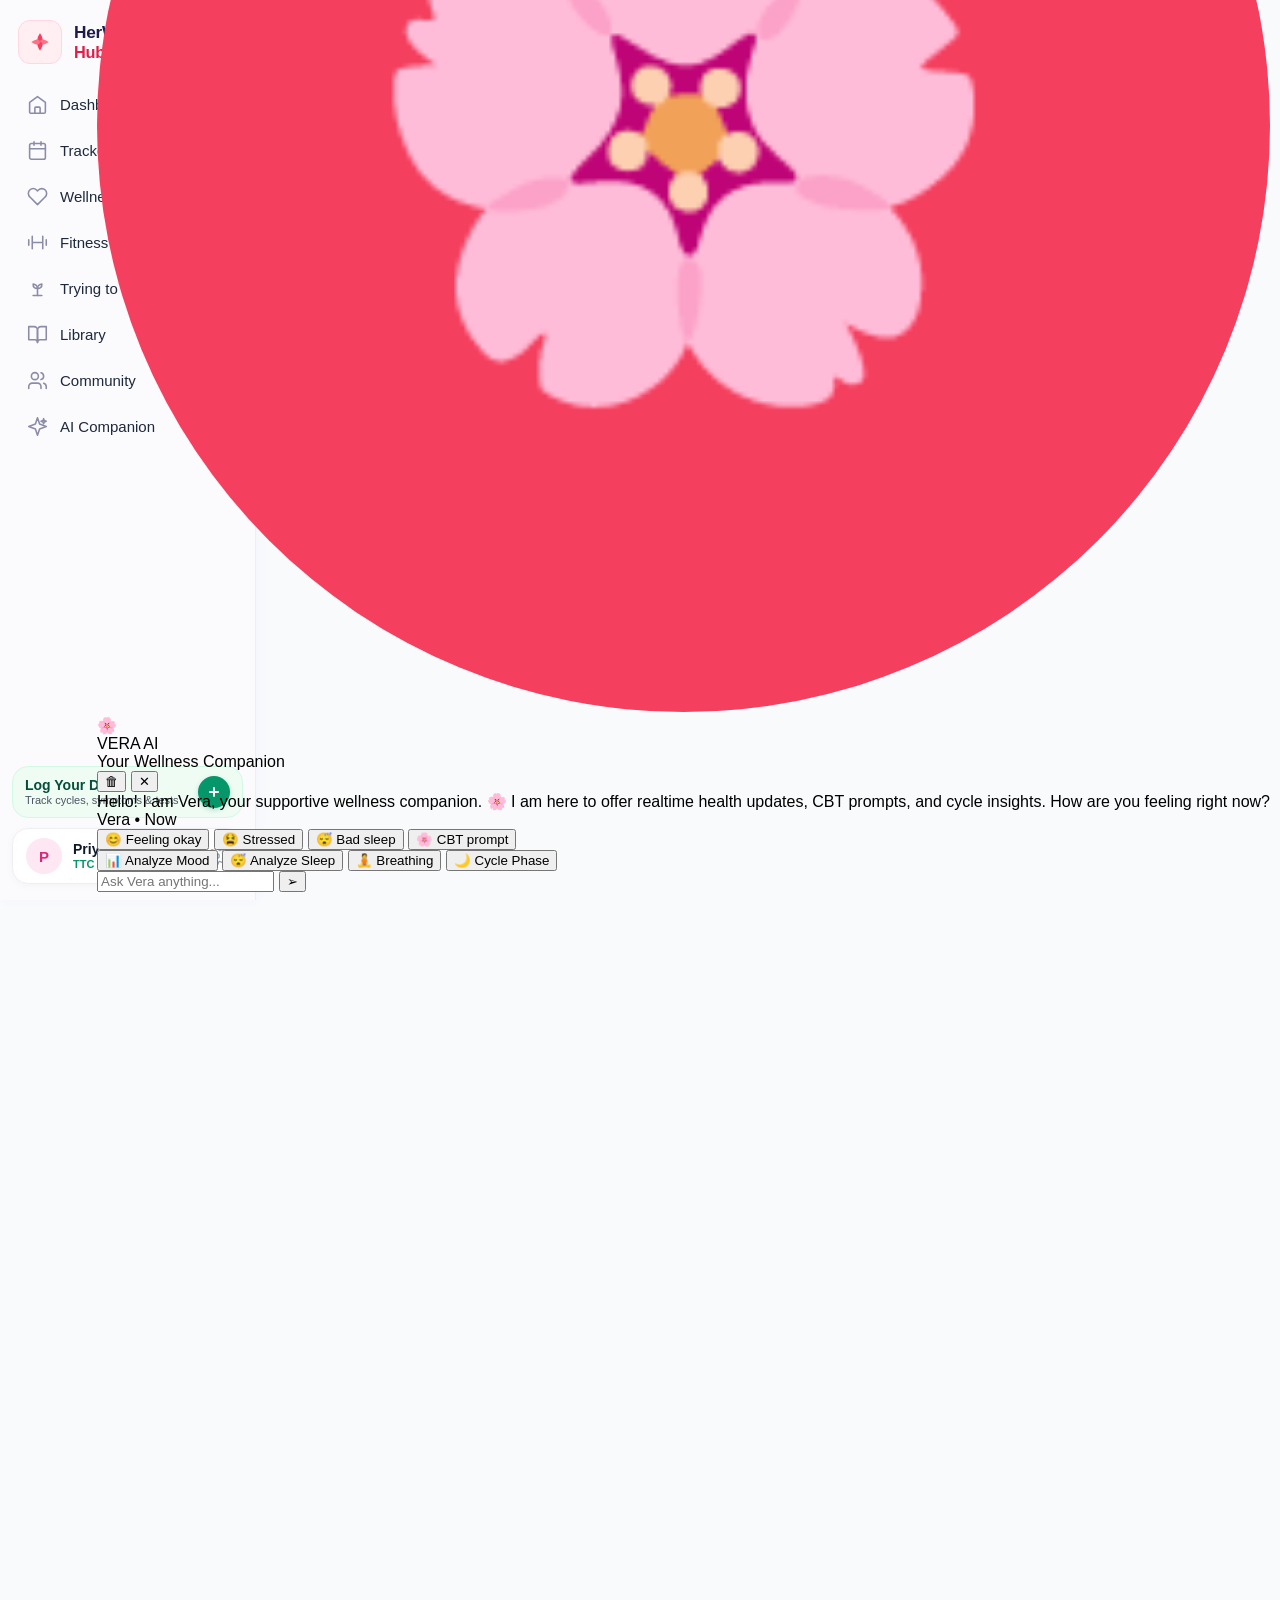
==== commit 95c222e3: "ui updated ttc" ====
--- a/backend/static/index.html
+++ b/backend/static/index.html
@@ -54,288 +54,404 @@
         }
 
         /* ==========================================================================
-           1. MINIMAL SIDEBAR (248px width, clean, compact, no scrolling)
+           1. HERWELLNESS HUB PREMIUM SIDEBAR (Strictly matching design spec)
            ========================================================================== */
         .app-sidebar {
-            width: 248px !important;
-            min-width: 248px !important;
-            max-width: 248px !important;
+            width: 256px !important;
+            min-width: 256px !important;
+            max-width: 256px !important;
             height: 100dvh !important;
             max-height: 100dvh !important;
             position: fixed !important;
             top: 0 !important;
             left: 0 !important;
             bottom: 0 !important;
-            background: #ffffff !important;
-            border-right: 1px solid #f1f5f9 !important;
-            padding: 8px 12px !important;
+            background: #fbfafd !important; /* Soft white/lavender background */
+            border-right: 1px solid #f0edf6 !important; /* Subtle border */
+            box-shadow: 2px 0 12px rgba(139, 92, 246, 0.03) !important;
+            padding: 18px 12px 16px 12px !important;
             box-sizing: border-box !important;
             display: flex !important;
             flex-direction: column !important;
             justify-content: space-between !important;
-            gap: 4px !important;
             overflow: hidden !important;
             z-index: 100 !important;
-        }
-
+            font-family: 'Inter', -apple-system, BlinkMacSystemFont, sans-serif !important;
+            transition: width 0.2s ease, padding 0.2s ease !important;
+        }
+
+        /* Improved Logo / Header: properly aligned icon & stacked brand text */
         .sidebar-brand {
             display: flex !important;
             align-items: center !important;
-            gap: 9px !important;
-            padding: 2px 4px 4px 4px !important;
+            gap: 12px !important;
+            padding: 2px 6px !important;
+            margin-bottom: 18px !important;
             flex-shrink: 0 !important;
         }
         .brand-logo-icon {
-            font-size: 1.15rem !important;
-            line-height: 1 !important;
+            display: flex !important;
+            align-items: center !important;
+            justify-content: center !important;
+            width: 42px !important;
+            height: 42px !important;
+            border-radius: 12px !important;
+            background: #ffeef2 !important;
+            border: 1px solid #fed7e2 !important;
+            flex-shrink: 0 !important;
         }
         .brand-text-wrap {
             display: flex !important;
             flex-direction: column !important;
+            justify-content: center !important;
         }
         .brand-name {
-            font-size: 0.92rem !important;
-            font-weight: 800 !important;
-            color: #0f172a !important;
+            font-size: 1.08rem !important; /* 17-18px */
+            font-weight: 700 !important;
+            color: #1e1b4b !important;
+            letter-spacing: -0.3px !important;
             line-height: 1.15 !important;
         }
-        .brand-name .logo-accent {
+        .brand-hub {
+            font-size: 1.02rem !important; /* 16-17px */
+            font-weight: 700 !important;
             color: #e11d48 !important;
-        }
-        .brand-tagline {
-            font-size: 0.6rem !important;
-            color: #94a3b8 !important;
+            letter-spacing: -0.2px !important;
+            line-height: 1.15 !important;
+            display: block !important;
+        }
+
+        /* Navigation List: 16-18px text, 20-22px icons, 8-12px gaps, 12-16px rounded corners */
+        .sidebar-nav {
+            display: flex !important;
+            flex-direction: column !important;
+            gap: 6px !important;
+            flex-shrink: 0 !important;
+        }
+        .sidebar-nav .nav-btn {
+            display: flex !important;
+            align-items: center !important;
+            gap: 12px !important;
+            padding: 0 14px !important;
+            height: 40px !important;
+            font-size: 15px !important;
             font-weight: 500 !important;
-        }
-
-        .sidebar-divider {
-            height: 1px !important;
-            background: #f1f5f9 !important;
-            margin: 1px 0 2px 0 !important;
-            flex-shrink: 0 !important;
-        }
-
-        /* Nav List - Minimal with outline SVG icons */
-        .sidebar-nav {
-            display: flex !important;
-            flex-direction: column !important;
-            gap: 2px !important;
-            flex-shrink: 0 !important;
-        }
-        .sidebar-nav .nav-btn {
-            display: flex !important;
-            align-items: center !important;
-            gap: 10px !important;
-            padding: 5px 10px !important;
-            font-size: 0.76rem !important;
-            font-weight: 500 !important;
-            color: #475569 !important;
+            color: #1e293b !important; /* Dark navy text */
             background: transparent !important;
             border: 1px solid transparent !important;
-            border-radius: 11px !important;
+            border-radius: 14px !important; /* 12-16px rounded corners */
             cursor: pointer !important;
             text-align: left !important;
-            transition: all 0.12s ease !important;
+            transition: all 0.15s cubic-bezier(0.4, 0, 0.2, 1) !important;
             white-space: nowrap !important;
-            height: 32px !important;
             box-sizing: border-box !important;
             position: relative !important;
+            width: 100% !important;
         }
         .sidebar-nav .nav-btn:hover {
-            background: #f8fafc !important;
-            color: #0f172a !important;
-        }
-        /* Active TTC item: soft mint/green bg, dark green text, small left green indicator, 10-12px rounded corners, subtle highlight */
+            background: #f0fdf4 !important;
+            color: #047857 !important;
+        }
+        .sidebar-nav .nav-btn:hover .nav-svg-icon {
+            stroke: #059669 !important;
+        }
+
+        /* Active TTC item state: mint/green background, green left indicator, darker green text */
         .sidebar-nav .nav-btn.active,
         .sidebar-nav .nav-btn[data-view="ttc-dashboard"].active {
-            background: #ecfdf5 !important;
+            background: #ebfbf2 !important;
             color: #047857 !important;
             font-weight: 600 !important;
-            border-color: rgba(5, 150, 105, 0.15) !important;
-            padding-left: 14px !important;
-            box-shadow: 0 1px 2px rgba(5, 150, 105, 0.08) !important;
+            border: 1px solid rgba(5, 150, 105, 0.14) !important;
+            padding-left: 16px !important;
         }
         .sidebar-nav .nav-btn.active::before,
         .sidebar-nav .nav-btn[data-view="ttc-dashboard"].active::before {
             content: '' !important;
             position: absolute !important;
-            left: 3px !important;
+            left: 0 !important;
             top: 7px !important;
             bottom: 7px !important;
-            width: 3px !important;
+            width: 4px !important;
             background: #059669 !important;
-            border-radius: 2px !important;
-        }
+            border-radius: 0 4px 4px 0 !important;
+        }
+        .sidebar-nav .nav-btn.active .nav-svg-icon,
+        .sidebar-nav .nav-btn[data-view="ttc-dashboard"].active .nav-svg-icon {
+            stroke: #059669 !important;
+        }
+
+        /* Consistent Line-Style Outline Icons (21px) */
         .nav-svg-icon {
-            width: 16px !important;
-            height: 16px !important;
+            width: 21px !important;
+            height: 21px !important;
             stroke-width: 1.8 !important;
-            stroke: currentColor !important;
+            stroke: #8b8da8 !important; /* Muted lavender-gray icons */
             fill: none !important;
             flex-shrink: 0 !important;
-        }
-
-        /* SIDEBAR LOWER SECTION: compact Daily Tip + Cycle Progress + Log Data */
-        .sidebar-lower-wrap {
+            transition: stroke 0.15s ease !important;
+        }
+
+        /* Sidebar Bottom Section */
+        .sidebar-bottom-section {
             display: flex !important;
             flex-direction: column !important;
-            gap: 5px !important;
+            gap: 10px !important;
             flex-shrink: 0 !important;
-        }
-        .sidebar-tip-card {
-            background: #fffdf5 !important;
-            border: 1px solid #fef08a !important;
-            border-radius: 11px !important;
-            padding: 5px 8px !important;
+            margin-top: auto !important;
+            padding-top: 10px !important;
+        }
+
+        /* Compact "Log Your Data" CTA Card */
+        .sidebar-cta-card {
+            background: #effcf4 !important;
+            border: 1px solid #d1fae5 !important;
+            border-radius: 16px !important;
+            padding: 9px 12px !important;
+            display: flex !important;
+            align-items: center !important;
+            justify-content: space-between !important;
+            cursor: pointer !important;
+            transition: all 0.15s ease !important;
+            width: 100% !important;
+            box-sizing: border-box !important;
+        }
+        .sidebar-cta-card:hover {
+            background: #e6f9ed !important;
+            border-color: #a7f3d0 !important;
+            box-shadow: 0 2px 8px rgba(5, 150, 105, 0.12) !important;
+        }
+        .sidebar-cta-content {
             display: flex !important;
             flex-direction: column !important;
-            gap: 2px !important;
-            flex-shrink: 0 !important;
-        }
-        .tip-header-row {
-            display: flex !important;
-            align-items: center !important;
-            gap: 4px !important;
-        }
-        .tip-header-icon {
-            font-size: 0.72rem !important;
-        }
-        .tip-header-row h4 {
-            font-size: 0.68rem !important;
+            min-width: 0 !important;
+        }
+        .sidebar-cta-title {
+            font-size: 14px !important;
             font-weight: 700 !important;
-            color: #92400e !important;
-            margin: 0 !important;
-        }
-        .sidebar-tip-card .tip-content {
-            font-size: 0.58rem !important;
-            color: #78350f !important;
+            color: #064e3b !important;
+            line-height: 1.2 !important;
+        }
+        .sidebar-cta-sub {
+            font-size: 11px !important;
+            font-weight: 500 !important;
+            color: #4b5563 !important;
             line-height: 1.25 !important;
-            margin: 0 !important;
-        }
-        .sidebar-tip-illustration {
-            display: flex !important;
-            justify-content: center !important;
-            align-items: center !important;
-            height: 14px !important;
-            margin-top: 1px !important;
-        }
-        .tip-meditate-svg {
-            height: 14px !important;
-            max-width: 70px !important;
-        }
-
-        /* Sidebar Cycle Progress Card */
-        .sidebar-cycle-progress-card {
-            background: #ffffff !important;
-            border: 1px solid #e2e8f0 !important;
-            border-radius: 11px !important;
-            padding: 5px 8px !important;
-            display: flex !important;
-            flex-direction: column !important;
-            gap: 2px !important;
-            flex-shrink: 0 !important;
-        }
-        .progress-title-row .progress-title {
-            font-size: 0.66rem !important;
-            font-weight: 700 !important;
-            color: #0f172a !important;
-        }
-        .progress-stats-row {
-            display: flex !important;
-            justify-content: space-between !important;
-            align-items: baseline !important;
-        }
-        .progress-days {
-            font-size: 0.68rem !important;
-            font-weight: 700 !important;
-            color: #0f172a !important;
-        }
-        .progress-pct {
-            font-size: 0.64rem !important;
-            font-weight: 700 !important;
-            color: #059669 !important;
-        }
-        .sidebar-progress-bar-track {
-            height: 4px !important;
-            background: #f1f5f9 !important;
-            border-radius: 2px !important;
+            white-space: nowrap !important;
             overflow: hidden !important;
-            margin: 1px 0 !important;
-        }
-        .sidebar-progress-bar-fill {
-            height: 100% !important;
-            background: #10b981 !important;
-            border-radius: 2px !important;
-        }
-        .sidebar-cycle-breakdown {
-            display: flex !important;
-            flex-direction: column !important;
-            gap: 1px !important;
-            margin-top: 2px !important;
-        }
-        .sc-item {
-            display: flex !important;
-            align-items: center !important;
-            justify-content: space-between !important;
-            font-size: 0.56rem !important;
-            color: #64748b !important;
-        }
-        .sc-item .sc-dot {
-            font-size: 0.5rem !important;
-            margin-right: 3px !important;
-        }
-        .sc-item .sc-label {
-            flex: 1 !important;
-        }
-        .sc-item .sc-val {
-            font-weight: 600 !important;
-            color: #334155 !important;
-        }
-        .dot-fertile { color: #10b981 !important; }
-        .dot-ovulation { color: #8b5cf6 !important; }
-        .dot-luteal { color: #3b82f6 !important; }
-
-        /* Compact Green Log Your Data Action Button */
-        .sidebar-log-btn {
+            text-overflow: ellipsis !important;
+        }
+        .sidebar-cta-btn {
+            width: 32px !important;
+            height: 32px !important;
+            border-radius: 50% !important;
             background: #059669 !important;
             color: #ffffff !important;
             border: none !important;
+            display: flex !important;
+            align-items: center !important;
+            justify-content: center !important;
+            flex-shrink: 0 !important;
+            box-shadow: 0 2px 5px rgba(5, 150, 105, 0.25) !important;
+            cursor: pointer !important;
+            transition: transform 0.15s ease, background 0.15s ease !important;
+        }
+        .sidebar-cta-card:hover .sidebar-cta-btn {
+            background: #047857 !important;
+            transform: scale(1.05) !important;
+        }
+        .sidebar-cta-btn svg {
+            stroke: #ffffff !important;
+        }
+
+        /* Compact Priya Profile Card at the Bottom */
+        .sidebar-profile-card {
+            display: flex !important;
+            align-items: center !important;
+            gap: 10px !important;
+            padding: 8px 12px !important;
             border-radius: 16px !important;
-            padding: 5px 12px !important;
-            font-size: 0.74rem !important;
+            background: #ffffff !important;
+            border: 1px solid #f0edf6 !important;
+            box-shadow: 0 2px 8px rgba(0, 0, 0, 0.03) !important;
+            cursor: pointer !important;
+            transition: all 0.15s ease !important;
+            box-sizing: border-box !important;
+            width: 100% !important;
+            flex-shrink: 0 !important;
+        }
+        .sidebar-profile-card:hover {
+            border-color: #e2e8f0 !important;
+            box-shadow: 0 4px 12px rgba(0, 0, 0, 0.06) !important;
+        }
+        .sidebar-profile-avatar {
+            width: 36px !important;
+            height: 36px !important;
+            border-radius: 50% !important;
+            background: #fce7f3 !important;
+            color: #db2777 !important;
+            font-size: 15px !important;
+            font-weight: 700 !important;
+            display: flex !important;
+            align-items: center !important;
+            justify-content: center !important;
+            border: 1.5px solid #ffffff !important;
+            flex-shrink: 0 !important;
+        }
+        .sidebar-profile-info {
+            display: flex !important;
+            flex-direction: column !important;
+            min-width: 0 !important;
+            flex: 1 !important;
+        }
+        .sidebar-profile-name {
+            font-size: 14px !important;
+            font-weight: 700 !important;
+            color: #0f172a !important;
+            line-height: 1.2 !important;
+            white-space: nowrap !important;
+            overflow: hidden !important;
+            text-overflow: ellipsis !important;
+        }
+        .sidebar-profile-badge {
+            font-size: 11px !important;
             font-weight: 600 !important;
-            display: flex !important;
-            align-items: center !important;
-            justify-content: space-between !important;
+            color: #059669 !important;
+            line-height: 1.2 !important;
+            white-space: nowrap !important;
+            overflow: hidden !important;
+            text-overflow: ellipsis !important;
+        }
+        .sidebar-profile-settings-btn {
+            background: transparent !important;
+            border: none !important;
+            padding: 4px !important;
+            border-radius: 6px !important;
+            color: #94a3b8 !important;
             cursor: pointer !important;
-            box-shadow: 0 1px 2px rgba(5, 150, 105, 0.2) !important;
-            transition: all 0.12s ease !important;
+            display: flex !important;
+            align-items: center !important;
+            justify-content: center !important;
+            transition: all 0.15s ease !important;
             flex-shrink: 0 !important;
-            height: 31px !important;
-        }
-        .sidebar-log-btn:hover {
-            background: #047857 !important;
-        }
-        .sidebar-plus-circle {
-            display: flex !important;
-            align-items: center !important;
-            justify-content: center !important;
-            width: 16px !important;
-            height: 16px !important;
-            background: rgba(255, 255, 255, 0.25) !important;
-            color: #ffffff !important;
-            border-radius: 50% !important;
-            font-size: 0.75rem !important;
-            font-weight: 800 !important;
-            line-height: 1 !important;
-        }
-
-        /* ==========================================================================
-           2. MAIN WRAPPER & TOP HEADER
-           ========================================================================== */
+            margin-left: auto !important;
+        }
+        .sidebar-profile-settings-btn:hover {
+            color: #0f172a !important;
+            background: #f1f5f9 !important;
+        }
+        .sidebar-profile-settings-btn svg {
+            stroke: currentColor !important;
+        }
+
+        /* Offset the Main Content */
         .app-main-wrapper {
-            margin-left: 248px !important;
-            width: calc(100vw - 248px) !important;
+            margin-left: 256px !important;
+            width: calc(100vw - 256px) !important;
+            height: 100dvh !important;
+            max-height: 100dvh !important;
+            display: flex !important;
+            flex-direction: column !important;
+            overflow: hidden !important;
+        }
+
+        /* Responsive adaptation for compact height laptop screens (e.g. 1366x768) */
+        @media (max-height: 800px) {
+            .app-sidebar {
+                padding: 12px 10px 10px 10px !important;
+            }
+            .sidebar-brand {
+                margin-bottom: 10px !important;
+            }
+            .brand-logo-icon {
+                width: 36px !important;
+                height: 36px !important;
+            }
+            .sidebar-nav {
+                gap: 4px !important;
+            }
+            .sidebar-nav .nav-btn {
+                height: 36px !important;
+                font-size: 14px !important;
+                padding: 0 12px !important;
+            }
+            .nav-svg-icon {
+                width: 19px !important;
+                height: 19px !important;
+            }
+            .sidebar-bottom-section {
+                gap: 7px !important;
+                padding-top: 6px !important;
+            }
+            .sidebar-cta-card {
+                padding: 7px 10px !important;
+            }
+            .sidebar-profile-card {
+                padding: 6px 10px !important;
+            }
+            .sidebar-profile-avatar {
+                width: 32px !important;
+                height: 32px !important;
+                font-size: 13px !important;
+            }
+        }
+
+        /* Responsive adaptation for smaller screens (Collapse to icon-only sidebar) */
+        @media (max-width: 1080px) {
+            .app-sidebar {
+                width: 72px !important;
+                min-width: 72px !important;
+                max-width: 72px !important;
+                padding: 14px 8px !important;
+                align-items: center !important;
+            }
+            .app-main-wrapper {
+                margin-left: 72px !important;
+                width: calc(100vw - 72px) !important;
+            }
+            .brand-text-wrap,
+            .sidebar-nav .nav-btn span,
+            .sidebar-cta-content,
+            .sidebar-profile-info,
+            .sidebar-profile-settings-btn {
+                display: none !important;
+            }
+            .sidebar-brand {
+                justify-content: center !important;
+                margin-bottom: 12px !important;
+                padding: 0 !important;
+            }
+            .sidebar-nav {
+                width: 100% !important;
+                align-items: center !important;
+            }
+            .sidebar-nav .nav-btn {
+                justify-content: center !important;
+                padding: 0 !important;
+                width: 44px !important;
+                height: 44px !important;
+            }
+            .sidebar-nav .nav-btn.active::before,
+            .sidebar-nav .nav-btn[data-view="ttc-dashboard"].active::before {
+                left: 0 !important;
+                top: 8px !important;
+                bottom: 8px !important;
+            }
+            .sidebar-bottom-section {
+                width: 100% !important;
+                align-items: center !important;
+            }
+            .sidebar-cta-card {
+                padding: 6px !important;
+                justify-content: center !important;
+                border-radius: 12px !important;
+            }
+            .sidebar-profile-card {
+                padding: 4px !important;
+                justify-content: center !important;
+                border-radius: 12px !important;
+            }
+        }
             height: 100dvh !important;
             max-height: 100dvh !important;
             display: flex !important;
@@ -438,24 +554,37 @@
         }
         .header-mode-toggle-pills .mode-pill-btn {
             height: 26px !important;
-            padding: 0 10px !important;
+            padding: 0 11px !important;
             font-size: 0.7rem !important;
             font-weight: 600 !important;
             border-radius: 14px !important;
-            border: none !important;
+            border: 1px solid transparent !important;
             background: transparent !important;
             color: #64748b !important;
             cursor: pointer !important;
             display: inline-flex !important;
             align-items: center !important;
             gap: 3px !important;
-            transition: all 0.12s ease !important;
-        }
-        .header-mode-toggle-pills .mode-pill-btn.active {
+            transition: all 0.15s ease !important;
+        }
+        .header-mode-toggle-pills .mode-pill-btn:hover {
+            color: #1e293b !important;
+            background: rgba(255, 255, 255, 0.7) !important;
+        }
+        .header-mode-toggle-pills .mode-pill-btn.active,
+        .header-mode-toggle-pills .mode-pill-btn#pill-mode-cycle.active {
             background: #ffffff !important;
-            color: #059669 !important;
+            color: #be123c !important;
             font-weight: 700 !important;
-            box-shadow: 0 1px 2px rgba(0, 0, 0, 0.05) !important;
+            border-color: #fecdd3 !important;
+            box-shadow: 0 1px 3px rgba(244, 63, 94, 0.12) !important;
+        }
+        .header-mode-toggle-pills .mode-pill-btn#pill-mode-ttc.active {
+            background: #ffffff !important;
+            color: #065f46 !important;
+            font-weight: 700 !important;
+            border-color: #a7f3d0 !important;
+            box-shadow: 0 1px 3px rgba(5, 150, 105, 0.12) !important;
         }
 
         .user-profile-menu-wrapper {
@@ -584,7 +713,7 @@
             flex-direction: column !important;
         }
 
-        #view-ttc-dashboard {
+        #view-ttc-dashboard:not(.hidden) {
             height: 100% !important;
             max-height: 100% !important;
             width: 100% !important;
@@ -592,6 +721,10 @@
             flex-direction: column !important;
             overflow: hidden !important;
             box-sizing: border-box !important;
+        }
+        #view-ttc-dashboard.hidden,
+        .app-view.hidden {
+            display: none !important;
         }
 
         .ttc-layout-wrapper {
@@ -674,12 +807,48 @@
             color: #475569 !important;
             transition: all 0.12s ease !important;
         }
-        .ttc-mode-switcher-toggle .mode-pill-btn.active {
+        .ttc-mode-switcher-toggle .mode-pill-btn:hover {
+            border-color: #94a3b8 !important;
+            background: #f8fafc !important;
+        }
+        .ttc-mode-switcher-toggle .mode-pill-btn.active,
+        .ttc-mode-switcher-toggle .mode-pill-btn#ttc-hero-btn-ttc.active {
             background: #059669 !important;
             color: #ffffff !important;
             border-color: #059669 !important;
             font-weight: 700 !important;
             box-shadow: 0 1px 3px rgba(5, 150, 105, 0.2) !important;
+        }
+        .ttc-mode-switcher-toggle .mode-pill-btn#ttc-hero-btn-cycle.active {
+            background: #e11d48 !important;
+            color: #ffffff !important;
+            border-color: #e11d48 !important;
+            font-weight: 700 !important;
+            box-shadow: 0 1px 3px rgba(225, 29, 72, 0.2) !important;
+        }
+        .btn-action-ttc-switch {
+            background: #ecfdf5 !important;
+            color: #065f46 !important;
+            border: 1px solid #a7f3d0 !important;
+            padding: 5px 10px !important;
+            border-radius: 8px !important;
+            font-size: 0.7rem !important;
+            font-weight: 700 !important;
+            cursor: pointer !important;
+            width: 100% !important;
+            text-align: center !important;
+            margin-top: 5px !important;
+            transition: all 0.15s ease !important;
+            display: flex !important;
+            align-items: center !important;
+            justify-content: center !important;
+            gap: 4px !important;
+            box-sizing: border-box !important;
+        }
+        .btn-action-ttc-switch:hover {
+            background: #d1fae5 !important;
+            border-color: #6ee7b7 !important;
+            transform: translateY(-1px) !important;
         }
 
         /* ==========================================================================
@@ -746,11 +915,12 @@
         }
         .ttc-mcard.mcard-green {
             background: #f0fdf4 !important;
-            border-color: #86efac !important;
-        }
+            border-color: #a7f3d0 !important;
+        }
+        .ttc-mcard.mcard-pink,
         .ttc-mcard.mcard-purple {
-            background: #faf5ff !important;
-            border-color: #d8b4fe !important;
+            background: #fff1f2 !important;
+            border-color: #fecdd3 !important;
         }
         .mcard-top-row {
             display: flex !important;
@@ -777,9 +947,10 @@
             background: #d1fae5 !important;
             color: #047857 !important;
         }
+        .mcard-tag-est.tag-pink,
         .mcard-tag-est.tag-purple {
-            background: #ede9fe !important;
-            color: #6d28d9 !important;
+            background: #ffe4e6 !important;
+            color: #be123c !important;
         }
         .mcard-val-row {
             display: flex !important;
@@ -799,7 +970,7 @@
             white-space: nowrap !important;
         }
         .mcard-val.text-green { color: #047857 !important; }
-        .mcard-val.text-purple { color: #6d28d9 !important; }
+        .mcard-val.text-purple { color: #be123c !important; }
         .mcard-val.text-pink { color: #e11d48 !important; }
         .mcard-val .val-unit {
             font-size: 0.65rem !important;
@@ -812,10 +983,11 @@
             color: #059669 !important;
             white-space: nowrap !important;
         }
+        .mcard-sub-pink,
         .mcard-sub-purple {
             font-size: 0.56rem !important;
             font-weight: 600 !important;
-            color: #7c3aed !important;
+            color: #be123c !important;
             white-space: nowrap !important;
         }
         .mcard-sub-muted {
@@ -825,14 +997,14 @@
         }
         .mcard-progress-track {
             height: 4px !important;
-            background: #e0f2fe !important;
+            background: #e2e8f0 !important;
             border-radius: 2px !important;
             overflow: hidden !important;
             margin-top: 1px !important;
         }
         .mcard-progress-fill {
             height: 100% !important;
-            background: #0284c7 !important;
+            background: #10b981 !important;
             border-radius: 2px !important;
         }
 
@@ -903,9 +1075,9 @@
             display: inline-flex !important;
             align-items: center !important;
             gap: 3px !important;
-            background: #faf5ff !important;
-            border: 1px solid #d8b4fe !important;
-            color: #6b21a8 !important;
+            background: #ecfdf5 !important;
+            border: 1px solid #a7f3d0 !important;
+            color: #065f46 !important;
             padding: 2px 7px !important;
             border-radius: 12px !important;
             font-size: 0.65rem !important;
@@ -913,7 +1085,7 @@
             white-space: nowrap !important;
         }
         .bbt-today-pill .pill-dot {
-            color: #9333ea !important;
+            color: #059669 !important;
             font-size: 0.52rem !important;
         }
         .btn-xs-pill {
@@ -943,9 +1115,9 @@
             position: absolute !important;
             top: 4px !important;
             right: 6px !important;
-            background: rgba(243, 232, 255, 0.95) !important;
-            border: 1px solid #c084fc !important;
-            color: #6b21a8 !important;
+            background: rgba(255, 241, 242, 0.95) !important;
+            border: 1px solid #fecdd3 !important;
+            color: #be123c !important;
             font-size: 0.62rem !important;
             font-weight: 700 !important;
             padding: 2px 7px !important;
@@ -977,11 +1149,18 @@
             font-weight: 500 !important;
             white-space: nowrap !important;
         }
+        .leg-dot.green-dot {
+            width: 6px;
+            height: 6px;
+            border-radius: 50%;
+            background: #10b981;
+        }
+        .leg-dot.pink-dot,
         .leg-dot.purple-dot {
             width: 6px;
             height: 6px;
             border-radius: 50%;
-            background: #9333ea;
+            background: #f43f5e;
         }
         .leg-line.dashed-line {
             width: 14px !important;
@@ -1088,9 +1267,10 @@
             border-color: #a7f3d0 !important;
         }
         .ttc-cal-day.is-ovulation {
-            border: 2px solid #8b5cf6 !important;
+            border: 2px solid #f43f5e !important;
             border-radius: 50% !important;
-            color: #6b21a8 !important;
+            color: #be123c !important;
+            background: #fff1f2 !important;
             font-weight: 800 !important;
         }
         .ttc-cal-day.is-today {
@@ -1129,7 +1309,7 @@
         }
         .sq-period { background: #f43f5e !important; }
         .sq-fertile { background: #10b981 !important; }
-        .star-ov-symbol { color: #8b5cf6 !important; font-size: 0.68rem !important; margin-right: 3px !important; vertical-align: middle !important; }
+        .star-ov-symbol { color: #f43f5e !important; font-size: 0.68rem !important; margin-right: 3px !important; vertical-align: middle !important; }
 
         /* Col 3: Right Column (Today's Log + AI Fertility Insight) */
         .ttc-right-col {
@@ -1246,12 +1426,12 @@
             display: block !important;
         }
 
-        /* AI Insight Card with 85% Circular Gauge - Compact, Snug, No excessive white space */
+        /* AI Insight Card with 85% Circular Gauge - Soft Pink & Mint Green card */
         .card-ai-insight {
             min-height: 0 !important;
             min-width: 0 !important;
-            background: #ffffff !important;
-            border: 1px solid #e9d5ff !important;
+            background: linear-gradient(135deg, #ffffff 0%, #fff7f8 50%, #f0fdf4 100%) !important;
+            border: 1px solid #fecdd3 !important;
             border-radius: 12px !important;
             padding: 7px 11px !important;
             display: flex !important;
@@ -1262,8 +1442,9 @@
         .ai-generated-label {
             font-size: 0.58rem !important;
             font-weight: 700 !important;
-            color: #7c3aed !important;
-            background: #f3e8ff !important;
+            color: #be123c !important;
+            background: #ffe4e6 !important;
+            border: 1px solid #fecdd3 !important;
             padding: 1px 6px !important;
             border-radius: 8px !important;
             white-space: nowrap !important;
@@ -1285,7 +1466,7 @@
         .ai-insight-headline {
             font-size: 0.72rem !important;
             font-weight: 700 !important;
-            color: #581c87 !important;
+            color: #064e3b !important;
             line-height: 1.15 !important;
             white-space: nowrap !important;
             overflow: hidden !important;
@@ -1316,7 +1497,7 @@
             justify-content: center !important;
             font-size: 0.7rem !important;
             font-weight: 800 !important;
-            color: #064e3b !important;
+            color: #059669 !important;
         }
 
         /* ==========================================================================
@@ -1352,8 +1533,8 @@
             font-size: 0.88rem !important;
             flex-shrink: 0 !important;
         }
-        .box-purple { background: #f3e8ff !important; color: #7c3aed !important; }
-        .box-blue { background: #e0f2fe !important; color: #0284c7 !important; }
+        .box-purple { background: #d1fae5 !important; color: #059669 !important; }
+        .box-blue { background: #ffe4e6 !important; color: #e11d48 !important; }
         .box-green { background: #d1fae5 !important; color: #059669 !important; }
         .box-pink { background: #ffe4e6 !important; color: #e11d48 !important; }
 
@@ -1397,97 +1578,133 @@
 
         <!-- Fixed Left Sidebar -->
         <!-- Fixed Left Sidebar (Clean & Minimal) -->
-        <aside class="app-sidebar">
+        <aside class="app-sidebar" id="app-sidebar">
+            <!-- HerWellness Hub Logo / Header -->
             <div class="sidebar-brand">
-                <div class="brand-logo-icon">🌸</div>
+                <div class="brand-logo-icon">
+                    <svg width="22" height="22" viewBox="0 0 24 24" fill="none" xmlns="http://www.w3.org/2000/svg">
+                        <circle cx="12" cy="12" r="3.2" fill="#e11d48"/>
+                        <path d="M12 2.5C12 2.5 14.8 6.5 14.8 9.2C14.8 10.7 13.5 12 12 12C10.5 12 9.2 10.7 9.2 9.2C9.2 6.5 12 2.5 12 2.5Z" fill="#f43f5e"/>
+                        <path d="M21.5 12C21.5 12 17.5 14.8 14.8 14.8C13.3 14.8 12 13.5 12 12C12 10.5 13.3 9.2 14.8 9.2C17.5 9.2 21.5 12 21.5 12Z" fill="#fb7185"/>
+                        <path d="M12 21.5C12 21.5 9.2 17.5 9.2 14.8C9.2 13.3 10.5 12 12 12C13.5 12 14.8 13.5 14.8 14.8C14.8 17.5 12 21.5 12 21.5Z" fill="#f43f5e"/>
+                        <path d="M2.5 12C2.5 12 6.5 9.2 9.2 9.2C10.7 9.2 12 10.5 12 12C12 13.5 10.7 14.8 9.2 14.8C6.5 14.8 2.5 12 2.5 12Z" fill="#fb7185"/>
+                    </svg>
+                </div>
                 <div class="brand-text-wrap">
-                    <span class="brand-name">HerWellness <span class="logo-accent">Hub</span></span>
-                    <span class="brand-tagline">Empowered. Every day.</span>
+                    <span class="brand-name">HerWellness</span>
+                    <span class="brand-hub">Hub</span>
                 </div>
             </div>
-            <div class="sidebar-divider"></div>
-
-            <!-- Navigation: Outline SVG Icons, subtle active state -->
+
+            <!-- Vertical Navigation Menu -->
             <nav class="sidebar-nav" id="main-nav">
-                <button class="nav-btn" data-view="dashboard" onclick="navigate('dashboard')">
-                    <svg class="nav-svg-icon" viewBox="0 0 24 24" fill="none" stroke="currentColor" stroke-width="1.8" stroke-linecap="round" stroke-linejoin="round"><path d="M3 9l9-7 9 7v11a2 2 0 0 1-2 2H5a2 2 0 0 1-2-2z"></path><polyline points="9 22 9 12 15 12 15 22"></polyline></svg>
+                <!-- Dashboard -->
+                <button class="nav-btn" data-view="dashboard" onclick="navigate('dashboard')" title="Dashboard">
+                    <svg class="nav-svg-icon" viewBox="0 0 24 24" fill="none" stroke="currentColor" stroke-width="1.8" stroke-linecap="round" stroke-linejoin="round">
+                        <path d="M3 9.5L12 3l9 6.5v11a1.5 1.5 0 0 1-1.5 1.5H4.5A1.5 1.5 0 0 1 3 20.5v-11z"></path>
+                        <path d="M9 22v-6a1 1 0 0 1 1-1h4a1 1 0 0 1 1 1v6"></path>
+                    </svg>
                     <span>Dashboard</span>
                 </button>
-                <button class="nav-btn" data-view="tracker" onclick="navigate('tracker')">
-                    <svg class="nav-svg-icon" viewBox="0 0 24 24" fill="none" stroke="currentColor" stroke-width="1.8" stroke-linecap="round" stroke-linejoin="round"><rect x="3" y="4" width="18" height="18" rx="2" ry="2"></rect><line x1="16" y1="2" x2="16" y2="6"></line><line x1="8" y1="2" x2="8" y2="6"></line><line x1="3" y1="10" x2="21" y2="10"></line></svg>
+
+                <!-- Tracker -->
+                <button class="nav-btn" data-view="tracker" onclick="navigate('tracker')" title="Tracker">
+                    <svg class="nav-svg-icon" viewBox="0 0 24 24" fill="none" stroke="currentColor" stroke-width="1.8" stroke-linecap="round" stroke-linejoin="round">
+                        <rect x="3" y="4" width="18" height="18" rx="2" ry="2"></rect>
+                        <line x1="16" y1="2" x2="16" y2="6"></line>
+                        <line x1="8" y1="2" x2="8" y2="6"></line>
+                        <line x1="3" y1="10" x2="21" y2="10"></line>
+                    </svg>
                     <span>Tracker</span>
                 </button>
-                <button class="nav-btn" data-view="wellness" onclick="navigate('wellness')">
-                    <svg class="nav-svg-icon" viewBox="0 0 24 24" fill="none" stroke="currentColor" stroke-width="1.8" stroke-linecap="round" stroke-linejoin="round"><path d="M20.84 4.61a5.5 5.5 0 0 0-7.78 0L12 5.67l-1.06-1.06a5.5 5.5 0 0 0-7.78 7.78l1.06 1.06L12 21.23l7.78-7.78 1.06-1.06a5.5 5.5 0 0 0 0-7.78z"></path></svg>
+
+                <!-- Wellness -->
+                <button class="nav-btn" data-view="wellness" onclick="navigate('wellness')" title="Wellness">
+                    <svg class="nav-svg-icon" viewBox="0 0 24 24" fill="none" stroke="currentColor" stroke-width="1.8" stroke-linecap="round" stroke-linejoin="round">
+                        <path d="M20.84 4.61a5.5 5.5 0 0 0-7.78 0L12 5.67l-1.06-1.06a5.5 5.5 0 0 0-7.78 7.78l1.06 1.06L12 21.23l7.78-7.78 1.06-1.06a5.5 5.5 0 0 0 0-7.78z"></path>
+                    </svg>
                     <span>Wellness</span>
                 </button>
-                <button class="nav-btn" data-view="fitness" onclick="navigate('fitness')">
-                    <svg class="nav-svg-icon" viewBox="0 0 24 24" fill="none" stroke="currentColor" stroke-width="1.8" stroke-linecap="round" stroke-linejoin="round"><path d="M6 5v14M18 5v14M2 9v6M22 9v6M6 12h12"></path></svg>
+
+                <!-- Fitness -->
+                <button class="nav-btn" data-view="fitness" onclick="navigate('fitness')" title="Fitness">
+                    <svg class="nav-svg-icon" viewBox="0 0 24 24" fill="none" stroke="currentColor" stroke-width="1.8" stroke-linecap="round" stroke-linejoin="round">
+                        <path d="M6 5v14M18 5v14M2 9v6M22 9v6M6 12h12"></path>
+                    </svg>
                     <span>Fitness</span>
                 </button>
-                <button class="nav-btn" data-view="ttc-dashboard" onclick="switchTrackingMode('ttc')">
-                    <svg class="nav-svg-icon" viewBox="0 0 24 24" fill="none" stroke="currentColor" stroke-width="1.8" stroke-linecap="round" stroke-linejoin="round"><path d="M7 20h10M12 20v-8M12 12a5 5 0 0 1 5-5c0 4-3 5-5 5zm0 0a5 5 0 0 0-5-5c0 4 3 5 5 5z"></path></svg>
+
+                <!-- Trying to Conceive (TTC) -->
+                <button class="nav-btn" data-view="ttc-dashboard" onclick="switchTrackingMode('ttc')" title="Trying to Conceive (TTC)">
+                    <svg class="nav-svg-icon" viewBox="0 0 24 24" fill="none" stroke="currentColor" stroke-width="1.8" stroke-linecap="round" stroke-linejoin="round">
+                        <path d="M7 20h10"></path>
+                        <path d="M12 20v-8"></path>
+                        <path d="M12 12a5 5 0 0 1 5-5c0 4-3 5-5 5z"></path>
+                        <path d="M12 12a5 5 0 0 0-5-5c0 4 3 5 5 5z"></path>
+                    </svg>
                     <span>Trying to Conceive (TTC)</span>
                 </button>
-                <button class="nav-btn" data-view="library" onclick="navigate('library')">
-                    <svg class="nav-svg-icon" viewBox="0 0 24 24" fill="none" stroke="currentColor" stroke-width="1.8" stroke-linecap="round" stroke-linejoin="round"><path d="M4 19.5A2.5 2.5 0 0 1 6.5 17H20"></path><path d="M6.5 2H20v20H6.5A2.5 2.5 0 0 1 4 19.5v-15A2.5 2.5 0 0 1 6.5 2z"></path></svg>
+
+                <!-- Library -->
+                <button class="nav-btn" data-view="library" onclick="navigate('library')" title="Library">
+                    <svg class="nav-svg-icon" viewBox="0 0 24 24" fill="none" stroke="currentColor" stroke-width="1.8" stroke-linecap="round" stroke-linejoin="round">
+                        <path d="M2 3h6a4 4 0 0 1 4 4v14a3 3 0 0 0-3-3H2z"></path>
+                        <path d="M22 3h-6a4 4 0 0 0-4 4v14a3 3 0 0 1 3-3h7z"></path>
+                    </svg>
                     <span>Library</span>
                 </button>
-                <button class="nav-btn" data-view="community" onclick="navigate('community')">
-                    <svg class="nav-svg-icon" viewBox="0 0 24 24" fill="none" stroke="currentColor" stroke-width="1.8" stroke-linecap="round" stroke-linejoin="round"><path d="M21 11.5a8.38 8.38 0 0 1-.9 3.8 8.5 8.5 0 0 1-7.6 4.7 8.38 8.38 0 0 1-3.8-.9L3 21l1.9-5.7a8.38 8.38 0 0 1-.9-3.8 8.5 8.5 0 0 1 4.7-7.6 8.38 8.38 0 0 1 3.8-.9h.5a8.48 8.48 0 0 1 8 8v.5z"></path></svg>
+
+                <!-- Community -->
+                <button class="nav-btn" data-view="community" onclick="navigate('community')" title="Community">
+                    <svg class="nav-svg-icon" viewBox="0 0 24 24" fill="none" stroke="currentColor" stroke-width="1.8" stroke-linecap="round" stroke-linejoin="round">
+                        <path d="M16 21v-2a4 4 0 0 0-4-4H6a4 4 0 0 0-4 4v2"></path>
+                        <circle cx="9" cy="7" r="4"></circle>
+                        <path d="M22 21v-2a4 4 0 0 0-3-3.87"></path>
+                        <path d="M16 3.13a4 4 0 0 1 0 7.75"></path>
+                    </svg>
                     <span>Community</span>
                 </button>
-                <button class="nav-btn" data-view="ai-companion" onclick="toggleVeraFloat()">
-                    <svg class="nav-svg-icon" viewBox="0 0 24 24" fill="none" stroke="currentColor" stroke-width="1.8" stroke-linecap="round" stroke-linejoin="round"><path d="M12 2l2.4 7.2L22 12l-7.6 2.8L12 22l-2.4-7.2L2 12l7.6-2.8L12 2z"></path></svg>
+
+                <!-- AI Companion -->
+                <button class="nav-btn" data-view="ai-companion" onclick="toggleVeraFloat()" title="AI Companion">
+                    <svg class="nav-svg-icon" viewBox="0 0 24 24" fill="none" stroke="currentColor" stroke-width="1.8" stroke-linecap="round" stroke-linejoin="round">
+                        <path d="M12 2l2.4 7.2L22 12l-7.6 2.8L12 22l-2.4-7.2L2 12l7.6-2.8L12 2z"></path>
+                        <path d="M19 3l.7 2.1L22 6l-2.3.9L19 9l-.7-2.1L16 6l2.3-.9L19 3z"></path>
+                    </svg>
                     <span>AI Companion</span>
                 </button>
             </nav>
-            <div class="sidebar-divider"></div>
-
-            <!-- Sidebar Lower Section: Compact Tip + Progress + Action Button -->
-            <div class="sidebar-lower-wrap">
-                <!-- Daily Tip Sidebar Card -->
-                <div class="sidebar-tip-card">
-                    <div class="tip-header-row">
-                        <span class="tip-header-icon">💡</span>
-                        <h4>Daily Tip</h4>
-                    </div>
-                    <p class="tip-content">Consistency is key! Logging your daily data helps improve your fertile window accuracy.</p>
-                    <div class="sidebar-tip-illustration">
-                        <svg viewBox="0 0 200 65" xmlns="http://www.w3.org/2000/svg" class="tip-meditate-svg">
-                            <path d="M96 60 L104 60 L102 38 L98 38 Z" fill="#94A3B8" />
-                            <path d="M100 38 Q82 20 72 12 Q90 16 100 38 Z" fill="#86EFAC" />
-                            <path d="M100 38 Q118 16 128 8 Q110 20 100 38 Z" fill="#4ADE80" />
-                            <circle cx="72" cy="12" r="3.5" fill="#F43F5E" />
-                            <circle cx="128" cy="8" r="3.5" fill="#F43F5E" />
+
+            <!-- Bottom Section: Log Your Data CTA + Profile Card -->
+            <div class="sidebar-bottom-section">
+                <!-- Compact "Log Your Data" CTA Card -->
+                <div class="sidebar-cta-card" onclick="openLogModal(getTodayString())" title="Log Your Data">
+                    <div class="sidebar-cta-content">
+                        <span class="sidebar-cta-title">Log Your Data</span>
+                        <span class="sidebar-cta-sub">Track cycles, symptoms &amp; tests</span>
+                    </div>
+                    <button class="sidebar-cta-btn" onclick="event.stopPropagation(); openLogModal(getTodayString());" title="Add Log">
+                        <svg width="14" height="14" viewBox="0 0 24 24" fill="none" stroke="currentColor" stroke-width="3.2" stroke-linecap="round" stroke-linejoin="round">
+                            <line x1="12" y1="5" x2="12" y2="19"></line>
+                            <line x1="5" y1="12" x2="19" y2="12"></line>
                         </svg>
-                    </div>
+                    </button>
                 </div>
 
-                <!-- Cycle Progress Sidebar Card -->
-                <div class="sidebar-cycle-progress-card">
-                    <div class="progress-title-row">
-                        <span class="progress-title">Cycle Progress</span>
-                    </div>
-                    <div class="progress-stats-row">
-                        <span class="progress-days">Day <span id="sidebar-day-val">15</span> / <span id="sidebar-total-val">28</span></span>
-                        <span class="progress-pct" id="sidebar-pct-val">54%</span>
-                    </div>
-                    <div class="sidebar-progress-bar-track">
-                        <div class="sidebar-progress-bar-fill" id="sidebar-progress-fill" style="width: 54%;"></div>
-                    </div>
-                    <div class="sidebar-cycle-breakdown">
-                        <div class="sc-item"><span class="sc-dot dot-fertile">●</span> <span class="sc-label">Fertile Window</span> <span class="sc-val">Day 1 – 6</span></div>
-                        <div class="sc-item"><span class="sc-dot dot-ovulation">●</span> <span class="sc-label">Ovulation</span> <span class="sc-val">Day 15</span></div>
-                        <div class="sc-item"><span class="sc-dot dot-luteal">●</span> <span class="sc-label">Luteal Phase</span> <span class="sc-val">Day 16 – 28</span></div>
-                    </div>
+                <!-- Compact Priya Profile Card at the Bottom -->
+                <div class="sidebar-profile-card" onclick="openProfileModal()" title="View Priya's Profile">
+                    <div class="sidebar-profile-avatar">P</div>
+                    <div class="sidebar-profile-info">
+                        <span class="sidebar-profile-name">Priya</span>
+                        <span class="sidebar-profile-badge">TTC Journey</span>
+                    </div>
+                    <button class="sidebar-profile-settings-btn" onclick="event.stopPropagation(); openProfileModal();" title="Settings &amp; Health Profile">
+                        <svg width="18" height="18" viewBox="0 0 24 24" fill="none" stroke="currentColor" stroke-width="1.8" stroke-linecap="round" stroke-linejoin="round">
+                            <circle cx="12" cy="12" r="3"></circle>
+                            <path d="M19.4 15a1.65 1.65 0 0 0 .33 1.82l.06.06a2 2 0 0 1 0 2.83 2 2 0 0 1-2.83 0l-.06-.06a1.65 1.65 0 0 0-1.82-.33 1.65 1.65 0 0 0-1 1.51V21a2 2 0 0 1-2 2 2 2 0 0 1-2-2v-.09A1.65 1.65 0 0 0 9 19.4a1.65 1.65 0 0 0-1.82.33l-.06.06a2 2 0 0 1-2.83 0 2 2 0 0 1 0-2.83l.06-.06a1.65 1.65 0 0 0 .33-1.82 1.65 1.65 0 0 0-1.51-1H3a2 2 0 0 1-2-2 2 2 0 0 1 2-2h.09A1.65 1.65 0 0 0 4.6 9a1.65 1.65 0 0 0-.33-1.82l-.06-.06a2 2 0 0 1 0-2.83 2 2 0 0 1 2.83 0l.06.06a1.65 1.65 0 0 0 1.82.33H9a1.65 1.65 0 0 0 1-1.51V3a2 2 0 0 1 2-2 2 2 0 0 1 2 2v.09a1.65 1.65 0 0 0 1 1.51 1.65 1.65 0 0 0 1.82-.33l.06-.06a2 2 0 0 1 2.83 0 2 2 0 0 1 0 2.83l-.06.06a1.65 1.65 0 0 0-.33 1.82V9a1.65 1.65 0 0 0 1.51 1H21a2 2 0 0 1 2 2 2 2 0 0 1-2 2h-.09a1.65 1.65 0 0 0-1.51 1z"></path>
+                        </svg>
+                    </button>
                 </div>
-
-                <!-- Compact Log Your Data Action Button -->
-                <button class="sidebar-log-btn" onclick="openLogModal(getTodayString())">
-                    <span>Log Your Data</span>
-                    <span class="sidebar-plus-circle">+</span>
-                </button>
             </div>
         </aside>
 
@@ -1779,6 +1996,7 @@
                                 </div>
                             </div>
                             <button class="btn-action-pink" onclick="navigate('tracker')">Open Period Tracker →</button>
+                            <button class="btn-action-ttc-switch" onclick="switchTrackingMode('ttc')" title="Switch to Trying to Conceive (TTC) Mode">🌱 Switch to TTC Mode →</button>
                         </div>
 
                         <!-- Card 2: Quick Mood Check-In -->
@@ -1969,6 +2187,7 @@
                                 </div>
                             </div>
                         </div>
+                    </div><!-- /db-bottom-row -->
 
                 </section>
 
@@ -1987,8 +2206,8 @@
                             </div>
                             <div class="ttc-hero-right">
                                 <div class="ttc-mode-switcher-toggle">
-                                    <button class="mode-pill-btn" onclick="switchTrackingMode('regular')" title="Switch to Cycle Tracking">🌸 Cycle Tracking</button>
-                                    <button class="mode-pill-btn active" onclick="switchTrackingMode('ttc')" title="Active TTC Mode">🌱 TTC Mode</button>
+                                    <button class="mode-pill-btn" id="ttc-hero-btn-cycle" onclick="switchTrackingMode('regular')" title="Switch to Cycle Tracking">🌸 Cycle Tracking</button>
+                                    <button class="mode-pill-btn active" id="ttc-hero-btn-ttc" onclick="switchTrackingMode('ttc')" title="Active TTC Mode">🌱 TTC Mode</button>
                                 </div>
                             </div>
                         </div>
@@ -2019,16 +2238,16 @@
                                 </div>
 
                                 <!-- Card 2: Estimated Ovulation -->
-                                <div class="ttc-mcard mcard-purple">
+                                <div class="ttc-mcard mcard-pink">
                                     <div class="mcard-top-row">
                                         <span class="mcard-label">ESTIMATED OVULATION</span>
-                                        <span class="mcard-tag-est tag-purple">Estimated</span>
+                                        <span class="mcard-tag-est tag-pink">Estimated</span>
                                     </div>
                                     <div class="mcard-val-row">
-                                        <span class="mcard-val-icon">🟣</span>
-                                        <div class="mcard-val text-purple" id="ttc-metric-ovulation">Sep 03</div>
-                                    </div>
-                                    <div class="mcard-sub-purple">Peak LH & egg release window</div>
+                                        <span class="mcard-val-icon">🌸</span>
+                                        <div class="mcard-val text-pink" id="ttc-metric-ovulation">Sep 03</div>
+                                    </div>
+                                    <div class="mcard-sub-pink">Peak LH & egg release window</div>
                                 </div>
 
                                 <!-- Card 3: Days to Fertile Window -->
@@ -2048,7 +2267,7 @@
                                 <div class="ttc-mcard">
                                     <div class="mcard-top-row">
                                         <span class="mcard-label">CYCLE DAY</span>
-                                        <span class="mcard-tag-est tag-blue" id="ttc-metric-phase" style="background:#e0f2fe; color:#0284c7;">Ovulatory</span>
+                                        <span class="mcard-tag-est tag-pink" id="ttc-metric-phase" style="background:#fff1f2; color:#be123c;">Ovulatory</span>
                                     </div>
                                     <div class="mcard-val" id="ttc-metric-day">15</div>
                                     <div class="mcard-progress-track">
@@ -2104,9 +2323,9 @@
 
                                 <div class="bbt-chart-footer">
                                     <div class="bbt-chart-legend">
-                                        <span class="bbt-leg-item"><span class="leg-dot purple-dot"></span> BBT (°C)</span>
+                                        <span class="bbt-leg-item"><span class="leg-dot green-dot"></span> BBT (°C)</span>
                                         <span class="bbt-leg-item"><span class="leg-line dashed-line"></span> Baseline</span>
-                                        <span class="bbt-leg-item"><span class="leg-dot purple-dot"></span> Ovulation</span>
+                                        <span class="bbt-leg-item"><span class="leg-dot pink-dot"></span> Ovulation</span>
                                     </div>
                                 </div>
                             </div>
@@ -2242,14 +2461,14 @@
                         <!-- 4. Bottom 4 Feature Cards -->
                         <div class="ttc-bottom-features-grid">
                             <div class="ttc-feature-card">
-                                <div class="feat-icon-box box-purple">📈</div>
+                                <div class="feat-icon-box box-green">📈</div>
                                 <div class="feat-text">
                                     <h4>Understand Your Body</h4>
                                     <p>Science-backed tracking for better insights.</p>
                                 </div>
                             </div>
                             <div class="ttc-feature-card">
-                                <div class="feat-icon-box box-blue">🎯</div>
+                                <div class="feat-icon-box box-pink">🎯</div>
                                 <div class="feat-text">
                                     <h4>Increase Your Chances</h4>
                                     <p>Track fertile window & ovulation accurately.</p>
@@ -3838,6 +4057,6 @@
     <script src="https://cdn.jsdelivr.net/npm/chart.js"></script>
     
     <!-- JS Application Script -->
-    <script src="/js/app.js?v=109"></script>
+    <script src="/js/app.js?v=112"></script>
 </body>
 </html>
